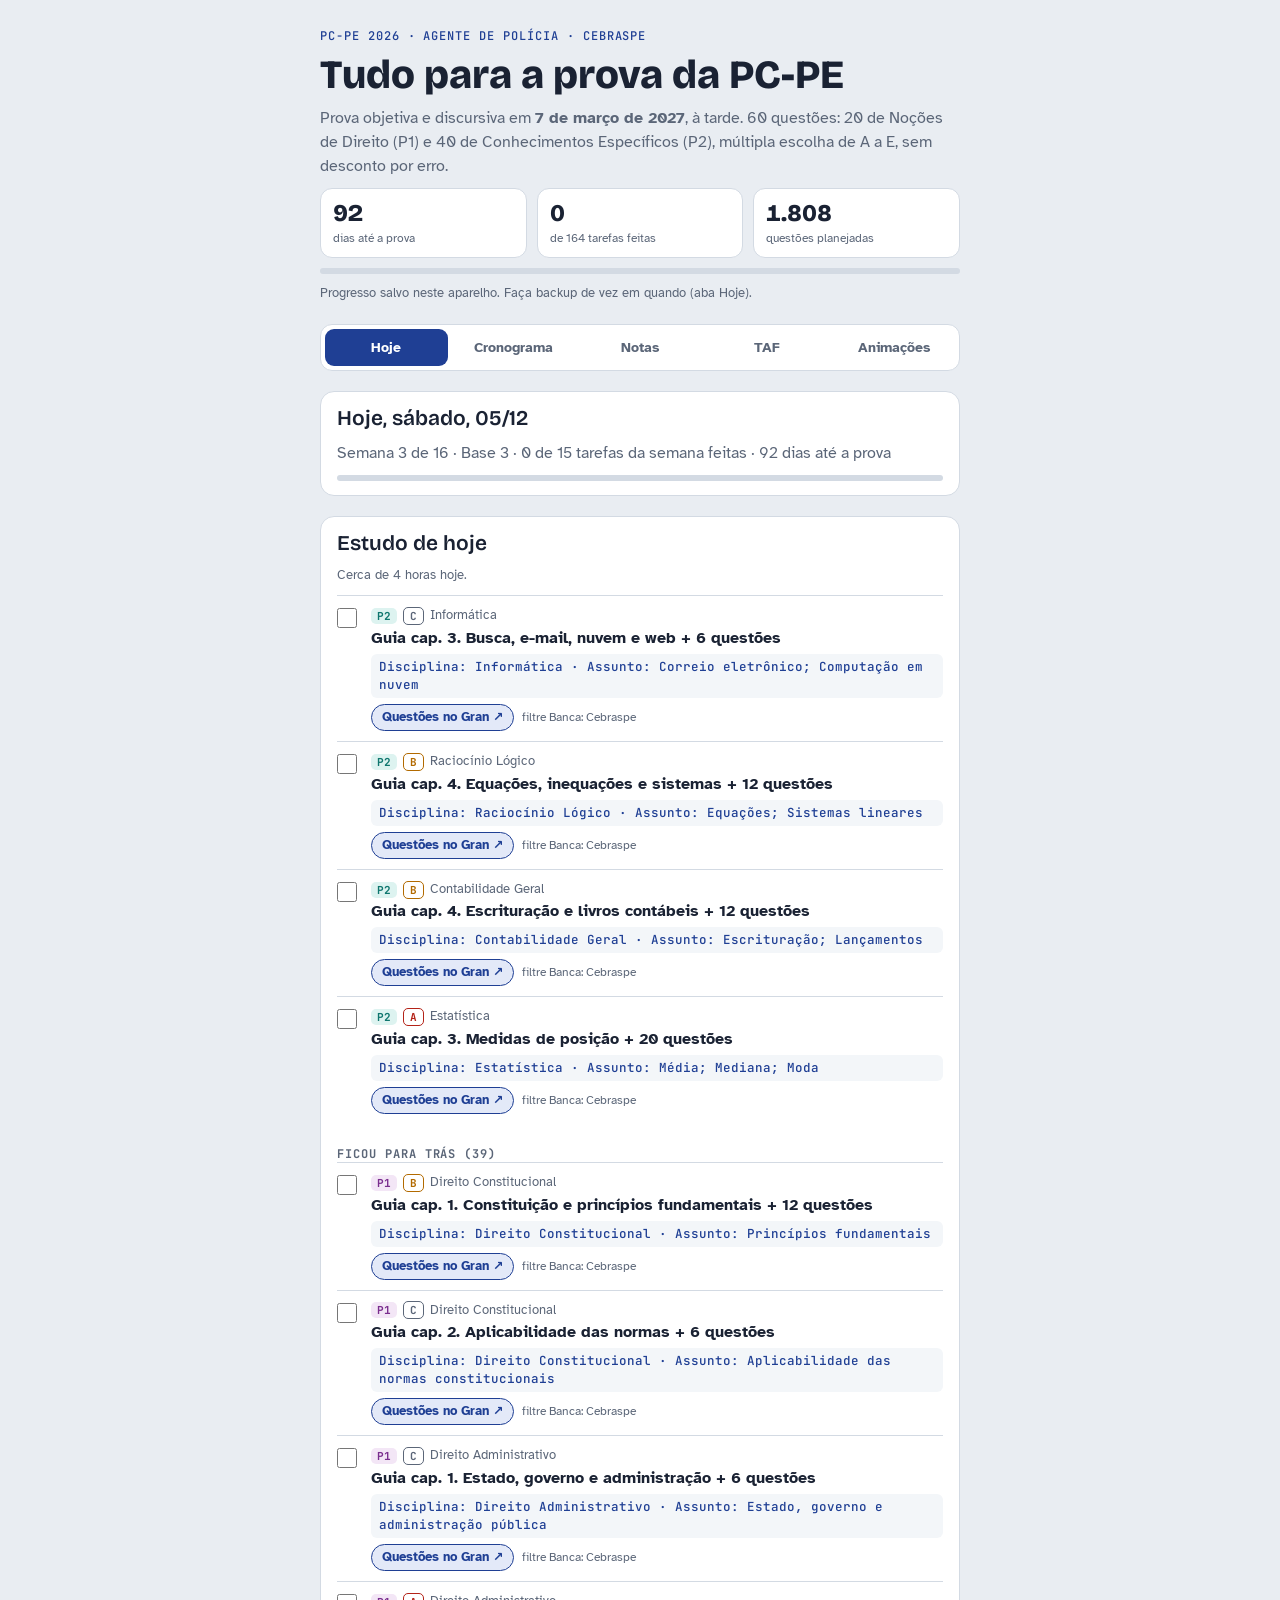
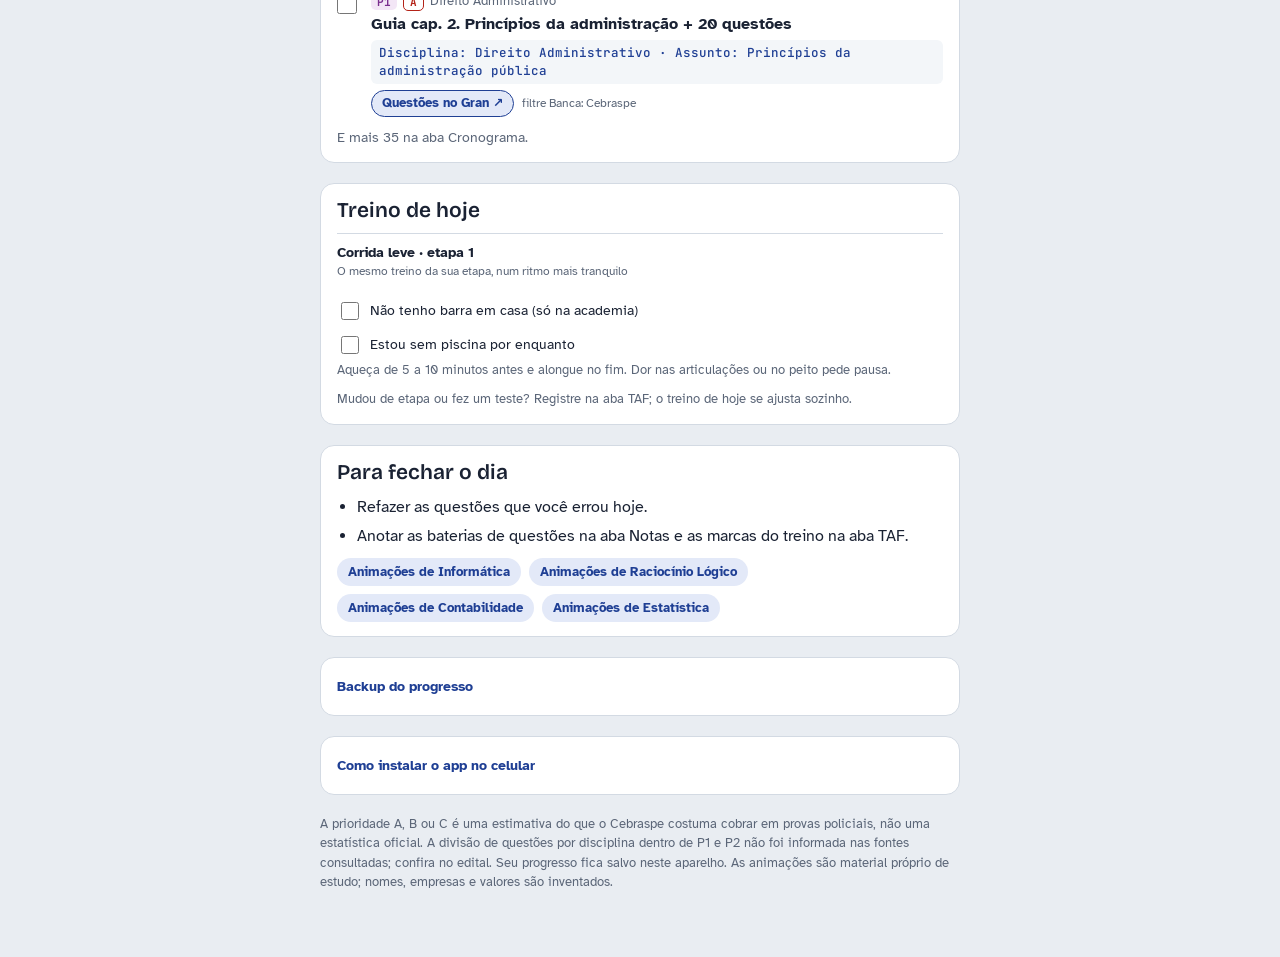
==== index.html @ f4faf334 "Opção sem barra em casa: força para a barra com toalha e mochila Co-Authored-By: Claude Opus 5.5 <no" ====
<!doctype html>
<html lang="pt-BR">
<head>
<meta charset="utf-8">
<meta name="viewport" content="width=device-width,initial-scale=1,viewport-fit=cover">
<meta name="theme-color" content="#0E1320">
<meta name="description" content="Coach diário de estudo e TAF para Agente da PC-PE">
<link rel="manifest" href="manifest.webmanifest">
<link rel="icon" href="icon-192.png">
<link rel="apple-touch-icon" href="icon-180.png">
<meta name="apple-mobile-web-app-capable" content="yes">
<meta name="mobile-web-app-capable" content="yes">
<meta name="apple-mobile-web-app-title" content="PC-PE">
<title>Estudo PC-PE Agente</title>
</head>
<body>

<meta name="claude:viewport-fit-sides" content="cover">
<link rel="stylesheet" href="https://fonts.googleapis.com/css2?family=Atkinson+Hyperlegible:wght@400;700&family=Bricolage+Grotesque:opsz,wght@12..96,600;12..96,800&family=JetBrains+Mono:wght@500&display=swap">
<style>
/* Layout: coluna única de "agenda de estudos"; topo com contagem e progresso, depois regras fixas, depois semanas sanfonadas */
:root{
  --bg:#E9EDF2; --card:#FFFFFF; --line:#D3DAE3; --soft:#F3F6F9;
  --ink:#1A2233; --muted:#5B6678; --accent:#1F3F94; --accent-soft:#E3E9F8;
  --p1:#7A2E8E; --p1-soft:#F3E6F6; --p2:#0F766E; --p2-soft:#DDF3F0;
  --a:#B42318; --b:#B26A00; --c:#5B6678; --ok:#15803D;
  --f-display:"Bricolage Grotesque","Segoe UI",system-ui,sans-serif;
  --f-body:"Atkinson Hyperlegible","Segoe UI",system-ui,sans-serif;
  --f-mono:"JetBrains Mono",ui-monospace,Consolas,monospace;
}
@media (prefers-color-scheme: dark){:root:not([data-theme="light"]){
  --bg:#0E1320; --card:#161D2D; --line:#2C3650; --soft:#1B2336;
  --ink:#E7EBF3; --muted:#9AA6BC; --accent:#93ABF5; --accent-soft:#232F52;
  --p1:#D49BE3; --p1-soft:#33243B; --p2:#4FD1C0; --p2-soft:#173532;
  --a:#FF8A80; --b:#F2B85B; --c:#9AA6BC; --ok:#5BD98A; color-scheme:dark}}
:root[data-theme="dark"]{
  --bg:#0E1320; --card:#161D2D; --line:#2C3650; --soft:#1B2336;
  --ink:#E7EBF3; --muted:#9AA6BC; --accent:#93ABF5; --accent-soft:#232F52;
  --p1:#D49BE3; --p1-soft:#33243B; --p2:#4FD1C0; --p2-soft:#173532;
  --a:#FF8A80; --b:#F2B85B; --c:#9AA6BC; --ok:#5BD98A; color-scheme:dark}
body{background:var(--bg);color:var(--ink);font-family:var(--f-body);font-size:16px;line-height:1.5}
.wrap{max-width:640px;margin:0 auto;padding-left:max(16px, env(safe-area-inset-left, 0px));padding-right:max(16px, env(safe-area-inset-right, 0px));padding-block:20px 56px;display:flex;flex-direction:column;gap:20px}
.eyebrow{font:500 12px var(--f-mono);letter-spacing:.08em;text-transform:uppercase;color:var(--accent)}
h1{font:800 clamp(30px,8vw,40px)/1.05 var(--f-display);margin:0;text-wrap:balance}
h2{font:600 21px/1.2 var(--f-display);margin:0;text-wrap:balance}
h3{font:700 12px var(--f-mono);letter-spacing:.08em;text-transform:uppercase;color:var(--muted);margin:0}
p{margin:0}
.muted{color:var(--muted)}
header{display:flex;flex-direction:column;gap:10px}
.stats{display:grid;grid-template-columns:repeat(3,minmax(0,1fr));gap:10px}
.stat{background:var(--card);border:1px solid var(--line);border-radius:12px;padding:10px 12px;display:flex;flex-direction:column;gap:2px;min-width:0}
.stat b{font:800 24px var(--f-display);font-variant-numeric:tabular-nums}
.stat span{font-size:12px;color:var(--muted)}
.bar{height:6px;background:var(--line);border-radius:6px;overflow:hidden}
.bar i{display:block;height:100%;background:var(--ok);width:0;transition:width .3s}
.card{background:var(--card);border:1px solid var(--line);border-radius:14px;padding:14px 16px;display:flex;flex-direction:column;gap:10px}
.card ul,.card ol{margin:0;padding-left:20px;display:flex;flex-direction:column;gap:5px}
.phases{display:grid;grid-template-columns:repeat(3,minmax(0,1fr));gap:8px}
.phase{border-radius:10px;padding:10px;background:var(--soft);display:flex;flex-direction:column;gap:2px;min-width:0}
.phase b{font:600 15px var(--f-display)}
.phase span{font-size:13px;color:var(--muted)}
@media (max-width:480px){.phases{grid-template-columns:1fr}.stats{grid-template-columns:repeat(3,minmax(0,1fr))}.stat b{font-size:20px}}
details.week{background:var(--card);border:1px solid var(--line);border-radius:14px;overflow:hidden}
details.week[open]{border-color:var(--accent)}
summary{list-style:none;cursor:pointer;padding:12px 16px;display:grid;grid-template-columns:auto 1fr auto;gap:4px 12px;align-items:center}
summary::-webkit-details-marker{display:none}
summary:focus-visible{outline:2px solid var(--accent);outline-offset:-2px}
.wnum{font:800 18px var(--f-display);color:var(--accent);font-variant-numeric:tabular-nums;grid-row:span 2}
.wtitle{font:600 16px var(--f-display);min-width:0}
.wdates{font:500 12px var(--f-mono);color:var(--muted)}
.wpct{font:700 13px var(--f-mono);color:var(--muted);grid-row:span 2;font-variant-numeric:tabular-nums}
.wpct.done{color:var(--ok)}
.now{font:700 10px var(--f-mono);background:var(--accent);color:var(--card);border-radius:4px;padding:1px 5px;margin-left:6px;vertical-align:2px}
.wbody{padding:0 16px 14px;display:flex;flex-direction:column;gap:8px}
.wnote{font-size:14px;color:var(--muted)}
.item{display:grid;grid-template-columns:24px minmax(0,1fr);gap:10px;padding:10px 0;border-top:1px solid var(--line)}
.item input{width:20px;height:20px;margin:2px 0 0;accent-color:var(--ok);cursor:pointer}
.item.done .ttl{text-decoration:line-through;color:var(--muted)}
.meta{display:flex;flex-wrap:wrap;gap:6px;align-items:center}
.chip{font:700 11px var(--f-mono);border-radius:5px;padding:1px 6px}
.chip.p1{background:var(--p1-soft);color:var(--p1)} .chip.p2{background:var(--p2-soft);color:var(--p2)}
.chip.pa{color:var(--a);border:1px solid var(--a)} .chip.pb{color:var(--b);border:1px solid var(--b)} .chip.pc{color:var(--c);border:1px solid var(--c)}
.chip.fx{background:var(--accent-soft);color:var(--accent)}
.disc{font-size:13px;color:var(--muted)}
.ttl{font-weight:700}
.filt{font:500 12.5px/1.45 var(--f-mono);color:var(--accent);background:var(--soft);border-radius:6px;padding:4px 8px;margin-top:4px;overflow-wrap:anywhere}
.legend{display:flex;flex-wrap:wrap;gap:10px;font-size:13px;color:var(--muted)}
.links{display:flex;flex-wrap:wrap;gap:8px}
.links a{font:600 13px var(--f-body);color:var(--accent);background:var(--accent-soft);border-radius:999px;padding:6px 11px;text-decoration:none}
.status{font-size:13px;color:var(--muted)}
footer{font-size:13px;color:var(--muted)}
#anim{
  --bg:#E9EDF2; --card:#FFFFFF; --stage:#F8FAFC; --line:#D3DAE3; --grid:#E8EDF3;
  --ink:#1A2233; --muted:#5B6678; --accent:#1F3F94; --accent-soft:#E3E9F8;
  --perp:#C2410C; --alt:#0F766E; --ok:#15803D; --no:#B42318;
  --water:#3E86C6; --wood:#8A5A2B; --metal:#9AA4B2; --money:#2F9E5B; --folder:#D9A520; --bag:#7C3AED; --night:#1E2A4A; --moon:#B8C0CE;
  --f-display:"Bricolage Grotesque", "Segoe UI", system-ui, sans-serif;
  --f-body:"Atkinson Hyperlegible", "Segoe UI", system-ui, sans-serif;
  --f-mono:"JetBrains Mono", ui-monospace, Consolas, monospace;
}
@media (prefers-color-scheme: dark){:root:not([data-theme="light"]) #anim{
  --bg:#0E1320; --card:#161D2D; --stage:#1B2336; --line:#2C3650; --grid:#212A40;
  --ink:#E7EBF3; --muted:#9AA6BC; --accent:#93ABF5; --accent-soft:#232F52;
  --perp:#F49660; --alt:#4FD1C0; --ok:#5BD98A; --no:#FF8A80;
  --water:#4F93D6; --wood:#C08A55; --metal:#7D889A; --money:#4CC27F; --folder:#E5B93A; --bag:#A78BFA; --night:#000000; --moon:#E7EBF3;
  color-scheme:dark}}
:root[data-theme="dark"] #anim{
  --bg:#0E1320; --card:#161D2D; --stage:#1B2336; --line:#2C3650; --grid:#212A40;
  --ink:#E7EBF3; --muted:#9AA6BC; --accent:#93ABF5; --accent-soft:#232F52;
  --perp:#F49660; --alt:#4FD1C0; --ok:#5BD98A; --no:#FF8A80;
  --water:#4F93D6; --wood:#C08A55; --metal:#7D889A; --money:#4CC27F; --folder:#E5B93A; --bag:#A78BFA; --night:#000000; --moon:#E7EBF3;
  color-scheme:dark}
#anim nav{display:flex;flex-wrap:wrap;gap:8px}
#anim nav button{font:600 13px var(--f-body);color:var(--accent);background:var(--accent-soft);border:0;border-radius:999px;padding:7px 12px;cursor:pointer}
#anim nav button.speed{background:var(--accent);color:var(--card)}
#anim nav button:focus-visible,#anim .play:focus-visible{outline:2px solid var(--accent);outline-offset:2px}
#anim .card{background:var(--card);border:1px solid var(--line);border-radius:14px;overflow:hidden;display:flex;flex-direction:column;scroll-margin-top:12px}
#anim .card-head{padding:14px 16px 10px;display:flex;flex-direction:column;gap:2px}
#anim .card-head .art{font-family:var(--f-mono);font-size:12px;color:var(--muted)}
#anim .card-head h2{font-family:var(--f-display);font-weight:600;font-size:22px;line-height:1.15;margin:0;text-wrap:balance}
#anim .stage{border-block:1px solid var(--line);background:var(--stage)}
#anim .stage svg{display:block;width:100%;height:auto;max-width:100%}
#anim .player{display:flex;flex-direction:column;gap:10px;padding:12px 16px 14px}
#anim .cap{margin:0;min-height:3em;font-size:16px}
#anim .ctrl{display:flex;align-items:center;gap:12px}
#anim .play{font:700 14px var(--f-body);background:var(--accent);color:var(--card);border:0;border-radius:10px;padding:9px 14px;cursor:pointer;flex:none}
#anim .bar{flex:1;height:4px;background:var(--grid);border-radius:4px;overflow:hidden;min-width:0}
#anim .bar i{display:block;height:100%;width:0;background:var(--accent);transition:width .3s}
#anim .rule{border-top:1px dashed var(--line);padding:14px 16px 16px;display:flex;flex-direction:column;gap:10px}
#anim .rule h3{margin:0;font:700 12px var(--f-mono);letter-spacing:.08em;text-transform:uppercase;color:var(--muted)}
#anim .rule ul{margin:0;padding-left:20px;display:flex;flex-direction:column;gap:4px}
#anim .rule p{margin:0}
#anim .trap{background:var(--accent-soft);border-radius:10px;padding:10px 12px;font-size:15px}
#anim .trap b{color:var(--accent)}
#anim .tbl{overflow-x:auto}
#anim table{border-collapse:collapse;width:100%;font-size:14px}
#anim th,#anim td{text-align:left;padding:6px 8px;border-bottom:1px solid var(--line);vertical-align:top}
#anim th{font:700 12px var(--f-mono);color:var(--muted);text-transform:uppercase;letter-spacing:.04em}
#anim .gnd{stroke:var(--ink);stroke-width:2;stroke-linecap:round;opacity:.55}
#anim .gridl{stroke:var(--grid);stroke-width:1}
#anim .fig .lb{stroke:var(--ink);stroke-width:3.2;stroke-linecap:round;fill:none}
#anim .fig .hd{stroke:var(--ink);stroke-width:3.2;fill:var(--stage)}
#anim .fig.perp .lb,#anim .fig.perp .hd{stroke:var(--perp)}
#anim .fig.alt .lb,#anim .fig.alt .hd{stroke:var(--alt)}
#anim .nm{font:700 10px var(--f-body);fill:var(--muted);text-anchor:middle}
#anim .nm.perp{fill:var(--perp)}
#anim .nm.alt{fill:var(--alt)}
#anim .wood{stroke:var(--wood);stroke-width:4;stroke-linecap:round}
#anim .rock{fill:var(--metal)}
#anim .handle{stroke:var(--ink);stroke-width:3;stroke-linecap:round}
#anim .blade{fill:var(--metal)}
#anim .phone{fill:var(--ink)}
#anim .strap{stroke:var(--bag);stroke-width:2;fill:none}
#anim .bag{fill:var(--bag)}
#anim .wallet{fill:var(--wood)}
#anim .folder{fill:var(--folder)}
#anim .money{fill:var(--money)}
#anim .carbody{fill:var(--accent-soft);stroke:var(--ink);stroke-width:2}
#anim .wheel{fill:var(--ink)}
#anim .glass{fill:var(--water);fill-opacity:.28;stroke:var(--ink);stroke-width:1.5}
#anim .shard{fill:var(--water);fill-opacity:.55}
#anim .sun{fill:var(--folder)}
#anim .ray{stroke:var(--folder);stroke-width:2.5;stroke-linecap:round}
#anim .heat{stroke:var(--perp);stroke-width:1.8;fill:none;stroke-linecap:round}
#anim .water{fill:var(--water);fill-opacity:.82}
#anim .wave{stroke:var(--stage);stroke-width:1.6;fill:none;opacity:.7}
#anim .shop{fill:var(--card);stroke:var(--ink);stroke-width:2}
#anim .shopwin{fill:var(--accent-soft);stroke:var(--ink);stroke-width:1.5}
#anim .sign{font:800 11px var(--f-display);fill:var(--ink);text-anchor:middle;letter-spacing:.1em}
#anim .desk{fill:var(--wood);stroke:var(--ink);stroke-width:2}
#anim .deskline{stroke:var(--ink);stroke-width:1.5}
#anim .bub{fill:var(--card);stroke:var(--ink);stroke-width:1.6}
#anim .bubt{font:700 11px var(--f-body);fill:var(--ink);text-anchor:middle}
#anim .tagbg{fill:var(--accent-soft)}
#anim .tagt{font:500 10.5px var(--f-mono);fill:var(--accent)}
#anim .stampbox{fill:var(--card);fill-opacity:.94;stroke-width:2.6}
#anim .stampt{font:800 13px var(--f-display);letter-spacing:.06em;text-anchor:middle}
#anim .k-ok .stampbox{stroke:var(--ok)}
#anim .k-ok .stampt{fill:var(--ok)}
#anim .k-no .stampbox{stroke:var(--no)}
#anim .k-no .stampt{fill:var(--no)}
#anim .k-info .stampbox{stroke:var(--accent)}
#anim .k-info .stampt{fill:var(--accent)}
#anim .pixbox{fill:var(--card);stroke:var(--money);stroke-width:2}
#anim .pixt{font:700 10px var(--f-mono);fill:var(--money);text-anchor:middle}
#anim .pixv{font:800 14px var(--f-display);fill:var(--ink);text-anchor:middle}
#anim .hatp{fill:var(--accent)}
#anim .hatb{stroke:var(--accent);stroke-width:2.5;stroke-linecap:round}
#anim .bone{fill:var(--perp)}
#anim .boneb{stroke:var(--perp);stroke-width:2.5;stroke-linecap:round}
#anim .paper{fill:var(--card);stroke:var(--ink);stroke-width:1.2}
#anim .night{fill:var(--night);fill-opacity:.32}
#anim .moon{fill:var(--moon)}
#anim .roof{fill:var(--perp);fill-opacity:.85;stroke:var(--ink);stroke-width:2}
#anim .doorway{fill:var(--ink);fill-opacity:.75}
#anim .door{fill:var(--wood);stroke:var(--ink);stroke-width:1.5}
#anim .wall{fill:var(--line);stroke:var(--ink);stroke-width:1.5}
#anim .brick{stroke:var(--ink);stroke-width:1;opacity:.4}
#anim .box{fill:var(--wood);stroke:var(--ink);stroke-width:1.2}
#anim .barl{stroke:var(--ink);stroke-width:2.2}
#anim .cell{fill:none;stroke:var(--ink);stroke-width:2.5}
#anim .scr{fill:var(--ink)}
#anim .scrt{font:500 9.5px var(--f-mono);fill:var(--stage);text-anchor:middle}
#anim .doct{font:700 9.5px var(--f-mono);fill:var(--ink);text-anchor:middle;letter-spacing:.04em}
#anim .road{fill:var(--ok)}
#anim .roadt{font:800 11px var(--f-display);fill:var(--card);text-anchor:middle}
#anim .post{stroke:var(--ink);stroke-width:2.5}
#anim .cuff{fill:none;stroke:var(--metal);stroke-width:2}
#anim .axis{stroke:var(--ink);stroke-width:2}
#anim .tick{font:500 10px var(--f-mono);fill:var(--muted);text-anchor:middle}
#anim .bar-no{fill:var(--no)}
#anim .bar-info{fill:var(--accent)}
#anim .radarbox{fill:var(--ink)}
#anim .lens{fill:var(--folder)}
#anim .flash{fill:var(--folder);fill-opacity:.75}
#anim .lightbox{fill:var(--ink)}
#anim .lampoff{fill:var(--metal);fill-opacity:.5}
#anim .lampred{fill:var(--no)}
#anim .rainl{stroke:var(--water);stroke-width:1.6;stroke-linecap:round;opacity:.8}
#anim .cartxt{font:800 8px var(--f-display);fill:var(--accent);text-anchor:middle;letter-spacing:.08em}
#anim .cellr{fill:var(--card);stroke:var(--line);stroke-width:1.2}
#anim .gl{font:500 9.5px var(--f-mono);fill:var(--muted);text-anchor:middle}
#anim .tok{fill:var(--accent);stroke:var(--card);stroke-width:2}
#anim .netl{stroke:var(--muted);stroke-width:2;stroke-dasharray:5 4}
#anim .bugb{fill:var(--no)}
#anim .bugl{stroke:var(--no);stroke-width:1.6;stroke-linecap:round}
#anim .kbd{fill:var(--card);stroke:var(--ink);stroke-width:1.5}
#anim .key{fill:var(--line)}
#anim .lockb{fill:var(--folder);stroke:var(--ink);stroke-width:1.2}
#anim .locks{fill:none;stroke:var(--ink);stroke-width:2}
#anim .seal{fill:var(--no)}
#anim .flap{fill:none;stroke:var(--ink);stroke-width:1.2}
#anim .hl{fill:none;stroke:var(--ok);stroke-width:2.2;stroke-dasharray:5 3}
#anim .bred{fill:var(--no)}
#anim .bblue{fill:var(--accent)}
#anim .urna{fill:none;stroke:var(--ink);stroke-width:2.5}
#anim .tline{stroke:var(--ink);stroke-width:2.2}
#anim .ttit{font:800 11px var(--f-display);fill:var(--ink);text-anchor:middle}
#anim .dotp{fill:var(--accent)}
#anim .dotq{fill:var(--perp)}
#anim .bpbox{fill:var(--accent-soft);stroke:var(--accent);stroke-width:2}
#anim .bpl{stroke:var(--accent);stroke-width:2}
#anim .canopy{fill:var(--accent)}
@media (prefers-reduced-motion: reduce){#anim .bar i{transition:none}}
#anim .card{padding:0;gap:0;scroll-margin-top:72px}
#anim{display:flex;flex-direction:column;gap:16px}
#anim .dchips{display:flex;flex-wrap:wrap;gap:8px}
#anim .dchips button{font:600 14px var(--f-body);color:var(--ink);background:var(--card);border:1px solid var(--line);border-radius:10px;padding:8px 12px;cursor:pointer}
#anim .dchips button[aria-pressed="true"]{background:var(--accent);border-color:var(--accent);color:var(--card)}
#anim .dchips button:focus-visible{outline:2px solid var(--accent);outline-offset:2px}
#anim .hint{font-size:14px;color:var(--muted)}
.tabs{display:grid;grid-template-columns:repeat(5,minmax(0,1fr));gap:4px;background:var(--card);border:1px solid var(--line);border-radius:12px;padding:4px;position:sticky;top:0;z-index:5}
.tabs button{font:700 14px var(--f-body);border:0;border-radius:9px;padding:10px 2px;min-width:0;overflow:hidden;text-overflow:ellipsis;white-space:nowrap;background:transparent;color:var(--muted);cursor:pointer}
.tabs button[aria-selected="true"]{background:var(--accent);color:var(--card)}
.tabs button:focus-visible{outline:2px solid var(--accent);outline-offset:2px}
.links button{font:600 13px var(--f-body);color:var(--accent);background:var(--accent-soft);border:0;border-radius:999px;padding:6px 11px;cursor:pointer}
[hidden]{display:none!important}
.xpanel{display:flex;flex-direction:column;gap:20px}
.xsmall{font-size:13px}
.tblw{overflow-x:auto}
.xt{border-collapse:collapse;width:100%;font-size:14px}
.xt th,.xt td{text-align:left;padding:6px 8px;border-bottom:1px solid var(--line);vertical-align:top}
.xt th{font:700 11.5px var(--f-mono);color:var(--muted);text-transform:uppercase;letter-spacing:.04em}
.xgoal{display:grid;grid-template-columns:1fr 1fr;gap:10px}
.xgoal div{background:var(--soft);border-radius:12px;padding:10px 12px;display:flex;flex-direction:column;gap:2px}
.xgoal b{font:800 30px var(--f-display);color:var(--accent);font-variant-numeric:tabular-nums}
.xgoal span{font-size:13px;color:var(--muted)}
.xform{display:grid;grid-template-columns:1fr 1fr;gap:10px}
.xform label{display:flex;flex-direction:column;gap:4px;font-size:13px;color:var(--muted);min-width:0}
.xform input,.xform select{font:500 16px var(--f-body);color:var(--ink);background:var(--soft);border:1px solid var(--line);border-radius:9px;padding:9px 10px;min-width:0;width:100%;box-sizing:border-box}
.xform input:focus-visible,.xform select:focus-visible{outline:2px solid var(--accent);outline-offset:1px}
.xform button{grid-column:1/-1;font:700 15px var(--f-body);background:var(--accent);color:var(--card);border:0;border-radius:10px;padding:11px;cursor:pointer}
.xform button:focus-visible{outline:2px solid var(--accent);outline-offset:2px}
.xstats{display:grid;grid-template-columns:repeat(3,minmax(0,1fr));gap:8px}
.xstats div{background:var(--soft);border-radius:10px;padding:8px 10px;display:flex;flex-direction:column;min-width:0}
.xstats b{font:800 22px var(--f-display);font-variant-numeric:tabular-nums}
.xstats span{font-size:12px;color:var(--muted)}
.xmsg{font-size:15px;background:var(--accent-soft);border-radius:10px;padding:10px 12px}
.xmsg:empty{display:none}
.xchart svg{display:block;width:100%;height:auto}
.xchart .ax{stroke:var(--line);stroke-width:1}
.xchart .axt{font:500 10px var(--f-mono);fill:var(--muted)}
.xchart .goal{stroke:var(--ok);stroke-width:1.5;stroke-dasharray:5 4}
.xchart .goalt{font:700 10px var(--f-mono);fill:var(--ok)}
.xchart .s1{stroke:var(--accent);stroke-width:2.5;fill:none} .xchart .d1{fill:var(--accent)}
.xchart .s2{stroke:var(--p1);stroke-width:2.5;fill:none} .xchart .d2{fill:var(--p1)}
.xchart .s3{stroke:var(--p2);stroke-width:2.5;fill:none} .xchart .d3{fill:var(--p2)}
.xleg{display:flex;flex-wrap:wrap;gap:12px;font-size:12.5px;color:var(--muted);margin-top:4px}
.xleg i{display:inline-block;width:12px;height:3px;border-radius:2px;vertical-align:middle;margin-right:5px}
.xempty{font-size:14px;color:var(--muted)}
.xlist{display:flex;flex-direction:column}
.xrow{display:grid;grid-template-columns:minmax(0,1fr) auto;gap:8px;align-items:center;padding:8px 0;border-top:1px solid var(--line);font-size:14px}
.xrow small{color:var(--muted);display:block}
.xrow button{font:600 12px var(--f-body);color:var(--a);background:transparent;border:1px solid var(--line);border-radius:7px;padding:5px 9px;cursor:pointer}
.xmore summary{grid-template-columns:1fr;padding:6px 0;font:600 14px var(--f-body);color:var(--accent)}
.xdisc{display:grid;grid-template-columns:minmax(0,1fr) 60px;gap:2px 10px;padding:8px 0;border-top:1px solid var(--line);align-items:center}
.xdisc .nm{font-size:14px;font-weight:700;min-width:0}
.xdisc .pc{font:700 14px var(--f-mono);text-align:right;font-variant-numeric:tabular-nums}
.xdisc .tr{grid-column:1/-1;height:8px;background:var(--soft);border-radius:5px;position:relative;overflow:hidden}
.xdisc .tr i{position:absolute;left:0;top:0;bottom:0;border-radius:5px}
.xdisc .tr b{position:absolute;top:-2px;bottom:-2px;width:2px;background:var(--ink);left:78%}
.xdisc small{grid-column:1/-1;font-size:12px;color:var(--muted)}
.ok{color:var(--ok)} .mid{color:var(--b)} .low{color:var(--a)}
.bok{background:var(--ok)} .bmid{background:var(--b)} .blow{background:var(--a)}
.xtests{display:flex;flex-direction:column;gap:14px}
.xtest{border:1px solid var(--line);border-radius:12px;padding:10px 12px;display:flex;flex-direction:column;gap:6px}
.xtest h3{font:600 16px var(--f-display);text-transform:none;letter-spacing:0;color:var(--ink)}
.xtest .st{font-size:14px}
.xsteps{display:flex;flex-direction:column;gap:8px}
.xstep{border:1px solid var(--line);border-radius:12px;padding:10px 12px;display:flex;flex-direction:column;gap:4px}
.xstep.cur{border-color:var(--accent);background:var(--accent-soft)}
.xstep.past{opacity:.6}
.xstep .h{display:flex;justify-content:space-between;align-items:center;gap:8px}
.xstep .h b{font:600 15px var(--f-display)}
.xstep .tr{font-size:14px}
.xstep .cr{font-size:13px;color:var(--muted)}
.xstep button{font:600 12.5px var(--f-body);color:var(--accent);background:var(--card);border:1px solid var(--accent);border-radius:999px;padding:4px 10px;cursor:pointer;flex:none}
.xstep.cur button{background:var(--accent);color:var(--card)}
@media (max-width:420px){.xform{grid-template-columns:1fr}.xgoal b{font-size:26px}}
@media (max-width:440px){.tabs{grid-template-columns:repeat(3,minmax(0,1fr))}#anim .card{scroll-margin-top:120px}}
.hitem{display:grid;grid-template-columns:24px minmax(0,1fr);gap:10px;padding:10px 0;border-top:1px solid var(--line)}
.hitem input{width:20px;height:20px;margin:2px 0 0;accent-color:var(--ok);cursor:pointer}
.hitem.done .ttl{text-decoration:line-through;color:var(--muted)}
.glink{display:inline-block;margin:6px 8px 0 0;padding:5px 10px;border-radius:999px;background:var(--accent-soft);color:var(--accent) !important;border:1px solid var(--accent);font:600 12.5px/1.2 var(--f-body,system-ui);text-decoration:none}
.glink:hover{filter:brightness(1.1)}
.ghint{font-size:11.5px;color:var(--muted,#888);white-space:nowrap}
.xsp{display:flex;gap:8px;align-items:center;margin:10px 0 4px;font-size:14px;cursor:pointer}
.xsp input{width:18px;height:18px;accent-color:var(--accent)}

</style>

<div class="wrap">
  <header>
    <span class="eyebrow">PC-PE 2026 · Agente de Polícia · Cebraspe</span>
    <h1>Tudo para a prova da PC-PE</h1>
    <p class="muted">Prova objetiva e discursiva em <b>7 de março de 2027</b>, à tarde. 60 questões: 20 de Noções de Direito (P1) e 40 de Conhecimentos Específicos (P2), múltipla escolha de A a E, sem desconto por erro.</p>
    <div class="stats">
      <div class="stat"><b id="dias">–</b><span>dias até a prova</span></div>
      <div class="stat"><b id="feitos">0</b><span id="feitosl">tarefas feitas</span></div>
      <div class="stat"><b id="qtot">–</b><span>questões planejadas</span></div>
    </div>
    <div class="bar" aria-hidden="true"><i id="gbar"></i></div>
    <p class="status" id="status">Carregando seu progresso…</p>
  </header>
  <div class="tabs" role="tablist" aria-label="Seções">
    <button type="button" role="tab" id="tb-hoje" aria-selected="true" aria-controls="hoje">Hoje</button>
    <button type="button" role="tab" id="tb-crono" aria-selected="false" aria-controls="tab-crono">Cronograma</button>
    <button type="button" role="tab" id="tb-notas" aria-selected="false" aria-controls="notas">Notas</button>
    <button type="button" role="tab" id="tb-taf" aria-selected="false" aria-controls="taf">TAF</button>
    <button type="button" role="tab" id="tb-anim" aria-selected="false" aria-controls="anim">Animações</button>
  </div>
  <div id="tab-crono" role="tabpanel" aria-labelledby="tb-crono" hidden style="display:flex;flex-direction:column;gap:20px">

  <section class="card">
    <h2>Rotina da semana</h2>
    <p class="muted">Pensada para cerca de 16 horas por semana, junto com o trabalho. Se sobrar tempo, adiante a semana seguinte; se faltar, corte primeiro as tarefas de prioridade C.</p>
    <ul>
      <li><b>Segunda a sexta (2 h):</b> 30 a 40 min do capítulo no guia do Kindle, depois as questões do filtro. Corrija na hora e leia o comentário das que errar.</li>
      <li><b>Sábado (4 h):</b> as tarefas que ficaram da semana e um bloco maior de questões.</li>
      <li><b>Domingo (2 h):</b> refazer o caderno de erros e, a partir da semana 2, uma discursiva.</li>
    </ul>
    <div class="legend"><span><span class="chip pa">A</span> cai muito: 20 questões</span><span><span class="chip pb">B</span> cai às vezes: 12</span><span><span class="chip pc">C</span> cai pouco: 6</span></div>
  </section>

  <section class="card">
    <h2>Filtros fixos no Gran Questões</h2>
    <p class="muted">Monte este filtro uma vez e salve. Em cada tarefa, troque só a disciplina e o assunto indicados.</p>
    <ol>
      <li><b>Banca:</b> Cebraspe (no Gran aparece como CEBRASPE (CESPE)).</li>
      <li><b>Modalidade:</b> Múltipla escolha. Quando faltar volume, inclua Certo ou Errado: o conteúdo cobrado é o mesmo, muda só o formato.</li>
      <li><b>Ano:</b> de 2019 em diante, por causa das leis novas (Pacote Anticrime, Lei 14.133, Lei 14.230).</li>
      <li><b>Escolaridade:</b> Superior.</li>
      <li><b>Assunto:</b> digite no campo de busca de assuntos o termo da tarefa. Se o nome no Gran for um pouco diferente, escolha o mais próximo.</li>
      <li><b>Excluir</b> questões anuladas e desatualizadas e, na segunda volta, as que você já resolveu.</li>
    </ol>
    <p class="muted"><b>Exceção, Legislação Estadual:</b> quase não há questão do Cebraspe sobre leis de Pernambuco. Tire o filtro de banca e busque pelo número da lei. Complete com o treino de certo ou errado do próprio guia.</p>
    <p class="muted"><b>Prova anterior:</b> a PC-PE de 2016 foi do Cebraspe em múltipla escolha. Filtre Órgão PC-PE, Ano 2016, Cargo Agente de Polícia: é o melhor espelho do estilo da prova.</p>
  </section>

  <section class="card">
    <h2>Três fases</h2>
    <div class="phases">
      <div class="phase"><b>Base</b><span>Semanas 1 a 11. Todos os capítulos, com pausa leve no Natal e no Ano-Novo.</span></div>
      <div class="phase"><b>Questões</b><span>Semanas 12 a 14. Segunda volta nos assuntos A, simulados e erros.</span></div>
      <div class="phase"><b>Reta final</b><span>Semanas 15 e 16. Simulado, revisão de véspera e descanso.</span></div>
    </div>
  </section>

  <section id="weeks" style="display:flex;flex-direction:column;gap:10px" aria-label="Semanas"></section>

  <section class="card">
    <h2>Temas para treinar a discursiva</h2>
    <p class="muted">O edital fala em estudo de caso ou redação sobre tema específico. Escreva à mão, de 20 a 30 linhas, e confira os pontos no guia.</p>
    <ol>
      <li>Prisão em flagrante: espécies e audiência de custódia.</li>
      <li>Inquérito policial: características, prazos e arquivamento.</li>
      <li>Legítima defesa, estado de necessidade e excesso.</li>
      <li>Busca domiciliar sem mandado e as fundadas razões (Tema 280 do STF).</li>
      <li>Provas ilícitas, fonte independente e cadeia de custódia.</li>
      <li>Violência doméstica: medidas protetivas da Lei Maria da Penha.</li>
      <li>Tráfico × porte para uso pessoal na Lei de Drogas.</li>
      <li>Abuso de autoridade na atuação policial.</li>
      <li>Segurança pública no art. 144 da CF e na Constituição de Pernambuco.</li>
      <li>Responsabilidade civil do Estado por ação de agente policial.</li>
    </ol>
  </section>

  <section class="card">
    <h2>Animações para revisão leve</h2>
    <div class="links">
      <button type="button" data-disc="0">Penal</button>
      <button type="button" data-disc="1">Processo Penal</button>
      <button type="button" data-disc="2">Constitucional</button>
      <button type="button" data-disc="3">Administrativo</button>
      <button type="button" data-disc="4">Legislação Estadual</button>
      <button type="button" data-disc="5">Informática</button>
      <button type="button" data-disc="6">Português</button>
      <button type="button" data-disc="7">Raciocínio Lógico</button>
      <button type="button" data-disc="8">Contabilidade</button>
      <button type="button" data-disc="9">Estatística</button>
    </div>
  </section>

  </div>
  <div id="hoje" role="tabpanel" aria-labelledby="tb-hoje" class="xpanel">
    <section class="card">
      <h2 id="h-dia">Hoje</h2>
      <p id="h-semana" class="muted"></p>
      <div class="bar" aria-hidden="true"><i id="h-bar"></i></div>
    </section>
    <section class="card">
      <h2>Estudo de hoje</h2>
      <p id="h-carga" class="muted xsmall"></p>
      <div id="h-estudo" class="xlist"></div>
      <div id="h-atras"></div>
    </section>
    <section class="card">
      <h2>Treino de hoje</h2>
      <div id="h-treino"></div>
      <p class="muted xsmall">Mudou de etapa ou fez um teste? Registre na aba TAF; o treino de hoje se ajusta sozinho.</p>
    </section>
    <section class="card">
      <h2>Para fechar o dia</h2>
      <ul id="h-fim"></ul>
      <div id="h-anim" class="links"></div>
    </section>
    <section class="card">
      <details class="xmore"><summary>Backup do progresso</summary>
        <p class="xsmall muted">Use para levar suas marcações, notas e marcas do TAF entre esta página e o app do celular. Copie o backup num lugar, cole no outro.</p>
        <div class="xform" style="grid-template-columns:1fr">
          <button type="button" id="bk-copy">Copiar meu backup</button>
          <label>Cole aqui um backup para trazer o progresso<textarea id="bk-text" rows="3" style="font:500 13px var(--f-mono);color:var(--ink);background:var(--soft);border:1px solid var(--line);border-radius:9px;padding:8px"></textarea></label>
          <button type="button" id="bk-load">Trazer este backup</button>
        </div>
        <p id="bk-msg" class="xsmall"></p>
      </details>
    </section>
    <section class="card">
      <details class="xmore"><summary>Como instalar o app no celular</summary>
        <ol>
          <li><b>Android (Chrome):</b> toque nos três pontinhos ⋮ e depois em <b>Instalar app</b> ou <b>Adicionar à tela inicial</b>.</li>
          <li><b>iPhone (Safari):</b> toque em Compartilhar (o quadrado com a seta) e depois em <b>Adicionar à Tela de Início</b>.</li>
          <li>Depois de aberto uma vez, o app funciona sem internet.</li>
          <li>O progresso fica salvo só neste aparelho. Copie o backup de vez em quando e guarde, por exemplo, numa nota.</li>
        </ol>
      </details>
    </section>
  </div>
  <div id="notas" role="tabpanel" aria-labelledby="tb-notas" hidden class="xpanel">
    <section class="card">
      <h2>Sua meta de nota</h2>
      <div class="xgoal">
        <div><b>70</b><span>de 90: meta para ficar nas 1.200 vagas</span></div>
        <div><b>72</b><span>de 90: meta com folga (corte de 2023)</span></div>
      </div>
      <ul>
        <li>Nota final = objetiva (60) + discursiva (30).</li>
        <li>Eliminação: menos de <b>30 na objetiva</b> ou menos de <b>15 na discursiva</b>.</li>
        <li>Na objetiva, mire em <b>47 de 60 (78%)</b>: cerca de <b>16 de 20 na P1</b> e <b>31 de 40 na P2</b>.</li>
      </ul>
      <div class="tblw"><table class="xt">
        <tr><th>Objetiva (de 60)</th><th>Discursiva mínima (de 30) para chegar a 70</th></tr>
        <tr><td>44</td><td>26</td></tr><tr><td>46</td><td>24</td></tr><tr><td>48</td><td>22</td></tr><tr><td>50</td><td>20</td></tr>
      </table></div>
      <p class="muted xsmall">Estimativa feita com o resultado de 2023 (corte de 72,17 com 250 vagas) e com a notícia de até 64 mil inscritos, que não é número oficial. Em 2023, entre os aprovados, a objetiva mediana foi 47 e a discursiva mediana foi 27,5.</p>
    </section>

    <section class="card">
      <h2>Registrar simulado</h2>
      <form id="f-sim" class="xform">
        <label>Data<input type="date" name="d" required></label>
        <label>Nome (opcional)<input type="text" name="n" maxlength="40" placeholder="Simulado 1"></label>
        <label>Acertos P1 (de 20)<input type="number" name="p1" min="0" max="20" required inputmode="numeric"></label>
        <label>Acertos P2 (de 40)<input type="number" name="p2" min="0" max="40" required inputmode="numeric"></label>
        <label>Discursiva (de 30, opcional)<input type="number" name="disc" min="0" max="30" step="0.25" inputmode="decimal"></label>
        <button type="submit">Salvar simulado</button>
      </form>
    </section>

    <section class="card">
      <h2>Evolução nos simulados</h2>
      <div id="sim-stats" class="xstats"></div>
      <p id="sim-msg" class="xmsg"></p>
      <div id="sim-chart" class="xchart"></div>
      <div id="sim-list" class="xlist"></div>
    </section>

    <section class="card">
      <h2>Questões por disciplina</h2>
      <p class="muted xsmall">Depois de cada bateria do Gran, anote quantas fez e quantas acertou. A meta é acertar 78% ou mais em cada disciplina.</p>
      <form id="f-q" class="xform">
        <label>Data<input type="date" name="d" required></label>
        <label>Disciplina<select name="disc" required id="q-disc"></select></label>
        <label>Questões feitas<input type="number" name="q" min="1" max="500" required inputmode="numeric"></label>
        <label>Acertos<input type="number" name="a" min="0" max="500" required inputmode="numeric"></label>
        <button type="submit">Salvar bateria</button>
      </form>
      <div id="q-table"></div>
      <details class="xmore"><summary>Ver e apagar registros</summary><div id="q-list" class="xlist"></div></details>
    </section>
  </div>

  <div id="taf" role="tabpanel" aria-labelledby="tb-taf" hidden class="xpanel">
    <section class="card">
      <h2>TAF feminino: o que o edital pede</h2>
      <div class="tblw"><table class="xt">
        <tr><th>Ordem</th><th>Teste</th><th>Mínimo</th><th>Treine para</th><th>2ª tentativa</th></tr>
        <tr><td>1</td><td>Barra estática (queixo acima da barra)</td><td><b>15 s</b></td><td>20 s</td><td>Sim</td></tr>
        <tr><td>2</td><td>Salto horizontal (pés juntos)</td><td><b>1,35 m</b></td><td>1,45 a 1,50 m</td><td>Sim</td></tr>
        <tr><td>3</td><td>Natação 50 m, estilo livre</td><td><b>até 80 s</b></td><td>perto de 70 s</td><td>Sim</td></tr>
        <tr><td>4</td><td>Corrida de 12 min (pode caminhar)</td><td><b>1.800 m</b></td><td>2.000 m</td><td>Não</td></tr>
      </table></div>
      <ul>
        <li>Os quatro testes são feitos em sequência, com pelo menos 5 minutos entre eles. É apta ou inapta: precisa do mínimo em todos.</li>
        <li>A segunda tentativa é só para quem não atingiu o mínimo.</li>
        <li>A data sai em convocação própria, depois das provas escritas e do exame médico.</li>
      </ul>
    </section>

    <section class="card">
      <h2>Registrar marca</h2>
      <form id="f-taf" class="xform">
        <label>Data<input type="date" name="d" required></label>
        <label>Teste<select name="t" id="taf-t" required></select></label>
        <label><span id="taf-u">Valor</span><input type="number" name="v" min="0" step="any" required inputmode="decimal"></label>
        <button type="submit">Salvar marca</button>
      </form>
      <p class="muted xsmall">Enquanto aprende a nadar e a correr direto, registre também "natação sem parar" e "trote sem parar". Eles mostram a evolução antes de você conseguir fazer o teste completo.</p>
    </section>

    <section class="card">
      <h2>Sua evolução no TAF</h2>
      <div id="taf-cards" class="xtests"></div>
      <details class="xmore"><summary>Ver e apagar registros</summary><div id="taf-list" class="xlist"></div></details>
    </section>

    <section class="card">
      <h2>Corrida: em que etapa você está</h2>
      <p class="muted xsmall">Três corridas por semana, com um dia de folga entre elas. Antes, 5 minutos de caminhada rápida; depois, mais 5 de caminhada. O trote deve deixar você falar frases curtas. Só avance quando cumprir o critério.</p>
      <div id="et-corrida" class="xsteps"></div>
    </section>

    <section class="card">
      <h2>Natação: em que etapa você está</h2>
      <p class="muted xsmall">Três sessões curtas por semana, de 30 a 40 minutos. Nunca treine sozinha na piscina, fique na parte rasa até ter segurança e não faça treino de prender a respiração.</p>
      <div id="et-natacao" class="xsteps"></div>
    </section>

    <section class="card">
      <h2>Semana de treino</h2>
      <div class="tblw"><table class="xt">
        <tr><th>Dia</th><th>Treino</th></tr>
        <tr><td>Seg</td><td>Corrida (sua etapa) + abdômen e lombar</td></tr>
        <tr><td>Ter</td><td>Natação (sua etapa) + barra estática</td></tr>
        <tr><td>Qua</td><td>Natação + pernas e salto (leve)</td></tr>
        <tr><td>Qui</td><td>Corrida (sua etapa)</td></tr>
        <tr><td>Sex</td><td>Natação + barra estática</td></tr>
        <tr><td>Sáb</td><td>Corrida leve</td></tr>
        <tr><td>Dom</td><td>Descanso</td></tr>
      </table></div>
      <h3>Barra estática e salto</h3>
      <div class="tblw"><table class="xt">
        <tr><th></th><th>Semanas 1–4</th><th>Semanas 5–8</th><th>Semanas 9–12</th></tr>
        <tr><td><b>Barra</b></td><td>3×15–20 s com os pés apoiados; pendurar 3×20–30 s para firmar a pegada; remada no elástico 3×8–12</td><td>5×5–8 s sem apoio, queixo acima da barra; 5 descidas lentas de 5 s</td><td>4×10–15 s; meta de 15 s com folga, chegando a 20 s</td></tr>
        <tr><td><b>Salto</b></td><td>Técnica (balanço de braços e aterrissagem) 4×5; agachamento, afundo e ponte de glúteo 3×10–12</td><td>5×3 saltos máximos com 1–2 min de descanso; salto no degrau</td><td>Medir 1 vez por semana; treinar para 1,45–1,50 m</td></tr>
      </table></div>
      <ul>
        <li>Aumente no máximo 10% por semana. Nas semanas 4, 8 e 12, reduza o volume em cerca de 30%.</li>
        <li>Quando estiver mais adiantada, faça um simulado completo a cada 3 ou 4 semanas: os quatro testes em sequência, com 5 minutos entre eles.</li>
        <li>Dor nas articulações, no peito ou na canela que piora a cada passo pede pausa. Se estiver parada há muito tempo, faça uma avaliação médica antes de começar.</li>
      </ul>
    </section>

    <section class="card">
      <h2>No dia do TAF</h2>
      <ul>
        <li><b>Atestado médico</b> original ou cópia autenticada, emitido até 15 dias antes, dizendo que você está apta, sem nenhuma restrição, com data, assinatura, carimbo e CRM. Entregue na identificação; não aceitam depois.</li>
        <li>Documento de identidade original, roupa esportiva, tênis, meias e roupa de banho. Em área militar, calça comprida é obrigatória.</li>
        <li><b>Barra:</b> sem luvas, sem apoiar o queixo, sem pedalar ou balançar as pernas.</li>
        <li><b>Salto:</b> não toque na linha. Dois saltos inválidos eliminam. Vale a marca mais próxima da linha deixada por qualquer parte do corpo.</li>
        <li><b>Natação:</b> piscina de 25 m, saída em pé na borda. Na virada pode tocar a parede e dar impulso, mas não pode parar nem se apoiar na raia, na borda lateral ou no fundo.</li>
        <li><b>Corrida:</b> pode usar relógio. Depois do sinal final, fique parada até medirem sua última volta.</li>
        <li>Cólica ou indisposição não dão direito a remarcar. Todos os testes são filmados.</li>
      </ul>
    </section>
  </div>

  <div id="anim" role="tabpanel" aria-labelledby="tb-anim" hidden>
    <p class="hint">Escolha a disciplina. Cada uma tem cinco cenas curtas com palitinhos; a cena começa sozinha quando aparece na tela, e a regra fica logo abaixo.</p>
    <div class="dchips" id="anim-disc" aria-label="Disciplinas"></div>
    <nav id="anim-nav" aria-label="Cenas"></nav>
    <main id="anim-cards" style="display:flex;flex-direction:column;gap:22px"></main>
  </div>
  <footer>A prioridade A, B ou C é uma estimativa do que o Cebraspe costuma cobrar em provas policiais, não uma estatística oficial. A divisão de questões por disciplina dentro de P1 e P2 não foi informada nas fontes consultadas; confira no edital. Seu progresso fica salvo neste aparelho. As animações são material próprio de estudo; nomes, empresas e valores são inventados.</footer>
</div>

<script>
(function(){
const GRAN={"w1-0":"https://questoes.grancursosonline.com.br/questoes-de-concursos/direito-constitucional-principios-fundamentais-titulo-i-artigos-1o-a-4o-da-cf-405212","w1-1":"https://questoes.grancursosonline.com.br/questoes-de-concursos/[base64]","w1-2":"https://questoes.grancursosonline.com.br/questoes-de-concursos/direito-administrativo-estado-governo-e-administracao-publica-404337","w1-3":"https://questoes.grancursosonline.com.br/questoes-de-concursos/direito-administrativo-principios-da-administracao-publica-404360","w1-4":"https://questoes.grancursosonline.com.br/questoes-de-concursos/direito-penal-principios-do-direito-penal-406226","w1-5":"https://questoes.grancursosonline.com.br/questoes-de-concursos/direito-penal-aplicacao-da-lei-penal-406245","w1-6":"https://questoes.grancursosonline.com.br/questoes-de-concursos/direito-processual-penal-principios-do-direito-processual-penal-414069","w1-7":"https://questoes.grancursosonline.com.br/questoes-de-concursos/legislacao-estadual-distrital-e-municipal-estatuto-dos-funcionarios-publicos-do-estado-de-pernambuco-lei-no-6-123-1968-395075","w1-8":"https://questoes.grancursosonline.com.br/questoes-de-concursos/lingua-portuguesa-tipologias-e-generos-textuais-403703","w1-9":"https://questoes.grancursosonline.com.br/questoes-de-concursos/lingua-portuguesa-coesao-e-coerencia-403711","w1-10":"https://questoes.grancursosonline.com.br/questoes-de-concursos/informatica-windows-11-430398","w1-11":"https://questoes.grancursosonline.com.br/questoes-de-concursos/raciocinio-logico-conjuntos-numericos-425343","w1-12":"https://questoes.grancursosonline.com.br/questoes-de-concursos/contabilidade-geral-estrutura-conceitual-basica-416766","w1-13":"https://questoes.grancursosonline.com.br/questoes-de-concursos/estatistica-distribuicoes-de-frequencias-426553","w2-0":"https://questoes.grancursosonline.com.br/questoes-de-concursos/direito-constitucional-poder-constituinte-405207","w2-1":"https://questoes.grancursosonline.com.br/questoes-de-concursos/direito-administrativo-organizacao-administrativa-404342","w2-2":"https://questoes.grancursosonline.com.br/questoes-de-concursos/direito-penal-teoria-geral-do-crime-406256","w2-3":"https://questoes.grancursosonline.com.br/questoes-de-concursos/direito-processual-penal-sistemas-de-aplicacao-da-lei-processual-penal-no-tempo-414120","w2-4":"https://questoes.grancursosonline.com.br/questoes-de-concursos/direito-processual-penal-investigacao-e-inquerito-policial-406608","w2-5":"https://questoes.grancursosonline.com.br/questoes-de-concursos/lingua-portuguesa-semantica-significacao-das-palavras-409314","w2-6":"https://questoes.grancursosonline.com.br/questoes-de-concursos/lingua-portuguesa-ortografia-419321","w2-7":"https://questoes.grancursosonline.com.br/questoes-de-concursos/informatica-redes-de-computadores-405134","w2-8":"https://questoes.grancursosonline.com.br/questoes-de-concursos/raciocinio-logico-razao-e-proporcao-425337","w2-9":"https://questoes.grancursosonline.com.br/questoes-de-concursos/raciocinio-logico-porcentagem-425348","w2-10":"https://questoes.grancursosonline.com.br/questoes-de-concursos/contabilidade-geral-patrimonio-4307","w2-11":"https://questoes.grancursosonline.com.br/questoes-de-concursos/contabilidade-geral-contas-4338","w2-12":"https://questoes.grancursosonline.com.br/questoes-de-concursos/estatistica-graficos-estatisticos-e-formas-de-organizacao-de-dados-426555","w3-0":"https://questoes.grancursosonline.com.br/questoes-de-concursos/direito-constitucional-direitos-e-garantias-fundamentais-titulo-ii-artigos-5o-a-17-da-cf-405217","w3-1":"https://questoes.grancursosonline.com.br/questoes-de-concursos/[base64]","w3-2":"https://questoes.grancursosonline.com.br/questoes-de-concursos/direito-administrativo-poderes-da-administracao-404363","w3-3":"https://questoes.grancursosonline.com.br/questoes-de-concursos/direito-administrativo-atos-administrativos-404372","w3-4":"https://questoes.grancursosonline.com.br/questoes-de-concursos/direito-penal-crimes-contra-a-vida-406315","w3-5":"https://questoes.grancursosonline.com.br/questoes-de-concursos/direito-penal-lesoes-corporais-406320","w3-6":"https://questoes.grancursosonline.com.br/questoes-de-concursos/direito-processual-penal-investigacao-e-inquerito-policial-406608","w3-7":"https://questoes.grancursosonline.com.br/questoes-de-concursos/legislacao-estadual-distrital-e-municipal-estatuto-dos-funcionarios-publicos-do-estado-de-pernambuco-lei-no-6-123-1968-395075","w3-8":"https://questoes.grancursosonline.com.br/questoes-de-concursos/lingua-portuguesa-formacao-das-palavras-403619","w3-9":"https://questoes.grancursosonline.com.br/questoes-de-concursos/informatica-correio-eletronico-e-mail-405059","w3-10":"https://questoes.grancursosonline.com.br/raciocinio-logico-404257","w3-11":"https://questoes.grancursosonline.com.br/questoes-de-concursos/contabilidade-geral-escrituracao-4320","w3-12":"https://questoes.grancursosonline.com.br/questoes-de-concursos/estatistica-medidas-de-posicao-ou-de-tendencia-central-7192","w4-0":"https://questoes.grancursosonline.com.br/questoes-de-concursos/direito-constitucional-remedios-constitucionais-ou-writs-constitucionais-ou-acoes-constitucionais-ou-garantias-constitucionais-405220","w4-1":"https://questoes.grancursosonline.com.br/questoes-de-concursos/direito-administrativo-agentes-publicos-404354","w4-2":"https://questoes.grancursosonline.com.br/questoes-de-concursos/direito-penal-crimes-contra-a-liberdade-pessoal-406335","w4-3":"https://questoes.grancursosonline.com.br/questoes-de-concursos/direito-penal-crimes-contra-o-patrimonio-406339","w4-4":"https://questoes.grancursosonline.com.br/questoes-de-concursos/direito-processual-penal-das-provas-406643","w4-5":"https://questoes.grancursosonline.com.br/questoes-de-concursos/lingua-portuguesa-classes-de-palavras-classes-gramaticais-419336","w4-6":"https://questoes.grancursosonline.com.br/questoes-de-concursos/lingua-portuguesa-a-sintaxe-do-periodo-composto-419436","w4-7":"https://questoes.grancursosonline.com.br/questoes-de-concursos/informatica-navegadores-browsers-405053","w4-8":"https://questoes.grancursosonline.com.br/questoes-de-concursos/informatica-seguranca-da-informacao-405067","w4-9":"https://questoes.grancursosonline.com.br/raciocinio-logico-404257","w4-10":"https://questoes.grancursosonline.com.br/raciocinio-logico-404257","w4-11":"https://questoes.grancursosonline.com.br/questoes-de-concursos/contabilidade-geral-fatos-contabeis-4303","w4-12":"https://questoes.grancursosonline.com.br/questoes-de-concursos/estatistica-quartil-decil-e-percentil-7185","w5-0":"https://questoes.grancursosonline.com.br/questoes-de-concursos/direito-constitucional-direitos-sociais-artigos-6o-a-11-da-cf-405227","w5-1":"https://questoes.grancursosonline.com.br/questoes-de-concursos/direito-constitucional-perda-da-nacionalidade-407583","w5-2":"https://questoes.grancursosonline.com.br/questoes-de-concursos/direito-administrativo-servicos-publicos-404390","w5-3":"https://questoes.grancursosonline.com.br/questoes-de-concursos/direito-administrativo-controle-da-administracao-404409","w5-4":"https://questoes.grancursosonline.com.br/questoes-de-concursos/direito-penal-estelionato-e-outras-fraudes-406370","w5-5":"https://questoes.grancursosonline.com.br/questoes-de-concursos/direito-processual-penal-busca-e-apreensao-406656","w5-6":"https://questoes.grancursosonline.com.br/questoes-de-concursos/direito-processual-penal-medidas-cautelares-414597","w5-7":"https://questoes.grancursosonline.com.br/questoes-de-concursos/legislacao-estadual-distrital-e-municipal-lei-no-6-425-1972-dispoe-sobre-o-regime-juridico-peculiar-aos-funcionarios-policiais-civis-da-secretaria-de-seguranca-publica-do-estado-de-pernambuco-400439","w5-8":"https://questoes.grancursosonline.com.br/questoes-de-concursos/lingua-portuguesa-pronomes-relativos-403647","w5-9":"https://questoes.grancursosonline.com.br/questoes-de-concursos/informatica-criptografia-e-criptoanalise-420651","w5-10":"https://questoes.grancursosonline.com.br/questoes-de-concursos/raciocinio-logico-analise-combinatoria-404273","w5-11":"https://questoes.grancursosonline.com.br/questoes-de-concursos/contabilidade-geral-operacoes-com-mercadorias-4348","w5-12":"https://questoes.grancursosonline.com.br/questoes-de-concursos/estatistica-medidas-de-variabilidade-ou-de-dispersao-7212","w8-0":"https://questoes.grancursosonline.com.br/questoes-de-concursos/direito-constitucional-direitos-politicos-positivos-407584","w8-1":"https://questoes.grancursosonline.com.br/questoes-de-concursos/direito-constitucional-organizacao-do-estado-titulo-iii-artigos-18-a-43-405231","w8-2":"https://questoes.grancursosonline.com.br/questoes-de-concursos/direito-administrativo-lei-no-8-429-92-lei-de-improbidade-administrativa-422939","w8-3":"https://questoes.grancursosonline.com.br/questoes-de-concursos/direito-penal-crimes-contra-a-dignidade-sexual-406344","w8-4":"https://questoes.grancursosonline.com.br/questoes-de-concursos/direito-penal-crimes-praticados-por-funcionario-publico-contra-a-administracao-em-geral-406431","w8-5":"https://questoes.grancursosonline.com.br/questoes-de-concursos/direito-processual-penal-da-prisao-em-flagrante-406673","w8-6":"https://questoes.grancursosonline.com.br/questoes-de-concursos/lingua-portuguesa-concordancia-verbal-e-nominal-sintaxe-de-concordancia-409455","w8-7":"https://questoes.grancursosonline.com.br/questoes-de-concursos/lingua-portuguesa-sintaxe-de-regencia-409479","w8-8":"https://questoes.grancursosonline.com.br/questoes-de-concursos/informatica-microsoft-word-405112","w8-9":"https://questoes.grancursosonline.com.br/questoes-de-concursos/raciocinio-logico-sequencias-com-numeros-letras-palavras-e-figuras-404279","w8-10":"https://questoes.grancursosonline.com.br/questoes-de-concursos/raciocinio-logico-logica-proposicional-logica-de-primeira-ordem-404259","w8-11":"https://questoes.grancursosonline.com.br/questoes-de-concursos/contabilidade-geral-balancete-de-verificacao-4343","w8-12":"https://questoes.grancursosonline.com.br/questoes-de-concursos/estatistica-correlacao-linear-7254","w9-0":"https://questoes.grancursosonline.com.br/questoes-de-concursos/direito-constitucional-reparticao-de-competencias-artigos-21-a-25-30-e-32-405238","w9-1":"https://questoes.grancursosonline.com.br/questoes-de-concursos/direito-administrativo-responsabilidade-civil-do-estado-404402","w9-2":"https://questoes.grancursosonline.com.br/questoes-de-concursos/direito-administrativo-processo-administrativo-lei-9-784-99-404427","w9-3":"https://questoes.grancursosonline.com.br/questoes-de-concursos/direito-penal-crimes-praticados-por-particular-contra-a-administracao-em-geral-406474","w9-4":"https://questoes.grancursosonline.com.br/questoes-de-concursos/direito-penal-lei-de-crimes-hediondos-lei-no-8-072-1990-406524","w9-5":"https://questoes.grancursosonline.com.br/questoes-de-concursos/direito-processual-penal-da-prisao-preventiva-406674","w9-6":"https://questoes.grancursosonline.com.br/legislacao-estadual-distrital-e-municipal-1211","w9-7":"https://questoes.grancursosonline.com.br/questoes-de-concursos/lingua-portuguesa-emprego-do-sinal-indicativo-de-crase-403682","w9-8":"https://questoes.grancursosonline.com.br/questoes-de-concursos/lingua-portuguesa-colocacao-pronominal-403650","w9-9":"https://questoes.grancursosonline.com.br/questoes-de-concursos/informatica-microsoft-excel-405118","w9-10":"https://questoes.grancursosonline.com.br/questoes-de-concursos/raciocinio-logico-logica-de-argumentacao-404266","w9-11":"https://questoes.grancursosonline.com.br/questoes-de-concursos/contabilidade-geral-balanco-patrimonial-bp-4394","w9-12":"https://questoes.grancursosonline.com.br/questoes-de-concursos/estatistica-assimetria-7251","w10-0":"https://questoes.grancursosonline.com.br/questoes-de-concursos/direito-constitucional-poder-legislativo-artigos-44-a-75-da-cf-405248","w10-1":"https://questoes.grancursosonline.com.br/questoes-de-concursos/direito-constitucional-administracao-publica-artigos-37-a-43-da-cf-405240","w10-2":"https://questoes.grancursosonline.com.br/questoes-de-concursos/direito-administrativo-lei-no-14-133-2021-lei-de-licitacoes-e-contratos-administrativos-429796","w10-3":"https://questoes.grancursosonline.com.br/questoes-de-concursos/direito-penal-lei-9-503-1997-crimes-de-transito-421169","w10-4":"https://questoes.grancursosonline.com.br/questoes-de-concursos/direito-processual-penal-da-prisao-temporaria-lei-no-7-960-1989-406675","w10-5":"https://questoes.grancursosonline.com.br/questoes-de-concursos/direito-processual-penal-da-prisao-e-da-liberdade-provisoria-406671","w10-6":"https://questoes.grancursosonline.com.br/questoes-de-concursos/lingua-portuguesa-pontuacao-403666","w10-7":"https://questoes.grancursosonline.com.br/questoes-de-concursos/informatica-microsoft-excel-405118","w10-8":"https://questoes.grancursosonline.com.br/questoes-de-concursos/raciocinio-logico-probabilidade-404275","w10-9":"https://questoes.grancursosonline.com.br/questoes-de-concursos/raciocinio-logico-diagramas-logicos-diagrama-de-venn-operacoes-com-conjuntos-404270","w10-10":"https://questoes.grancursosonline.com.br/questoes-de-concursos/contabilidade-geral-demonstracoes-contabeis-4389","w10-11":"https://questoes.grancursosonline.com.br/questoes-de-concursos/contabilidade-geral-estoques-416843","w10-12":"https://questoes.grancursosonline.com.br/questoes-de-concursos/estatistica-amostragem-7132","w11-0":"https://questoes.grancursosonline.com.br/questoes-de-concursos/direito-constitucional-defesa-do-estado-e-das-instituicoes-democraticas-titulo-v-da-cf-artigos-136-a-144-405286","w11-1":"https://questoes.grancursosonline.com.br/questoes-de-concursos/direito-administrativo-dispensa-de-licitacao-408242","w11-2":"https://questoes.grancursosonline.com.br/questoes-de-concursos/direito-administrativo-contratos-administrativos-404429","w11-3":"https://questoes.grancursosonline.com.br/questoes-de-concursos/direito-penal-lei-de-drogas-lei-no-11-343-2006-406529","w11-4":"https://questoes.grancursosonline.com.br/questoes-de-concursos/direito-penal-estatuto-do-desarmamento-lei-no-10-826-2003-406528","w11-5":"https://questoes.grancursosonline.com.br/questoes-de-concursos/direito-processual-penal-procedimento-comum-sumarissimo-lei-n-o-9-099-95-406711","w11-6":"https://questoes.grancursosonline.com.br/questoes-de-concursos/direito-constitucional-constituicao-do-estado-de-pernambuco-421841","w11-7":"https://questoes.grancursosonline.com.br/questoes-de-concursos/lingua-portuguesa-reescrita-de-frases-e-paragrafos-do-texto-403712","w11-8":"https://questoes.grancursosonline.com.br/lingua-portuguesa-403587","w11-9":"https://questoes.grancursosonline.com.br/questoes-de-concursos/informatica-microsoft-powerpoint-405124","w11-10":"https://questoes.grancursosonline.com.br/questoes-de-concursos/raciocinio-logico-raciocinio-logico-envolvendo-problemas-aritmeticos-425336","w11-11":"https://questoes.grancursosonline.com.br/contabilidade-geral-104","w11-12":"https://questoes.grancursosonline.com.br/questoes-de-concursos/estatistica-probabilidade-7139"};window.__gran=GRAN;
function glink(id){const u=GRAN[id];return u?`<a class="glink" href="${u}" target="_blank" rel="noopener">Questões no Gran ↗</a><span class="ghint">filtre Banca: Cebraspe</span>`:'';}
window.__glink=glink;
const WEEKS={"1": [{"d": "Direito Constitucional", "p": "P1", "c": "1. Constituição e princípios fundamentais", "pr": "B", "q": 12, "a": "Princípios fundamentais"}, {"d": "Direito Constitucional", "p": "P1", "c": "2. Aplicabilidade das normas", "pr": "C", "q": 6, "a": "Aplicabilidade das normas constitucionais"}, {"d": "Direito Administrativo", "p": "P1", "c": "1. Estado, governo e administração", "pr": "C", "q": 6, "a": "Estado, governo e administração pública"}, {"d": "Direito Administrativo", "p": "P1", "c": "2. Princípios da administração", "pr": "A", "q": 20, "a": "Princípios da administração pública"}, {"d": "Direito Penal", "p": "P1", "c": "1. Princípios, fontes e interpretação", "pr": "B", "q": 12, "a": "Princípios do direito penal"}, {"d": "Direito Penal", "p": "P1", "c": "2. Lei penal no tempo e no espaço", "pr": "B", "q": 12, "a": "Aplicação da lei penal"}, {"d": "Direito Processual Penal", "p": "P1", "c": "1. Princípios e disposições constitucionais", "pr": "B", "q": 12, "a": "Princípios do processo penal"}, {"d": "Legislação Estadual", "p": "P1", "c": "1a. Estatuto dos Servidores de PE: provimento, posse, estágio", "pr": "A", "q": 20, "a": "Lei 6.123/1968 (PE); Estatuto dos Servidores de Pernambuco"}, {"d": "Português", "p": "P2", "c": "1. Compreensão, interpretação, tipos e gêneros", "pr": "A", "q": 20, "a": "Compreensão e interpretação de textos; Tipologia textual"}, {"d": "Português", "p": "P2", "c": "2. Coesão e coerência", "pr": "A", "q": 20, "a": "Coesão; Coerência"}, {"d": "Informática", "p": "P2", "c": "1. Windows 11", "pr": "A", "q": 20, "a": "Windows 11; Windows 10"}, {"d": "Raciocínio Lógico", "p": "P2", "c": "1. Números reais, potências e raízes", "pr": "C", "q": 6, "a": "Números reais; Potenciação"}, {"d": "Contabilidade Geral", "p": "P2", "c": "1. Conceitos e estrutura conceitual", "pr": "C", "q": 6, "a": "Estrutura conceitual; CPC 00"}, {"d": "Estatística", "p": "P2", "c": "1. Variáveis e tabelas de frequência", "pr": "A", "q": 20, "a": "Distribuição de frequências; Variáveis"}], "2": [{"d": "Direito Constitucional", "p": "P1", "c": "3. Poder constituinte", "pr": "C", "q": 6, "a": "Poder constituinte"}, {"d": "Direito Administrativo", "p": "P1", "c": "3. Organização administrativa", "pr": "A", "q": 20, "a": "Organização administrativa; Administração indireta"}, {"d": "Direito Penal", "p": "P1", "c": "3. Teoria do crime", "pr": "A", "q": 20, "a": "Teoria do crime; Excludentes de ilicitude; Tentativa"}, {"d": "Direito Processual Penal", "p": "P1", "c": "2. Aplicação da lei processual penal", "pr": "B", "q": 12, "a": "Aplicação da lei processual penal"}, {"d": "Direito Processual Penal", "p": "P1", "c": "3. Inquérito policial I", "pr": "A", "q": 20, "a": "Inquérito policial"}, {"d": "Português", "p": "P2", "c": "3. Semântica, figuras e vícios de linguagem", "pr": "B", "q": 12, "a": "Semântica; Figuras de linguagem"}, {"d": "Português", "p": "P2", "c": "4. Ortografia oficial e acentuação", "pr": "C", "q": 6, "a": "Ortografia; Acentuação gráfica"}, {"d": "Informática", "p": "P2", "c": "2. Redes, internet, intranet e extranet", "pr": "A", "q": 20, "a": "Redes de computadores; Internet; Intranet"}, {"d": "Raciocínio Lógico", "p": "P2", "c": "2. Razão, proporção e regra de três", "pr": "A", "q": 20, "a": "Razão e proporção; Regra de três"}, {"d": "Raciocínio Lógico", "p": "P2", "c": "3. Porcentagem", "pr": "A", "q": 20, "a": "Porcentagem"}, {"d": "Contabilidade Geral", "p": "P2", "c": "2. Patrimônio e equação patrimonial", "pr": "A", "q": 20, "a": "Patrimônio; Equação patrimonial"}, {"d": "Contabilidade Geral", "p": "P2", "c": "3. Contas e plano de contas", "pr": "A", "q": 20, "a": "Contas; Plano de contas"}, {"d": "Estatística", "p": "P2", "c": "2. Gráficos e diagramas", "pr": "B", "q": 12, "a": "Gráficos estatísticos"}], "3": [{"d": "Direito Constitucional", "p": "P1", "c": "4. Direitos fundamentais e liberdades do art. 5º", "pr": "A", "q": 20, "a": "Direitos e garantias fundamentais; Direitos individuais"}, {"d": "Direito Constitucional", "p": "P1", "c": "5. Garantias penais e processuais do art. 5º", "pr": "A", "q": 20, "a": "Direitos individuais e coletivos"}, {"d": "Direito Administrativo", "p": "P1", "c": "4. Poderes administrativos", "pr": "A", "q": 20, "a": "Poderes administrativos; Poder de polícia"}, {"d": "Direito Administrativo", "p": "P1", "c": "5. Ato administrativo", "pr": "A", "q": 20, "a": "Atos administrativos"}, {"d": "Direito Penal", "p": "P1", "c": "4. Crimes contra a vida", "pr": "A", "q": 20, "a": "Crimes contra a vida"}, {"d": "Direito Penal", "p": "P1", "c": "5. Lesão, periclitação e honra", "pr": "B", "q": 12, "a": "Lesão corporal; Crimes contra a honra"}, {"d": "Direito Processual Penal", "p": "P1", "c": "4. Inquérito II e Lei 12.830/2013", "pr": "A", "q": 20, "a": "Inquérito policial; Arquivamento; ANPP"}, {"d": "Legislação Estadual", "p": "P1", "c": "1b. Estatuto dos Servidores de PE: licenças, regime disciplinar", "pr": "A", "q": 20, "a": "Lei 6.123/1968 (PE); Regime disciplinar"}, {"d": "Português", "p": "P2", "c": "5. Estrutura e formação de palavras", "pr": "C", "q": 6, "a": "Formação das palavras"}, {"d": "Informática", "p": "P2", "c": "3. Busca, e-mail, nuvem e web", "pr": "C", "q": 6, "a": "Correio eletrônico; Computação em nuvem"}, {"d": "Raciocínio Lógico", "p": "P2", "c": "4. Equações, inequações e sistemas", "pr": "B", "q": 12, "a": "Equações; Sistemas lineares"}, {"d": "Contabilidade Geral", "p": "P2", "c": "4. Escrituração e livros contábeis", "pr": "B", "q": 12, "a": "Escrituração; Lançamentos"}, {"d": "Estatística", "p": "P2", "c": "3. Medidas de posição", "pr": "A", "q": 20, "a": "Média; Mediana; Moda"}], "4": [{"d": "Direito Constitucional", "p": "P1", "c": "6. Remédios constitucionais", "pr": "A", "q": 20, "a": "Remédios constitucionais; Habeas corpus"}, {"d": "Direito Administrativo", "p": "P1", "c": "6. Agentes públicos", "pr": "A", "q": 20, "a": "Agentes públicos"}, {"d": "Direito Penal", "p": "P1", "c": "6. Liberdade individual", "pr": "B", "q": 12, "a": "Crimes contra a liberdade individual"}, {"d": "Direito Penal", "p": "P1", "c": "7. Patrimônio I: furto, roubo e extorsão", "pr": "A", "q": 20, "a": "Furto; Roubo; Extorsão"}, {"d": "Direito Processual Penal", "p": "P1", "c": "5. Prova I: ilicitude e perícia", "pr": "A", "q": 20, "a": "Provas; Provas ilícitas; Cadeia de custódia"}, {"d": "Português", "p": "P2", "c": "6. Classes de palavras, tempos e modos verbais", "pr": "A", "q": 20, "a": "Classes de palavras; Verbos"}, {"d": "Português", "p": "P2", "c": "7. Termos da oração, coordenação e subordinação", "pr": "B", "q": 12, "a": "Sintaxe; Período composto"}, {"d": "Informática", "p": "P2", "c": "4. Navegadores: Edge, Chrome e Firefox", "pr": "B", "q": 12, "a": "Navegadores"}, {"d": "Informática", "p": "P2", "c": "5. Segurança da informação e malwares", "pr": "A", "q": 20, "a": "Segurança da informação; Malware"}, {"d": "Raciocínio Lógico", "p": "P2", "c": "5. Funções: afim, composta e inversa", "pr": "C", "q": 6, "a": "Funções"}, {"d": "Raciocínio Lógico", "p": "P2", "c": "6. Quadrática, exponencial e logarítmica", "pr": "C", "q": 6, "a": "Função quadrática; Logaritmos"}, {"d": "Contabilidade Geral", "p": "P2", "c": "5. Atos e fatos; regimes de caixa e competência", "pr": "A", "q": 20, "a": "Fatos contábeis; Regime de competência"}, {"d": "Estatística", "p": "P2", "c": "4. Separatrizes e box plot", "pr": "B", "q": 12, "a": "Quartis; Box plot"}], "5": [{"d": "Direito Constitucional", "p": "P1", "c": "7. Direitos sociais", "pr": "B", "q": 12, "a": "Direitos sociais"}, {"d": "Direito Constitucional", "p": "P1", "c": "8. Nacionalidade", "pr": "A", "q": 20, "a": "Nacionalidade"}, {"d": "Direito Administrativo", "p": "P1", "c": "7. Serviços públicos e concessões", "pr": "C", "q": 6, "a": "Serviços públicos; Concessão"}, {"d": "Direito Administrativo", "p": "P1", "c": "8. Controle da administração", "pr": "B", "q": 12, "a": "Controle da administração pública"}, {"d": "Direito Penal", "p": "P1", "c": "8. Patrimônio II: estelionato e receptação", "pr": "B", "q": 12, "a": "Estelionato; Receptação"}, {"d": "Direito Processual Penal", "p": "P1", "c": "6. Prova II: meios de prova e busca", "pr": "A", "q": 20, "a": "Busca e apreensão; Reconhecimento de pessoas"}, {"d": "Direito Processual Penal", "p": "P1", "c": "7. Medidas cautelares pessoais", "pr": "B", "q": 12, "a": "Medidas cautelares"}, {"d": "Legislação Estadual", "p": "P1", "c": "2. Estatuto do Policial Civil (Lei 6.425/1972)", "pr": "A", "q": 20, "a": "Lei 6.425/1972 (PE); Estatuto do Policial Civil de Pernambuco"}, {"d": "Português", "p": "P2", "c": "8. Funções do QUE e do SE", "pr": "A", "q": 20, "a": "Pronome relativo; Partícula SE"}, {"d": "Informática", "p": "P2", "c": "6. Criptografia, certificado digital e backup", "pr": "B", "q": 12, "a": "Criptografia; Certificado digital; Backup"}, {"d": "Raciocínio Lógico", "p": "P2", "c": "7. Análise combinatória", "pr": "A", "q": 20, "a": "Análise combinatória"}, {"d": "Contabilidade Geral", "p": "P2", "c": "6. Operações diversas", "pr": "A", "q": 20, "a": "Operações com mercadorias; Depreciação"}, {"d": "Estatística", "p": "P2", "c": "5. Medidas de dispersão", "pr": "A", "q": 20, "a": "Variância; Desvio padrão"}], "8": [{"d": "Direito Constitucional", "p": "P1", "c": "9. Direitos políticos e partidos", "pr": "B", "q": 12, "a": "Direitos políticos"}, {"d": "Direito Constitucional", "p": "P1", "c": "10. Organização político-administrativa e intervenção", "pr": "B", "q": 12, "a": "Organização do Estado; Intervenção"}, {"d": "Direito Administrativo", "p": "P1", "c": "9. Improbidade administrativa", "pr": "A", "q": 20, "a": "Improbidade administrativa (Lei 8.429/1992)"}, {"d": "Direito Penal", "p": "P1", "c": "9. Dignidade sexual", "pr": "B", "q": 12, "a": "Crimes contra a dignidade sexual"}, {"d": "Direito Penal", "p": "P1", "c": "10. Crimes de funcionário público", "pr": "A", "q": 20, "a": "Crimes praticados por funcionário público"}, {"d": "Direito Processual Penal", "p": "P1", "c": "8. Prisão em flagrante e custódia", "pr": "A", "q": 20, "a": "Prisão em flagrante; Audiência de custódia"}, {"d": "Português", "p": "P2", "c": "9. Concordância verbal e nominal", "pr": "A", "q": 20, "a": "Concordância verbal; Concordância nominal"}, {"d": "Português", "p": "P2", "c": "10. Regência verbal e nominal", "pr": "A", "q": 20, "a": "Regência"}, {"d": "Informática", "p": "P2", "c": "7. Word 365", "pr": "B", "q": 12, "a": "Microsoft Word"}, {"d": "Raciocínio Lógico", "p": "P2", "c": "8. Sequências, PA e PG", "pr": "B", "q": 12, "a": "Sequências; Progressões"}, {"d": "Raciocínio Lógico", "p": "P2", "c": "9. Lógica proposicional", "pr": "A", "q": 20, "a": "Lógica proposicional; Tabela-verdade; Equivalências"}, {"d": "Contabilidade Geral", "p": "P2", "c": "7. Balancete e conciliação", "pr": "B", "q": 12, "a": "Balancete de verificação"}, {"d": "Estatística", "p": "P2", "c": "6. Covariância e correlação", "pr": "B", "q": 12, "a": "Correlação"}], "9": [{"d": "Direito Constitucional", "p": "P1", "c": "11. Repartição de competências", "pr": "B", "q": 12, "a": "Repartição de competências"}, {"d": "Direito Administrativo", "p": "P1", "c": "10. Responsabilidade civil do Estado", "pr": "A", "q": 20, "a": "Responsabilidade civil do Estado"}, {"d": "Direito Administrativo", "p": "P1", "c": "11. Processo administrativo estadual (PE)", "pr": "B", "q": 12, "a": "Processo administrativo"}, {"d": "Direito Penal", "p": "P1", "c": "11. Particular e Administração da Justiça", "pr": "B", "q": 12, "a": "Crimes praticados por particular contra a administração"}, {"d": "Direito Penal", "p": "P1", "c": "12. Hediondos, tortura, racismo e abuso de autoridade", "pr": "A", "q": 20, "a": "Crimes hediondos; Tortura; Abuso de autoridade"}, {"d": "Direito Processual Penal", "p": "P1", "c": "9. Prisão preventiva e domiciliar", "pr": "A", "q": 20, "a": "Prisão preventiva"}, {"d": "Legislação Estadual", "p": "P1", "c": "3. PCCV da Polícia Civil (LC 137/2008)", "pr": "A", "q": 20, "a": "LC 137/2008 (PE)"}, {"d": "Português", "p": "P2", "c": "11. Crase", "pr": "A", "q": 20, "a": "Crase"}, {"d": "Português", "p": "P2", "c": "12. Colocação pronominal", "pr": "B", "q": 12, "a": "Colocação pronominal"}, {"d": "Informática", "p": "P2", "c": "8. Excel (I): fórmulas e referências", "pr": "A", "q": 20, "a": "Microsoft Excel"}, {"d": "Raciocínio Lógico", "p": "P2", "c": "10. Argumentação e lógica de primeira ordem", "pr": "A", "q": 20, "a": "Argumentação; Quantificadores"}, {"d": "Contabilidade Geral", "p": "P2", "c": "8. Balanço patrimonial", "pr": "A", "q": 20, "a": "Balanço patrimonial"}, {"d": "Estatística", "p": "P2", "c": "7. Assimetria e curtose", "pr": "C", "q": 6, "a": "Assimetria; Curtose"}], "10": [{"d": "Direito Constitucional", "p": "P1", "c": "12. Poderes Legislativo, Executivo e Judiciário", "pr": "B", "q": 12, "a": "Poder Legislativo; Poder Judiciário"}, {"d": "Direito Constitucional", "p": "P1", "c": "13. Funções essenciais e administração pública", "pr": "A", "q": 20, "a": "Administração pública (arts. 37 a 41); Ministério Público"}, {"d": "Direito Administrativo", "p": "P1", "c": "12. Licitações I", "pr": "B", "q": 12, "a": "Licitações (Lei 14.133/2021)"}, {"d": "Direito Penal", "p": "P1", "c": "13. ECA, organizações criminosas e trânsito", "pr": "B", "q": 12, "a": "Organização criminosa; Crimes de trânsito"}, {"d": "Direito Processual Penal", "p": "P1", "c": "10. Prisão temporária", "pr": "A", "q": 20, "a": "Prisão temporária"}, {"d": "Direito Processual Penal", "p": "P1", "c": "11. Liberdade provisória e fiança", "pr": "B", "q": 12, "a": "Liberdade provisória; Fiança"}, {"d": "Português", "p": "P2", "c": "13. Pontuação", "pr": "A", "q": 20, "a": "Pontuação"}, {"d": "Informática", "p": "P2", "c": "9. Excel (II): funções, erros e gráficos", "pr": "B", "q": 12, "a": "Microsoft Excel - funções"}, {"d": "Raciocínio Lógico", "p": "P2", "c": "11. Probabilidade", "pr": "A", "q": 20, "a": "Probabilidade"}, {"d": "Raciocínio Lógico", "p": "P2", "c": "12. Conjuntos e diagramas de Venn", "pr": "A", "q": 20, "a": "Conjuntos"}, {"d": "Contabilidade Geral", "p": "P2", "c": "9. DRE e demais demonstrações", "pr": "A", "q": 20, "a": "DRE; Demonstrações contábeis"}, {"d": "Contabilidade Geral", "p": "P2", "c": "10. Critérios de avaliação", "pr": "B", "q": 12, "a": "Critérios de avaliação; Estoques"}, {"d": "Estatística", "p": "P2", "c": "8. Técnicas de amostragem", "pr": "B", "q": 12, "a": "Amostragem"}], "11": [{"d": "Direito Constitucional", "p": "P1", "c": "14. Defesa do Estado e segurança pública", "pr": "A", "q": 20, "a": "Segurança pública; Defesa do Estado"}, {"d": "Direito Administrativo", "p": "P1", "c": "13. Licitações II: contratação direta", "pr": "B", "q": 12, "a": "Dispensa e inexigibilidade"}, {"d": "Direito Administrativo", "p": "P1", "c": "14. Contratos administrativos", "pr": "B", "q": 12, "a": "Contratos administrativos"}, {"d": "Direito Penal", "p": "P1", "c": "14. Maria da Penha, Henry Borel e Drogas", "pr": "A", "q": 20, "a": "Lei Maria da Penha; Lei de Drogas"}, {"d": "Direito Penal", "p": "P1", "c": "15. Ambientais, Desarmamento e Juventude", "pr": "B", "q": 12, "a": "Estatuto do Desarmamento; Crimes ambientais"}, {"d": "Direito Processual Penal", "p": "P1", "c": "12. Juizados Especiais Criminais", "pr": "C", "q": 6, "a": "Juizados Especiais Criminais"}, {"d": "Legislação Estadual", "p": "P1", "c": "4. Segurança pública na Constituição de PE e LC 317/2015", "pr": "A", "q": 20, "a": "Constituição do Estado de Pernambuco"}, {"d": "Português", "p": "P2", "c": "14. Reescrita de frases e parágrafos", "pr": "A", "q": 20, "a": "Reescrita de frases"}, {"d": "Português", "p": "P2", "c": "15. Correspondência oficial", "pr": "C", "q": 6, "a": "Redação oficial; Manual de Redação da Presidência"}, {"d": "Informática", "p": "P2", "c": "10. PowerPoint 365", "pr": "C", "q": 6, "a": "Microsoft PowerPoint"}, {"d": "Raciocínio Lógico", "p": "P2", "c": "13. Problemas aritméticos, geométricos e matriciais", "pr": "B", "q": 12, "a": "Problemas aritméticos; Geometria; Matrizes"}, {"d": "Contabilidade Geral", "p": "P2", "c": "11. Normas Brasileiras de Contabilidade", "pr": "C", "q": 6, "a": "NBC; Normas Brasileiras de Contabilidade"}, {"d": "Estatística", "p": "P2", "c": "9. Probabilidade", "pr": "A", "q": 20, "a": "Probabilidade"}]};
const START=new Date(2026,10,16);
const PROVA=new Date(2027,2,7);
const fmt=d=>d.toLocaleDateString('pt-BR',{day:'2-digit',month:'2-digit'});
const META={
 1:{t:'Base 1'},2:{t:'Base 2'},3:{t:'Base 3'},4:{t:'Base 4'},5:{t:'Base 5'},
 6:{t:'Natal: semana leve',note:'Cerca de 8 horas. Nada de matéria nova.',fixed:[
  ['Revisão','Refazer o caderno de erros das semanas 1 a 5',''],
  ['Prova anterior','PC-PE 2016, Agente: primeira metade da prova, cronometrada','Órgão: PC-PE · Ano: 2016 · Cargo: Agente de Polícia'],
  ['Discursiva','Uma discursiva da lista de temas',''],
  ['Revisão leve','Assistir às animações de Penal e Processo Penal','']]},
 7:{t:'Ano-Novo: semana leve',note:'Cerca de 8 horas.',fixed:[
  ['Prova anterior','PC-PE 2016, Agente: segunda metade e correção','Órgão: PC-PE · Ano: 2016 · Cargo: Agente de Polícia'],
  ['Revisão','Revisão de véspera dos guias de Constitucional, Administrativo e Legislação Estadual',''],
  ['Revisão leve','Animações de Constitucional, Administrativo e Legislação Estadual','']]},
 8:{t:'Base 6'},9:{t:'Base 7'},10:{t:'Base 8'},11:{t:'Base 9'},
 12:{t:'Segunda volta nos assuntos A',fixed:[
  ['P1','40 questões novas dos assuntos A de Penal e Processo Penal','Mesmos assuntos A · Excluir resolvidas'],
  ['P1','30 questões novas dos assuntos A de Constitucional e Administrativo','Mesmos assuntos A · Excluir resolvidas'],
  ['P2','40 questões novas de Português (prioridade A)','Mesmos assuntos A · Excluir resolvidas'],
  ['P2','40 questões novas de Informática e Raciocínio Lógico (prioridade A)','Mesmos assuntos A · Excluir resolvidas'],
  ['P2','30 questões novas de Contabilidade e Estatística (prioridade A)','Mesmos assuntos A · Excluir resolvidas'],
  ['Simulado','Simulado 1: 20 questões de P1 e 40 de P2, no tempo da prova','Banca Cebraspe · Múltipla escolha · disciplinas do edital'],
  ['Discursiva','Uma discursiva','']]},
 13:{t:'Carnaval: semana leve',note:'Cerca de 8 horas.',fixed:[
  ['Revisão','Caderno de erros completo, separando os assuntos que mais errou',''],
  ['Revisão','Revisão de véspera dos guias de Português e Informática',''],
  ['Discursiva','Uma discursiva','']]},
 14:{t:'Pontos fracos',fixed:[
  ['Simulado','Simulado 2: 60 questões no tempo da prova','Banca Cebraspe · Múltipla escolha'],
  ['Reforço','Os 3 assuntos com mais erros: reler o capítulo e fazer 20 questões novas de cada','Filtre pelas questões que você errou e depois pelas não resolvidas'],
  ['Revisão leve','Animação de Informática',''],
  ['Discursiva','Uma discursiva','']]},
 15:{t:'Reta final 1',fixed:[
  ['Simulado','Simulado 3: 60 questões no tempo da prova','Banca Cebraspe · Múltipla escolha'],
  ['Revisão','Revisão de véspera dos guias de Raciocínio Lógico, Contabilidade e Estatística',''],
  ['Reforço','10 questões novas de prioridade A em cada disciplina da P2','Excluir resolvidas'],
  ['Discursiva','Última discursiva completa, cronometrada','']]},
 16:{t:'Reta final 2',note:'Prova no domingo, 7/3, à tarde.',fixed:[
  ['Revisão','Revisão de véspera dos guias de Penal, Processo Penal, Constitucional, Administrativo e Legislação Estadual',''],
  ['Revisão leve','Rever as seis animações',''],
  ['Reforço','10 questões de prioridade A por disciplina, só para manter o ritmo','Excluir resolvidas'],
  ['Véspera','Sábado 6/3: descanso, documento com foto, caneta preta transparente e conferir o local de prova','']]}
};
const weeks=[];
for(let w=1;w<=16;w++){
  const m=META[w];const items=[];
  if(WEEKS[w])WEEKS[w].forEach((x,i)=>items.push({id:'w'+w+'-'+i,kind:'cap',...x}));
  (m.fixed||[]).forEach((f,i)=>items.push({id:'w'+w+'-f'+i,kind:'fix',tag:f[0],c:f[1],a:f[2]}));
  if(WEEKS[w]){items.push({id:'w'+w+'-erros',kind:'fix',tag:'Domingo',c:'Refazer as questões erradas da semana',a:''});
    if(w>=2)items.push({id:'w'+w+'-disc',kind:'fix',tag:'Discursiva',c:'Uma discursiva da lista de temas',a:''});}
  const s=new Date(START);s.setDate(s.getDate()+(w-1)*7);const e=new Date(s);e.setDate(e.getDate()+6);
  weeks.push({w,title:m.t,note:m.note,items,s,e});
}
const today=new Date();today.setHours(0,0,0,0);
document.getElementById('dias').textContent=Math.max(0,Math.round((PROVA-today)/864e5));
let qtot=0;weeks.forEach(wk=>wk.items.forEach(it=>{if(it.q)qtot+=it.q}));
document.getElementById('qtot').textContent=qtot.toLocaleString('pt-BR');

let done={};
const host=document.getElementById('weeks');
function esc(s){return String(s).replace(/[&<>"]/g,c=>({'&':'&amp;','<':'&lt;','>':'&gt;','"':'&quot;'}[c]));}
weeks.forEach(wk=>{
  const isNow=today>=wk.s&&today<=wk.e || (wk.w===1&&today<wk.s);
  const d=document.createElement('details');d.className='week';d.id='semana-'+wk.w;if(isNow)d.open=true;
  const total=wk.items.length;
  let html=`<summary><span class="wnum">${String(wk.w).padStart(2,'0')}</span><span class="wtitle">${esc(wk.title)}${isNow?'<span class="now">AGORA</span>':''}</span><span class="wpct" data-w="${wk.w}">0/${total}</span><span class="wdates">${fmt(wk.s)} a ${fmt(wk.e)}</span></summary><div class="wbody">`;
  if(wk.note)html+=`<p class="wnote">${esc(wk.note)}</p>`;
  wk.items.forEach(it=>{
    let meta,ttl,filt='';
    if(it.kind==='cap'){
      meta=`<span class="chip ${it.p.toLowerCase()}">${it.p}</span><span class="chip p${it.pr.toLowerCase()}">${it.pr}</span><span class="disc">${esc(it.d)}</span>`;
      ttl=`Guia cap. ${esc(it.c)} + ${it.q} questões`;
      filt=`Disciplina: ${esc(it.d)} · Assunto: ${esc(it.a)}`;
    }else{
      meta=`<span class="chip fx">${esc(it.tag)}</span>`;ttl=esc(it.c);if(it.a)filt=esc(it.a);
    }
    html+=`<label class="item" data-id="${it.id}"><input type="checkbox" id="${it.id}"><span><span class="meta">${meta}</span><span class="ttl">${ttl}</span>${filt?`<div class="filt">${filt}</div>`:''}${glink(it.id)}</span></label>`;
  });
  d.innerHTML=html+'</div>';host.appendChild(d);
});
const allIds=weeks.flatMap(wk=>wk.items.map(i=>i.id));
function paint(){
  let n=0;
  document.querySelectorAll('.item').forEach(el=>{const v=!!done[el.dataset.id];el.querySelector('input').checked=v;el.classList.toggle('done',v);if(v)n++;});
  weeks.forEach(wk=>{const k=wk.items.filter(i=>done[i.id]).length;const el=document.querySelector(`.wpct[data-w="${wk.w}"]`);el.textContent=k+'/'+wk.items.length;el.classList.toggle('done',k===wk.items.length);});
  document.getElementById('feitos').textContent=n;
  document.getElementById('feitosl').textContent='de '+allIds.length+' tarefas feitas';
  document.getElementById('gbar').style.width=(n/allIds.length*100)+'%';
  if(window.__hoje)window.__hoje();
}
paint();

/* ---- armazenamento: db da página; se indisponível, só neste navegador ---- */
const statusEl=document.getElementById('status');
let ref=null,exists=false,queue=Promise.resolve();
function local(save){try{if(save)localStorage.setItem('crono-pcpe',JSON.stringify(done));else{const v=localStorage.getItem('crono-pcpe');if(v)done=JSON.parse(v)||{};}}catch(e){}}
function save(id,v){
  done[id]=v;paint();
  if(!ref){local(true);return;}
  queue=queue.then(async()=>{
    try{ if(exists)await ref.update({feito:{[id]:v}}); else {await ref.set({feito:{...done}});exists=true;} statusEl.textContent='Progresso salvo.';}
    catch(e){statusEl.textContent='Não consegui salvar agora ('+(e&&e.code||'erro')+'). A marcação fica só nesta tela.';}
  });
}
function saveMany(m){Object.assign(done,m);paint();if(!ref){local(true);return;}queue=queue.then(async()=>{try{if(exists)await ref.update({feito:m});else{await ref.set({feito:{...done}});exists=true;}statusEl.textContent='Progresso salvo.';}catch(e){statusEl.textContent='Não consegui salvar agora.';}});}
window.__crono={weeks,get done(){return done},save,saveMany,START};
host.addEventListener('change',e=>{const t=e.target;if(t.matches('input[type=checkbox]'))save(t.id,t.checked);});
local(false);paint();
(async()=>{
  const db=window.claude&&window.claude.use?await window.claude.use('db'):null;
  if(!db){statusEl.textContent='Progresso salvo neste aparelho. Faça backup de vez em quando (aba Hoje).';return;}
  ref=db.doc('progresso/geral');
  const timer=setTimeout(()=>{statusEl.textContent='Ainda não consegui carregar o progresso salvo. Suas marcações aparecem quando a conexão voltar.';},10000);
  ref.onSnapshot(snap=>{
    if(!(snap.metadata&&snap.metadata.fromCache)){clearTimeout(timer);statusEl.textContent='Progresso sincronizado entre celular e computador.';}
    exists=snap.exists;
    if(snap.exists){const f=(snap.data()||{}).feito||{};done={...f};paint();}
  },err=>{clearTimeout(timer);statusEl.textContent='Não consegui ler o progresso salvo ('+(err&&err.code||'erro')+').';ref=null;});
})();
})();
</script>

<script>
(function(){
const T=['hoje','crono','notas','taf','anim'],P={hoje:'hoje',crono:'tab-crono',notas:'notas',taf:'taf',anim:'anim'};
function tab(w,disc){T.forEach(k=>{const on=k===w;document.getElementById('tb-'+k).setAttribute('aria-selected',on);document.getElementById(P[k]).hidden=!on;});
  try{localStorage.setItem('pcpe-aba',w)}catch(e){}
  if(w==='anim')requestAnimationFrame(()=>{window.__animShow&&window.__animShow(disc);});
  window.scrollTo({top:0});}
T.forEach(k=>document.getElementById('tb-'+k).addEventListener('click',()=>tab(k)));
document.querySelectorAll('[data-disc]').forEach(b=>b.addEventListener('click',()=>tab('anim',+b.dataset.disc)));
window.__tab=tab;
})();
</script>
<script>
(function(){
const $=s=>document.querySelector(s);
let ST={et:{},taf:{}};var READY=false;
const NS='http://www.w3.org/2000/svg';
const today=()=>{const d=new Date();return d.getFullYear()+'-'+String(d.getMonth()+1).padStart(2,'0')+'-'+String(d.getDate()).padStart(2,'0');};
const dlabel=s=>{const [y,m,d]=String(s).split('-');return d&&m?d+'/'+m:String(s);};
const num=(v,dig)=>Number(v).toLocaleString('pt-BR',{maximumFractionDigits:dig??1});
document.querySelectorAll('.xform input[type=date]').forEach(i=>i.value=today());

/* ---------- armazenamento: db do artifact, com cópia local de reserva ---------- */
let dbp=null;
const getDb=()=>dbp||(dbp=(async()=>{try{return window.claude&&window.claude.use?await window.claude.use('db'):null;}catch(e){return null;}})());
function store(name,onChange){
  const key='pcpe-'+name;let items={},col=null;
  try{items=JSON.parse(localStorage.getItem(key)||'{}')||{};}catch(e){}
  const keep=()=>{try{localStorage.setItem(key,JSON.stringify(items));}catch(e){}};
  onChange(items);
  getDb().then(db=>{if(!db)return;const c=db.collection(name);
    c.onSnapshot(s=>{col=c;if(s.metadata&&s.metadata.fromCache&&s.empty)return;const n={};s.docs.forEach(d=>{n[d.id]=d.data()||{};});
      /* registros feitos antes da conexão sobem uma vez */
      for(const id in items)if(!n[id]){n[id]=items[id];c.doc(id).set(items[id]).catch(()=>{});}
      items=n;keep();onChange(items);},()=>{col=null;});});
  return{
    add(o){const id=Date.now().toString(36)+Math.random().toString(36).slice(2,6);items[id]=o;keep();onChange(items);if(col)col.doc(id).set(o).catch(()=>{});},
    del(id){delete items[id];keep();onChange(items);if(col)col.doc(id).delete().catch(()=>{});}
  };
}
function docStore(path,onChange){
  const key='pcpe-'+path.replace('/','-');let val={},ref=null;
  try{val=JSON.parse(localStorage.getItem(key)||'{}')||{};}catch(e){}
  onChange(val);
  getDb().then(db=>{if(!db)return;const r=db.doc(path);
    r.onSnapshot(s=>{ref=r;if(s.exists){val=s.data()||{};try{localStorage.setItem(key,JSON.stringify(val));}catch(e){}onChange(val);}},()=>{ref=null;});});
  return{set(o){val={...val,...o};try{localStorage.setItem(key,JSON.stringify(val));}catch(e){}onChange(val);if(ref)ref.set(val).catch(()=>{});}};
}
const sorted=items=>Object.entries(items).map(([id,v])=>({id,...v})).sort((a,b)=>String(a.d).localeCompare(String(b.d))||a.id.localeCompare(b.id));

/* ---------- gráfico de linhas simples ---------- */
function chart(el,labels,series,goal,fmt){
  el.innerHTML='';
  const all=series.flatMap(s=>s.vals).filter(v=>v!=null&&isFinite(v));
  if(!all.length){el.innerHTML='<p class="xempty">Registre a primeira marca para ver a linha de evolução.</p>';return;}
  const W=340,H=170,R=10,T=12,B=24;
  let lo=Math.min(...all,goal?goal.v:Infinity),hi=Math.max(...all,goal?goal.v:-Infinity);
  if(lo===hi){lo-=1;hi+=1;}const pad=(hi-lo)*.12;lo-=pad;hi+=pad;if(lo<0&&Math.min(...all)>=0)lo=0;
  const L=10+Math.max(...[lo+pad,(lo+hi)/2,hi-pad].map(v=>fmt(v).length))*6.2;
  const n=labels.length,x=i=>n<2?L+(W-L-R)/2:L+i*(W-L-R)/(n-1),y=v=>T+(1-(v-lo)/(hi-lo))*(H-T-B);
  const svg=document.createElementNS(NS,'svg');svg.setAttribute('viewBox',`0 0 ${W} ${H}`);svg.setAttribute('role','img');
  const mk=(t,a,p)=>{const e=document.createElementNS(NS,t);for(const k in a)e.setAttribute(k,a[k]);(p||svg).appendChild(e);return e;};
  const tx=(s,a)=>{const e=mk('text',a);e.textContent=s;return e;};
  mk('line',{x1:L,y1:H-B,x2:W-R,y2:H-B,class:'ax'});
  [lo+pad,(lo+hi)/2,hi-pad].forEach(v=>tx(fmt(v),{x:L-4,y:y(v)+3,'text-anchor':'end',class:'axt'}));
  if(goal){mk('line',{x1:L,y1:y(goal.v),x2:W-R,y2:y(goal.v),class:'goal'});tx(goal.t,{x:W-R,y:y(goal.v)-4,'text-anchor':'end',class:'goalt'});}
  const idx=n<=6?labels.map((_,i)=>i):[0,Math.round((n-1)/2),n-1];
  idx.forEach(i=>tx(dlabel(labels[i]),{x:x(i),y:H-8,'text-anchor':n<2?'middle':i===0?'start':i===n-1?'end':'middle',class:'axt'}));
  series.forEach(s=>{const pts=s.vals.map((v,i)=>v==null?null:[x(i),y(v)]).filter(Boolean);
    if(pts.length>1)mk('path',{d:'M'+pts.map(p=>p.join(' ')).join(' L'),class:s.c});
    pts.forEach(p=>mk('circle',{cx:p[0],cy:p[1],r:3.6,class:s.c.replace('s','d')}));});
  const sum=series.map(s=>s.n+': '+s.vals.filter(v=>v!=null).map(fmt).join(', ')).join('; ');
  svg.setAttribute('aria-label','Evolução. '+sum+(goal?'. Meta: '+goal.t:''));
  el.appendChild(svg);
  if(series.length>1){const lg=document.createElement('div');lg.className='xleg';
    series.forEach(s=>{const sp=document.createElement('span');sp.innerHTML=`<i style="background:var(${s.v})"></i>`;sp.append(s.n);lg.appendChild(sp);});
    if(goal){const sp=document.createElement('span');sp.innerHTML='<i style="background:var(--ok)"></i>';sp.append('meta');lg.appendChild(sp);}
    el.appendChild(lg);}
}
function rowList(el,rows,onDel){
  el.innerHTML='';if(!rows.length){el.innerHTML='<p class="xempty">Nenhum registro ainda.</p>';return;}
  rows.slice().reverse().forEach(r=>{const d=document.createElement('div');d.className='xrow';
    const t=document.createElement('div');t.textContent=r.main;const sm=document.createElement('small');sm.textContent=r.sub;t.appendChild(sm);
    const b=document.createElement('button');b.type='button';b.textContent='Apagar';b.setAttribute('aria-label','Apagar '+r.main);
    b.addEventListener('click',()=>{if(confirm('Apagar este registro?'))onDel(r.id);});d.append(t,b);el.appendChild(d);});
}
const stat=(v,l)=>`<div><b>${v}</b><span>${l}</span></div>`;

/* ---------- NOTAS: simulados ---------- */
const sims=store('simulados',items=>{
  const L=sorted(items);
  const obj=L.map(s=>(+s.p1||0)+(+s.p2||0));
  const discs=L.map(s=>s.disc).filter(v=>v!==''&&v!=null&&isFinite(+v)).map(Number);
  const discMed=discs.length?discs.slice(-3).reduce((a,b)=>a+b,0)/Math.min(3,discs.length):null;
  const last3=obj.slice(-3),m3=last3.length?last3.reduce((a,b)=>a+b,0)/last3.length:null;
  const discRef=discMed??24;
  const need=Math.min(60,Math.max(30,Math.ceil(70-discRef)));
  const pctGoal=need/60*100;
  $('#sim-stats').innerHTML=L.length?
    stat(obj[obj.length-1],'última objetiva (de 60)')+stat(num(m3),'média dos últimos '+last3.length)+stat(discMed!=null?num(m3+discMed):'—','total estimado (de 90)'):
    stat('—','última objetiva')+stat('—','média recente')+stat('—','total estimado');
  let msg='';
  const src=discMed!=null?`com sua discursiva média de ${num(discMed)}`:'com discursiva de 24 (a média geral de 2023)';
  msg=`Para chegar a 70, ${src}, você precisa de ${need} acertos na objetiva (${num(pctGoal,0)}%).`;
  if(m3!=null){const f=need-m3;msg+=f>0?` Sua média recente é ${num(m3)}: faltam ${num(f)} acertos.`:` Sua média recente é ${num(m3)}: você já está na meta. Agora é manter.`;
    const l=L[L.length-1],p1=(+l.p1)/20*100,p2=(+l.p2)/40*100;
    if(p1<pctGoal||p2<pctGoal)msg+=Math.abs(p1-p2)<1?` No último simulado, P1 e P2 ficaram iguais (${num(p1,0)}%), as duas abaixo da meta.`:` No último simulado, ${p1<p2?'a P1 (Direito)':'a P2 (específicos)'} puxou a nota para baixo.`;}
  $('#sim-msg').textContent=msg;
  chart($('#sim-chart'),L.map(s=>s.d),[
    {n:'P1 (Direito)',c:'s2',v:'--p1',vals:L.map(s=>(+s.p1)/20*100)},
    {n:'P2 (específicos)',c:'s3',v:'--p2',vals:L.map(s=>(+s.p2)/40*100)}],
    {v:pctGoal,t:'meta '+num(pctGoal,0)+'%'},v=>num(v,0)+'%');
  rowList($('#sim-list'),L.map((s,i)=>({id:s.id,main:`${s.n||'Simulado'}: ${obj[i]} de 60`+(s.disc!==''&&s.disc!=null?` + ${num(s.disc,2)} na discursiva`:''),
    sub:`${dlabel(s.d)} · P1 ${s.p1}/20 · P2 ${s.p2}/40`})),id=>sims.del(id));
});
$('#f-sim').addEventListener('submit',e=>{e.preventDefault();const f=e.target,v=k=>f.elements[k].value;
  sims.add({d:v('d'),n:v('n').trim().slice(0,40),p1:+v('p1'),p2:+v('p2'),disc:v('disc')===''?'':+v('disc')});
  ['n','p1','p2','disc'].forEach(k=>f.elements[k].value='');});

/* ---------- NOTAS: questões por disciplina ---------- */
const DISC=['Direito Penal','Direito Processual Penal','Direito Constitucional','Direito Administrativo','Legislação Estadual','Português','Informática','Raciocínio Lógico','Contabilidade','Estatística'];
DISC.forEach(d=>{const o=document.createElement('option');o.textContent=d;$('#q-disc').appendChild(o);});
const qs=store('questoes',items=>{
  const L=sorted(items);const agg={};
  L.forEach(r=>{const a=agg[r.disc]||(agg[r.disc]={q:0,a:0,last:null});a.q+=+r.q||0;a.a+=+r.a||0;a.last=r;});
  const box=$('#q-table');box.innerHTML='';
  if(!L.length){box.innerHTML='<p class="xempty">Nenhuma bateria registrada ainda.</p>';}
  DISC.filter(d=>agg[d]).forEach(d=>{const a=agg[d],p=a.q?a.a/a.q*100:0,cls=p>=78?'ok':p>=65?'mid':'low';
    const lp=a.last.q?a.last.a/a.last.q*100:0;
    const el=document.createElement('div');el.className='xdisc';
    el.innerHTML=`<span class="nm"></span><span class="pc ${cls}">${num(p,0)}%</span><span class="tr"><i class="b${cls}" style="width:${Math.min(100,p)}%"></i><b></b></span><small>${a.a} de ${a.q} no total · última bateria ${num(lp,0)}% · ${p>=78?'na meta':'meta: 78%'}</small>`;
    el.querySelector('.nm').textContent=d;box.appendChild(el);});
  rowList($('#q-list'),L.map(r=>({id:r.id,main:`${r.disc}: ${r.a} de ${r.q}`,sub:dlabel(r.d)})),id=>qs.del(id));
});
$('#f-q').addEventListener('submit',e=>{e.preventDefault();const f=e.target,q=+f.elements.q.value,a=+f.elements.a.value;
  if(a>q){alert('Os acertos não podem passar do número de questões.');return;}
  qs.add({d:f.elements.d.value,disc:f.elements.disc.value,q,a});f.elements.q.value='';f.elements.a.value='';});

/* ---------- TAF: marcas ---------- */
const TESTS={
  barra:{n:'Barra estática',u:'segundos',f:v=>num(v,0)+' s',min:15,goal:20,hi:true},
  salto:{n:'Salto horizontal',u:'metros (ex.: 1,30)',f:v=>num(v,2)+' m',min:1.35,goal:1.45,hi:true},
  nat50:{n:'Natação 50 m',u:'segundos',f:v=>num(v,0)+' s',min:80,goal:70,hi:false},
  corrida:{n:'Corrida 12 min',u:'metros',f:v=>num(v,0)+' m',min:1800,goal:2000,hi:true},
  natcont:{n:'Natação sem parar (aprendizado)',u:'metros nadados sem parar',f:v=>num(v,0)+' m',min:50,goal:50,hi:true},
  trote:{n:'Trote sem parar (aprendizado)',u:'minutos trotando sem parar',f:v=>num(v,1)+' min',min:12,goal:12,hi:true}};
Object.entries(TESTS).forEach(([k,t])=>{const o=document.createElement('option');o.value=k;o.textContent=t.n;$('#taf-t').appendChild(o);});
const unit=()=>{$('#taf-u').textContent='Valor em '+TESTS[$('#taf-t').value].u;};$('#taf-t').addEventListener('change',unit);unit();
const marks=store('taf',items=>{ST.taf=items;renderHoje();
  const L=sorted(items);const box=$('#taf-cards');box.innerHTML='';
  Object.entries(TESTS).forEach(([k,t])=>{
    const R=L.filter(r=>r.t===k);
    const card=document.createElement('div');card.className='xtest';
    const h=document.createElement('h3');h.textContent=t.n;card.appendChild(h);
    const st=document.createElement('p');st.className='st';
    if(!R.length){st.innerHTML=`<span class="muted">Sem marca ainda. Mínimo: ${t.f(t.min)}.</span>`;card.appendChild(st);box.appendChild(card);return;}
    const vals=R.map(r=>+r.v),last=vals[vals.length-1],best=t.hi?Math.max(...vals):Math.min(...vals);
    const ok=t.hi?best>=t.min:best<=t.min,gap=t.hi?t.min-last:last-t.min;
    const first=vals[0],evo=t.hi?last-first:first-last;
    const learn=k==='natcont'||k==='trote';
    let s=`Última: <b>${t.f(last)}</b> · melhor: <b>${t.f(best)}</b>. `;
    s+=ok?`<span class="ok">${learn?'Meta da etapa alcançada.':'Você já passa do mínimo.'}</span>`:`<span class="low">Faltam ${t.f(Math.abs(gap)).replace(/^-/,'')} para ${learn?'a meta':'o mínimo'}.</span>`;
    if(R.length>1)s+=` Desde o primeiro registro: ${evo>=0?'melhorou':'piorou'} ${t.f(Math.abs(evo))}.`;
    st.innerHTML=s;card.appendChild(st);
    const c=document.createElement('div');c.className='xchart';card.appendChild(c);box.appendChild(card);
    chart(c,R.map(r=>r.d),[{n:t.n,c:'s1',v:'--accent',vals}],{v:t.min,t:(learn?'meta ':'mínimo ')+t.f(t.min)},t.f);
  });
  rowList($('#taf-list'),L.map(r=>({id:r.id,main:`${(TESTS[r.t]||{n:r.t}).n}: ${TESTS[r.t]?TESTS[r.t].f(r.v):r.v}`,sub:dlabel(r.d)})),id=>marks.del(id));
});
$('#f-taf').addEventListener('submit',e=>{e.preventDefault();const f=e.target;let v=String(f.elements.v.value).replace(',','.');
  marks.add({d:f.elements.d.value,t:f.elements.t.value,v:+v});f.elements.v.value='';});

/* ---------- TAF: etapas de corrida e natação ---------- */
const CORR=[
 ['1 min de trote + 2 min de caminhada, 7 vezes (21 min)','Completar 2 sessões seguidas sem encurtar'],
 ['2 min de trote + 2 min de caminhada, 5 vezes','Completar 2 sessões seguidas sem encurtar'],
 ['3 min de trote + 1 min de caminhada, 5 vezes','Completar 2 sessões seguidas sem encurtar'],
 ['5 min de trote + 1 min de caminhada, 4 vezes','Completar 2 sessões seguidas sem encurtar'],
 ['8 min de trote + 1 min de caminhada, 3 vezes','Completar 2 sessões seguidas sem encurtar'],
 ['Trote contínuo: 12 min, depois 15, depois 20','Trotar 12 minutos sem parar'],
 ['Semana com 3 corridas: 4×2 min no ritmo da prova (6:40 por km) com 1 min de trote; 25–30 min leve; 30–35 min longo','Fazer 1.800 m no teste de 12 minutos']];
const NAT=[
 ['Adaptação: caminhar na água, soprar bolhas com o rosto na água (10 vezes), abrir os olhos com óculos, bater pernas segurando a borda','Ficar 10 s com o rosto na água, com conforto, soprando bolhas num ritmo constante'],
 ['Flutuação e deslize: boiar de frente e de costas, primeiro com prancha; impulso na parede deslizando 3 a 5 m; treinar ficar de pé','Flutuar, deslizar 5 m e ficar de pé sozinha'],
 ['Pernada e braçada: pernada com prancha, depois com o rosto na água; braçada com um braço de cada vez','Atravessar 10 a 12 m com prancha e pernada sem parar'],
 ['Respiração: nado completo em trechos curtos, respirando de lado a cada 2 ou 3 braçadas','Nadar o comprimento da piscina sem parar, 6 vezes seguidas'],
 ['Resistência: juntar comprimentos até 50 m; depois tiros de 50 m cronometrados','Fazer 50 m sem parar em até 80 s']];
function steps(el,list,key,label){
  return v=>{const cur=+v[key]||1;el.innerHTML='';
    list.forEach(([tr,cr],i)=>{const n=i+1,d=document.createElement('div');d.className='xstep'+(n===cur?' cur':n<cur?' past':'');
      d.innerHTML=`<div class="h"><b>Etapa ${n}${n===cur?' · você está aqui':''}</b></div><div class="tr"></div><div class="cr"></div>`;
      d.querySelector('.tr').textContent=tr;d.querySelector('.cr').textContent='Avance quando: '+cr+'.';
      if(n!==cur){const b=document.createElement('button');b.type='button';b.textContent='Estou aqui';b.setAttribute('aria-label',`Marcar etapa ${n} de ${label} como atual`);
        b.addEventListener('click',()=>etapas.set({[key]:n}));d.querySelector('.h').appendChild(b);}
      el.appendChild(d);});};
}
const rc=steps($('#et-corrida'),CORR,'corrida','corrida'),rn=steps($('#et-natacao'),NAT,'natacao','natação');
const etapas=docStore('progresso/taf',v=>{ST.et=v;rc(v);rn(v);renderHoje();});

/* ---------- HOJE: coach do dia ---------- */
const ANIM={'Direito Penal':0,'Direito Processual Penal':1,'Direito Constitucional':2,'Direito Administrativo':3,'Legislação Estadual':4,'Informática':5,'Português':6,'Raciocínio Lógico':7,'Contabilidade Geral':8,'Estatística':9};
const DIAS=['domingo','segunda','terça','quarta','quinta','sexta','sábado'];
const hesc=t=>String(t).replace(/[&<>"]/g,c=>({'&':'&amp;','<':'&lt;','>':'&gt;','"':'&quot;'}[c]));
function distribute(wk){
  const sun=[],rest=[];
  wk.items.forEach(it=>(it.kind==='fix'&&(it.tag==='Domingo'||it.tag==='Discursiva')?sun:rest).push(it));
  const plan=[[],[],[],[],[],[],sun],cum=[2,4,6,8,10,14];
  rest.forEach((it,i)=>{const pos=(i+.5)/rest.length*14;plan[cum.findIndex(c=>pos<c)].push(it);});
  return plan;
}
function itemHtml(it,done){
  let meta,ttl,filt='';
  if(it.kind==='cap'){meta=`<span class="chip ${it.p.toLowerCase()}">${it.p}</span><span class="chip p${it.pr.toLowerCase()}">${it.pr}</span><span class="disc">${hesc(it.d)}</span>`;
    ttl=`Guia cap. ${hesc(it.c)} + ${it.q} questões`;filt=`Disciplina: ${hesc(it.d)} · Assunto: ${hesc(it.a)}`;}
  else{meta=`<span class="chip fx">${hesc(it.tag)}</span>`;ttl=hesc(it.c);if(it.a)filt=hesc(it.a);}
  return `<label class="hitem${done?' done':''}"><input type="checkbox" data-id="${it.id}"${done?' checked':''}><span><span class="meta">${meta}</span><span class="ttl">${ttl}</span>${filt?`<div class="filt">${filt}</div>`:''}${window.__glink?window.__glink(it.id):''}</span></label>`;
}
document.addEventListener('change',e=>{if(e.target&&e.target.id==='h-sempiscina')etapas.set({semPiscina:e.target.checked});});
document.addEventListener('change',e=>{if(e.target&&e.target.id==='h-sembarra')etapas.set({semBarra:e.target.checked});});
function renderHoje(){
  if(!READY)return;
  const now=new Date();now.setHours(0,0,0,0);
  $('#h-dia').textContent=`Hoje, ${DIAS[now.getDay()]}, ${now.toLocaleDateString('pt-BR',{day:'2-digit',month:'2-digit'})}`;
  const C=window.__crono;const disc=new Set();
  if(C){
    const done=C.done,diff=Math.floor((now-C.START)/864e5);
    let wi=Math.floor(diff/7),dow=(now.getDay()+6)%7,preview=false;
    if(diff<0){wi=0;dow=0;preview=true;}
    if(wi>15){$('#h-semana').textContent='O cronograma terminou. Boa prova!';$('#h-estudo').innerHTML='';$('#h-carga').textContent='';$('#h-atras').innerHTML='';}
    else{
      const wk=C.weeks[wi],plan=distribute(wk),k=wk.items.filter(i=>done[i.id]).length;
      const dl=Math.max(0,Math.round((new Date(2027,2,7)-now)/864e5));
      $('#h-semana').textContent=`Semana ${wk.w} de 16 · ${wk.title} · ${k} de ${wk.items.length} tarefas da semana feitas · ${dl} dias até a prova`;
      $('#h-bar').style.width=(k/wk.items.length*100)+'%';
      const hoje=plan[dow];
      $('#h-carga').textContent=preview?`O cronograma começa na segunda, ${C.START.toLocaleDateString('pt-BR',{day:'2-digit',month:'2-digit'})}. Se quiser adiantar, estas são as tarefas de segunda:`:
        (dow===5?'Cerca de 4 horas hoje.':'Cerca de 2 horas hoje.')+(wk.note?' '+wk.note:'');
      let h=hoje.map(it=>itemHtml(it,!!done[it.id])).join('');
      if(!hoje.length)h='<p class="xempty">Nada novo marcado para hoje. Use o tempo para o que ficou para trás ou para refazer erros.</p>';
      else if(hoje.every(it=>done[it.id]))h+='<p class="xmsg">Estudo de hoje concluído.</p>';
      $('#h-estudo').innerHTML=h;
      hoje.forEach(it=>{if(it.d)disc.add(it.d);});
      const atras=[];
      C.weeks.slice(0,wi).forEach(w=>w.items.forEach(it=>{if(!done[it.id])atras.push(it);}));
      if(!preview)plan.slice(0,dow).flat().forEach(it=>{if(!done[it.id])atras.push(it);});
      $('#h-atras').innerHTML=atras.length?`<h3 style="margin-top:12px">Ficou para trás (${atras.length})</h3>`+atras.slice(0,4).map(it=>itemHtml(it,false)).join('')+(atras.length>4?`<p class="xempty">E mais ${atras.length-4} na aba Cronograma.</p>`:''):'';
    }
  }
  /* treino */
  const et=ST.et||{},cn=Math.min(CORR.length,+et.corrida||1),nn=Math.min(NAT.length,+et.natacao||1);
  const best=t=>{const v=Object.values(ST.taf||{}).filter(r=>r.t===t).map(r=>+r.v);return v.length?Math.max(...v):null;};
  const bb=best('barra'),bs=best('salto');
  const barra=bb==null||bb<5?'3×15–20 s com os pés apoiados, pendurar 3×20–30 s para firmar a pegada e remada no elástico 3×8–12':
    bb<15?'5×5–8 s sem apoio, com o queixo acima da barra, e 5 descidas lentas de 5 s':'4×10–15 s, buscando chegar a 20 s';
  const salto=bs==null||bs<1.35?'Técnica (balanço dos braços e aterrissagem) 4×5 saltos, mais agachamento, afundo e ponte de glúteo 3×10–12':
    '5×3 saltos máximos com 1–2 min de descanso; meça a marca uma vez por semana';
  const corr=[`Corrida · etapa ${cn}`,CORR[cn-1][0]];let nat=[`Natação · etapa ${nn}`,NAT[nn-1][0]+'. Nunca nade sozinha.'];
  const dw=(now.getDay()+6)%7,sp=!!et.semPiscina;
  const resp=['Respiração (fora da água)','Deitada, mão na barriga: 5 min de respiração pelo diafragma. Depois 10 vezes: inspire pelo nariz em 4 tempos e solte pela boca bem devagar, em 6 a 8 tempos, como se soprasse bolhas. Não prenda o fôlego.'];
  const rit=['Caminhada rápida com respiração ritmada','25 a 30 min: inspire em 3 passos e solte em 3; quando ficar fácil, trote leve no mesmo ritmo. Se não conseguir falar frases curtas, diminua.'];
  if(sp)nat=resp;
  let T=[[corr,['Abdômen e lombar','cerca de 10 minutos']],[nat,['Barra estática',barra]],[sp?rit:nat,['Pernas e salto (leve)',salto]],[corr],[nat,['Barra estática',barra]],[[`Corrida leve · etapa ${cn}`,'O mesmo treino da sua etapa, num ritmo mais tranquilo']],[['Descanso','Dia de recuperar. Uma caminhada leve vale, se quiser.']]][dw];
  if(sp){
    const QA=['Cardio no quarto · Treino A (20 min)','3 rodadas de 40 s de exercício + 20 s marchando: polichinelo, skipping, agachamento, corrida parada e escalador com as mãos na cama (sem impacto: abra um pé de cada vez e troque saltos por marcha rápida). 1 min de marcha leve entre as rodadas.'],
      QB=n=>['Cardio no quarto · Treino B ('+n+' min)','Sem parar, em ritmo moderado e com respiração ritmada, 3 min cada: marcha com joelho alto, passo lateral, marcha com soco à frente, step ou avanço alternado. Repita a sequência.'],
      QC=['Cardio no quarto · Treino A ou C','A como na segunda. Se A e B já estão fáceis há uma semana, faça o C: 8 rodadas de 20 s forte (skipping rápido, polichinelo ou burpee sem salto) + 40 s marchando devagar.'],
      AQ=['Antes e depois','5 min de aquecimento (marcha, círculos de braço, meio agachamento, passo lateral). No fim, 2 min de marcha lenta, alongamento e 1 min da respiração 4 por 6–8.'];
    T=[[QA,['Abdômen e lombar','cerca de 10 minutos'],AQ],[resp,['Barra estática',barra]],[QB(20),['Pernas e salto (leve)',salto],AQ],[QC,AQ],[resp,['Barra estática',barra]],[QB(25),AQ],[['Descanso','Dia de recuperar. Uma caminhada leve vale, se quiser.']]][dw];
    if(dw<6&&[0,2,3,5].includes(dw))T.push(['Se der para sair',`Pode trocar o cardio pela corrida da sua etapa (${cn}).`]);
  }
  const sb=!!et.semBarra;
  if(sb)T=T.map(r=>r[0]==='Barra estática'?['Força para a barra (em casa, sem barra)','4×20–30 s de puxada isométrica com toalha: sentada, toalha passada nos pés, puxe forte até os cotovelos dobrarem e segure. Remada curvada com mochila pesada 3×10–12, segurando 3 s em cima. Segurar a mochila ou duas garrafas de 2 L ao lado do corpo 3×30–40 s. No dia de academia, faça a barra de verdade: '+barra+'.']:r);
  $('#h-treino').innerHTML=T.map(([a,b])=>`<div class="xrow" style="grid-template-columns:1fr"><div><b>${hesc(a)}</b><small>${hesc(b)}</small></div></div>`).join('')+
    `<label class="xsp"><input type="checkbox" id="h-sembarra"${sb?' checked':''}> Não tenho barra em casa (só na academia)</label>`+
    `<label class="xsp"><input type="checkbox" id="h-sempiscina"${sp?' checked':''}> Estou sem piscina por enquanto${sp?' (treino no quarto: cardio sem equipamento + respiração)':''}</label>`+
    (dw<6?'<p class="muted xsmall">Aqueça de 5 a 10 minutos antes e alongue no fim. Dor nas articulações ou no peito pede pausa.</p>':'');
  /* fim do dia */
  const fim=[];
  if(dw<6&&C)fim.push('Refazer as questões que você errou hoje.');
  fim.push('Anotar as baterias de questões na aba Notas e as marcas do treino na aba TAF.');
  $('#h-fim').innerHTML=fim.map(t=>`<li>${hesc(t)}</li>`).join('');
  const box=$('#h-anim');box.innerHTML='';
  [...disc].filter(d=>ANIM[d]!=null).forEach(d=>{const b=document.createElement('button');b.type='button';b.textContent='Animações de '+d.replace('Direito ','').replace(' Geral','');
    b.addEventListener('click',()=>window.__tab&&window.__tab('anim',ANIM[d]));box.appendChild(b);});
}
document.getElementById('hoje').addEventListener('change',e=>{const t=e.target;if(t.matches('input[data-id]')&&window.__crono)window.__crono.save(t.dataset.id,t.checked);});

/* ---------- backup por copiar e colar ---------- */
const BK=['simulados','questoes','taf'];
function snapshot(){
  const o={v:1,feito:window.__crono?{...window.__crono.done}:{}};
  BK.forEach(k=>{try{o[k]=JSON.parse(localStorage.getItem('pcpe-'+k)||'{}');}catch(e){o[k]={};}});
  o.etapas=ST.et||{};return o;
}
$('#bk-copy').addEventListener('click',async()=>{
  const txt='PCPE1:'+btoa(unescape(encodeURIComponent(JSON.stringify(snapshot()))));
  try{await navigator.clipboard.writeText(txt);$('#bk-msg').textContent='Backup copiado. Cole no outro lugar e toque em "Trazer este backup".';}
  catch(e){$('#bk-text').value=txt;$('#bk-text').select();$('#bk-msg').textContent='Não consegui copiar sozinho. O backup está na caixa acima: selecione tudo e copie.';}
});
$('#bk-load').addEventListener('click',()=>{
  let o;try{const t=$('#bk-text').value.trim();if(!t.startsWith('PCPE1:'))throw 0;o=JSON.parse(decodeURIComponent(escape(atob(t.slice(6)))));}
  catch(e){$('#bk-msg').textContent='Esse texto não parece um backup desta página.';return;}
  if(!confirm('Juntar este backup ao progresso daqui? Nada que já está marcado será apagado.'))return;
  let n=0;
  if(o.feito&&window.__crono){const m={};for(const id in o.feito)if(o.feito[id]&&!window.__crono.done[id]){m[id]=true;n++;}if(Object.keys(m).length)window.__crono.saveMany(m);}
  BK.forEach(k=>{const cur=(()=>{try{return JSON.parse(localStorage.getItem('pcpe-'+k)||'{}')}catch(e){return{}}})();
    for(const id in (o[k]||{}))if(!cur[id]){cur[id]=o[k][id];n++;}
    try{localStorage.setItem('pcpe-'+k,JSON.stringify(cur));}catch(e){}});
  if(o.etapas&&Object.keys(o.etapas).length)etapas.set(o.etapas);
  $('#bk-msg').textContent=`Backup trazido (${n} itens novos). Atualizando…`;$('#bk-text').value='';
  setTimeout(()=>location.reload(),2500);
});
READY=true;window.__hoje=renderHoje;renderHoje();
})();

</script>
<script>

(function(){
const NS='http://www.w3.org/2000/svg';
const REDUCE=window.matchMedia&&matchMedia('(prefers-reduced-motion: reduce)').matches;
function mk(tag,attrs,parent){const e=document.createElementNS(NS,tag);for(const k in (attrs||{}))e.setAttribute(k,attrs[k]);if(parent)parent.appendChild(e);return e;}
function txt(parent,str,attrs){const t=mk('text',attrs,parent);t.textContent=str;return t;}
function width(t,str,per){let w=0;try{w=t.getBBox().width}catch(e){}return w||str.length*per;}

/* ---------- objetos que as figuras seguram ---------- */
const HOLD={
  stick:g=>mk('line',{x1:0,y1:10,x2:0,y2:52,class:'wood'},g),
  rock:g=>mk('circle',{cx:0,cy:25,r:5.5,class:'rock'},g),
  knife:g=>{mk('line',{x1:0,y1:20,x2:0,y2:27,class:'handle'},g);mk('path',{d:'M-2.4 27 L2.4 27 L0 43 Z',class:'blade'},g);},
  phone:g=>mk('rect',{x:-4.5,y:19,width:9,height:14,rx:2,class:'phone'},g),
  bag:g=>{mk('path',{d:'M-6 21 Q0 13 6 21',class:'strap'},g);mk('rect',{x:-10,y:21,width:20,height:16,rx:4,class:'bag'},g);},
  wallet:g=>mk('rect',{x:-6,y:20,width:12,height:8,rx:1.5,class:'wallet'},g),
  folder:g=>mk('rect',{x:-9,y:19,width:18,height:13,rx:1.5,class:'folder'},g),
  money:g=>mk('rect',{x:-8,y:20,width:16,height:9,rx:1,class:'money'},g),
  sign:g=>{mk('line',{x1:0,y1:16,x2:0,y2:44,class:'wood'},g);mk('rect',{x:-13,y:40,width:26,height:16,rx:1,class:'paper'},g);},
  cuffs:g=>{mk('circle',{cx:-3.5,cy:23,r:3.2,class:'cuff'},g);mk('circle',{cx:3.5,cy:23,r:3.2,class:'cuff'},g);},
  umbrella:g=>{mk('line',{x1:0,y1:14,x2:0,y2:46,class:'handle'},g);mk('path',{d:'M-19 44 Q0 72 19 44 Z',class:'canopy'},g);},
  paper:g=>mk('rect',{x:-6,y:18,width:12,height:15,rx:1,class:'paper'},g)
};

/* ---------- cenários e objetos ---------- */
const PROPS={
  car(g,d){mk('path',{d:'M-46 -40 L-32 -76 L38 -76 L54 -40 Z',class:'carbody'},g);
    mk('rect',{x:-76,y:-42,width:152,height:32,rx:9,class:'carbody'},g);
    mk('circle',{cx:-44,cy:-9,r:9,class:'wheel'},g);mk('circle',{cx:46,cy:-9,r:9,class:'wheel'},g);if(d.text)txt(g,d.text,{y:-22,class:'cartxt'});},
  glass(g){mk('path',{d:'M-28 -71 L34 -71 L45 -44 L-39 -44 Z',class:'glass'},g);},
  shards(g){[[-46,-30,'M0 0 l6 -4 l2 7z'],[-58,-6,'M0 0 l7 -2 l-3 6z'],[-36,-4,'M0 0 l5 -5 l3 5z'],[-62,-20,'M0 0 l4 -6 l4 6z'],[-30,-52,'M0 0 l6 2 l-4 5z']]
    .forEach(([x,y,d])=>mk('path',{d,transform:`translate(${x} ${y})`,class:'shard'},g));},
  sun(g){mk('circle',{r:13,class:'sun'},g);for(let i=0;i<8;i++){const a=i*Math.PI/4;mk('line',{x1:Math.cos(a)*18,y1:Math.sin(a)*18,x2:Math.cos(a)*25,y2:Math.sin(a)*25,class:'ray'},g);}},
  heat(g){[-14,0,14].forEach(x=>mk('path',{d:`M${x} 0 q4 -5 0 -10 q-4 -5 0 -10`,class:'heat'},g));},
  river(g){mk('rect',{x:0,y:-2,width:115,height:44,class:'water'},g);
    [8,20].forEach(y=>mk('path',{d:`M8 ${y} q8 -4 16 0 t16 0 t16 0 t16 0 t16 0 t16 0`,class:'wave'},g));},
  shop(g){mk('rect',{x:-48,y:-112,width:96,height:112,class:'shop'},g);mk('rect',{x:-38,y:-80,width:76,height:46,class:'shopwin'},g);
    txt(g,'LOJA',{x:0,y:-92,class:'sign'});},
  desk(g){mk('rect',{x:-52,y:-31,width:104,height:31,class:'desk'},g);mk('line',{x1:-40,y1:-17,x2:-6,y2:-17,class:'deskline'},g);},
  file(g){mk('rect',{x:-9,y:-6,width:18,height:12,rx:1.5,class:'folder'},g);},
  house(g){mk('rect',{x:-65,y:-92,width:130,height:92,class:'shop'},g);mk('path',{d:'M-76 -92 L0 -128 L76 -92 Z',class:'roof'},g);
    mk('rect',{x:-42,y:-62,width:30,height:62,class:'doorway'},g);mk('rect',{x:16,y:-70,width:32,height:26,class:'shopwin'},g);},
  door(g){mk('rect',{x:-42,y:-62,width:30,height:62,class:'door'},g);mk('circle',{cx:-17,cy:-30,r:2,fill:'var(--ink)'},g);},
  night(g){mk('rect',{x:0,y:0,width:360,height:220,class:'night'},g);},
  moon(g){mk('circle',{r:12,class:'moon'},g);},
  wall(g){mk('rect',{x:-24,y:-66,width:48,height:66,class:'wall'},g);[-50,-33,-16].forEach(y=>mk('line',{x1:-24,y1:y,x2:24,y2:y,class:'brick'},g));},
  depot(g){mk('rect',{x:-60,y:-80,width:120,height:80,class:'shop'},g);txt(g,'DEPÓSITO',{y:-64,class:'sign'});
    [[-44,-28],[-14,-28],[16,-28],[-29,-54]].forEach(([x,y])=>mk('rect',{x,y,width:26,height:26,class:'box'},g));},
  walletp(g){mk('rect',{x:-7,y:-6,width:14,height:8,rx:1.5,class:'wallet'},g);},
  building(g,d){const w=d.w||110,h=d.h||92;mk('rect',{x:-w/2,y:-h,width:w,height:h,class:'shop'},g);txt(g,d.text,{y:-h+18,class:'sign'});
    mk('rect',{x:-14,y:-50,width:28,height:50,class:'doorway'},g);},
  bars(g){mk('rect',{x:-36,y:-96,width:72,height:96,class:'cell'},g);for(let x=-26;x<=26;x+=13)mk('line',{x1:x,y1:-96,x2:x,y2:0,class:'barl'},g);},
  screen(g,d){const w=d.w||124;if(d.stand){mk('line',{x1:0,y1:28,x2:0,y2:d.stand,class:'post'},g);mk('line',{x1:-16,y1:d.stand,x2:16,y2:d.stand,class:'post'},g);}mk('rect',{x:-w/2,y:-28,width:w,height:56,rx:5,class:'scr'},g);d.lines.forEach((l,i)=>txt(g,l,{y:-10+i*15,class:'scrt'}));},
  doc(g,d){const r=mk('rect',{y:-13,height:26,rx:3,class:'paper'},g);const t=txt(g,d.text,{y:4,class:'doct'});const w=width(t,d.text,6.4)+20;r.setAttribute('x',-w/2);r.setAttribute('width',w);},
  roadsign(g,d){mk('line',{x1:0,y1:0,x2:0,y2:-72,class:'post'},g);mk('rect',{x:-30,y:-98,width:60,height:26,rx:3,class:'road'},g);txt(g,d.text,{y:-81,class:'roadt'});},
  timeline(g){mk('line',{x1:40,y1:150,x2:332,y2:150,class:'axis'},g);mk('path',{d:'M332 145 L342 150 L332 155 Z',fill:'var(--ink)'},g);
    [[70,'2024: o ato'],[240,'hoje']].forEach(([x,l])=>{mk('line',{x1:x,y1:144,x2:x,y2:156,class:'axis'},g);txt(g,l,{x,y:172,class:'tick'});});},
  bar(g,d){mk('rect',{x:d.x1,y:134,width:d.x2-d.x1,height:9,rx:4,class:'bar-'+d.kind},g);},
  radar(g){mk('line',{x1:0,y1:0,x2:0,y2:-70,class:'post'},g);mk('rect',{x:-11,y:-88,width:22,height:18,rx:3,class:'radarbox'},g);mk('circle',{cx:-4,cy:-79,r:4,class:'lens'},g);},
  flash(g){mk('circle',{r:14,class:'flash'},g);},
  light(g){mk('line',{x1:0,y1:0,x2:0,y2:-80,class:'post'},g);mk('rect',{x:-9,y:-112,width:18,height:32,rx:4,class:'lightbox'},g);
    [-104,-96,-88].forEach(y=>mk('circle',{cx:0,cy:y,r:3.6,class:'lampoff'},g));},
  lamp(g){mk('circle',{cx:0,cy:-104,r:4,class:'lampred'},g);},
  rain(g){for(let i=0;i<26;i++){const x=(i*37)%360+6,y=30+(i*53)%120;mk('line',{x1:x,y1:y,x2:x-4,y2:y+10,class:'rainl'},g);}},
  flood(g){mk('rect',{x:0,y:174,width:360,height:46,class:'water'},g);},
  grid(g){const rows=['I','II','III','IV'];rows.forEach((r,ri)=>{const y=150-ri*24;txt(g,'Classe '+r,{x:44,y:y+3.5,class:'gl'});
      for(let c=0;c<7;c++)mk('rect',{x:96+c*36-16,y:y-10,width:32,height:20,rx:3,class:'cellr'},g);});
    txt(g,'Faixa',{x:44,y:174,class:'gl'});for(let c=0;c<7;c++)txt(g,String(c+1),{x:96+c*36,y:174,class:'gl'});},
  token(g){mk('circle',{r:8,class:'tok'},g);},
  net(g,d){mk('line',{x1:d.x1,y1:d.y,x2:d.x2,y2:d.y,class:'netl'},g);},
  bug(g){[-1,1].forEach(s=>[-4,0,4].forEach(y=>mk('line',{x1:0,y1:y,x2:s*9,y2:y+s*0-2,class:'bugl'},g)));mk('ellipse',{rx:5.5,ry:7,class:'bugb'},g);},
  keyboard(g){mk('rect',{x:-28,y:-7,width:56,height:14,rx:2,class:'kbd'},g);for(let i=0;i<6;i++){mk('rect',{x:-24+i*8.5,y:-4,width:6,height:3,class:'key'},g);mk('rect',{x:-24+i*8.5,y:1,width:6,height:3,class:'key'},g);}},
  envelope(g){mk('rect',{x:-17,y:-11,width:34,height:22,rx:2,class:'paper'},g);mk('path',{d:'M-17 -11 L0 2 L17 -11',class:'flap'},g);},
  lock(g){mk('path',{d:'M-4 0 V-5 A4 4 0 0 1 4 -5 V0',class:'locks'},g);mk('rect',{x:-6,y:0,width:12,height:9,rx:1.5,class:'lockb'},g);},
  seal(g){mk('circle',{r:6,class:'seal'},g);},
  days(g){mk('line',{x1:40,y1:161,x2:332,y2:161,class:'axis'},g);['Dom','Seg','Ter','Qua','Qui'].forEach((l,i)=>txt(g,l,{x:70+i*60,y:178,class:'tick'}));},
  blk(g,d){mk('rect',{x:-22,y:160-d.h,width:44,height:d.h,rx:2,class:d.kind==='full'?'box':'bar-info'},g);txt(g,d.text,{y:160-d.h-5,class:'gl'});},
  hl(g,d){mk('rect',{x:-28,y:160-d.h-17,width:56,height:d.h+21,rx:4,class:'hl'},g);},
  ball(g,d){mk('circle',{r:7,class:d.kind==='blue'?'bblue':'bred'},g);},
  urna(g){mk('path',{d:'M-40 -60 L-34 0 L34 0 L40 -60',class:'urna'},g);},
  taccount(g,d){mk('line',{x1:-62,y1:-70,x2:62,y2:-70,class:'tline'},g);mk('line',{x1:0,y1:-70,x2:0,y2:0,class:'tline'},g);
    txt(g,d.text,{y:-78,class:'ttit'});txt(g,'D',{x:-50,y:-58,class:'gl'});txt(g,'C',{x:50,y:-58,class:'gl'});},
  ticks(g,d){mk('line',{x1:d.x1,y1:d.ay,x2:d.x2,y2:d.ay,class:'axis'},g);d.labels.forEach(([x,l])=>{mk('line',{x1:x,y1:d.ay-4,x2:x,y2:d.ay+4,class:'axis'},g);txt(g,l,{x,y:d.ay+17,class:'tick'});});},
  dots(g,d){d.pts.forEach(([x,y])=>mk('circle',{cx:x,cy:y,r:5.5,class:d.alt?'dotq':'dotp'},g));},
  bplot(g,d){const y=d.ay;mk('line',{x1:d.min,y1:y,x2:d.q1,y2:y,class:'bpl'},g);mk('line',{x1:d.q3,y1:y,x2:d.max,y2:y,class:'bpl'},g);
    [d.min,d.max].forEach(x=>mk('line',{x1:x,y1:y-8,x2:x,y2:y+8,class:'bpl'},g));
    mk('rect',{x:d.q1,y:y-16,width:d.q3-d.q1,height:32,class:'bpbox'},g);mk('line',{x1:d.q2,y1:y-16,x2:d.q2,y2:y+16,class:'bpl'},g);},
  pix(g){mk('rect',{x:-46,y:-22,width:92,height:44,rx:7,class:'pixbox'},g);txt(g,'PIX ENVIADO',{y:-5,class:'pixt'});txt(g,'R$ 500,00',{y:13,class:'pixv'});}
};

/* ---------- atores ---------- */
function makeFig(svg,d){
  const init={x:0,y:180,r:0,f:1,s:1,o:1,aF:-12,aB:12,lF:-10,lB:10,walk:0};
  (d.holdF||[]).concat(d.holdB||[]).forEach(n=>init['h_'+n]=0);
  Object.assign(init,d.st||{});
  const outer=mk('g',{},svg), inner=mk('g',{class:'fig'+(d.perp?' perp':d.alt?' alt':'')},outer);
  const hold={};
  const limb=(len,items)=>{const g=mk('g',{},inner);mk('line',{x1:0,y1:0,x2:0,y2:len,class:'lb'},g);(items||[]).forEach(n=>{const h=mk('g',{},g);HOLD[n](h);hold[n]=h;});return g;};
  const aB=limb(22,d.holdB), lB=limb(25);
  mk('line',{x1:0,y1:-53,x2:0,y2:-25,class:'lb'},inner);
  mk('circle',{cx:0,cy:-62,r:9,class:'hd'},inner);
  if(d.hat==='pol'){mk('path',{d:'M-10 -68 L-8 -77 L8 -77 L10 -68 Z',class:'hatp'},inner);mk('line',{x1:-11,y1:-68,x2:14,y2:-68,class:'hatb'},inner);}
  if(d.hat==='bone'){mk('path',{d:'M-9 -65 Q-9 -75 0 -75 Q9 -75 9 -65 Z',class:'bone'},inner);mk('line',{x1:6,y1:-65,x2:17,y2:-65,class:'boneb'},inner);}
  const lF=limb(25), aF=limb(22,d.holdF);
  if(d.label)txt(outer,d.label,{y:15,class:'nm'+(d.perp?' perp':d.alt?' alt':'')});
  return {init,st:{...init},render(now){
    const s=this.st, sw=REDUCE?0:s.walk*Math.sin(now*0.012);
    outer.setAttribute('transform',`translate(${s.x} ${s.y}) scale(${s.s})`);outer.style.opacity=s.o;
    inner.setAttribute('transform',`rotate(${s.r}) scale(${s.f} 1)`);
    aF.setAttribute('transform',`translate(0 -48) rotate(${s.aF+sw*-18})`);
    aB.setAttribute('transform',`translate(0 -48) rotate(${s.aB+sw*18})`);
    lF.setAttribute('transform',`translate(0 -25) rotate(${s.lF+sw*26})`);
    lB.setAttribute('transform',`translate(0 -25) rotate(${s.lB-sw*26})`);
    for(const n in hold)hold[n].style.opacity=s['h_'+n];
  }};
}
function makeProp(svg,d){
  const init=Object.assign({x:d.x||0,y:d.y||0,r:0,s:1,o:1},d.st||{});
  const g=mk('g',{},svg);
  if(d.t==='stamp'){Object.assign(init,{s:.5,o:0},d.st||{});
    const r=mk('g',{transform:'rotate(-6)',class:'k-'+(d.kind||'info')},g);
    const box=mk('rect',{class:'stampbox',rx:5},r);const t=txt(r,d.text,{y:5,class:'stampt'});
    const w=width(t,d.text,9)+28;box.setAttribute('x',-w/2);box.setAttribute('y',-17);box.setAttribute('width',w);box.setAttribute('height',34);
  }else if(d.t==='bubble'){Object.assign(init,{o:0,s:.85},d.st||{});
    const box=mk('rect',{class:'bub',rx:9,y:-36,height:26},g);mk('path',{d:'M-6 -10.8 L0 0 L6 -10.8',class:'bub'},g);
    mk('rect',{x:-5.2,y:-12.6,width:10.4,height:3,fill:'var(--card)'},g);
    const t=txt(g,d.text,{y:-19,class:'bubt'});const w=width(t,d.text,6.2)+20;
    let left=-w/2;const absL=init.x+left,absR=init.x+left+w;
    if(absL<6)left+=6-absL; if(absR>354)left-=absR-354;
    box.setAttribute('x',left);box.setAttribute('width',w);t.setAttribute('x',left+w/2);
  }else if(d.t==='tag'){Object.assign(init,{o:0},d.st||{});
    const box=mk('rect',{class:'tagbg',rx:6,x:0,y:-13,height:19},g);const t=txt(g,d.text,{x:8,y:0,class:'tagt'});
    box.setAttribute('width',width(t,d.text,6.4)+16);
  }else PROPS[d.t](g,d);
  return {init,st:{...init},render(){const s=this.st;g.setAttribute('transform',`translate(${s.x} ${s.y}) rotate(${s.r}) scale(${s.s})`);g.style.opacity=s.o;}};
}

/* ---------- motor de animação ---------- */
const tweens=[];
const EASE={io:t=>t<.5?2*t*t:1-Math.pow(-2*t+2,2)/2,lin:t=>t};
function tween(a,props,ms,ez){const now=performance.now();
  for(const k in props){for(let i=tweens.length-1;i>=0;i--)if(tweens[i].a===a&&tweens[i].k===k)tweens.splice(i,1);
    if(!ms||REDUCE){a.st[k]=props[k];continue;}
    tweens.push({a,k,from:a.st[k]??0,to:props[k],t0:now,ms,ez:ez||'io'});}}
const players=[];
const SPEEDS=[{v:1,t:'Ritmo: normal'},{v:1.35,t:'Ritmo: rápido'},{v:.75,t:'Ritmo: lento'}];
let si=0;try{si=Math.max(0,SPEEDS.findIndex(x=>x.t===localStorage.getItem('pp-ritmo')));}catch(e){}
const SPEED={get v(){return SPEEDS[si].v}};
function loop(now){
  for(let i=tweens.length-1;i>=0;i--){const t=tweens[i];const p=Math.min(1,(now-t.t0)/t.ms);t.a.st[t.k]=t.from+(t.to-t.from)*EASE[t.ez](p);if(p>=1)tweens.splice(i,1);}
  for(const p of players)if(p.visible||p.dirty){p.render(now);p.dirty=false;}
  requestAnimationFrame(loop);
}
const wait=ms=>new Promise(r=>setTimeout(r,REDUCE?Math.max(ms,1600):ms));

class Player{
  constructor(scene,card){
    this.scene=scene;this.tok=0;this.visible=false;this.dirty=true;this.played=false;
    const svg=mk('svg',{viewBox:'0 0 360 220',role:'img','aria-label':'Animação: '+scene.title},card.querySelector('.stage'));
    for(let y=40;y<180;y+=28)mk('line',{x1:0,y1:y,x2:360,y2:y,class:'gridl'},svg);
    (scene.ground||[[0,360]]).forEach(([a,b])=>mk('line',{x1:a,y1:180,x2:b,y2:180,class:'gnd'},svg));
    this.actors={};
    scene.actors.forEach(d=>{this.actors[d.id]=d.t==='fig'?makeFig(svg,d):makeProp(svg,d);});
    this.cap=card.querySelector('.cap');this.bar=card.querySelector('.bar i');this.btn=card.querySelector('.play');
    this.btn.addEventListener('click',()=>this.play());
    this.cap.textContent=scene.lead;
  }
  reset(){for(const id in this.actors){const a=this.actors[id];for(let i=tweens.length-1;i>=0;i--)if(tweens[i].a===a)tweens.splice(i,1);a.st={...a.init};}this.dirty=true;}
  render(now){for(const id in this.actors)this.actors[id].render(now);}
  async play(){
    const tok=++this.tok;this.played=true;this.reset();this.btn.textContent='Recomeçar';
    const steps=this.scene.steps;
    for(let i=0;i<steps.length;i++){
      if(tok!==this.tok)return;
      const s=steps[i];
      if(s.reset)this.reset();
      if(s.set)for(const id in s.set)Object.assign(this.actors[id].st,s.set[id]);
      if(s.to)for(const id in s.to){const p=s.to[id];tween(this.actors[id],p,s.ms??600,s.ez||(p.walk>0?'lin':'io'));}
      if(s.cap)this.cap.textContent=s.cap;
      this.bar.style.width=((i+1)/steps.length*100)+'%';this.dirty=true;
      /* ritmo de leitura: legenda fica ~1 s + 50 ms por caractere; ajustável pelo botão de velocidade */
      const base=(s.d??1200)*1.2;
      await wait((s.cap?Math.max(base,1000+s.cap.length*50):base)/SPEED.v);
    }
    if(tok===this.tok)this.btn.textContent='Ver de novo';
  }
}

/* ---------- cenas ---------- */

const DISC=[
{n:'Penal',f:()=>{
const STAMP=(id,text,kind,y)=>({id,t:'stamp',text,kind,x:180,y:y||46});
const TAG=(id,text)=>({id,t:'tag',text,x:12,y:22});
const SCENES=[
{id:'legitima-defesa',art:'Art. 25 do CP',title:'Legítima defesa × vingança',
 lead:'Rui está com um pedaço de pau. Bia está do outro lado da rua.',
 actors:[
  {id:'rui',t:'fig',label:'Rui',perp:1,holdF:['stick'],st:{x:40,h_stick:1}},
  {id:'bia',t:'fig',label:'Bia',holdF:['stick'],st:{x:250,f:-1}},
  {id:'clock',t:'tag',text:'30 minutos depois',x:12,y:22},
  STAMP('ok','LEGÍTIMA DEFESA','ok'),STAMP('no','VINGANÇA: SEM EXCLUDENTE','no')],
 steps:[
  {cap:'Rui avança contra Bia com o pedaço de pau.',to:{rui:{x:172,walk:1}},ms:1500,d:1550},
  {cap:'Ele ergue o pau para bater. A agressão é injusta e iminente.',to:{rui:{walk:0,aF:-165}},ms:320,d:1500},
  {cap:'Bia empurra Rui com as duas mãos.',to:{bia:{x:205,aF:-95,aB:-85}},ms:280,d:300},
  {to:{rui:{r:-90,x:138,aF:-30,h_stick:0}},ms:450,d:900},
  {cap:'Ela usou o meio que tinha, com a força necessária para parar o ataque.',to:{bia:{aF:-12,aB:12}},ms:500,d:1500},
  {to:{ok:{s:1,o:1}},ms:300,d:2200},
  {cap:'Rui se levanta e foge.',to:{ok:{o:0},rui:{r:0,x:125}},ms:500,d:600},
  {to:{rui:{f:-1}},ms:220,d:260},
  {to:{rui:{x:-50,walk:1}},ms:1300,d:1400},
  {cap:'Meia hora depois, Bia encontra Rui e vai bater nele com o mesmo pau.',set:{rui:{x:45,f:1,walk:0,aF:-12}},to:{clock:{o:1},bia:{x:108,walk:1,h_stick:1}},ms:1300,d:1400},
  {to:{bia:{walk:0,aF:-165}},ms:300,d:380},
  {to:{bia:{aF:-60},rui:{r:-18,x:40}},ms:170,d:700},
  {cap:'A agressão já tinha acabado. Isso é vingança, e Bia responde pela lesão que causar.',to:{no:{s:1,o:1}},ms:300,d:2600}],
 rule:`<h3>Regra</h3>
  <p>Age em legítima defesa quem repele <b>agressão injusta</b>, <b>atual ou iminente</b>, a direito seu ou de outra pessoa, usando <b>moderadamente</b> os meios necessários.</p>
  <div class="trap"><b>Pegadinha:</b> agressão que já terminou não autoriza reação; revidar depois é vingança. E quem exagera responde pelo excesso, doloso ou culposo (art. 23, parágrafo único).</div>`},

{id:'estado-de-necessidade',art:'Art. 24 do CP',title:'Estado de necessidade',
 lead:'Meio-dia, sol forte. Um carro está estacionado e fechado.',
 ground:[[0,360]],
 actors:[
  {id:'sun',t:'sun',x:322,y:36},
  {id:'car',t:'car',x:225,y:180},
  {id:'kid',t:'fig',st:{x:225,y:136,s:.4}},
  {id:'glass',t:'glass',x:225,y:180},
  {id:'shards',t:'shards',x:225,y:180,st:{o:0}},
  {id:'heat',t:'heat',x:225,y:96,st:{o:0}},
  {id:'caio',t:'fig',label:'Caio',alt:1,holdF:['rock'],st:{x:-30,h_rock:1}},
  STAMP('ok','ESTADO DE NECESSIDADE','ok')],
 steps:[
  {cap:'Uma criança ficou trancada no carro, no sol.',to:{heat:{o:1},sun:{s:1.15}},ms:900,d:1500},
  {cap:'Caio vê que ela está passando mal. O dono não aparece.',to:{caio:{x:160,walk:1},sun:{s:1}},ms:1700,d:1750},
  {to:{caio:{walk:0,aF:-165}},ms:320,d:420},
  {cap:'Ele quebra o vidro com uma pedra...',to:{caio:{aF:-68},glass:{o:0},shards:{o:1}},ms:160,d:900},
  {to:{caio:{h_rock:0,aF:-80}},ms:200,d:250},
  {cap:'...e tira a criança antes que algo pior aconteça.',to:{kid:{x:196,y:120}},ms:500,d:550},
  {to:{kid:{x:118,y:180,s:.5},caio:{aF:-12},heat:{o:0}},ms:800,d:1000},
  {cap:'O perigo era atual, Caio não o criou e não havia outro jeito. Quebrar o vidro não é crime.',to:{ok:{s:1,o:1}},ms:300,d:2600}],
 rule:`<h3>Regra</h3>
  <p>Está em estado de necessidade quem sacrifica um bem para salvar direito seu ou alheio de <b>perigo atual</b>, que <b>não provocou</b> por sua vontade e que não podia evitar de outro modo, quando não era razoável exigir aquele sacrifício.</p>
  <div class="trap"><b>Pegadinha:</b> quem tem o <b>dever legal de enfrentar o perigo</b> (bombeiro, policial) não pode alegar estado de necessidade para fugir dele. E não confunda: na legítima defesa há uma agressão humana injusta; aqui há uma situação de perigo.</div>`},

{id:'iter-criminis',art:'Arts. 14, II, e 15 do CP',title:'Tentativa, desistência e arrependimento',
 lead:'Leo quer matar Ana, que não sabe nadar. Três finais possíveis.',
 ground:[[0,250]],
 actors:[
  {id:'leo',t:'fig',label:'Leo',perp:1,st:{x:-30}},
  {id:'ana',t:'fig',label:'Ana',st:{x:232}},
  {id:'gv',t:'fig',label:'Guarda-vidas',alt:1,st:{x:-40}},
  {id:'river',t:'river',x:250,y:180},
  TAG('t1','1 de 3 · Tentativa'),TAG('t2','2 de 3 · Desistência voluntária'),TAG('t3','3 de 3 · Arrependimento eficaz'),
  STAMP('s1','TENTATIVA','no'),STAMP('s2','DESISTÊNCIA VOLUNTÁRIA','info'),STAMP('s3','ARREPENDIMENTO EFICAZ','info')],
 steps:[
  {reset:1,set:{t1:{o:1}},cap:'Leo chega por trás de Ana, na beira do rio...',to:{leo:{x:200,walk:1}},ms:1500,d:1550},
  {cap:'...e a empurra na água.',to:{leo:{walk:0,aF:-95,aB:-85}},ms:200,d:230},
  {to:{ana:{x:292,y:202,aF:-170,aB:170}},ms:500,d:1000},
  {cap:'Um guarda-vidas pula na água e salva Ana.',to:{leo:{aF:-12,aB:12},gv:{x:270,y:200,walk:1}},ms:1500,d:1550},
  {to:{gv:{walk:0}},ms:150,d:150},
  {to:{gv:{x:222,y:180},ana:{x:240,y:180,aF:-12,aB:12}},ms:800,d:1000},
  {cap:'A morte não aconteceu por algo alheio à vontade de Leo.',to:{s1:{s:1,o:1}},ms:300,d:2600},

  {reset:1,set:{t2:{o:1}},cap:'De novo: Leo começa a empurrar Ana em direção ao rio...',to:{leo:{x:205,walk:1}},ms:1500,d:1550},
  {to:{leo:{walk:0,aF:-95,aB:-85,x:214},ana:{x:244}},ms:600,d:900},
  {cap:'...mas para por vontade própria, mesmo podendo continuar, e vai embora.',to:{leo:{aF:-12,aB:12,x:190}},ms:500,d:600},
  {to:{leo:{f:-1}},ms:220,d:260},
  {to:{leo:{x:-50,walk:1}},ms:1600,d:1700},
  {cap:'Não há tentativa de homicídio. Leo responde só pelo que já fez.',to:{s2:{s:1,o:1}},ms:300,d:2600},

  {reset:1,set:{t3:{o:1}},cap:'Agora Leo empurra Ana no rio. Ele fez tudo o que planejava...',to:{leo:{x:200,walk:1}},ms:1500,d:1550},
  {to:{leo:{walk:0,aF:-95,aB:-85}},ms:200,d:230},
  {to:{ana:{x:292,y:202,aF:-170,aB:170}},ms:500,d:1100},
  {cap:'...mas se arrepende, pula e tira Ana da água ele mesmo.',to:{leo:{x:272,y:200,aF:-150,aB:150}},ms:500,d:700},
  {to:{leo:{x:215,y:180,aF:-12,aB:12},ana:{x:240,y:180,aF:-12,aB:12}},ms:800,d:1000},
  {cap:'Ele impediu o resultado: responde só pelos atos já praticados.',to:{s3:{s:1,o:1}},ms:300,d:2800}],
 rule:`<h3>Regra</h3>
  <div class="tbl"><table>
   <tr><th>Situação</th><th>O que houve</th><th>Consequência</th></tr>
   <tr><td><b>Tentativa</b></td><td>Iniciou a execução; o crime não se consumou por motivo <b>alheio</b> à vontade dele</td><td>Pena do crime consumado, reduzida de 1 a 2/3</td></tr>
   <tr><td><b>Desistência voluntária</b></td><td>Parou de executar por vontade própria</td><td>Responde só pelos atos já praticados</td></tr>
   <tr><td><b>Arrependimento eficaz</b></td><td>Terminou a execução e impediu o resultado</td><td>Responde só pelos atos já praticados</td></tr>
  </table></div>
  <div class="trap"><b>Pegadinha:</b> arrependimento <b>posterior</b> (art. 16) é outra coisa: crime sem violência ou grave ameaça, com o dano reparado ou a coisa devolvida até o recebimento da denúncia. Aí a pena só diminui, de 1 a 2/3.</div>`},

{id:'furto-roubo-extorsao',art:'Arts. 155, 157 e 158 do CP',title:'Furto, roubo ou extorsão',
 lead:'Duda está na rua com a bolsa e o celular. Zé quer lucrar com isso.',
 actors:[
  {id:'shop',t:'shop',x:308,y:180},
  {id:'duda',t:'fig',label:'Duda',holdF:['phone'],holdB:['bag'],st:{x:230,h_bag:1}},
  {id:'ze',t:'fig',label:'Zé',perp:1,holdF:['wallet','knife'],holdB:['phone'],st:{x:-30}},
  {id:'pix',t:'pix',x:272,y:86,st:{o:0,s:.7}},
  {id:'b2',t:'bubble',text:'Passa o celular!',x:172,y:104},
  {id:'b3',t:'bubble',text:'Faz um PIX de 500 pra mim!',x:172,y:104},
  TAG('t1','1 de 3 · Furto'),TAG('t2','2 de 3 · Roubo'),TAG('t3','3 de 3 · Extorsão'),
  STAMP('s1','FURTO','no'),STAMP('s2','ROUBO','no'),STAMP('s3','EXTORSÃO','no')],
 steps:[
  {reset:1,set:{t1:{o:1}},cap:'Duda olha a vitrine, distraída. Zé chega por trás, devagar...',to:{ze:{x:193,walk:.6}},ms:1900,d:1950},
  {cap:'...e tira a carteira da bolsa dela sem que ela perceba.',to:{ze:{walk:0,aF:-80}},ms:300,d:450},
  {to:{ze:{h_wallet:1,aF:-20}},ms:300,d:500},
  {to:{ze:{f:-1}},ms:220,d:260},
  {to:{ze:{x:-50,walk:1}},ms:1400,d:1500},
  {cap:'Sem violência e sem ameaça: ele subtraiu às escondidas.',to:{s1:{s:1,o:1}},ms:300,d:2500},

  {reset:1,set:{t2:{o:1},duda:{f:-1,h_phone:1,aF:-45},ze:{h_knife:1}},cap:'Zé aborda Duda com uma faca.',to:{ze:{x:165,walk:1}},ms:1500,d:1550},
  {cap:'Ele a ameaça e manda entregar o celular.',to:{ze:{walk:0,aF:-90},b2:{o:1,s:1}},ms:300,d:1500},
  {cap:'Em seguida, ele mesmo arranca o celular da mão dela.',to:{ze:{aB:-95,x:186}},ms:300,d:330},
  {to:{duda:{h_phone:0},ze:{h_phone:1,aB:20,x:165},b2:{o:0}},ms:300,d:600},
  {to:{ze:{f:-1}},ms:220,d:260},
  {to:{ze:{x:-50,walk:1}},ms:1300,d:1400},
  {cap:'Grave ameaça e subtração: quem pega a coisa é o ladrão.',to:{s2:{s:1,o:1}},ms:300,d:2500},

  {reset:1,set:{t3:{o:1},duda:{f:-1,h_phone:1,aF:-45},ze:{h_knife:1}},cap:'De novo, Zé aborda Duda com a faca...',to:{ze:{x:165,walk:1}},ms:1500,d:1550},
  {cap:'...mas agora exige que ela mesma faça um PIX para ele.',to:{ze:{walk:0,aF:-90},b3:{o:1,s:1}},ms:300,d:1700},
  {cap:'Com medo, Duda faz a transferência no próprio celular.',to:{b3:{o:0},duda:{aF:-100},pix:{o:1,s:1}},ms:400,d:1900},
  {cap:'Sem a colaboração da vítima, Zé não teria o dinheiro. Isso é extorsão.',to:{s3:{s:1,o:1}},ms:300,d:2800}],
 rule:`<h3>Regra</h3>
  <div class="tbl"><table>
   <tr><th>Crime</th><th>Como identificar</th></tr>
   <tr><td><b>Furto</b> (155)</td><td>Subtrair coisa alheia móvel <b>sem</b> violência ou grave ameaça</td></tr>
   <tr><td><b>Roubo</b> (157)</td><td>Subtrair com violência ou grave ameaça; o agente pega a coisa e a colaboração da vítima é dispensável</td></tr>
   <tr><td><b>Extorsão</b> (158)</td><td>Constranger a vítima, com violência ou grave ameaça, a <b>fazer</b>, tolerar ou deixar de fazer algo; a colaboração dela é indispensável</td></tr>
  </table></div>
  <div class="trap"><b>Pegadinha:</b> a extorsão é crime formal e se consuma com o constrangimento, mesmo que o PIX nunca seja feito (Súmula 96 do STJ). Já o roubo se consuma com a inversão da posse, ainda que breve e com perseguição logo em seguida (Súmula 582 do STJ).</div>`},

{id:'funcionario-publico',art:'Arts. 316, 317 e 319 do CP',title:'Concussão, corrupção passiva e prevaricação',
 lead:'Um servidor atende no balcão da prefeitura. Cada cena muda um detalhe.',
 actors:[
  {id:'serv',t:'fig',label:'',alt:1,holdF:['money'],st:{x:236,f:-1}},
  {id:'desk',t:'desk',x:215,y:180},
  {id:'file',t:'file',x:192,y:144,st:{o:0}},
  {id:'cid',t:'fig',label:'Cidadão',holdF:['folder','money'],st:{x:-30}},
  {id:'nmserv',t:'tag',text:'Servidor',x:262,y:196,st:{o:1}},
  {id:'b1',t:'bubble',text:'Sem R$ 200, o alvará não sai.',x:226,y:104},
  {id:'b2',t:'bubble',text:'Se quiser agilizar, aceito um agrado.',x:226,y:104},
  {id:'b3',t:'bubble',text:'Esse aí vai esperar sentado.',x:226,y:104},
  TAG('t1','1 de 3 · Concussão'),TAG('t2','2 de 3 · Corrupção passiva'),TAG('t3','3 de 3 · Prevaricação'),
  STAMP('s1','CONCUSSÃO','no'),STAMP('s2','CORRUPÇÃO PASSIVA','no'),STAMP('s3','PREVARICAÇÃO','no')],
 steps:[
  {reset:1,set:{t1:{o:1},cid:{h_folder:1}},cap:'Um cidadão vai ao balcão pedir um alvará.',to:{cid:{x:140,walk:1}},ms:1500,d:1550},
  {to:{cid:{walk:0,aF:-80}},ms:300,d:500},
  {cap:'O servidor exige dinheiro para fazer o que já é dever dele.',to:{b1:{o:1,s:1},serv:{aF:-100}},ms:300,d:2000},
  {cap:'O verbo é exigir: concussão, mesmo que o cidadão não pague nada.',to:{b1:{o:0},serv:{aF:-12},s1:{s:1,o:1}},ms:300,d:2800},

  {reset:1,set:{t2:{o:1},cid:{h_folder:1}},cap:'Outro cidadão, outro pedido.',to:{cid:{x:140,walk:1}},ms:1500,d:1550},
  {cap:'Agora o servidor não impõe nada: ele pede uma vantagem.',to:{cid:{walk:0,aF:-80},b2:{o:1,s:1}},ms:300,d:2100},
  {cap:'O cidadão entrega o dinheiro e o servidor recebe.',to:{cid:{h_folder:0,h_money:1,aF:-85},b2:{o:0}},ms:300,d:500},
  {to:{cid:{h_money:0,aF:-15},serv:{h_money:1,aF:-80}},ms:300,d:1000},
  {cap:'Solicitar, receber ou aceitar promessa de vantagem indevida: corrupção passiva.',to:{s2:{s:1,o:1}},ms:300,d:2800},

  {reset:1,set:{t3:{o:1},cid:{h_folder:1}},cap:'Chega um vizinho com quem o servidor brigou na semana passada.',to:{cid:{x:140,walk:1}},ms:1500,d:1550},
  {to:{cid:{walk:0,aF:-80}},ms:300,d:350},
  {cap:'O vizinho entrega o pedido.',to:{cid:{h_folder:0,aF:-15},file:{o:1}},ms:300,d:900},
  {cap:'Sem ganhar nada, o servidor engaveta o pedido só por raiva.',to:{b3:{o:1,s:1}},ms:300,d:1600},
  {to:{file:{y:166,o:0},b3:{o:0}},ms:700,d:900},
  {cap:'Retardar ato de ofício por interesse ou sentimento pessoal: prevaricação.',to:{s3:{s:1,o:1}},ms:300,d:2800}],
 rule:`<h3>Regra</h3>
  <div class="tbl"><table>
   <tr><th>Crime</th><th>Verbo-chave</th><th>Detalhe</th></tr>
   <tr><td><b>Concussão</b> (316)</td><td>Exigir</td><td>Impõe a vantagem indevida em razão da função</td></tr>
   <tr><td><b>Corrupção passiva</b> (317)</td><td>Solicitar, receber, aceitar promessa</td><td>Há vantagem indevida, sem imposição</td></tr>
   <tr><td><b>Prevaricação</b> (319)</td><td>Retardar, deixar de praticar ou praticar contra a lei</td><td>Por interesse ou sentimento pessoal, sem vantagem</td></tr>
  </table></div>
  <div class="trap"><b>Pegadinha:</b> se o funcionário usa violência ou grave ameaça, o crime passa a ser extorsão (art. 158). Concussão e corrupção passiva são formais: consumam-se com a exigência ou a solicitação, ainda que o dinheiro nunca chegue.</div>`}
];


return SCENES;}},
{n:'Processo Penal',f:()=>{
const STAMP=(id,text,kind,y)=>({id,t:'stamp',text,kind,x:180,y:y||46});
const TAG=(id,text)=>({id,t:'tag',text,x:12,y:22});
const POL=(id,label,st,extra)=>Object.assign({id,t:'fig',label,alt:1,hat:'pol',st},extra||{});
const GRAB=[
  {cap:'Tito chega perto de Vera, que está mexendo no celular.',to:{tito:{x:165,walk:1}},ms:1400,d:1450},
  {cap:'Ele arranca o celular da mão dela.',to:{tito:{aF:-80}},ms:250,d:300},
  {to:{vera:{h_phone:0},tito:{h_phone:1,aF:-20}},ms:250,d:600}];
const SCENES=[
{id:'flagrante',nav:'Flagrante',art:'Art. 302 do CPP',title:'Flagrante próprio, impróprio e presumido',
 lead:'Tito vai roubar o celular de Vera. O que muda é o momento em que ele é pego.',
 actors:[
  {id:'vera',t:'fig',label:'Vera',holdF:['phone'],st:{x:205,f:-1,h_phone:1,aF:-45}},
  {id:'tito',t:'fig',label:'Tito',perp:1,holdF:['phone'],holdB:['knife'],st:{x:-30}},
  POL('pm','Policial',{x:335,f:-1}),
  {id:'b1',t:'bubble',text:'Pega ladrão!',x:205,y:104},
  {id:'b2',t:'bubble',text:'De quem é esse celular?',x:178,y:104},
  TAG('t1','1 de 3 · Pego na hora'),TAG('t2','2 de 3 · Perseguido'),TAG('t3','3 de 3 · Encontrado depois'),
  TAG('c2','Três ruas depois, sem perder Tito de vista'),TAG('c3','Pouco tempo depois, a duas quadras dali'),
  STAMP('s1','FLAGRANTE PRÓPRIO','info'),STAMP('s2','FLAGRANTE IMPRÓPRIO','info'),STAMP('s3','FLAGRANTE PRESUMIDO','info')],
 steps:[
  {reset:1,set:{t1:{o:1}},...GRAB[0]},GRAB[1],GRAB[2],
  {cap:'Um policial vê tudo e o prende ali mesmo.',to:{vera:{x:245},pm:{x:192,walk:1}},ms:1300,d:1350},
  {to:{pm:{walk:0,aF:-90},tito:{aF:-170,aB:170}},ms:300,d:700},
  {cap:'Pego cometendo o crime ou logo que acabou de cometê-lo: flagrante próprio.',to:{s1:{s:1,o:1}},ms:300,d:2600},

  {reset:1,set:{t2:{o:1},pm:{x:400}},...GRAB[0]},GRAB[1],GRAB[2],
  {to:{tito:{f:-1}},ms:200,d:240},
  {cap:'Tito foge. Vera grita e um policial que estava perto corre atrás dele.',to:{tito:{x:-50,walk:1.3},b1:{o:1,s:1}},ms:1100,d:500},
  {to:{pm:{x:-50,walk:1.3}},ms:1700,d:1800},
  {set:{t2:{o:0},c2:{o:1},b1:{o:0},vera:{o:0},tito:{x:400,walk:1.3},pm:{x:470,walk:1.3}},to:{tito:{x:140},pm:{x:175}},ms:1700,d:1750},
  {to:{tito:{walk:0,aF:-170,aB:170},pm:{walk:0,aF:-90}},ms:300,d:800},
  {cap:'Perseguido logo após o crime, sem interrupção: flagrante impróprio. A perseguição pode durar horas.',to:{s2:{s:1,o:1}},ms:300,d:2600},

  {reset:1,set:{t3:{o:1},pm:{x:400}},...GRAB[0]},GRAB[1],GRAB[2],
  {to:{tito:{f:-1}},ms:200,d:240},
  {cap:'Tito vai embora andando. Ninguém corre atrás dele.',to:{tito:{x:-50,walk:.6}},ms:1800,d:1900},
  {set:{t3:{o:0},c3:{o:1},vera:{o:0},tito:{x:120,f:1,walk:0,aF:-45,h_knife:1}},cap:'Pouco depois, um policial o encontra com o celular e uma faca.',to:{pm:{x:178,walk:1}},ms:1600,d:1650},
  {to:{pm:{walk:0,aF:-90},b2:{o:1,s:1}},ms:300,d:1500},
  {cap:'Encontrado logo depois com objetos que indicam que é o autor: flagrante presumido.',to:{b2:{o:0},s3:{s:1,o:1}},ms:300,d:2600}],
 rule:`<h3>Regra</h3>
  <div class="tbl"><table>
   <tr><th>Espécie</th><th>Situação</th></tr>
   <tr><td><b>Próprio</b> (I e II)</td><td>Está cometendo ou acabou de cometer a infração</td></tr>
   <tr><td><b>Impróprio</b> (III)</td><td>É perseguido, logo após, em situação que faça presumir que é o autor</td></tr>
   <tr><td><b>Presumido</b> (IV)</td><td>É encontrado, logo depois, com instrumentos, armas ou objetos que façam presumir que é o autor</td></tr>
  </table></div>
  <div class="trap"><b>Pegadinha:</b> qualquer pessoa <b>pode</b> prender em flagrante (facultativo); a polícia <b>deve</b> (obrigatório, art. 301). Nos crimes permanentes, como sequestro, o flagrante dura enquanto durar a permanência (art. 303).</div>`},

{id:'preparado-esperado',nav:'Preparado × esperado',art:'Súmula 145 do STF',title:'Flagrante preparado × esperado',
 lead:'Nas duas cenas a polícia prende Beto. Só uma prisão vale.',
 actors:[
  POL('pol','Policial',{x:30,o:1}),
  {id:'wall',t:'wall',x:30,y:180},
  {id:'desk',t:'desk',x:262,y:180,st:{o:0}},
  {id:'caixa',t:'fig',label:'Caixa',st:{x:280,f:-1,o:0}},
  {id:'disf',t:'fig',label:'Policial disfarçado',alt:1,st:{x:250,f:-1,o:0}},
  {id:'carteira',t:'walletp',x:200,y:178,st:{o:0}},
  {id:'beto',t:'fig',label:'Beto',perp:1,holdF:['wallet','knife'],st:{x:130}},
  {id:'b1',t:'bubble',text:'Pega aquela carteira, ninguém vê!',x:250,y:104},
  {id:'b2',t:'bubble',text:'Polícia! Parado!',x:150,y:104},
  {id:'b3',t:'bubble',text:'Passa o dinheiro!',x:215,y:104},
  TAG('t1','1 de 2 · A polícia provoca o crime'),TAG('t2','2 de 2 · A polícia só espera'),
  STAMP('s1','FLAGRANTE PREPARADO: ILEGAL','no'),STAMP('s2','FLAGRANTE ESPERADO: VÁLIDO','ok')],
 steps:[
  {reset:1,set:{t1:{o:1},disf:{o:1},carteira:{o:1}},cap:'A polícia deixa uma carteira no chão. Um policial disfarçado incentiva Beto a pegá-la.',to:{b1:{o:1,s:1}},ms:300,d:2000},
  {cap:'Beto vai até lá e pega a carteira.',to:{b1:{o:0},beto:{x:195,walk:1}},ms:900,d:950},
  {to:{beto:{walk:0,aF:-20},carteira:{o:0}},ms:300,d:300},
  {to:{beto:{h_wallet:1,aF:-60}},ms:250,d:500},
  {cap:'Na mesma hora, um policial sai de trás do muro e o prende.',to:{pol:{x:150,walk:1}},ms:900,d:950},
  {to:{pol:{walk:0,aF:-90},b2:{o:1,s:1},beto:{aF:-170,aB:170,h_wallet:0}},ms:300,d:1300},
  {cap:'A polícia provocou o crime e garantiu que ele não se consumaria. É crime impossível, e a prisão é ilegal.',to:{b2:{o:0},s1:{s:1,o:1}},ms:300,d:2800},

  {reset:1,set:{t2:{o:1},desk:{o:1},caixa:{o:1},beto:{x:-40,h_knife:1}},cap:'A polícia descobre que o mercado vai ser assaltado e espera escondida atrás do muro.',to:{pol:{y:184}},ms:400,d:1600},
  {cap:'Beto chega por conta própria e anuncia o assalto.',to:{beto:{x:205,walk:1}},ms:1700,d:1750},
  {to:{beto:{walk:0,aF:-90},b3:{o:1,s:1},caixa:{aF:-170,aB:170}},ms:300,d:1500},
  {to:{b3:{o:0},pol:{x:150,y:180,walk:1}},ms:900,d:950},
  {to:{pol:{walk:0,aF:-90},b2:{o:1,s:1},beto:{aF:-170,aB:170,h_knife:0}},ms:300,d:1300},
  {cap:'Ninguém induziu Beto: a polícia só aguardou o crime começar. A prisão é válida.',to:{b2:{o:0},s2:{s:1,o:1}},ms:300,d:2800}],
 rule:`<h3>Regra</h3>
  <div class="tbl"><table>
   <tr><th>Modalidade</th><th>O que acontece</th><th>Vale?</th></tr>
   <tr><td><b>Preparado</b></td><td>O agente é induzido a cometer o crime e a polícia impede a consumação</td><td>Não. É crime impossível</td></tr>
   <tr><td><b>Esperado</b></td><td>A polícia, informada, aguarda o crime acontecer</td><td>Sim</td></tr>
   <tr><td><b>Forjado</b></td><td>Provas plantadas por quem prende</td><td>Não. Quem forja comete crime</td></tr>
   <tr><td><b>Diferido</b></td><td>A polícia adia a prisão para colher mais provas (ação controlada)</td><td>Sim, quando previsto em lei</td></tr>
  </table></div>
  <div class="trap"><b>Pegadinha:</b> o agente policial disfarçado (Pacote Anticrime) é válido quando já existia conduta criminosa antes, como vender droga a um policial que se passa por comprador.</div>`},

{id:'busca-domiciliar',nav:'Busca em casa',art:'CF, art. 5º, XI · CPP, arts. 240 a 248',title:'Quando a polícia pode entrar na casa',
 lead:'A mesma casa, três situações diferentes.',
 actors:[
  {id:'night',t:'night',x:0,y:0,st:{o:0}},
  {id:'sun',t:'sun',x:40,y:40},
  {id:'moon',t:'moon',x:40,y:40,st:{o:0}},
  {id:'house',t:'house',x:255,y:180},
  {id:'door',t:'door',x:255,y:180},
  {id:'mor',t:'fig',label:'Morador',st:{x:228,f:-1,o:0}},
  POL('pol','Policial',{x:-30,h_paper:1},{holdF:['paper']}),
  {id:'b1',t:'bubble',text:'Mandado de busca. Vou ler para o senhor.',x:185,y:104},
  {id:'b2',t:'bubble',text:'Polícia! Temos mandado, abra!',x:185,y:104},
  {id:'b3',t:'bubble',text:'De noite eu não autorizo.',x:228,y:104},
  {id:'b4',t:'bubble',text:'Socorro! Ele vai me matar!',x:262,y:104},
  TAG('t1','1 de 3 · 14h, com mandado'),TAG('t2','2 de 3 · 23h, com mandado'),TAG('t3','3 de 3 · 23h, sem mandado'),
  STAMP('s1','DE DIA, COM MANDADO: ENTRA','ok'),STAMP('s2','À NOITE: SÓ SE O MORADOR DEIXAR','info'),STAMP('s3','SOCORRO: ENTRA SEM MANDADO','ok')],
 steps:[
  {reset:1,set:{t1:{o:1}},cap:'São 14h. O policial chega com um mandado judicial.',to:{pol:{x:185,walk:1}},ms:1600,d:1650},
  {to:{pol:{walk:0},door:{o:0},mor:{o:1}},ms:400,d:500},
  {cap:'Antes de entrar, ele mostra e lê o mandado ao morador.',to:{pol:{aF:-90},b1:{o:1,s:1}},ms:300,d:2200},
  {to:{b1:{o:0},mor:{o:0},pol:{aF:-12}},ms:400,d:450},
  {to:{pol:{x:228,walk:1}},ms:700,d:700},
  {to:{pol:{o:0,walk:0}},ms:300,d:400},
  {cap:'O mandado indica a casa, o motivo e o objetivo. Se o morador resistir, a porta pode ser arrombada.',to:{s1:{s:1,o:1}},ms:300,d:2800},

  {reset:1,set:{t2:{o:1},night:{o:1},sun:{o:0},moon:{o:1}},cap:'Agora são 23h. O policial chega com o mesmo tipo de mandado.',to:{pol:{x:185,walk:1}},ms:1600,d:1650},
  {to:{pol:{walk:0,aF:-90},b2:{o:1,s:1}},ms:300,d:1500},
  {to:{b2:{o:0},door:{o:0},mor:{o:1}},ms:400,d:450},
  {cap:'O morador não autoriza a entrada à noite.',to:{b3:{o:1,s:1},pol:{aF:-12}},ms:300,d:1800},
  {cap:'Mandado se cumpre de dia. Sem o consentimento do morador, a equipe espera amanhecer.',to:{b3:{o:0},s2:{s:1,o:1}},ms:300,d:2800},

  {reset:1,set:{t3:{o:1},night:{o:1},sun:{o:0},moon:{o:1},pol:{h_paper:0}},cap:'23h. O policial passa pela rua, sem mandado nenhum.',to:{pol:{x:150,walk:1}},ms:1400,d:1450},
  {cap:'De dentro da casa, alguém grita por socorro.',to:{pol:{walk:0},b4:{o:1,s:1}},ms:300,d:1700},
  {to:{b4:{o:0},pol:{x:200,walk:1.3}},ms:500,d:520},
  {to:{pol:{walk:0,lF:-60}},ms:200,d:220},
  {to:{door:{o:0},pol:{lF:-10}},ms:200,d:300},
  {to:{pol:{x:228,walk:1}},ms:500,d:500},
  {to:{pol:{o:0,walk:0}},ms:300,d:400},
  {cap:'Em flagrante, desastre ou para prestar socorro, a polícia pode entrar a qualquer hora, sem mandado.',to:{s3:{s:1,o:1}},ms:300,d:2800}],
 rule:`<h3>Regra</h3>
  <ul>
   <li><b>Com mandado judicial:</b> só durante o dia, salvo se o morador consentir. O mandado diz a casa, o motivo e os fins.</li>
   <li><b>Sem mandado, a qualquer hora:</b> flagrante delito, desastre ou para prestar socorro.</li>
   <li>Antes de entrar, o executor mostra e lê o mandado. Se não houver ninguém, chama-se um vizinho para acompanhar.</li>
   <li>Ao final, auto circunstanciado assinado por duas testemunhas presenciais.</li>
  </ul>
  <div class="trap"><b>Pegadinha:</b> cumprir mandado após as 21h ou antes das 5h é abuso de autoridade. E entrar sem mandado alegando flagrante exige <b>fundadas razões</b>, justificadas depois (STF, Tema 280); sem elas, a prova é nula.</div>`},

{id:'prova-ilicita',nav:'Prova ilícita',art:'Art. 157 do CPP',title:'Prova ilícita e fonte independente',
 lead:'Uma casa, um mapa e um depósito de drogas.',
 actors:[
  {id:'house',t:'house',x:80,y:180,st:{s:.75}},
  {id:'door',t:'door',x:80,y:180,st:{s:.75}},
  {id:'depot',t:'depot',x:292,y:180},
  POL('pol','Policial',{x:170,f:-1},{holdF:['paper']}),
  POL('eq2','Equipe 2',{x:400,f:-1},{holdF:['folder']}),
  {id:'b1',t:'bubble',text:'Vou entrar só pra dar uma olhada.',x:150,y:104},
  TAG('t1','1 de 2 · O que nasce da prova ilícita'),TAG('t2','2 de 2 · Fonte independente'),
  STAMP('s1','PROVA ILÍCITA','no'),STAMP('s2','DERIVADA: TAMBÉM ILÍCITA','no'),STAMP('s3','FONTE INDEPENDENTE: VALE','ok')],
 steps:[
  {reset:1,set:{t1:{o:1}},cap:'Sem mandado e sem nenhum indício concreto, o policial decide arrombar uma casa.',to:{b1:{o:1,s:1}},ms:300,d:1800},
  {to:{b1:{o:0},pol:{x:105,walk:1}},ms:900,d:950},
  {to:{pol:{walk:0,aF:-90}},ms:200,d:220},
  {to:{door:{o:0},pol:{aF:-12}},ms:200,d:300},
  {to:{pol:{x:60,walk:1}},ms:500,d:500},
  {to:{pol:{o:0,walk:0}},ms:300,d:900},
  {cap:'Lá dentro, ele acha um mapa que leva a um depósito de drogas.',set:{pol:{f:1,h_paper:1}},to:{pol:{o:1,x:100}},ms:500,d:900},
  {to:{s1:{s:1,o:1}},ms:300,d:1800},
  {cap:'Seguindo o mapa, ele chega ao depósito e apreende a droga.',to:{s1:{o:0},pol:{x:225,walk:1}},ms:1500,d:1550},
  {to:{pol:{walk:0,aF:-90}},ms:300,d:600},
  {cap:'O que veio da prova ilícita também é ilícito (frutos da árvore envenenada) e deve sair do processo.',to:{s2:{s:1,o:1}},ms:300,d:2800},

  {reset:1,set:{t2:{o:1}},cap:'Mesma entrada ilegal, mesmo mapa...',to:{pol:{x:105,walk:1}},ms:900,d:950},
  {to:{pol:{walk:0},door:{o:0}},ms:300,d:300},
  {to:{pol:{x:60,walk:1}},ms:500,d:500},
  {to:{pol:{o:0,walk:0}},ms:300,d:600},
  {set:{pol:{f:1,h_paper:1}},to:{pol:{o:1,x:100}},ms:500,d:700},
  {cap:'...mas outra equipe já investigava o depósito, com interceptação autorizada pelo juiz.',set:{eq2:{h_folder:1}},to:{eq2:{x:228,walk:1}},ms:1500,d:1550},
  {to:{eq2:{walk:0,aF:-90}},ms:300,d:900},
  {cap:'Essa investigação chegaria ao depósito por si só. Por isso, a prova do depósito vale.',to:{s3:{s:1,o:1}},ms:300,d:2800}],
 rule:`<h3>Regra</h3>
  <ul>
   <li>Provas obtidas com violação de normas constitucionais ou legais são <b>inadmissíveis</b> e devem ser retiradas do processo.</li>
   <li>As <b>derivadas</b> também, salvo se não houver nexo causal com a ilícita ou se puderem ser obtidas por <b>fonte independente</b>.</li>
   <li>Fonte independente é a que, seguindo os passos normais da investigação, <b>por si só</b> levaria ao fato (§ 2º).</li>
  </ul>
  <div class="trap"><b>Pegadinha:</b> a prova ilícita <b>a favor do réu</b> é admitida. E o encontro fortuito (serendipidade) numa diligência lícita, como descobrir outro crime numa interceptação autorizada, é válido.</div>`},

{id:'reconhecimento',nav:'Reconhecimento',art:'Art. 226 do CPP',title:'Reconhecimento de pessoas',
 lead:'Lia foi assaltada e vai à delegacia apontar o autor.',
 actors:[
  {id:'lia',t:'fig',label:'Lia',st:{x:50}},
  {id:'l1',t:'fig',label:'1',hat:'bone',st:{x:150,f:-1,s:.95,o:0}},
  {id:'l2',t:'fig',label:'2',hat:'bone',st:{x:195,f:-1,s:1.04,o:0}},
  {id:'l3',t:'fig',label:'3',hat:'bone',st:{x:240,f:-1,s:1,o:0}},
  {id:'l4',t:'fig',label:'4',hat:'bone',st:{x:285,f:-1,s:.98,o:0}},
  POL('pol','Policial',{x:300,f:-1,o:0}),
  {id:'b1',t:'bubble',text:'Era alto e usava boné vermelho.',x:60,y:104},
  {id:'b2',t:'bubble',text:'Foi o número 3.',x:60,y:104},
  {id:'b3',t:'bubble',text:'Foi esse aqui, né?',x:300,y:104},
  {id:'b4',t:'bubble',text:'Acho que foi...',x:60,y:104},
  TAG('t1','1 de 2 · Com o rito da lei'),TAG('t2','2 de 2 · Sem o rito'),
  STAMP('s1','RECONHECIMENTO VÁLIDO','ok'),STAMP('s2','RECONHECIMENTO INVÁLIDO','no')],
 steps:[
  {reset:1,set:{t1:{o:1}},cap:'Antes de ver qualquer pessoa, Lia descreve quem a assaltou.',to:{b1:{o:1,s:1}},ms:300,d:2000},
  {cap:'Depois, o suspeito é colocado ao lado de pessoas parecidas com ele.',to:{b1:{o:0},l1:{o:1},l2:{o:1},l3:{o:1},l4:{o:1}},ms:700,d:2000},
  {cap:'Lia aponta quem reconhece.',to:{lia:{aF:-95},b2:{o:1,s:1}},ms:300,d:1700},
  {cap:'Tudo vai para um auto detalhado, assinado por duas testemunhas presenciais.',to:{b2:{o:0},lia:{aF:-12},s1:{s:1,o:1}},ms:300,d:2800},

  {reset:1,set:{t2:{o:1}},cap:'Agora o policial mostra a Lia um único suspeito.',to:{l3:{o:1},pol:{o:1}},ms:600,d:1200},
  {to:{pol:{aF:-90},b3:{o:1,s:1}},ms:300,d:1700},
  {cap:'Lia não descreveu ninguém antes e não há outras pessoas para comparar.',to:{b3:{o:0},b4:{o:1,s:1}},ms:300,d:1900},
  {cap:'Esse reconhecimento é inválido e não pode sustentar uma condenação, nem se Lia repetir em juízo.',to:{b4:{o:0},pol:{aF:-12},s2:{s:1,o:1}},ms:300,d:2800}],
 rule:`<h3>Regra</h3>
  <ul>
   <li>Quem vai reconhecer <b>descreve</b> a pessoa antes.</li>
   <li>O suspeito fica, se possível, <b>ao lado de pessoas parecidas</b>.</li>
   <li>Havendo risco de intimidação, o reconhecido não vê quem o reconhece. Essa cautela não vale em juízo nem no plenário.</li>
   <li>Lavra-se auto pormenorizado, assinado por <b>duas testemunhas presenciais</b>.</li>
  </ul>
  <div class="trap"><b>Pegadinha:</b> para o STF e o STJ, o art. 226 é garantia mínima, não mera recomendação. O reconhecimento por <b>foto</b> segue o mesmo rito e, sozinho, não basta para condenar.</div>`}
];


return SCENES;}},
{n:'Constitucional',f:()=>{
const STAMP=(id,text,kind,y)=>({id,t:'stamp',text,kind,x:180,y:y||46});
const TAG=(id,text)=>({id,t:'tag',text,x:12,y:22});
const POL=(id,label,st,extra)=>Object.assign({id,t:'fig',label,alt:1,hat:'pol',st},extra||{});
const DOC=(id,text,x,y)=>({id,t:'doc',text,x,y,st:{o:0}});
const SCR=(id,lines,x,y)=>({id,t:'screen',lines,x,y,st:{o:0}});
const ON={o:1,s:1};
const SCENES=[
{id:'direitos-do-preso',nav:'Direitos do preso',art:'CF, art. 5º, LXI a LXIV · SV 11',title:'Direitos de quem é preso',
 lead:'Davi acaba de ser preso em flagrante. Três momentos da prisão.',
 actors:[
  {id:'davi',t:'fig',label:'Davi',holdF:['cuffs'],st:{x:140}},
  POL('pol','Agente Lima',{x:200,f:-1}),
  DOC('dj','COMUNICADO AO JUIZ',282,74),DOC('df','COMUNICADO À FAMÍLIA',282,108),
  DOC('dw','JUSTIFICATIVA POR ESCRITO',250,90),
  {id:'b1',t:'bubble',text:'Você tem direito de ficar calado.',x:205,y:104},
  {id:'b2',t:'bubble',text:'Sou o agente Lima, matrícula 4521.',x:205,y:104},
  {id:'b3',t:'bubble',text:'Posso avisar minha mãe?',x:140,y:104},
  {id:'b4',t:'bubble',text:'Pode. E o juiz será avisado agora.',x:205,y:104},
  TAG('t1','1 de 3 · Na hora da prisão'),TAG('t2','2 de 3 · Na delegacia'),TAG('t3','3 de 3 · Algemas'),
  STAMP('s1','SILÊNCIO E IDENTIFICAÇÃO','ok'),STAMP('s2','COMUNICAÇÃO IMEDIATA','ok'),STAMP('s3','ALGEMA SÓ COM MOTIVO','info')],
 steps:[
  {reset:1,set:{t1:{o:1}},cap:'Davi é preso em flagrante. Antes de tudo, o agente informa os direitos dele.',to:{b1:ON,pol:{aF:-60}},ms:300,d:2000},
  {cap:'Davi também tem direito de saber quem está prendendo e interrogando ele.',to:{b1:{o:0},b2:ON},ms:300,d:2000},
  {cap:'Ficar calado não pode ser usado contra ele. Também tem direito a advogado e à assistência da família.',to:{b2:{o:0},pol:{aF:-12},s1:ON},ms:300,d:2800},

  {reset:1,set:{t2:{o:1}},cap:'Na delegacia, Davi pede para avisar a família.',to:{b3:ON},ms:300,d:1800},
  {to:{b3:{o:0},b4:ON},ms:300,d:1800},
  {cap:'A prisão e o local onde ele está são comunicados imediatamente ao juiz e à família ou a quem ele indicar.',to:{b4:{o:0},dj:ON},ms:400,d:500},
  {to:{df:ON},ms:400,d:2000},
  {to:{dj:{o:0},df:{o:0},s2:ON},ms:300,d:2400},

  {reset:1,set:{t3:{o:1}},cap:'Davi tenta fugir.',to:{davi:{f:-1}},ms:200,d:240},
  {to:{davi:{x:60,walk:1.3},pol:{x:92,walk:1.3}},ms:900,d:950},
  {cap:'Houve tentativa de fuga, então o agente pode usar algemas...',to:{davi:{walk:0,aF:-35,aB:-35,h_cuffs:1},pol:{walk:0,aF:-90}},ms:400,d:1700},
  {cap:'...mas precisa justificar o motivo por escrito.',to:{dw:ON,pol:{aF:-12}},ms:400,d:1800},
  {cap:'Algemas só com resistência, risco de fuga ou perigo à integridade física de alguém (Súmula Vinculante 11).',to:{dw:{o:0},s3:ON},ms:300,d:2800}],
 rule:`<h3>Regra</h3>
  <ul>
   <li>Prisão só em <b>flagrante</b> ou por <b>ordem escrita e fundamentada</b> do juiz, salvo transgressão ou crime propriamente militar (LXI).</li>
   <li>A prisão e o local são comunicados <b>imediatamente</b> ao <b>juiz</b> e à <b>família</b> ou à pessoa indicada (LXII).</li>
   <li>O preso é informado dos seus direitos, entre eles o de <b>permanecer calado</b>, com assistência da família e de advogado (LXIII).</li>
   <li>Tem direito à <b>identificação</b> dos responsáveis pela prisão ou pelo interrogatório (LXIV).</li>
  </ul>
  <div class="trap"><b>Pegadinha:</b> o inciso LXII fala em juiz e família, não em Ministério Público. E a prisão civil do depositário infiel é proibida (SV 25); só cabe a do devedor voluntário de pensão alimentícia.</div>`},

{id:'reuniao',nav:'Reunião',art:'CF, art. 5º, XVI',title:'Direito de reunião',
 lead:'Um grupo quer protestar na praça. O que a Constituição exige?',
 actors:[
  {id:'pref',t:'building',text:'PREFEITURA',x:312,y:180,w:90,h:100},
  {id:'g2',t:'fig',perp:1,holdF:['sign'],st:{x:-40,aF:-170,h_sign:1}},
  {id:'g1',t:'fig',label:'Grupo B',perp:1,holdF:['sign'],st:{x:-80,aF:-170,h_sign:1}},
  {id:'a1',t:'fig',holdF:['sign'],st:{x:140,o:0}},
  {id:'a2',t:'fig',label:'Grupo A',holdF:['sign'],st:{x:180,o:0}},
  {id:'a3',t:'fig',holdF:['sign'],holdB:['stick'],st:{x:220,o:0}},
  DOC('aviso','AVISO PRÉVIO',230,120),
  {id:'b1',t:'bubble',text:'Dia 10, na praça. Só avisando!',x:240,y:104},
  {id:'b2',t:'bubble',text:'Hoje a praça é nossa!',x:80,y:104},
  TAG('t1','1 de 3 · Aviso, não autorização'),TAG('t2','2 de 3 · Com armas'),TAG('t3','3 de 3 · Outra reunião'),
  STAMP('s1','AVISO, NÃO AUTORIZAÇÃO','ok'),STAMP('s2','COM ARMAS: SEM PROTEÇÃO','no'),STAMP('s3','NÃO PODE FRUSTRAR OUTRA','no')],
 steps:[
  {reset:1,set:{t1:{o:1},a2:{o:1,x:120}},cap:'A líder do Grupo A quer fazer um protesto pacífico na praça.',to:{a2:{x:240,walk:1}},ms:1500,d:1550},
  {cap:'Ela avisa a prefeitura com antecedência. Não precisa pedir permissão.',to:{a2:{walk:0,aF:-80},aviso:ON,b1:ON},ms:300,d:2000},
  {to:{aviso:{x:300,o:0},b1:{o:0},a2:{aF:-12}},ms:700,d:800},
  {to:{a2:{f:-1}},ms:200,d:240},
  {to:{a2:{x:180,walk:1}},ms:800,d:850},
  {cap:'No dia, o grupo se reúne em paz, sem armas e em local aberto ao público.',to:{a2:{walk:0,f:1,aF:-170,h_sign:1},a1:{o:1,aF:-170,h_sign:1},a3:{o:1,aF:-170,h_sign:1}},ms:500,d:2000},
  {to:{s1:ON},ms:300,d:2600},

  {reset:1,set:{t2:{o:1},a1:{o:1,aF:-170,h_sign:1},a2:{o:1,aF:-170,h_sign:1},a3:{o:1,aF:-170,h_sign:1}},cap:'Em outro protesto, um dos manifestantes aparece com um pedaço de pau.',to:{a3:{h_stick:1,aB:-160}},ms:500,d:2000},
  {cap:'A Constituição só protege reunião pacífica e sem armas.',to:{s2:ON},ms:300,d:2600},

  {reset:1,set:{t3:{o:1},a1:{o:1,aF:-170,h_sign:1},a2:{o:1,aF:-170,h_sign:1},a3:{o:1,aF:-170,h_sign:1}},cap:'O Grupo A avisou antes e já está na praça.',d:1800},
  {cap:'O Grupo B chega na mesma hora e quer ocupar o mesmo lugar.',to:{g1:{x:80,walk:1},g2:{x:40,walk:1}},ms:1500,d:1550},
  {to:{g1:{walk:0},g2:{walk:0},b2:ON},ms:300,d:1800},
  {cap:'Uma reunião não pode frustrar outra que foi convocada antes para o mesmo local.',to:{b2:{o:0},s3:ON},ms:300,d:2800}],
 rule:`<h3>Regra</h3>
  <p>Todos podem se reunir <b>pacificamente</b>, <b>sem armas</b>, em locais abertos ao público, <b>independentemente de autorização</b>, desde que não frustrem outra reunião convocada antes para o mesmo local. Exige-se apenas <b>prévio aviso</b> à autoridade competente.</p>
  <div class="trap"><b>Pegadinha:</b> aviso não é autorização; a prova troca uma palavra pela outra. No estado de defesa, o direito de reunião pode ser <b>restringido</b>; só no estado de sítio ele pode ser <b>suspenso</b>.</div>`},

{id:'hc-hd',nav:'HC e HD',art:'CF, art. 5º, LXVIII e LXXII',title:'Habeas corpus e habeas data',
 lead:'Dois remédios gratuitos, para problemas bem diferentes.',
 actors:[
  {id:'rafa',t:'fig',label:'Rafa',st:{x:270,f:-1}},
  {id:'bars',t:'bars',x:270,y:180},
  SCR('sc1',['CADASTRO DO ESTADO','Nina Alves','Situação: DEVEDORA'],200,92),
  SCR('sc2',['CADASTRO DO ESTADO','Nina Alves','Situação: EM DIA'],200,92),
  POL('serv','Servidor',{x:300,f:-1,o:0},{hat:null}),
  {id:'nina',t:'fig',label:'Nina',st:{x:60}},
  DOC('dhc','HABEAS CORPUS',100,60),DOC('dhd','HABEAS DATA',100,60),
  {id:'b1',t:'bubble',text:'Não vamos mostrar nada.',x:300,y:104},
  TAG('t1','1 de 2 · Liberdade de ir e vir'),TAG('t2','2 de 2 · Dados da própria pessoa'),
  STAMP('s1','HABEAS CORPUS','ok'),STAMP('s2','HABEAS DATA','ok')],
 steps:[
  {reset:1,set:{t1:{o:1}},cap:'Rafa está preso há dias, sem flagrante e sem ordem de um juiz.',d:2200},
  {cap:'Nina, amiga dele, não é advogada, mas pode pedir habeas corpus por ele, sem pagar nada.',to:{dhc:ON,nina:{aF:-60}},ms:400,d:2400},
  {cap:'O juiz reconhece a prisão ilegal e manda soltar.',to:{dhc:{o:0},bars:{o:0},nina:{aF:-12}},ms:500,d:600},
  {to:{rafa:{x:150,walk:1}},ms:1200,d:1300},
  {to:{rafa:{walk:0},s1:ON},ms:300,d:2600},

  {reset:1,set:{t2:{o:1},rafa:{o:0},bars:{o:0},serv:{o:1}},cap:'Nina descobre que um cadastro público a aponta como devedora. A informação é falsa.',to:{sc1:ON},ms:400,d:2400},
  {cap:'Ela pede para ver e corrigir os próprios dados, mas o órgão se recusa.',to:{b1:ON},ms:300,d:2000},
  {cap:'Com a recusa, ela impetra habeas data, também de graça.',to:{b1:{o:0},dhd:ON},ms:300,d:2000},
  {cap:'O juiz manda corrigir o cadastro.',to:{dhd:{o:0},sc1:{o:0},sc2:ON},ms:600,d:1600},
  {to:{s2:ON},ms:300,d:2600}],
 rule:`<h3>Regra</h3>
  <div class="tbl"><table>
   <tr><th>Remédio</th><th>Protege</th><th>Quem pede</th></tr>
   <tr><td><b>Habeas corpus</b></td><td>Liberdade de locomoção contra violência, coação ilegal ou abuso de poder</td><td>Qualquer pessoa, em favor próprio ou de outra, sem advogado</td></tr>
   <tr><td><b>Habeas data</b></td><td>Conhecer ou corrigir informações <b>sobre o próprio impetrante</b> em bancos de dados públicos</td><td>O próprio titular</td></tr>
  </table></div>
  <div class="trap"><b>Pegadinha:</b> HC e HD são <b>gratuitos</b>. O HD não serve para dados de terceiros e exige recusa prévia do órgão (Súmula 2 do STJ). HC não cabe contra pena só de multa.</div>`},

{id:'ms-mi-ap',nav:'MS, MI e ação popular',art:'CF, art. 5º, LXIX, LXXI e LXXIII',title:'Mandado de segurança, injunção e ação popular',
 lead:'Téo tem três problemas diferentes com o poder público.',
 actors:[
  {id:'adv',t:'fig',label:'Advogada',alt:1,st:{x:-30,o:0}},
  {id:'teo',t:'fig',label:'Téo',st:{x:80}},
  SCR('sc1',['PREFEITURA','Alvará de Téo:','NEGADO, sem motivo legal'],235,92),
  SCR('sc2',['Direito previsto na CF','Lei que regulamenta:','AINDA NÃO EXISTE'],235,92),
  SCR('sc3',['Contrato da prefeitura','10 cadeiras','R$ 5.000.000,00'],235,92),
  DOC('d1','MANDADO DE SEGURANÇA',235,150),DOC('d2','MANDADO DE INJUNÇÃO',235,150),DOC('d3','AÇÃO POPULAR',235,150),
  TAG('t1','1 de 3 · Direito líquido e certo'),TAG('t2','2 de 3 · Falta a lei'),TAG('t3','3 de 3 · Dinheiro público'),
  STAMP('s1','MANDADO DE SEGURANÇA','info'),STAMP('s2','MANDADO DE INJUNÇÃO','info'),STAMP('s3','AÇÃO POPULAR','info')],
 steps:[
  {reset:1,set:{t1:{o:1}},cap:'Téo cumpriu todos os requisitos, mas a prefeitura negou o alvará sem base legal.',to:{sc1:ON},ms:400,d:2400},
  {cap:'Ele tem prova documental pronta do direito. Com uma advogada, impetra mandado de segurança.',to:{adv:{o:1,x:30,walk:1}},ms:1000,d:1050},
  {to:{adv:{walk:0},d1:ON},ms:400,d:1800},
  {cap:'Protege direito líquido e certo não amparado por HC ou HD. O prazo é de 120 dias.',to:{s1:ON},ms:300,d:2800},

  {reset:1,set:{t2:{o:1}},cap:'A Constituição garante um direito a Téo, mas a lei que deveria regulamentá-lo nunca foi feita.',to:{sc2:ON},ms:400,d:2600},
  {cap:'Sem essa norma, ele não consegue exercer o direito. Cabe mandado de injunção.',to:{d2:ON},ms:400,d:2200},
  {cap:'Hoje o STF não só declara a omissão: viabiliza o exercício do direito até a lei sair.',to:{s2:ON},ms:300,d:2800},

  {reset:1,set:{t3:{o:1}},cap:'Téo descobre que a prefeitura pagou R$ 5 milhões por dez cadeiras.',to:{sc3:ON},ms:400,d:2400},
  {cap:'Como cidadão em dia com a Justiça Eleitoral, ele propõe ação popular para anular o contrato.',to:{d3:ON,teo:{aF:-150}},ms:400,d:2400},
  {cap:'Qualquer cidadão pode propor. Não há custas, salvo má-fé.',to:{teo:{aF:-12},s3:ON},ms:300,d:2800}],
 rule:`<h3>Regra</h3>
  <div class="tbl"><table>
   <tr><th>Remédio</th><th>Quando cabe</th><th>Quem propõe</th></tr>
   <tr><td><b>Mandado de segurança</b></td><td>Direito líquido e certo, não amparado por HC ou HD, contra ato de autoridade</td><td>O titular, com advogado (prazo de 120 dias)</td></tr>
   <tr><td><b>Mandado de injunção</b></td><td>Falta de norma regulamentadora torna inviável um direito constitucional</td><td>Quem tem o direito inviabilizado</td></tr>
   <tr><td><b>Ação popular</b></td><td>Anular ato lesivo ao patrimônio público, à moralidade administrativa, ao meio ambiente ou ao patrimônio histórico e cultural</td><td>Qualquer cidadão</td></tr>
  </table></div>
  <div class="trap"><b>Pegadinha:</b> pessoa jurídica não propõe ação popular (Súmula 365 do STF). O MS coletivo pode ser impetrado por partido com representação no Congresso; o requisito de 1 ano de funcionamento vale só para associações.</div>`},

{id:'seguranca-publica',nav:'Polícias (art. 144)',art:'CF, art. 144',title:'Quem faz o quê na segurança pública',
 lead:'Quatro cenas rápidas, uma para cada polícia.',
 actors:[
  {id:'deleg',t:'building',text:'DELEGACIA',x:290,y:180,w:110,h:96,st:{o:0}},
  {id:'placa',t:'roadsign',text:'BR-232',x:318,y:180,st:{o:0}},
  {id:'car',t:'car',x:-110,y:180,st:{o:0,s:.75}},
  {id:'preso',t:'fig',label:'Preso',st:{x:280,f:-1,o:0}},
  {id:'bars',t:'bars',x:280,y:180,st:{o:0}},
  {id:'cid',t:'fig',label:'Moradora',st:{x:270,f:-1,o:0}},
  POL('pm','PM',{x:-30}),
  POL('pc','Delegada',{x:200,f:-1,o:0},{holdF:['folder']}),
  POL('prf','PRF',{x:250,f:-1,o:0}),
  POL('pp','Polícia penal',{x:150,o:0}),
  {id:'b1',t:'bubble',text:'Bom dia, policial!',x:270,y:104},
  {id:'b2',t:'bubble',text:'Vamos ouvir as testemunhas.',x:200,y:104},
  TAG('t1','1 de 4 · Polícia Militar'),TAG('t2','2 de 4 · Polícia Civil'),TAG('t3','3 de 4 · PRF'),TAG('t4','4 de 4 · Polícia Penal'),
  STAMP('s1','OSTENSIVA E ORDEM PÚBLICA','info'),STAMP('s2','POLÍCIA JUDICIÁRIA','info'),STAMP('s3','RODOVIAS FEDERAIS','info'),STAMP('s4','ESTABELECIMENTOS PENAIS','info')],
 steps:[
  {reset:1,set:{t1:{o:1},cid:{o:1}},cap:'A Polícia Militar patrulha a rua, fardada e à vista de todos.',to:{pm:{x:190,walk:1}},ms:1700,d:1750},
  {to:{pm:{walk:0},cid:{aF:-160},b1:ON},ms:300,d:1500},
  {cap:'Faz a polícia ostensiva e preserva a ordem pública.',to:{b1:{o:0},cid:{aF:-12},s1:ON},ms:300,d:2600},

  {reset:1,set:{t2:{o:1},pm:{o:0},deleg:{o:1},pc:{o:1,h_folder:1}},cap:'Na delegacia, uma delegada de carreira conduz a investigação de um furto.',to:{pc:{aF:-60}},ms:300,d:2000},
  {to:{b2:ON},ms:300,d:1800},
  {cap:'A Polícia Civil apura infrações penais, exceto as militares, e exerce a polícia judiciária, ressalvada a competência da União.',to:{b2:{o:0},s2:ON},ms:300,d:2800},

  {reset:1,set:{t3:{o:1},pm:{o:0},placa:{o:1},car:{o:1},prf:{o:1}},cap:'Na BR-232, uma rodovia federal, um carro passa acima da velocidade.',to:{car:{x:120}},ms:1600,ez:'io',d:1650},
  {to:{prf:{aF:-90}},ms:300,d:1400},
  {cap:'A PRF faz o patrulhamento ostensivo das rodovias federais.',to:{s3:ON},ms:300,d:2600},

  {reset:1,set:{t4:{o:1},pm:{o:0},preso:{o:1},bars:{o:1},pp:{o:1}},cap:'No presídio, quem cuida da segurança é a polícia penal.',to:{pp:{x:210,walk:1}},ms:1300,d:1350},
  {to:{pp:{f:-1}},ms:200,d:240},
  {to:{pp:{x:130,walk:1}},ms:1100,d:1150},
  {cap:'Ela foi incluída no art. 144 pela EC 104/2019 e garante a segurança dos estabelecimentos penais.',to:{pp:{walk:0},s4:ON},ms:300,d:2800}],
 rule:`<h3>Regra</h3>
  <div class="tbl"><table>
   <tr><th>Órgão</th><th>Atribuição principal</th></tr>
   <tr><td><b>Polícia Federal</b></td><td>Infrações contra bens e interesses da União, tráfico, contrabando, fronteiras; polícia judiciária da União com exclusividade</td></tr>
   <tr><td><b>PRF</b></td><td>Patrulhamento ostensivo das rodovias federais</td></tr>
   <tr><td><b>Polícias civis</b></td><td>Dirigidas por delegados de carreira: polícia judiciária e apuração de infrações penais, exceto as militares</td></tr>
   <tr><td><b>Polícias militares</b></td><td>Polícia ostensiva e preservação da ordem pública</td></tr>
   <tr><td><b>Bombeiros militares</b></td><td>Atribuições legais e defesa civil</td></tr>
   <tr><td><b>Polícias penais</b></td><td>Segurança dos estabelecimentos penais</td></tr>
  </table></div>
  <div class="trap"><b>Pegadinha:</b> o rol do art. 144 é taxativo; o estado não pode criar outro órgão de segurança. A guarda municipal não está no caput, mas o STF a reconhece no sistema de segurança, sem polícia judiciária. PMs, bombeiros e polícias civis se subordinam aos governadores.</div>`}
];


return SCENES;}},
{n:'Administrativo',f:()=>{
const STAMP=(id,text,kind,y)=>({id,t:'stamp',text,kind,x:180,y:y||46});
const TAG=(id,text)=>({id,t:'tag',text,x:12,y:22});
const POL=(id,label,st,extra)=>Object.assign({id,t:'fig',label,alt:1,hat:'pol',st},extra||{});
const DOC=(id,text,x,y)=>({id,t:'doc',text,x,y,st:{o:0}});
const SCR=(id,lines,x,y)=>({id,t:'screen',lines,x,y,st:{o:0}});
const ON={o:1,s:1};
const SCENES=[
{id:'poder-de-policia',nav:'Poder de polícia',art:'CTN, art. 78 · STF, Tema 532',title:'O ciclo do poder de polícia',
 lead:'Do Código de Trânsito à multa: as quatro fases do ciclo de polícia.',
 actors:[
  {id:'detran',t:'building',text:'DETRAN',x:292,y:180,w:100,h:92,st:{o:0}},
  {id:'radar',t:'radar',x:255,y:180,st:{o:0}},
  {id:'flash',t:'flash',x:255,y:96,st:{o:0}},
  {id:'car',t:'car',x:-110,y:180,st:{o:0,s:.72}},
  {id:'ana',t:'fig',label:'Ana',st:{x:-30}},
  DOC('dlei','LEI DE TRÂNSITO',180,118),DOC('dcnh','CNH DE ANA',225,110),DOC('dmul','AUTO DE INFRAÇÃO: MULTA',180,118),
  TAG('t1','1 de 4 · Ordem'),TAG('t2','2 de 4 · Consentimento'),TAG('t3','3 de 4 · Fiscalização'),TAG('t4','4 de 4 · Sanção'),
  STAMP('s1','ORDEM: INDELEGÁVEL','no'),STAMP('s2','CONSENTIMENTO','info'),STAMP('s3','FISCALIZAÇÃO','info'),STAMP('s4','SANÇÃO','info')],
 steps:[
  {reset:1,set:{t1:{o:1}},cap:'Primeiro vem a ordem: a lei define as regras, como os limites de velocidade.',to:{dlei:ON},ms:400,d:2400},
  {cap:'Legislar é tarefa do Estado e não pode ser delegada a ninguém.',to:{dlei:{o:0},s1:ON},ms:300,d:2600},

  {reset:1,set:{t2:{o:1},detran:{o:1}},cap:'Ana faz os exames no Detran.',to:{ana:{x:215,walk:1}},ms:1600,d:1650},
  {cap:'Aprovada, recebe a CNH. Esse é o consentimento.',to:{ana:{walk:0},dcnh:ON},ms:400,d:2000},
  {cap:'A CNH é uma licença: ato vinculado. Cumpridos os requisitos, a Administração tem de conceder.',to:{s2:ON},ms:300,d:2800},

  {reset:1,set:{t3:{o:1},radar:{o:1},car:{o:1}},cap:'Um radar flagra um carro acima da velocidade. Isso é fiscalização.',to:{car:{x:180}},ms:1300,ez:'lin',d:1100},
  {to:{flash:{o:1,s:1.3}},ms:120,d:150},
  {to:{flash:{o:0,s:1}},ms:300,d:300},
  {to:{car:{x:470}},ms:1000,ez:'lin',d:1000},
  {cap:'Particulares contratados podem ajudar com atos materiais, como instalar e operar o radar.',to:{s3:ON},ms:300,d:2800},

  {reset:1,set:{t4:{o:1},radar:{o:1}},cap:'Por fim, vem a multa. Essa é a sanção.',to:{dmul:ON},ms:400,d:2200},
  {cap:'Para o STF, consentimento, fiscalização e sanção podem ser delegados a estatais de direito privado que só prestam serviço público, sem concorrência.',to:{dmul:{o:0},s4:ON},ms:300,d:3000}],
 rule:`<h3>Regra</h3>
  <div class="tbl"><table>
   <tr><th>Fase</th><th>Exemplo</th><th>Delegável?</th></tr>
   <tr><td><b>Ordem</b></td><td>Lei de trânsito</td><td>Não</td></tr>
   <tr><td><b>Consentimento</b></td><td>Emissão da CNH</td><td>Sim</td></tr>
   <tr><td><b>Fiscalização</b></td><td>Radar, vistoria</td><td>Sim</td></tr>
   <tr><td><b>Sanção</b></td><td>Multa</td><td>Sim, nos termos do STF</td></tr>
  </table></div>
  <div class="trap"><b>Pegadinha:</b> nem todo ato de polícia é discricionário (a licença é vinculada) e nem todo é autoexecutório: a cobrança da multa depende de execução judicial. Atributos: discricionariedade, autoexecutoriedade e coercibilidade.</div>`},

{id:'abuso-de-poder',nav:'Abuso de poder',art:'Poderes administrativos',title:'Excesso de poder e desvio de finalidade',
 lead:'Abuso de poder tem duas espécies. Veja a diferença.',
 actors:[
  {id:'rest',t:'building',text:'RESTAURANTE',x:296,y:180,w:110,h:92},
  DOC('dint','INTERDITADO',296,140),
  {id:'dono',t:'fig',label:'Dono',st:{x:232,f:-1}},
  POL('ag','Agente de trânsito',{x:-30}),
  {id:'chefe',t:'fig',label:'Chefe',alt:1,st:{x:100,o:0}},
  {id:'caio',t:'fig',label:'Caio',st:{x:230,f:-1,o:0}},
  SCR('port',['PORTARIA','Caio removido','para Petrolina'],240,88),
  {id:'b1',t:'bubble',text:'Vou fechar seu restaurante!',x:180,y:104},
  {id:'b2',t:'bubble',text:'Mas você é do trânsito!',x:232,y:104},
  {id:'b3',t:'bubble',text:'Ele me criticou na reunião...',x:100,y:104},
  TAG('t1','1 de 2 · Fora da competência'),TAG('t2','2 de 2 · Finalidade errada'),
  STAMP('s1','EXCESSO DE PODER','no'),STAMP('s2','DESVIO DE FINALIDADE','no')],
 steps:[
  {reset:1,set:{t1:{o:1}},cap:'Um agente de trânsito entra num restaurante e decide fiscalizar a cozinha.',to:{ag:{x:180,walk:1}},ms:1600,d:1650},
  {to:{ag:{walk:0,aF:-90},b1:ON},ms:300,d:1700},
  {cap:'Ele interdita o local, embora isso seja tarefa da vigilância sanitária.',to:{b1:{o:0},b2:ON,dint:ON},ms:400,d:2200},
  {cap:'Foi além da própria competência: excesso de poder, que é vício de competência.',to:{b2:{o:0},ag:{aF:-12},s1:ON},ms:300,d:2800},

  {reset:1,set:{t2:{o:1},rest:{o:0},dono:{o:0},ag:{o:0},chefe:{o:1},caio:{o:1}},cap:'A chefe pode remover servidores quando o serviço precisa.',d:2000},
  {cap:'Mas ela remove Caio para longe só porque ele a criticou numa reunião.',to:{b3:ON},ms:300,d:2000},
  {to:{b3:{o:0},port:ON},ms:400,d:1600},
  {to:{caio:{f:1}},ms:200,d:240},
  {to:{caio:{x:400,walk:1}},ms:1400,d:1500},
  {cap:'Ela tinha competência, mas usou o ato para punir. É desvio de finalidade.',to:{s2:ON},ms:300,d:2800}],
 rule:`<h3>Regra</h3>
  <ul>
   <li><b>Abuso de poder</b> é o gênero. Tem duas espécies:</li>
   <li><b>Excesso de poder:</b> o agente vai além da competência que tem. É vício de <b>competência</b>.</li>
   <li><b>Desvio de poder ou de finalidade:</b> o agente age dentro da competência, mas busca um fim diferente do previsto em lei. É vício de <b>finalidade</b>.</li>
  </ul>
  <div class="trap"><b>Pegadinha:</b> a omissão também pode ser abusiva quando havia dever de agir. E a remoção como punição é exemplo clássico de desvio de finalidade, mesmo assinada pela autoridade competente.</div>`},

{id:'anulacao-revogacao',nav:'Anular × revogar',art:'Extinção do ato administrativo',title:'Anulação × revogação',
 lead:'Dois jeitos de extinguir um ato, com efeitos no tempo bem diferentes.',
 ground:[],
 actors:[
  {id:'tl',t:'timeline'},
  {id:'eff1',t:'bar',x1:70,x2:332,kind:'no',st:{o:0}},
  {id:'eff2',t:'bar',x1:240,x2:332,kind:'info',st:{o:0}},
  DOC('dlic','LICENÇA DE BIA (2024)',95,108),DOC('daut','AUTORIZAÇÃO DA FEIRA (2024)',110,108),
  DOC('dmot1','ILEGAL: FALTOU REQUISITO',230,82),DOC('dmot2','VÁLIDA, MAS NÃO CONVÉM MAIS',225,82),
  TAG('t1','1 de 2 · Ato ilegal'),TAG('t2','2 de 2 · Ato válido'),
  STAMP('s1','ANULAÇÃO: RETROAGE','no'),STAMP('s2','REVOGAÇÃO: DAQUI PRA FRENTE','info')],
 steps:[
  {reset:1,set:{t1:{o:1}},cap:'Em 2024, a prefeitura deu uma licença a Bia sem cumprir um requisito da lei.',to:{dlic:ON},ms:400,d:2400},
  {cap:'Hoje, a Administração descobre a ilegalidade e anula o ato.',to:{dmot1:ON},ms:400,d:2200},
  {cap:'A anulação apaga o ato desde o início (ex tunc), ressalvados terceiros de boa-fé.',to:{eff1:{o:1}},ms:700,d:2200},
  {to:{s1:ON},ms:300,d:2600},

  {reset:1,set:{t2:{o:1}},cap:'Em 2024, a prefeitura autorizou, de forma válida, uma feira na praça.',to:{daut:ON},ms:400,d:2400},
  {cap:'Agora a praça vai receber um posto de vacinação. A feira não convém mais.',to:{dmot2:ON},ms:400,d:2200},
  {cap:'A revogação vale só daqui para frente (ex nunc) e respeita os direitos adquiridos.',to:{eff2:{o:1}},ms:700,d:2200},
  {to:{s2:ON},ms:300,d:2600}],
 rule:`<h3>Regra</h3>
  <div class="tbl"><table>
   <tr><th></th><th>Anulação</th><th>Revogação</th></tr>
   <tr><td><b>Motivo</b></td><td>Ilegalidade</td><td>Conveniência e oportunidade (ato válido)</td></tr>
   <tr><td><b>Quem faz</b></td><td>Administração (de ofício) ou Judiciário (provocado)</td><td>Só a Administração que praticou o ato</td></tr>
   <tr><td><b>Efeitos</b></td><td>Ex tunc (retroage)</td><td>Ex nunc (não retroage)</td></tr>
  </table></div>
  <div class="trap"><b>Pegadinha:</b> o Judiciário não revoga atos de outro Poder, só anula. Não se revogam atos vinculados, consumados, enunciativos ou que geraram direito adquirido. A Administração tem 5 anos para anular ato favorável ao destinatário, salvo má-fé.</div>`},

{id:'responsabilidade-civil',nav:'Responsabilidade do Estado',art:'CF, art. 37, § 6º',title:'Responsabilidade civil do Estado',
 lead:'Uma viatura em serviço e uma pedestre. Quem paga o prejuízo?',
 actors:[
  {id:'sinal',t:'light',x:300,y:180},
  {id:'verm',t:'lamp',x:300,y:180,st:{o:0}},
  {id:'rita',t:'fig',label:'Rita',st:{x:205,f:-1}},
  {id:'car',t:'car',text:'POLÍCIA',x:-110,y:180,st:{s:.72}},
  DOC('d1','AÇÃO CONTRA O ESTADO',180,96),DOC('d2','REGRESSO CONTRA O AGENTE',180,128),
  TAG('t1','1 de 2 · Dano causado em serviço'),TAG('t2','2 de 2 · Culpa só da vítima'),
  STAMP('s1','RESPONSABILIDADE OBJETIVA','ok'),STAMP('s2','CULPA EXCLUSIVA DA VÍTIMA','no')],
 steps:[
  {reset:1,set:{t1:{o:1}},cap:'Rita atravessa na faixa. Uma viatura em serviço vem rápido demais...',to:{car:{x:130}},ms:1300,ez:'lin',d:1300},
  {to:{rita:{r:80,x:225},car:{x:145}},ms:300,d:1000},
  {cap:'Rita processa o Estado. Basta provar o dano e o nexo com a conduta do agente, sem discutir culpa.',to:{d1:ON},ms:400,d:2600},
  {cap:'Se o motorista agiu com dolo ou culpa, o Estado cobra dele depois, em ação de regresso.',to:{d2:ON},ms:400,d:2600},
  {to:{d1:{o:0},d2:{o:0},s1:ON},ms:300,d:2600},

  {reset:1,set:{t2:{o:1},verm:{o:1},rita:{x:300,f:-1}},cap:'Agora o sinal está vermelho para pedestres. A viatura passa na velocidade certa.',to:{car:{x:60}},ms:1200,ez:'lin',d:900},
  {cap:'De repente, Rita corre para a pista sem olhar.',to:{rita:{x:205,walk:1.3},car:{x:130}},ms:700,ez:'lin',d:700},
  {to:{rita:{walk:0,r:80,x:222},car:{x:140}},ms:300,d:1200},
  {cap:'A culpa foi só dela, e isso exclui a responsabilidade do Estado. Se a culpa fosse dividida, a indenização só diminuiria.',to:{s2:ON},ms:300,d:3000}],
 rule:`<h3>Regra</h3>
  <ul>
   <li>Pessoas de direito público e de direito privado <b>prestadoras de serviço público</b> respondem <b>objetivamente</b> pelos danos que seus agentes, nessa qualidade, causarem a terceiros.</li>
   <li>Requisitos: conduta, dano e nexo causal. Não se exige dolo ou culpa.</li>
   <li>Excludentes: culpa <b>exclusiva</b> da vítima, caso fortuito ou força maior e fato exclusivo de terceiro. A culpa <b>concorrente</b> só atenua.</li>
  </ul>
  <div class="trap"><b>Pegadinha:</b> pela tese da dupla garantia (STF, Tema 940), a vítima processa o Estado, não o agente. O agente só responde em regresso, se agiu com dolo ou culpa. Na omissão genérica, a responsabilidade é subjetiva; na morte de detento, é objetiva.</div>`},

{id:'contratacao-direta',nav:'Dispensa × inexigibilidade',art:'Lei 14.133/2021, arts. 74 e 75',title:'Dispensa × inexigibilidade',
 lead:'Duas compras sem licitação, por motivos diferentes.',
 actors:[
  {id:'rain',t:'rain',st:{o:0}},
  {id:'f1',t:'fig',label:'Família',st:{x:250,f:-1,o:0}},
  {id:'f2',t:'fig',st:{x:285,f:-1,o:0,s:.6}},
  {id:'flood',t:'flood',st:{o:0}},
  {id:'gest',t:'fig',label:'Gestora',alt:1,st:{x:60}},
  SCR('sc1',['FESTA DE SÃO JOÃO','Atração principal:','cantora consagrada'],235,92),
  DOC('d1','INEXIGIBILIDADE (ART. 74)',220,150),DOC('d2','DISPENSA (ART. 75)',150,60),
  {id:'b1',t:'bubble',text:'Só ela canta assim. Não há como competir.',x:90,y:104},
  {id:'b2',t:'bubble',text:'Precisamos de barracas hoje!',x:70,y:104},
  TAG('t1','1 de 2 · Competição impossível'),TAG('t2','2 de 2 · Emergência'),
  STAMP('s1','INEXIGIBILIDADE','info'),STAMP('s2','DISPENSA','info')],
 steps:[
  {reset:1,set:{t1:{o:1}},cap:'A prefeitura quer uma cantora consagrada pelo público como atração da festa.',to:{sc1:ON},ms:400,d:2400},
  {cap:'Não existe outra igual para disputar o contrato.',to:{b1:ON,gest:{aF:-90}},ms:300,d:2000},
  {cap:'Quando a competição é inviável, a licitação é inexigível.',to:{b1:{o:0},gest:{aF:-12},d1:ON},ms:400,d:2000},
  {cap:'O rol do art. 74 é exemplificativo: fornecedor exclusivo, artista consagrado, notória especialização, entre outros.',to:{s1:ON},ms:300,d:2800},

  {reset:1,set:{t2:{o:1},rain:{o:1},f1:{o:1,y:192},f2:{o:1,y:192},flood:{o:1}},cap:'Uma enchente deixa famílias desalojadas.',d:2200},
  {cap:'A prefeitura precisa comprar barracas com urgência.',to:{b2:ON},ms:300,d:1900},
  {cap:'Muitas empresas poderiam competir, mas a lei permite não licitar na emergência.',to:{b2:{o:0},d2:ON},ms:400,d:2400},
  {cap:'Só o necessário, para concluir em até 1 ano, sem prorrogação nem recontratação da mesma empresa.',to:{d2:{o:0},s2:ON},ms:300,d:2800}],
 rule:`<h3>Regra</h3>
  <div class="tbl"><table>
   <tr><th></th><th>Dispensável (art. 75)</th><th>Inexigível (art. 74)</th></tr>
   <tr><td><b>Competição</b></td><td>Possível, mas a lei autoriza não licitar</td><td>Inviável</td></tr>
   <tr><td><b>Rol</b></td><td>Taxativo</td><td>Exemplificativo</td></tr>
   <tr><td><b>Exemplos</b></td><td>Baixo valor, emergência, licitação deserta ou fracassada há menos de 1 ano</td><td>Fornecedor exclusivo, artista consagrado, serviço técnico de notória especialização</td></tr>
  </table></div>
  <div class="trap"><b>Pegadinha:</b> a licitação <b>dispensada</b> (art. 76, alienações) é outra figura: a própria lei já afasta a licitação. A inexigibilidade por notória especialização não vale para publicidade e divulgação.</div>`}
];


return SCENES;}},
{n:'Legislação Estadual',f:()=>{
const STAMP=(id,text,kind,y)=>({id,t:'stamp',text,kind,x:180,y:y||46});
const TAG=(id,text)=>({id,t:'tag',text,x:12,y:22});
const POL=(id,label,st,extra)=>Object.assign({id,t:'fig',label,alt:1,hat:'pol',st},extra||{});
const DOC=(id,text,x,y)=>({id,t:'doc',text,x,y,st:{o:0}});
const ON={o:1,s:1}, OFF={o:0};
const SCENES=[
{id:'posse-exercicio',nav:'Posse e exercício',art:'Lei 6.123/1968, arts. 28, 33 e 39',title:'Posse e exercício: os prazos',
 lead:'Luana foi aprovada no concurso. Agora começam a correr os prazos.',
 actors:[
  {id:'pc',t:'building',text:'POLÍCIA CIVIL',x:298,y:180,w:110,h:96},
  {id:'lu',t:'fig',label:'Luana',st:{x:50}},
  DOC('dnom','NOMEAÇÃO PUBLICADA',150,74),DOC('dp30','POSSE: 30 DIAS',150,106),
  DOC('ddia31','DIA 31: PRAZO PERDIDO',150,106),DOC('dterm','TERMO DE POSSE ASSINADO',150,74),
  DOC('de30','EXERCÍCIO: 30 DIAS (+30)',150,106),DOC('ddia61','DIA 61: NÃO APARECEU',150,106),
  TAG('t1','1 de 3 · Tudo no prazo'),TAG('t2','2 de 3 · Perdeu a posse'),TAG('t3','3 de 3 · Perdeu o exercício'),
  STAMP('s1','POSSE NO PRAZO','ok'),STAMP('s2','NOMEAÇÃO SEM EFEITO','no'),STAMP('s3','PERDE O CARGO','no')],
 steps:[
  {reset:1,set:{t1:{o:1}},cap:'Luana é nomeada. Da publicação, ela tem 30 dias para tomar posse.',to:{dnom:ON,dp30:ON},ms:400,d:2400},
  {cap:'Ela vai até a Polícia Civil e assina o termo de posse, declarando seus bens.',to:{dnom:OFF,dp30:OFF,lu:{x:235,walk:1}},ms:1500,d:1550},
  {to:{lu:{walk:0},dterm:ON},ms:400,d:1800},
  {cap:'Com justa causa, ela poderia pedir prorrogação da posse até 180 dias.',to:{dterm:OFF,s1:ON},ms:300,d:2800},

  {reset:1,set:{t2:{o:1}},cap:'Outra vez, Luana é nomeada e tem 30 dias para a posse.',to:{dnom:ON,dp30:ON},ms:400,d:2200},
  {cap:'Ela deixa o prazo passar e não pede prorrogação.',to:{dp30:OFF,ddia31:ON},ms:400,d:2200},
  {cap:'Quem não toma posse no prazo não perde cargo nenhum: a nomeação fica sem efeito.',to:{dnom:OFF,ddia31:OFF,s2:ON},ms:300,d:2800},

  {reset:1,set:{t3:{o:1},lu:{x:235}},cap:'Agora Luana tomou posse. Da posse, ela tem 30 dias para entrar em exercício, prorrogáveis por mais 30.',to:{dterm:ON,de30:ON},ms:400,d:2600},
  {cap:'Os 60 dias passam e ela não começa a trabalhar.',to:{de30:OFF,ddia61:ON,lu:{f:-1}},ms:400,d:600},
  {to:{lu:{x:-50,walk:1}},ms:1600,d:1700},
  {cap:'Quem já tomou posse e não entra em exercício perde o cargo, salvo força maior.',to:{dterm:OFF,ddia61:OFF,s3:ON},ms:300,d:2800}],
 rule:`<h3>Regra</h3>
  <div class="tbl"><table>
   <tr><th>Ato</th><th>Prazo</th><th>Prorrogação</th><th>Se perder</th></tr>
   <tr><td><b>Posse</b></td><td>30 dias da publicação</td><td>Até 180 dias, por justa causa, a pedido</td><td>Nomeação sem efeito</td></tr>
   <tr><td><b>Exercício</b></td><td>30 dias da posse</td><td>Mais 30 dias, a pedido</td><td>Perde o cargo, salvo força maior</td></tr>
  </table></div>
  <div class="trap"><b>Pegadinha:</b> a banca troca as consequências: posse perdida torna a nomeação sem efeito; exercício perdido faz perder o cargo. Na reintegração, os 30 dias do exercício contam da publicação do ato. Se o nomeado estiver fora do Estado, a posse pode ser por procuração.</div>`},

{id:'formas-de-volta',nav:'Voltar ao cargo',art:'Lei 6.123/1968, art. 10',title:'Reintegração, reversão e aproveitamento',
 lead:'Três servidores voltam ao serviço público, cada um por um caminho.',
 actors:[
  {id:'rep',t:'building',text:'REPARTIÇÃO',x:300,y:180,w:100,h:92},
  {id:'ocup',t:'fig',label:'Ocupante',st:{x:255,f:-1,o:0}},
  {id:'joao',t:'fig',label:'João',st:{x:-30,o:0}},
  {id:'ze',t:'fig',label:'Seu Zé',holdB:['stick'],st:{x:-30,o:0,h_stick:1,aB:30}},
  {id:'lia',t:'fig',label:'Lia',st:{x:-30,o:0}},
  DOC('d1','DEMISSÃO ILEGAL: ANULADA',160,74),DOC('d2','APOSENTADO VOLTA À ATIVA',160,74),
  DOC('d3a','CARGO EXTINTO: DISPONIBILIDADE',160,74),DOC('d3b','NOVO CARGO EQUIVALENTE',160,108),
  TAG('t1','1 de 3 · Demitido ilegalmente'),TAG('t2','2 de 3 · Aposentado'),TAG('t3','3 de 3 · Em disponibilidade'),
  STAMP('s1','REINTEGRAÇÃO','info'),STAMP('s2','REVERSÃO','info'),STAMP('s3','APROVEITAMENTO','info')],
 steps:[
  {reset:1,set:{t1:{o:1},joao:{o:1},ocup:{o:1}},cap:'João foi demitido, mas a demissão foi reconhecida como ilegal.',to:{d1:ON},ms:400,d:2400},
  {cap:'Ele volta ao cargo, com ressarcimento das vantagens que perdeu.',to:{d1:OFF,joao:{x:200,walk:1}},ms:1500,d:1550},
  {to:{joao:{walk:0},ocup:{f:1}},ms:300,d:400},
  {cap:'Quem estava na vaga sai, sem direito a indenização.',to:{ocup:{x:420,walk:1}},ms:1300,d:1400},
  {to:{s1:ON},ms:300,d:2600},

  {reset:1,set:{t2:{o:1},ze:{o:1}},cap:'Seu Zé estava aposentado e volta à atividade.',to:{d2:ON},ms:400,d:2200},
  {to:{d2:OFF,ze:{x:220,walk:.6}},ms:2200,d:2250},
  {cap:'A reversão tem prioridade sobre novas nomeações, e o revertido não pode ir para cargo em comissão.',to:{ze:{walk:0},s2:ON},ms:300,d:2800},

  {reset:1,set:{t3:{o:1},lia:{o:1,x:60}},cap:'O cargo de Lia foi extinto, e ela ficou em disponibilidade.',to:{d3a:ON},ms:400,d:2400},
  {cap:'Surge um cargo igual ou equivalente, e ela é chamada de volta.',to:{d3b:ON},ms:400,d:1800},
  {to:{d3a:OFF,d3b:OFF,lia:{x:220,walk:1}},ms:1400,d:1450},
  {cap:'Se ela não tomasse posse no prazo, o aproveitamento ficaria sem efeito e a disponibilidade seria cassada, após inquérito.',to:{lia:{walk:0},s3:ON},ms:300,d:3000}],
 rule:`<h3>Regra</h3>
  <div class="tbl"><table>
   <tr><th>Forma</th><th>Quem volta</th><th>Detalhe</th></tr>
   <tr><td><b>Reintegração</b></td><td>Demitido ilegalmente</td><td>Com ressarcimento; o ocupante sai sem indenização; passa por inspeção médica</td></tr>
   <tr><td><b>Reversão</b></td><td>Aposentado</td><td>Prioridade sobre novas nomeações; não pode ir para cargo em comissão</td></tr>
   <tr><td><b>Aproveitamento</b></td><td>Servidor em disponibilidade</td><td>Em cargo igual ou equivalente</td></tr>
  </table></div>
  <div class="trap"><b>Pegadinha:</b> as formas de provimento da Lei 6.123 são nomeação, promoção, reintegração, aproveitamento, reversão e transferência. Só a nomeação é originária. O Estatuto do Policial Civil acrescenta o <b>acesso</b>.</div>`},

{id:'detencao-disciplinar',nav:'Detenção disciplinar',art:'Lei 6.425/1972, arts. 38 a 46',title:'Detenção disciplinar',
 lead:'Uma pena que só existe no Estatuto do Policial Civil.',
 actors:[
  {id:'house',t:'house',x:262,y:180},
  {id:'door',t:'door',x:262,y:180},
  {id:'sec',t:'fig',label:'Secretário',holdF:['paper'],st:{x:50,h_paper:1}},
  POL('rui','Agente Rui',{x:150}),
  DOC('d1','SUSPENSÃO: 10 DIAS',170,74),DOC('d2','CONVERTIDA EM DETENÇÃO',170,106),
  DOC('d3','ATÉ 48 H: EM CASA',170,74),DOC('d4','VENCIMENTO: INTEGRAL',170,106),
  DOC('d5','EMERGÊNCIA NO SERVIÇO',170,74),DOC('d6','SUSPENSA: CONTA COMO CUMPRIDA',170,74),DOC('d7','INTERROMPIDA: CUMPRE O RESTO',170,106),
  TAG('t1','1 de 2 · Como funciona'),TAG('t2','2 de 2 · Suspender × interromper'),
  STAMP('s1','NÃO CORTA O SALÁRIO','ok'),STAMP('s2','SUSPENDER × INTERROMPER','info')],
 steps:[
  {reset:1,set:{t1:{o:1}},cap:'O agente Rui recebe uma suspensão de 10 dias.',to:{d1:ON},ms:400,d:2000},
  {cap:'Por ordem escrita, o Secretário converte a suspensão em detenção disciplinar.',to:{d2:ON,sec:{aF:-90}},ms:400,d:2400},
  {cap:'Até 48 horas, a detenção é cumprida em casa. Acima disso, em sala especial da Secretaria.',to:{d1:OFF,d2:OFF,d3:ON,sec:{aF:-12}},ms:400,d:600},
  {to:{rui:{x:226,walk:1},door:{o:0}},ms:1000,d:1050},
  {to:{rui:{o:0,walk:0}},ms:300,d:1600},
  {cap:'O vencimento continua integral, mas o tempo de detenção não conta para nenhum efeito funcional.',to:{d3:OFF,d4:ON},ms:400,d:2600},
  {to:{d4:OFF,s1:ON},ms:300,d:2400},

  {reset:1,set:{t2:{o:1},rui:{x:226,o:0},door:{o:0}},cap:'Rui está cumprindo a detenção quando surge uma emergência no serviço.',to:{d5:ON},ms:400,d:2200},
  {to:{rui:{o:1,x:180},d5:OFF},ms:600,d:700},
  {cap:'Se o Secretário suspende a detenção, ela é anotada como cumprida por inteiro.',to:{d6:ON},ms:400,d:2600},
  {cap:'Se ele interrompe, Rui volta depois para cumprir o que faltar.',to:{d7:ON},ms:400,d:2600},
  {cap:'Recusar-se a cumprir a detenção é insubordinação grave, punida com demissão.',to:{d6:OFF,d7:OFF,s2:ON},ms:300,d:2800}],
 rule:`<h3>Regra</h3>
  <ul>
   <li>É a conversão da suspensão, por ordem escrita do <b>Secretário</b> ou do <b>Governador</b>.</li>
   <li>Prazo máximo igual ao da suspensão: <b>30 dias</b>.</li>
   <li><b>Não tira o vencimento</b>, mas o tempo não conta para nenhum efeito funcional.</li>
   <li>Até <b>48 horas</b>: em casa. Acima disso: sala especial na Secretaria ou repartição designada.</li>
  </ul>
  <div class="trap"><b>Pegadinha:</b> a questão costuma dizer que a detenção corta o salário, como a suspensão. Não corta. Na <b>suspensão</b> da detenção, a pena conta como cumprida; na <b>interrupção</b>, o restante é cumprido depois.</div>`},

{id:'quem-aplica',nav:'Quem pune',art:'Lei 6.425/1972, art. 52',title:'Quem aplica cada pena',
 lead:'No Estatuto do Policial Civil, cada autoridade tem um teto.',
 actors:[
  {id:'gov',t:'fig',label:'Governador',st:{x:36}},
  {id:'sec',t:'fig',label:'Secretário',st:{x:106}},
  {id:'chg',t:'fig',label:'Chefe Gab.',st:{x:176}},
  {id:'dir',t:'fig',label:'Diretores',st:{x:246}},
  POL('del','Delegados',{x:316}),
  {id:'b1',t:'bubble',text:'Qualquer pena. Só eu demito e casso.',x:60,y:104},
  {id:'b2',t:'bubble',text:'Todas, menos demitir e cassar.',x:106,y:104},
  {id:'b3',t:'bubble',text:'Suspensão até 20 dias.',x:176,y:104},
  {id:'b4',t:'bubble',text:'Suspensão até 15 dias.',x:246,y:104},
  {id:'b5',t:'bubble',text:'Suspensão até 10 dias.',x:300,y:104},
  TAG('t1','Do topo para a ponta'),
  STAMP('s1','20 · 15 · 10','info')],
 steps:[
  {reset:1,set:{t1:{o:1}},cap:'O Governador pode aplicar qualquer pena. Só ele demite e cassa aposentadoria ou disponibilidade.',to:{gov:{aF:-150},b1:ON},ms:300,d:2600},
  {cap:'O Secretário de Segurança aplica todas as outras.',to:{gov:{aF:-12},b1:OFF,sec:{aF:-150},b2:ON},ms:300,d:2400},
  {cap:'O Chefe de Gabinete aplica repreensão e suspensão até 20 dias.',to:{sec:{aF:-12},b2:OFF,chg:{aF:-150},b3:ON},ms:300,d:2300},
  {cap:'Diretores de departamento, diretores executivos e o corregedor: até 15 dias.',to:{chg:{aF:-12},b3:OFF,dir:{aF:-150},b4:ON},ms:300,d:2400},
  {cap:'Titulares de delegacia, delegados, médicos-legistas e peritos criminais: até 10 dias.',to:{dir:{aF:-12},b4:OFF,del:{aF:-150},b5:ON},ms:300,d:2400},
  {cap:'Para lembrar: 20, 15 e 10, descendo na hierarquia. Na lei geral, o diretor de repartição vai só até 8 dias.',to:{del:{aF:-12},b5:OFF,s1:ON},ms:300,d:3000}],
 rule:`<h3>Regra</h3>
  <div class="tbl"><table>
   <tr><th>Autoridade</th><th>Limite</th></tr>
   <tr><td><b>Governador</b></td><td>Qualquer pena; só ele demite e cassa</td></tr>
   <tr><td><b>Secretário de Segurança Pública</b></td><td>Todas, menos demissão e cassação</td></tr>
   <tr><td><b>Chefe de Gabinete</b></td><td>Repreensão e suspensão até 20 dias</td></tr>
   <tr><td><b>Diretores e corregedor</b></td><td>Repreensão e suspensão até 15 dias</td></tr>
   <tr><td><b>Titulares de delegacia, delegados, legistas e peritos</b></td><td>Repreensão e suspensão até 10 dias</td></tr>
  </table></div>
  <div class="trap"><b>Pegadinha:</b> a suspensão preventiva (até 30 dias, prorrogável até 90) pode ser imposta pelas quatro primeiras autoridades, mas não por delegados e titulares de delegacia. O processo disciplinar é obrigatório antes de suspensão acima de 15 dias.</div>`},

{id:'progressao',nav:'Progressão',art:'LC 137/2008, arts. 9º a 18',title:'Progressão horizontal × vertical',
 lead:'Cada cargo tem classes de I a IV, e cada classe tem 7 faixas salariais.',
 ground:[],
 actors:[
  {id:'grid',t:'grid'},
  {id:'tok',t:'token',x:96,y:150},
  DOC('d1','DEPOIS DO ESTÁGIO PROBATÓRIO',196,190),DOC('d2','CHEGOU À ÚLTIMA FAIXA',196,190),
  TAG('t1','1 de 2 · Muda a faixa'),TAG('t2','2 de 2 · Muda a classe'),
  STAMP('s1','PROGRESSÃO HORIZONTAL','info'),STAMP('s2','PROGRESSÃO VERTICAL','info')],
 steps:[
  {reset:1,set:{t1:{o:1}},cap:'O agente começa na classe I, faixa 1.',to:{tok:{s:1.25}},ms:400,d:1600},
  {cap:'Depois do estágio probatório, com bom desempenho, sobe para a faixa seguinte, na mesma classe.',to:{d1:ON,tok:{s:1}},ms:400,d:1200},
  {to:{tok:{x:132}},ms:700,d:900},
  {to:{tok:{x:168}},ms:700,d:1100},
  {cap:'Muda a faixa, não a classe. O critério é o desempenho.',to:{d1:OFF,s1:ON},ms:300,d:2600},

  {reset:1,set:{t2:{o:1},tok:{x:312}},cap:'Agora o agente já está na última faixa da classe I.',to:{d2:ON},ms:400,d:2200},
  {cap:'Pela progressão vertical, ele passa para a faixa inicial da classe seguinte.',to:{tok:{x:96,y:126}},ms:1100,d:1500},
  {cap:'Muda a classe. Critério: desempenho e/ou tempo de serviço, conforme a lei.',to:{d2:OFF,s2:ON},ms:300,d:2800}],
 rule:`<h3>Regra</h3>
  <div class="tbl"><table>
   <tr><th></th><th>Horizontal</th><th>Vertical</th></tr>
   <tr><td><b>O que muda</b></td><td>A faixa</td><td>A classe</td></tr>
   <tr><td><b>De onde para onde</b></td><td>Para a faixa seguinte, na mesma classe</td><td>Da última faixa para a faixa inicial da classe seguinte</td></tr>
   <tr><td><b>Critério</b></td><td>Desempenho</td><td>Desempenho e/ou tempo de serviço</td></tr>
  </table></div>
  <div class="trap"><b>Pegadinha:</b> não concorre à progressão quem está em estágio probatório ou em disponibilidade, quem não tem o curso de formação, quem está de licença para interesse particular, quem exerce atividade não policial ou quem foi punido com suspensão ou condenado criminalmente, até cumprir a pena.</div>`}
];


return SCENES;}},
{n:'Informática',f:()=>{
const STAMP=(id,text,kind,y)=>({id,t:'stamp',text,kind,x:180,y:y||46});
const TAG=(id,text)=>({id,t:'tag',text,x:12,y:22});
const DOC=(id,text,x,y)=>({id,t:'doc',text,x,y,st:{o:0}});
const SCR=(id,lines,x,y,extra)=>Object.assign({id,t:'screen',lines,x,y,st:{o:0}},extra||{});
const PC=(id,lines,x,on)=>({id,t:'screen',lines,x,y:122,w:76,stand:58,st:{o:on?1:0}});
const ON={o:1,s:1}, OFF={o:0};
const SCENES=[
{id:'malwares',nav:'Vírus, worm, ransomware',art:'Segurança da informação',title:'Vírus, worm e ransomware',
 lead:'Três computadores numa rede. Cada praga age de um jeito.',
 actors:[
  {id:'net',t:'net',x1:118,x2:310,y:174},
  PC('pc1',['PC 1','arquivos ok'],118,1),PC('pc2',['PC 2','arquivos ok'],214,1),PC('pc3',['PC 3','arquivos ok'],310,1),
  PC('pc1r',['BLOQUEADO!','Pague resgate'],118,0),
  {id:'bug',t:'bug',x:118,y:112,st:{o:0}},
  {id:'bug2',t:'bug',x:214,y:112,st:{o:0}},
  {id:'bia',t:'fig',label:'Bia',st:{x:42}},
  DOC('arq','jogo_gratis.exe',118,70),DOC('bkp','BACKUP FORA DA REDE',118,70),
  TAG('t1','1 de 3 · Vírus'),TAG('t2','2 de 3 · Worm'),TAG('t3','3 de 3 · Ransomware'),
  STAMP('s1','VÍRUS: PRECISA SER EXECUTADO','no'),STAMP('s2','WORM: SE ESPALHA SOZINHO','no'),STAMP('s3','RANSOMWARE: BACKUP SALVA','ok')],
 steps:[
  {reset:1,set:{t1:{o:1}},cap:'Bia baixa um arquivo que parece um jogo grátis. Dentro dele há um vírus.',to:{arq:ON},ms:400,d:2200},
  {cap:'Nada acontece até ela abrir o arquivo.',to:{bia:{aF:-90}},ms:300,d:1800},
  {cap:'Ao ser executado, o vírus se copia para outros arquivos do computador.',to:{arq:OFF,bug:ON,bia:{aF:-12}},ms:400,d:2200},
  {to:{s1:ON},ms:300,d:2600},

  {reset:1,set:{t2:{o:1},bug:{o:1}},cap:'O PC 1 está infectado por um worm. Bia nem encosta no computador.',d:2200},
  {cap:'O worm usa falhas da rede e pula sozinho para o PC 2...',set:{bug2:{o:1,x:118}},to:{bug2:{x:214}},ms:1200,d:1400},
  {cap:'...e depois para o PC 3, consumindo a rede.',to:{bug2:{x:310}},ms:1200,d:1400},
  {cap:'O worm não precisa de hospedeiro nem de alguém que o execute.',to:{s2:ON},ms:300,d:2600},

  {reset:1,set:{t3:{o:1}},cap:'Um ransomware criptografa os arquivos do PC 1 e pede resgate.',to:{pc1r:ON,pc1:OFF},ms:500,d:2400},
  {cap:'Bia não paga. Ela restaura tudo de um backup guardado fora da rede.',to:{bkp:ON,bia:{aF:-90}},ms:400,d:2200},
  {to:{pc1r:OFF,pc1:ON,bkp:OFF,bia:{aF:-12}},ms:600,d:900},
  {cap:'Backup atualizado e desconectado é a melhor defesa contra ransomware.',to:{s3:ON},ms:300,d:2600}],
 rule:`<h3>Regra</h3>
  <div class="tbl"><table>
   <tr><th>Praga</th><th>Marca registrada</th></tr>
   <tr><td><b>Vírus</b></td><td>Precisa de hospedeiro e de ser executado</td></tr>
   <tr><td><b>Worm</b></td><td>Propaga-se sozinho pela rede, sem hospedeiro nem ação do usuário</td></tr>
   <tr><td><b>Cavalo de Troia</b></td><td>Parece útil, mas faz coisas escondidas; em regra não se replica</td></tr>
   <tr><td><b>Bot</b></td><td>Máquina controlada a distância; várias formam uma botnet</td></tr>
   <tr><td><b>Ransomware</b></td><td>Criptografa os dados e exige resgate</td></tr>
  </table></div>
  <div class="trap"><b>Pegadinha:</b> "o worm precisa ser executado pelo usuário" está errado; isso é o vírus. E firewall não é antivírus: filtra o tráfego, mas não remove vírus de arquivos.</div>`},

{id:'phishing-pharming',nav:'Phishing × pharming',art:'Golpes na internet',title:'Phishing × pharming',
 lead:'Dois golpes que terminam no mesmo site falso. O caminho é que muda.',
 actors:[
  {id:'bia',t:'fig',label:'Bia',st:{x:42}},
  {id:'gol',t:'fig',label:'Golpista',perp:1,st:{x:322,f:-1}},
  SCR('e1',['E-mail de "Seu Banco"','Atualize seus dados em:','seubanco-seguro.xyz'],180,96,{w:178}),
  SCR('e2',['Você digitou:','www.seubanco.com.br'],180,96,{w:178}),
  SCR('fake',['SITE FALSO (cópia)','Agência: ____','Senha: ____'],180,96,{w:178}),
  DOC('dns','DNS ENVENENADO',180,150),DOC('roubo','DADOS ROUBADOS',290,62),
  TAG('t1','1 de 2 · Phishing'),TAG('t2','2 de 2 · Pharming'),
  STAMP('s1','PHISHING','no'),STAMP('s2','PHARMING','no')],
 steps:[
  {reset:1,set:{t1:{o:1}},cap:'Bia recebe um e-mail que imita o banco dela, com um link estranho.',to:{e1:ON},ms:400,d:2400},
  {cap:'Ela clica no link...',to:{bia:{aF:-90}},ms:300,d:1200},
  {cap:'...e cai numa cópia do site do banco, onde digita os dados.',to:{e1:OFF,fake:ON,bia:{aF:-12}},ms:500,d:2000},
  {to:{roubo:ON,gol:{aF:-150}},ms:400,d:1600},
  {cap:'Mensagem falsa que se passa por instituição para roubar dados: phishing.',to:{s1:ON,roubo:OFF,gol:{aF:-12}},ms:300,d:2600},

  {reset:1,set:{t2:{o:1}},cap:'Agora Bia digita o endereço certo do banco, sem clicar em link nenhum.',to:{e2:ON,bia:{aF:-80}},ms:400,d:2400},
  {cap:'Mas o servidor de nomes (DNS) foi envenenado e a manda para o endereço errado.',to:{dns:ON,bia:{aF:-12}},ms:400,d:2400},
  {to:{e2:OFF,fake:ON},ms:500,d:900},
  {to:{roubo:ON,gol:{aF:-150}},ms:400,d:1500},
  {cap:'No pharming, o endereço digitado é o correto. O golpe está no DNS.',to:{s2:ON,roubo:OFF,dns:OFF,gol:{aF:-12}},ms:300,d:2600}],
 rule:`<h3>Regra</h3>
  <ul>
   <li><b>Phishing:</b> mensagem falsa (e-mail, site) que imita uma instituição para roubar dados. Variações: <b>spear phishing</b> (alvo específico), <b>smishing</b> (SMS) e <b>vishing</b> (ligação).</li>
   <li><b>Pharming:</b> envenena o DNS; a pessoa digita o endereço certo e é levada a um site falso.</li>
   <li><b>Spoofing:</b> forjar o remetente de um e-mail.</li>
  </ul>
  <div class="trap"><b>Pegadinha:</b> a banca descreve o pharming e chama de phishing, ou o contrário. A pista é o endereço: digitou certo e caiu no falso? Pharming.</div>`},

{id:'keylogger',nav:'Keylogger × screenlogger',art:'Spywares',title:'Keylogger × screenlogger',
 lead:'Dois espiões escondidos no computador de Bia.',
 actors:[
  {id:'bia',t:'fig',label:'Bia',st:{x:42}},
  {id:'kb',t:'keyboard',x:108,y:162},
  SCR('l1',['Login do banco','Senha: ••••••••'],200,96,{w:150}),
  SCR('l2',['Teclado virtual','[1][2][3][4][5]','[6][7][8][9][0]'],200,96,{w:150}),
  DOC('k1','KEYLOGGER: g a t o 2 0 2 6',240,150),DOC('k2','KEYLOGGER: nada capturado',240,150),
  DOC('sc','SCREENLOGGER: tela + cliques',240,62),
  TAG('t1','1 de 2 · Teclado físico'),TAG('t2','2 de 2 · Teclado virtual'),
  STAMP('s1','KEYLOGGER','no'),STAMP('s2','SCREENLOGGER','no')],
 steps:[
  {reset:1,set:{t1:{o:1}},cap:'Bia digita a senha do banco no teclado.',to:{l1:ON,bia:{aF:-60}},ms:300,d:400},
  {to:{bia:{aF:-75}},ms:200,d:250},{to:{bia:{aF:-60}},ms:200,d:250},{to:{bia:{aF:-75}},ms:200,d:250},
  {cap:'Um keylogger grava cada tecla pressionada e envia ao invasor.',to:{k1:ON,bia:{aF:-12}},ms:400,d:2400},
  {to:{s1:ON},ms:300,d:2400},

  {reset:1,set:{t2:{o:1}},cap:'Desta vez, o banco pede a senha num teclado virtual, clicando com o mouse.',to:{l2:ON,bia:{aF:-90}},ms:400,d:2200},
  {cap:'O keylogger não pega nada, porque nenhuma tecla foi pressionada.',to:{k2:ON},ms:400,d:2200},
  {cap:'Mas o screenlogger grava a tela e a posição de cada clique.',to:{sc:ON},ms:400,d:2200},
  {cap:'O screenlogger foi feito justamente para vencer o teclado virtual.',to:{sc:OFF,s2:ON,bia:{aF:-12}},ms:300,d:2600}],
 rule:`<h3>Regra</h3>
  <div class="tbl"><table>
   <tr><th>Spyware</th><th>O que grava</th><th>Teclado virtual protege?</th></tr>
   <tr><td><b>Keylogger</b></td><td>As teclas digitadas</td><td>Sim</td></tr>
   <tr><td><b>Screenlogger</b></td><td>A tela e a posição dos cliques</td><td>Não</td></tr>
  </table></div>
  <div class="trap"><b>Pegadinha:</b> spyware é o gênero; keylogger, screenlogger e adware são espécies. A autenticação em dois fatores (algo que você sabe, tem ou é) reduz o estrago mesmo se a senha vazar.</div>`},

{id:'criptografia',nav:'Criptografia',art:'Criptografia assimétrica',title:'Chave pública, chave privada',
 lead:'Cada pessoa tem um par de chaves: a pública, que todos veem, e a privada, só dela.',
 actors:[
  {id:'ana',t:'fig',label:'Ana',st:{x:46}},
  {id:'beto',t:'fig',label:'Beto',st:{x:314,f:-1}},
  {id:'cur',t:'fig',label:'Curioso',perp:1,st:{x:200,f:-1,o:0}},
  {id:'env',t:'envelope',x:90,y:120,st:{o:0}},
  {id:'lock',t:'lock',x:90,y:106,st:{o:0}},
  {id:'seal',t:'seal',x:100,y:126,st:{o:0}},
  DOC('k1','cifra com: PÚBLICA DO BETO',120,74),DOC('k2','abre com: PRIVADA DO BETO',240,152),
  DOC('k3','assina com: PRIVADA DA ANA',120,74),DOC('k4','confere com: PÚBLICA DA ANA',220,152),
  TAG('t1','1 de 2 · Sigilo'),TAG('t2','2 de 2 · Assinatura'),
  STAMP('s1','SIGILO','ok'),STAMP('s2','ASSINATURA: SEM SIGILO','info')],
 steps:[
  {reset:1,set:{t1:{o:1}},cap:'Ana quer mandar uma mensagem que só Beto consiga ler.',to:{env:ON},ms:400,d:2000},
  {cap:'Ela tranca a mensagem com a chave pública de Beto, que ele divulga para todos.',to:{k1:ON,lock:ON},ms:400,d:2400},
  {to:{k1:OFF,env:{x:270},lock:{x:270}},ms:1200,d:1300},
  {cap:'Só a chave privada de Beto abre a mensagem.',to:{k2:ON},ms:400,d:1200},
  {to:{lock:OFF},ms:400,d:1400},
  {cap:'Para sigilo, cifra-se com a pública do destinatário e decifra-se com a privada dele.',to:{k2:OFF,s1:ON},ms:300,d:2800},

  {reset:1,set:{t2:{o:1}},cap:'Agora Ana quer provar que foi ela quem escreveu a mensagem.',to:{env:ON},ms:400,d:2000},
  {cap:'Ela assina com a própria chave privada.',to:{k3:ON,seal:ON},ms:400,d:2000},
  {to:{k3:OFF,env:{x:200},seal:{x:210},cur:{o:1,x:214}},ms:1100,d:1200},
  {cap:'Qualquer um, até um curioso, confere a assinatura com a chave pública de Ana e lê a mensagem.',to:{k4:ON,cur:{aF:-90}},ms:400,d:2600},
  {cap:'A assinatura garante autoria, integridade e não repúdio, mas não sigilo.',to:{k4:OFF,cur:{aF:-12},s2:ON},ms:300,d:2800}],
 rule:`<h3>Regra</h3>
  <div class="tbl"><table>
   <tr><th>Objetivo</th><th>Quem cifra, com qual chave</th><th>Quem decifra, com qual chave</th></tr>
   <tr><td><b>Sigilo</b></td><td>Remetente, com a <b>pública do destinatário</b></td><td>Destinatário, com a <b>sua privada</b></td></tr>
   <tr><td><b>Assinatura</b></td><td>Remetente, com a <b>sua privada</b></td><td>Qualquer um, com a <b>pública do remetente</b></td></tr>
  </table></div>
  <div class="trap"><b>Pegadinha:</b> a chave privada nunca vai no certificado digital. Assinatura digital (criptográfica) não é assinatura digitalizada (imagem escaneada). Simétrica usa uma chave só (AES); assimétrica usa o par (RSA).</div>`},

{id:'backup',nav:'Backup',art:'Tipos de backup',title:'Backup incremental × diferencial',
 lead:'Backup completo no domingo. O que muda nos outros dias?',
 ground:[],
 actors:[
  {id:'days',t:'days'},
  {id:'c0',t:'blk',x:70,h:70,text:'COMPLETO',kind:'full',st:{o:0}},
  {id:'i1',t:'blk',x:130,h:18,text:'seg',st:{o:0}},{id:'i2',t:'blk',x:190,h:18,text:'ter',st:{o:0}},{id:'i3',t:'blk',x:250,h:18,text:'qua',st:{o:0}},
  {id:'d1',t:'blk',x:130,h:18,text:'seg',st:{o:0}},{id:'d2',t:'blk',x:190,h:36,text:'seg+ter',st:{o:0}},{id:'d3',t:'blk',x:250,h:54,text:'seg+ter+qua',st:{o:0}},
  {id:'hc',t:'hl',x:70,h:70,st:{o:0}},{id:'h1',t:'hl',x:130,h:18,st:{o:0}},{id:'h2',t:'hl',x:190,h:18,st:{o:0}},{id:'h3',t:'hl',x:250,h:18,st:{o:0}},
  {id:'hd3',t:'hl',x:250,h:54,st:{o:0}},
  DOC('crash','QUINTA: O DISCO QUEBROU',290,74),
  TAG('t1','1 de 2 · Incremental'),TAG('t2','2 de 2 · Diferencial'),
  STAMP('s1','INCREMENTAL: TODOS','info'),STAMP('s2','DIFERENCIAL: SÓ O ÚLTIMO','info')],
 steps:[
  {reset:1,set:{t1:{o:1}},cap:'Domingo: backup completo de tudo.',to:{c0:ON},ms:500,d:1800},
  {cap:'O incremental copia só o que mudou desde o último backup, de qualquer tipo.',to:{i1:ON},ms:400,d:1000},
  {to:{i2:ON},ms:400,d:900},{to:{i3:ON},ms:400,d:1600},
  {cap:'Na quinta, o disco quebra. Para restaurar, é preciso o completo e todos os incrementais.',to:{crash:ON},ms:400,d:900},
  {to:{hc:ON,h1:ON,h2:ON,h3:ON},ms:600,d:1800},
  {cap:'Cada backup é pequeno e rápido, mas a restauração dá mais trabalho.',to:{crash:OFF,s1:ON},ms:300,d:2600},

  {reset:1,set:{t2:{o:1}},cap:'Domingo: backup completo de novo.',to:{c0:ON},ms:500,d:1800},
  {cap:'O diferencial copia tudo o que mudou desde o último completo. Ele cresce a cada dia.',to:{d1:ON},ms:400,d:1000},
  {to:{d2:ON},ms:400,d:900},{to:{d3:ON},ms:400,d:1600},
  {cap:'Na quinta, o disco quebra. Basta o completo e o último diferencial.',to:{crash:ON},ms:400,d:900},
  {to:{hc:ON,hd3:ON},ms:600,d:1800},
  {cap:'O diferencial não marca os arquivos como copiados; por isso acumula.',to:{crash:OFF,s2:ON},ms:300,d:2600}],
 rule:`<h3>Regra</h3>
  <div class="tbl"><table>
   <tr><th>Tipo</th><th>Copia</th><th>Marca como copiado?</th><th>Para restaurar</th></tr>
   <tr><td><b>Completo</b></td><td>Tudo o que foi selecionado</td><td>Sim</td><td>Só o último completo</td></tr>
   <tr><td><b>Incremental</b></td><td>O que mudou desde o último backup de qualquer tipo</td><td>Sim</td><td>Completo + todos os incrementais seguintes</td></tr>
   <tr><td><b>Diferencial</b></td><td>O que mudou desde o último completo</td><td>Não</td><td>Completo + o último diferencial</td></tr>
  </table></div>
  <div class="trap"><b>Pegadinha:</b> a banca troca "desde o último backup" (incremental) por "desde o último completo" (diferencial). Os backups de cópia e diário não marcam os arquivos e não interferem na rotina.</div>`}
];


return SCENES;}},
{n:'Português',f:()=>{
const STAMP=(id,text,kind,y)=>({id,t:'stamp',text,kind,x:180,y:y||46});
const TAG=(id,text)=>({id,t:'tag',text,x:12,y:22});
const DOC=(id,text,x,y)=>({id,t:'doc',text,x,y,st:{o:0}});
const SCR=(id,lines,x,y)=>({id,t:'screen',lines,x:x||210,y:y||96,w:Math.max(124,Math.max(...lines.map(l=>l.length))*5.9+22),st:{o:0}});
const ON={o:1,s:1}, OFF={o:0};
const SCENES=[
{id:'crase',nav:'Crase',art:'Crase',title:'Tem crase ou não tem?',
 lead:'Um truque resolve quase todas: troque "vou a" por "volto de".',
 actors:[
  {id:'lu',t:'fig',label:'Lu',st:{x:40}},
  SCR('a1',['Frase:','Vou ___ praia.'],230),SCR('a2',['Certo:','Vou à praia.'],230),
  SCR('b1',['Frase:','Vou ___ Recife.'],230),SCR('b2',['Certo:','Vou a Recife.'],230),
  SCR('c1',['Sem crase:','Fui a pé. Começa a partir de hoje.'],230),
  DOC('da','Volto DA praia → tem crase',225,145),DOC('db','Volto DE Recife → sem crase',225,145),
  DOC('dc','Masculino ou verbo: sem crase',225,145),
  TAG('t1','1 de 3 · Volto da'),TAG('t2','2 de 3 · Volto de'),TAG('t3','3 de 3 · Masculino e verbo'),
  STAMP('s1','VOU À PRAIA','ok'),STAMP('s2','VOU A RECIFE','ok'),STAMP('s3','A PÉ, A PARTIR','info')],
 steps:[
  {reset:1,set:{t1:{o:1}},cap:'Lu vai viajar. Como se escreve: "Vou a praia" ou "Vou à praia"?',to:{a1:ON},ms:400,d:2400},
  {cap:'Faça a volta: "Volto DA praia". Apareceu DA, então tem crase.',to:{da:ON,lu:{x:62,walk:1}},ms:1200,d:1800},
  {to:{a1:OFF,a2:ON,lu:{walk:0}},ms:400,d:1200},
  {to:{s1:ON},ms:300,d:2400},

  {reset:1,set:{t2:{o:1}},cap:'E para Recife? "Vou a Recife" ou "Vou à Recife"?',to:{b1:ON},ms:400,d:2400},
  {cap:'A volta é "Volto DE Recife". Sem artigo, sem crase.',to:{db:ON},ms:400,d:2000},
  {to:{b1:OFF,b2:ON},ms:400,d:1200},
  {cap:'Atenção: "Volto DA Recife antiga" já pede crase, porque o lugar veio especificado.',to:{s2:ON},ms:300,d:2800},

  {reset:1,set:{t3:{o:1}},cap:'Antes de palavra masculina e antes de verbo, não há crase.',to:{c1:ON,dc:ON},ms:400,d:2600},
  {cap:'Por isso: a pé, a cavalo, a partir de, a começar.',to:{s3:ON},ms:300,d:2600}],
 rule:`<h3>Regra</h3>
  <ul>
   <li>Crase é a fusão da preposição <b>a</b> com o artigo <b>a</b>. Precisa das duas coisas.</li>
   <li>Truque do lugar: se volto <b>da</b>, crase há; se volto <b>de</b>, crase pra quê?</li>
   <li>Truque da troca: troque por uma palavra masculina. Se virar <b>ao</b>, tem crase ("vou à escola" → "vou ao colégio").</li>
   <li>Não há crase antes de masculino, de verbo, de pronome pessoal e da maioria dos pronomes de tratamento.</li>
  </ul>
  <div class="trap"><b>Pegadinha:</b> a crase é obrigatória nas horas ("às 8h") e em locuções femininas ("à noite", "às vezes"). Antes de nomes de mulher e de pronome possessivo feminino, é facultativa.</div>`},

{id:'virgula',nav:'Vírgula',art:'Pontuação',title:'A vírgula que salva a vovó',
 lead:'Uma vírgula muda quem come e quem é comido.',
 actors:[
  {id:'teo',t:'fig',label:'Téo',st:{x:120,s:.75}},
  {id:'vovo',t:'fig',label:'Vovó',holdB:['stick'],st:{x:230,f:-1,h_stick:1,aB:25}},
  {id:'b1',t:'bubble',text:'Vamos comer, vovó!',x:130,y:118},
  {id:'b2',t:'bubble',text:'Vamos comer vovó!',x:130,y:118},
  SCR('c1',['Errado:','O delegado, chegou cedo.'],200,92),SCR('c2',['Certo:','O delegado chegou cedo.'],200,92),
  TAG('t1','1 de 3 · Com vírgula'),TAG('t2','2 de 3 · Sem vírgula'),TAG('t3','3 de 3 · Sujeito e verbo'),
  STAMP('s1','VOCATIVO: COM VÍRGULA','ok'),STAMP('s2','VOVÓ VIROU O ALMOÇO','no'),STAMP('s3','SUJEITO, VERBO: NUNCA','no')],
 steps:[
  {reset:1,set:{t1:{o:1}},cap:'Téo chama a avó para o almoço.',to:{b1:ON},ms:300,d:2000},
  {cap:'Com a vírgula, "vovó" é vocativo: é a pessoa chamada. Vovó vai comer junto.',to:{vovo:{aF:-150}},ms:300,d:2400},
  {to:{s1:ON,vovo:{aF:-12}},ms:300,d:2200},

  {reset:1,set:{t2:{o:1}},cap:'Agora Téo esquece a vírgula.',to:{b2:ON},ms:300,d:2000},
  {cap:'Sem vírgula, "vovó" vira o objeto de comer. Melhor ela sair correndo.',to:{vovo:{f:1}},ms:200,d:240},
  {to:{vovo:{x:420,walk:1.3},b2:OFF},ms:1300,d:1400},
  {to:{s2:ON},ms:300,d:2200},

  {reset:1,set:{t3:{o:1},teo:{o:0},vovo:{o:0}},cap:'Outra regra que cai sempre: não se separa o sujeito do verbo com vírgula.',to:{c1:ON},ms:400,d:2400},
  {to:{s3:ON},ms:300,d:1800},
  {cap:'O certo é sem vírgula. Só se usa par de vírgulas quando algo é intercalado: "O delegado, aliás, chegou cedo."',to:{c1:OFF,c2:ON,s3:OFF},ms:400,d:3000}],
 rule:`<h3>Regra</h3>
  <ul>
   <li><b>Vocativo</b> (quem é chamado) sempre vem separado por vírgula.</li>
   <li><b>Nunca</b> se separa com uma vírgula só: sujeito e verbo, verbo e complemento, nome e complemento.</li>
   <li>Expressões <b>intercaladas</b> (explicativas, apostos, "aliás", "por exemplo") vão entre duas vírgulas.</li>
   <li>Adjunto adverbial deslocado para o início: vírgula facultativa se for curto, recomendada se for longo.</li>
  </ul>
  <div class="trap"><b>Pegadinha:</b> na reescrita, tirar as vírgulas de uma oração adjetiva muda o sentido: com vírgulas é explicativa (vale para todos); sem vírgulas é restritiva (só uma parte).</div>`},

{id:'haver-fazer',nav:'Haver e fazer',art:'Concordância verbal',title:'Havia ou haviam?',
 lead:'Dois verbos que ficam sempre no singular em certos sentidos.',
 actors:[
  {id:'p1',t:'fig',st:{x:256,f:-1,s:.85}},{id:'p2',t:'fig',st:{x:282,f:-1,s:.85}},{id:'p3',t:'fig',st:{x:308,f:-1,s:.85}},{id:'p4',t:'fig',label:'Fila',st:{x:334,f:-1,s:.85}},
  SCR('a1',['Frase:','___ muitas pessoas na fila.'],130,102),SCR('a2',['Certo:','Havia muitas pessoas na fila.'],130,102),
  SCR('b1',['Frase:','___ dois anos que entrei na polícia.'],180,90),SCR('b2',['Certo:','Faz dois anos que entrei na polícia.'],180,90),
  SCR('c1',['Também certo:','Existiam muitas pessoas na fila.'],130,102),
  TAG('t1','1 de 3 · Haver = existir'),TAG('t2','2 de 3 · Fazer = tempo'),TAG('t3','3 de 3 · Existir concorda'),
  STAMP('s1','HAVIA','ok'),STAMP('s2','FAZ DOIS ANOS','ok'),STAMP('s3','EXISTIAM: CONCORDA','info')],
 steps:[
  {reset:1,set:{t1:{o:1}},cap:'Havia ou haviam muitas pessoas na fila?',to:{a1:ON},ms:400,d:2400},
  {cap:'Haver no sentido de existir não tem sujeito. Fica no singular, em qualquer tempo.',to:{a1:OFF,a2:ON},ms:400,d:2600},
  {to:{s1:ON},ms:300,d:2200},

  {reset:1,set:{t2:{o:1},p1:{o:0},p2:{o:0},p3:{o:0},p4:{o:0}},cap:'E quando o assunto é tempo que passou?',to:{b1:ON},ms:400,d:2400},
  {cap:'Fazer indicando tempo decorrido também não tem sujeito: faz dois anos, fazia meses.',to:{b1:OFF,b2:ON},ms:400,d:2600},
  {to:{s2:ON},ms:300,d:2200},

  {reset:1,set:{t3:{o:1}},cap:'Cuidado: o verbo existir tem sujeito e concorda com ele.',to:{c1:ON},ms:400,d:2600},
  {cap:'Muitas pessoas existiam. Por isso o plural está certo aqui.',to:{s3:ON},ms:300,d:2600}],
 rule:`<h3>Regra</h3>
  <ul>
   <li><b>Haver</b> = existir, acontecer ou tempo decorrido: impessoal, sempre no singular ("havia problemas", "houve brigas").</li>
   <li><b>Fazer</b> = tempo decorrido ou fenômeno do clima: impessoal ("faz dez anos", "fez dias quentes").</li>
   <li>O auxiliar acompanha: "<b>deve haver</b> problemas", "<b>vai fazer</b> dois anos".</li>
   <li><b>Existir, ocorrer, acontecer</b> têm sujeito e concordam: "existem problemas".</li>
  </ul>
  <div class="trap"><b>Pegadinha:</b> a banca troca "existiam" por "haviam" na reescrita. A forma correta é "havia".</div>`},

{id:'regencia',nav:'Regência',art:'Regência verbal',title:'Assistir a, preferir a',
 lead:'Alguns verbos mudam de sentido conforme a preposição.',
 actors:[
  {id:'bia',t:'fig',label:'Bia',st:{x:50}},
  {id:'med',t:'fig',label:'Médico',alt:1,st:{x:262,f:-1,o:0}},
  {id:'pac',t:'fig',label:'Paciente',st:{x:322,r:-90,y:176,o:0}},
  SCR('a1',['Frase:','Assisti ___ filme ontem.'],210,100),SCR('a2',['Certo:','Assisti ao filme ontem.'],210,100),
  SCR('b1',['Também certo:','O médico assistiu o paciente.'],128,100),
  SCR('c1',['Errado:','Prefiro café do que chá.'],210,100),SCR('c2',['Certo:','Prefiro café a chá.'],210,100),
  TAG('t1','1 de 3 · Assistir = ver'),TAG('t2','2 de 3 · Assistir = ajudar'),TAG('t3','3 de 3 · Preferir'),
  STAMP('s1','ASSISTIR AO FILME','ok'),STAMP('s2','ASSISTIR O PACIENTE','ok'),STAMP('s3','PREFERIR UMA COISA A OUTRA','ok')],
 steps:[
  {reset:1,set:{t1:{o:1}},cap:'Bia foi ao cinema. Assisti o filme ou assisti ao filme?',to:{a1:ON},ms:400,d:2400},
  {cap:'Assistir no sentido de ver pede a preposição a: assisti ao filme, assisti à aula.',to:{a1:OFF,a2:ON},ms:400,d:2600},
  {to:{s1:ON},ms:300,d:2200},

  {reset:1,set:{t2:{o:1},bia:{o:0},med:{o:1},pac:{o:1}},cap:'Agora um médico atende um paciente.',to:{med:{aF:-80}},ms:300,d:1800},
  {cap:'Assistir no sentido de ajudar, dar assistência, não pede preposição.',to:{b1:ON},ms:400,d:2600},
  {to:{s2:ON},ms:300,d:2200},

  {reset:1,set:{t3:{o:1}},cap:'Preferir mais do que? Na norma culta, não.',to:{c1:ON},ms:400,d:2400},
  {cap:'Prefere-se uma coisa a outra, sem "mais" e sem "do que".',to:{c1:OFF,c2:ON},ms:400,d:2400},
  {to:{s3:ON},ms:300,d:2400}],
 rule:`<h3>Regra</h3>
  <div class="tbl"><table>
   <tr><th>Verbo</th><th>Sentido</th><th>Regência</th></tr>
   <tr><td><b>Assistir</b></td><td>Ver, presenciar</td><td>Assistir <b>a</b> (ao filme, à aula)</td></tr>
   <tr><td><b>Assistir</b></td><td>Ajudar, dar assistência</td><td>Sem preposição (assistir o paciente)</td></tr>
   <tr><td><b>Assistir</b></td><td>Caber, pertencer (direito)</td><td>Assistir <b>a</b> (o direito assiste ao réu)</td></tr>
   <tr><td><b>Preferir</b></td><td>Escolher entre dois</td><td>Preferir algo <b>a</b> algo</td></tr>
   <tr><td><b>Visar</b></td><td>Ter como objetivo</td><td>Visar <b>a</b> (visar ao cargo)</td></tr>
   <tr><td><b>Obedecer</b></td><td>Cumprir ordens</td><td>Obedecer <b>a</b> (às leis)</td></tr>
  </table></div>
  <div class="trap"><b>Pegadinha:</b> com "assistir a" (ver), não se usa o pronome "lhe": "assisti a ele", não "assisti-lhe". E quando há preposição a + artigo feminino, aparece a crase: "assisti à palestra".</div>`},

{id:'porques',nav:'Porquês',art:'Ortografia',title:'Os quatro porquês',
 lead:'Ana pergunta, Beto responde. Cada fala usa um porquê diferente.',
 actors:[
  {id:'ana',t:'fig',label:'Ana',st:{x:70}},
  {id:'beto',t:'fig',label:'Beto',st:{x:290,f:-1}},
  {id:'b1',t:'bubble',text:'Por que você chegou tarde?',x:90,y:104},
  {id:'b2',t:'bubble',text:'Porque o ônibus atrasou.',x:270,y:104},
  {id:'b3',t:'bubble',text:'Chegou tarde por quê?',x:90,y:104},
  {id:'b4',t:'bubble',text:'Ninguém sabe o porquê.',x:270,y:104},
  DOC('d1','pergunta: separado',90,150),DOC('d2','resposta: junto',270,150),
  DOC('d3','fim: com acento',90,150),DOC('d4','com artigo: junto',270,150),
  TAG('t1','1 de 2 · Pergunta e resposta'),TAG('t2','2 de 2 · Fim de frase e substantivo'),
  STAMP('s1','POR QUE · PORQUE','info'),STAMP('s2','POR QUÊ · PORQUÊ','info')],
 steps:[
  {reset:1,set:{t1:{o:1}},cap:'Na pergunta, por que vem separado e sem acento.',to:{b1:ON,d1:ON},ms:300,d:2600},
  {cap:'Na resposta, com sentido de "pois", porque vem junto.',to:{b2:ON,d2:ON},ms:300,d:2600},
  {to:{s1:ON},ms:300,d:2200},

  {reset:1,set:{t2:{o:1}},cap:'No fim da frase, antes de ponto, o quê ganha acento: por quê.',to:{b3:ON,d3:ON},ms:300,d:2600},
  {cap:'Com artigo antes, vira substantivo: o porquê, junto e com acento.',to:{b4:ON,d4:ON},ms:300,d:2600},
  {to:{s2:ON},ms:300,d:2200}],
 rule:`<h3>Regra</h3>
  <div class="tbl"><table>
   <tr><th>Forma</th><th>Quando usar</th><th>Exemplo</th></tr>
   <tr><td><b>Por que</b></td><td>Perguntas e quando equivale a "pelo qual"</td><td>Por que saiu? O motivo por que saiu.</td></tr>
   <tr><td><b>Porque</b></td><td>Explicação ou causa (= pois)</td><td>Saí porque chovia.</td></tr>
   <tr><td><b>Por quê</b></td><td>Fim de frase</td><td>Saiu por quê?</td></tr>
   <tr><td><b>Porquê</b></td><td>Substantivo (com artigo)</td><td>Não sei o porquê.</td></tr>
  </table></div>
  <div class="trap"><b>Pegadinha:</b> "por que" também aparece fora de pergunta, quando dá para trocar por "pelo qual" ou "pela qual": "Esse é o caminho por que passei".</div>`}
];


return SCENES;}},
{n:'Raciocínio Lógico',f:()=>{
const STAMP=(id,text,kind,y)=>({id,t:'stamp',text,kind,x:180,y:y||46});
const TAG=(id,text)=>({id,t:'tag',text,x:12,y:22});
const DOC=(id,text,x,y)=>({id,t:'doc',text,x,y,st:{o:0}});
const SCR=(id,lines,x,y)=>({id,t:'screen',lines,x:x||210,y:y||96,w:Math.max(124,Math.max(...lines.map(l=>l.length))*5.9+22),st:{o:0}});
const POL=(id,label,st,extra)=>Object.assign({id,t:'fig',label,hat:'pol',st},extra||{});
const ON={o:1,s:1}, OFF={o:0};
const SCENES=[
{id:'negacao',nav:'Negar "todo"',art:'Lógica proposicional',title:'Como negar "todo"',
 lead:'Basta um contraexemplo para derrubar uma frase com "todo".',
 actors:[
  POL('a','',{x:200,f:-1,s:.85}),POL('b','',{x:240,f:-1,s:.85}),POL('c','',{x:280,f:-1,s:.85}),
  POL('d','Este não',{x:320,f:-1,s:.85},{perp:1}),
  SCR('f1',['Frase:','Todo policial é honesto.'],110,92),
  SCR('n1',['Negação certa:','Algum policial não é honesto.'],110,92),
  SCR('n2',['Errado:','Nenhum policial é honesto.'],110,92),
  SCR('n3',['Frase:','Algum policial é corrupto.'],110,92),
  SCR('n4',['Negação:','Nenhum policial é corrupto.'],110,92),
  TAG('t1','1 de 3 · A frase'),TAG('t2','2 de 3 · A negação'),TAG('t3','3 de 3 · Negar "algum"'),
  STAMP('s1','BASTA UM','ok'),STAMP('s2','NENHUM: ERRADO','no'),STAMP('s3','ALGUM ↔ NENHUM','info')],
 steps:[
  {reset:1,set:{t1:{o:1},d:{o:0}},cap:'A frase diz que todo policial é honesto. Para ela ser falsa, o que precisa acontecer?',to:{f1:ON},ms:400,d:2600},
  {cap:'Basta aparecer um policial que não é honesto.',to:{d:{o:1}},ms:500,d:2200},
  {to:{s1:ON},ms:300,d:1800},

  {reset:1,set:{t2:{o:1}},cap:'Então a negação de "todo é" é "algum não é".',to:{n1:ON},ms:400,d:2600},
  {cap:'"Nenhum é honesto" vai longe demais. Não é a negação, é o oposto extremo.',to:{n1:OFF,n2:ON},ms:400,d:2600},
  {to:{s2:ON},ms:300,d:2000},

  {reset:1,set:{t3:{o:1},d:{o:0}},cap:'O caminho de volta: para negar "algum é", diga "nenhum é".',to:{n3:ON},ms:400,d:2400},
  {to:{n3:OFF,n4:ON},ms:400,d:2200},
  {to:{s3:ON},ms:300,d:2200}],
 rule:`<h3>Regra</h3>
  <div class="tbl"><table>
   <tr><th>Frase</th><th>Negação</th></tr>
   <tr><td>Todo A é B</td><td><b>Algum</b> A <b>não</b> é B</td></tr>
   <tr><td>Algum A é B</td><td><b>Nenhum</b> A é B</td></tr>
   <tr><td>Nenhum A é B</td><td><b>Algum</b> A é B</td></tr>
   <tr><td>Algum A não é B</td><td><b>Todo</b> A é B</td></tr>
  </table></div>
  <p>"Algum" pode ser trocado por "existe", "pelo menos um" ou "há".</p>
  <div class="trap"><b>Pegadinha:</b> "Todo A não é B" é ambíguo e quase nunca é a resposta. Procure a alternativa com "algum ... não" ou "existe ... que não".</div>`},

{id:'condicional',nav:'Se..., então',art:'Lógica proposicional',title:'Se chove, Bia leva guarda-chuva',
 lead:'A promessa só é quebrada em um caso dos quatro.',
 actors:[
  {id:'chuva',t:'rain',st:{o:0}},
  {id:'bia',t:'fig',label:'Bia',holdF:['umbrella'],st:{x:56}},
  SCR('p',['Promessa:','Se chover, Bia leva guarda-chuva.'],222,80),
  DOC('c1','Chove e leva: VERDADE',255,150),DOC('c2','Chove e não leva: FALSO',255,150),
  DOC('c3','Não chove e leva: VERDADE',255,150),DOC('c4','Não chove, não leva: VERDADE',255,150),
  TAG('t1','1 de 3 · Promessa cumprida'),TAG('t2','2 de 3 · Promessa quebrada'),TAG('t3','3 de 3 · Sem chuva'),
  STAMP('s1','V → V = V','ok',30),STAMP('s2','V → F = F','no',30),STAMP('s3','F → QUALQUER = V','ok',30)],
 steps:[
  {reset:1,set:{t1:{o:1}},cap:'Bia promete: se chover, ela leva guarda-chuva.',to:{p:ON},ms:400,d:2400},
  {cap:'Chove, e ela está com o guarda-chuva. Promessa cumprida.',to:{chuva:{o:1},bia:{h_umbrella:1,aF:-165}},ms:500,d:2400},
  {to:{c1:ON,s1:ON},ms:300,d:2200},

  {reset:1,set:{t2:{o:1},p:{o:1}},cap:'Chove, e Bia esqueceu o guarda-chuva.',to:{chuva:{o:1}},ms:500,d:2200},
  {cap:'Esse é o único caso em que a frase fica falsa: o "se" aconteceu e o "então" não.',to:{c2:ON,bia:{aF:-60,aB:60}},ms:400,d:2800},
  {to:{s2:ON},ms:300,d:2000},

  {reset:1,set:{t3:{o:1},p:{o:1}},cap:'Sem chuva, ela levou o guarda-chuva mesmo assim. Não quebrou nada.',to:{bia:{h_umbrella:1,aF:-20}},ms:400,d:2600},
  {to:{c3:ON},ms:300,d:1600},
  {cap:'Sem chuva e sem guarda-chuva, também não quebrou. Se o "se" não acontece, a frase é verdadeira.',to:{c3:OFF,c4:ON,bia:{h_umbrella:0}},ms:400,d:2800},
  {to:{s3:ON},ms:300,d:2000}],
 rule:`<h3>Regra</h3>
  <div class="tbl"><table>
   <tr><th>p (chove)</th><th>q (leva)</th><th>p → q</th></tr>
   <tr><td>V</td><td>V</td><td>V</td></tr>
   <tr><td>V</td><td>F</td><td><b>F</b></td></tr>
   <tr><td>F</td><td>V</td><td>V</td></tr>
   <tr><td>F</td><td>F</td><td>V</td></tr>
  </table></div>
  <ul>
   <li>Negação: ~(p → q) = <b>p e não q</b> ("chove e Bia não leva").</li>
   <li>Equivalentes: ~q → ~p ("se não levou, não choveu") e ~p ou q ("não chove ou leva").</li>
  </ul>
  <div class="trap"><b>Pegadinha:</b> "se q, então p" (a recíproca) não é equivalente. Bia levar o guarda-chuva não prova que choveu.</div>`},

{id:'porcentagem',nav:'+20% e −20%',art:'Porcentagem',title:'Sobe 20%, desce 20%: volta ao início?',
 lead:'Não volta. A segunda porcentagem incide sobre um valor maior.',
 actors:[
  {id:'b0',t:'blk',x:80,h:60,text:'100',kind:'full',st:{o:0}},
  {id:'b1',t:'blk',x:180,h:72,text:'120',kind:'full',st:{o:0}},
  {id:'b2',t:'blk',x:280,h:57.6,text:'96',kind:'full',st:{o:0}},
  DOC('d1','+20% de 100 = +20',130,198),DOC('d2','−20% de 120 = −24',230,198),
  SCR('f',['Fatores:','1,20 × 0,80 = 0,96','perda de 4%'],180,72),
  TAG('t1','1 de 2 · Passo a passo'),TAG('t2','2 de 2 · Atalho'),
  STAMP('s1','NÃO VOLTA A 100','no',30),STAMP('s2','MULTIPLIQUE OS FATORES','info',30)],
 steps:[
  {reset:1,set:{t1:{o:1}},cap:'Uma mercadoria custa 100 reais.',to:{b0:ON},ms:400,d:1800},
  {cap:'Sobe 20%: 20% de 100 são 20. Vai para 120.',to:{d1:ON,b1:ON},ms:400,d:2400},
  {cap:'Depois desce 20%. Mas agora são 20% de 120, ou seja, 24. Fica 96.',to:{d1:OFF,d2:ON,b2:ON},ms:400,d:2800},
  {to:{s1:ON},ms:300,d:2000},

  {reset:1,set:{t2:{o:1},b0:{o:1},b2:{o:1}},cap:'O atalho: aumento de 20% é multiplicar por 1,20; desconto de 20% é multiplicar por 0,80.',to:{f:ON},ms:400,d:3000},
  {cap:'1,20 vezes 0,80 dá 0,96. Ou seja, o preço final é 96% do inicial.',to:{s2:ON},ms:300,d:2600}],
 rule:`<h3>Regra</h3>
  <ul>
   <li>Aumento de x%: multiplique por <b>(1 + x/100)</b>. Desconto de x%: multiplique por <b>(1 − x/100)</b>.</li>
   <li>Aumentos e descontos seguidos: multiplique os fatores. A ordem não muda o resultado.</li>
   <li>+x% seguido de −x% sempre dá perda de <b>x²/100 %</b> (20% → perda de 4%).</li>
  </ul>
  <div class="trap"><b>Pegadinha:</b> dois aumentos de 10% não somam 20%: 1,1 × 1,1 = 1,21, ou seja, 21%.</div>`},

{id:'contagem',nav:'Combinação × arranjo',art:'Análise combinatória',title:'A ordem importa?',
 lead:'Três agentes, duas vagas. A conta muda se as vagas forem iguais ou diferentes.',
 actors:[
  POL('a','Ana',{x:100,s:.85}),POL('b','Beto',{x:180,s:.85}),POL('c','Caio',{x:260,s:.85}),
  SCR('p1',['Duplas para a ronda:','Ana+Beto · Ana+Caio · Beto+Caio'],180,80),
  SCR('p2',['Chefe e subchefe:','A-B · B-A · A-C','C-A · B-C · C-B'],180,80),
  TAG('t1','1 de 2 · Vagas iguais'),TAG('t2','2 de 2 · Vagas diferentes'),
  STAMP('s1','COMBINAÇÃO: 3','ok',26),STAMP('s2','ARRANJO: 3 × 2 = 6','ok',26)],
 steps:[
  {reset:1,set:{t1:{o:1}},cap:'Duas vagas iguais: formar uma dupla para a ronda.',to:{a:{x:150},b:{x:185}},ms:700,d:1600},
  {cap:'Ana com Beto é a mesma dupla que Beto com Ana. A ordem não importa.',to:{p1:ON},ms:400,d:2800},
  {to:{s1:ON},ms:300,d:2200},

  {reset:1,set:{t2:{o:1}},cap:'Agora as vagas são diferentes: um chefe e um subchefe.',to:{a:{aF:-150}},ms:400,d:2200},
  {cap:'Ana chefe e Beto subchefe não é o mesmo que o contrário. A ordem importa.',to:{p2:ON},ms:400,d:2800},
  {cap:'3 opções para chefe, depois 2 para subchefe: 3 × 2 = 6.',to:{s2:ON,a:{aF:-12}},ms:300,d:2600}],
 rule:`<h3>Regra</h3>
  <ul>
   <li>Pergunta-chave: <b>trocar a ordem gera um resultado novo?</b> Se sim, arranjo (ou princípio multiplicativo). Se não, combinação.</li>
   <li>Arranjo: A(n,p) = n! / (n − p)!. Ex.: A(3,2) = 6.</li>
   <li>Combinação: C(n,p) = n! / [p! (n − p)!]. Ex.: C(3,2) = 3.</li>
   <li>Permutação (todos em fila): n!. Com repetição de letras, divida pelos fatoriais das repetidas.</li>
  </ul>
  <div class="trap"><b>Pegadinha:</b> comissão, grupo, equipe, aperto de mão: combinação. Senha, placa, cargos distintos, pódio: a ordem importa.</div>`},

{id:'probabilidade',nav:'Probabilidade',art:'Probabilidade',title:'Bolas na urna',
 lead:'Três vermelhas e duas azuis. Tirar sem devolver muda a conta.',
 actors:[
  {id:'u',t:'urna',x:180,y:176},
  {id:'r1',t:'ball',x:158,y:162},{id:'r2',t:'ball',x:174,y:162},{id:'r3',t:'ball',x:190,y:162},
  {id:'z1',t:'ball',kind:'blue',x:166,y:148},{id:'z2',t:'ball',kind:'blue',x:182,y:148},
  {id:'bia',t:'fig',label:'Bia',st:{x:70}},
  SCR('q1',['P(vermelha) = 3/5'],290,80),
  SCR('q2',['2ª vermelha: 2/4','3/5 × 2/4 = 6/20','= 3/10'],290,80),
  TAG('t1','1 de 2 · Uma bola'),TAG('t2','2 de 2 · Duas, sem repor'),
  STAMP('s1','FAVORÁVEIS ÷ POSSÍVEIS','info',30),STAMP('s2','"E" SEGUIDO: MULTIPLICA','ok',30)],
 steps:[
  {reset:1,set:{t1:{o:1}},cap:'Na urna há 5 bolas: 3 vermelhas e 2 azuis.',to:{bia:{x:110,walk:1}},ms:900,d:1800},
  {cap:'Chance de tirar vermelha: 3 casos favoráveis em 5 possíveis.',to:{q1:ON,bia:{walk:0}},ms:400,d:2600},
  {to:{s1:ON},ms:300,d:2000},

  {reset:1,set:{t2:{o:1},bia:{x:110}},cap:'Bia tira uma vermelha e não devolve.',to:{r3:{x:130,y:118},bia:{aF:-100}},ms:700,d:2000},
  {cap:'Agora sobram 4 bolas, e só 2 vermelhas. A segunda chance é 2 em 4.',to:{r3:{o:0},q2:ON,bia:{aF:-12}},ms:400,d:2800},
  {cap:'Primeira vermelha E segunda vermelha: multiplique. Dá 3/10.',to:{s2:ON},ms:300,d:2600}],
 rule:`<h3>Regra</h3>
  <ul>
   <li>P = casos favoráveis ÷ casos possíveis.</li>
   <li>Eventos em sequência ("e"): <b>multiplique</b>. Sem reposição, o total e os favoráveis diminuem a cada retirada.</li>
   <li>Eventos alternativos ("ou", que não acontecem juntos): <b>some</b>.</li>
   <li>Complementar: P(não A) = 1 − P(A). Útil para "pelo menos um".</li>
  </ul>
  <div class="trap"><b>Pegadinha:</b> com reposição, a chance da segunda bola não muda (3/5 × 3/5). Leia se a bola é devolvida antes de fazer a conta.</div>`}
];


return SCENES;}},
{n:'Contabilidade',f:()=>{
const STAMP=(id,text,kind,y)=>({id,t:'stamp',text,kind,x:180,y:y||46});
const TAG=(id,text)=>({id,t:'tag',text,x:12,y:22});
const DOC=(id,text,x,y)=>({id,t:'doc',text,x,y,st:{o:0}});
const SCR=(id,lines,x,y)=>({id,t:'screen',lines,x:x||210,y:y||96,w:Math.max(124,Math.max(...lines.map(l=>l.length))*5.9+22),st:{o:0}});
const ON={o:1,s:1}, OFF={o:0};
const SCENES=[
{id:'equacao',nav:'A = P + PL',art:'Patrimônio',title:'A balança do patrimônio',
 lead:'Rita abre uma loja. Cada fato mexe na equação de um jeito.',
 actors:[
  {id:'rita',t:'fig',label:'Rita',holdF:['money'],st:{x:46}},
  SCR('e0',['Ativo 10.000','= Passivo 0 + PL 10.000'],215,92),
  SCR('e1',['Ativo: caixa 6.000 + equip. 4.000','= Passivo 0 + PL 10.000'],215,92),
  SCR('e2',['Ativo 13.000','= Passivo 3.000 + PL 10.000'],215,92),
  SCR('e3',['Ativo 15.000','= Passivo 3.000 + PL 12.000'],215,92),
  DOC('f1','compra à vista: 4.000',215,145),DOC('f2','compra a prazo: 3.000',215,145),DOC('f3','serviço recebido: 2.000',215,145),
  TAG('t1','1 de 3 · Compra à vista'),TAG('t2','2 de 3 · Compra a prazo'),TAG('t3','3 de 3 · Receita'),
  STAMP('s1','PERMUTATIVO','info',34),STAMP('s2','PERMUTATIVO','info',34),STAMP('s3','MODIFICATIVO AUMENTATIVO','ok',34)],
 steps:[
  {reset:1,set:{t1:{o:1}},cap:'Rita coloca 10.000 de capital na loja. Tudo está no caixa.',to:{e0:ON},ms:400,d:2400},
  {cap:'Ela compra um equipamento de 4.000 à vista. Sai dinheiro, entra equipamento.',to:{f1:ON,rita:{aF:-80,h_money:1}},ms:400,d:2600},
  {to:{e0:OFF,e1:ON,rita:{aF:-12}},ms:400,d:2000},
  {cap:'O ativo só trocou de forma. O PL continua 10.000.',to:{s1:ON},ms:300,d:2400},

  {reset:1,set:{t2:{o:1},e1:{o:1}},cap:'Agora compra mercadorias de 3.000 para pagar depois.',to:{f2:ON},ms:400,d:2400},
  {cap:'O ativo sobe, mas o passivo sobe junto: é uma dívida com o fornecedor.',to:{e1:OFF,e2:ON},ms:400,d:2600},
  {cap:'O PL não mudou. Continua sendo um fato permutativo.',to:{s2:ON},ms:300,d:2400},

  {reset:1,set:{t3:{o:1},e2:{o:1}},cap:'Rita presta um serviço e recebe 2.000 na hora.',to:{f3:ON,rita:{aF:-100}},ms:400,d:2400},
  {cap:'O dinheiro entra sem nenhuma dívida em troca. Receita aumenta o PL.',to:{e2:OFF,e3:ON,rita:{aF:-12}},ms:400,d:2600},
  {to:{s3:ON},ms:300,d:2200}],
 rule:`<h3>Regra</h3>
  <div class="tbl"><table>
   <tr><th>Fato</th><th>O que muda</th><th>Exemplo</th></tr>
   <tr><td><b>Permutativo</b></td><td>Só troca valores; PL igual</td><td>Compra à vista ou a prazo, pagamento de dívida</td></tr>
   <tr><td><b>Modificativo aumentativo</b></td><td>PL sobe (receita)</td><td>Serviço prestado, juros recebidos</td></tr>
   <tr><td><b>Modificativo diminutivo</b></td><td>PL desce (despesa)</td><td>Salários, aluguel, energia</td></tr>
   <tr><td><b>Misto</b></td><td>Troca e altera o PL ao mesmo tempo</td><td>Pagamento de dívida com juros, venda com lucro</td></tr>
  </table></div>
  <div class="trap"><b>Pegadinha:</b> integralizar capital aumenta ativo e PL, mas não é receita: é fato permutativo (entra dinheiro, cresce o capital social). Receita e despesa são as que modificam o PL pelo resultado.</div>`},

{id:'partidas',nav:'Débito e crédito',art:'Escrituração',title:'Lançando nas contas em T',
 lead:'Todo lançamento tem um débito e um crédito do mesmo valor.',ground:[],
 actors:[
  {id:'ta',t:'taccount',text:'Mercadorias',x:95,y:175},
  {id:'tb',t:'taccount',text:'Fornecedores',x:265,y:175,st:{o:1}},
  {id:'tc',t:'taccount',text:'Caixa',x:95,y:175,st:{o:0}},
  DOC('da','3.000',70,132),DOC('cb','3.000',290,132),
  DOC('db2','3.000',240,132),DOC('cc','3.000',120,132),
  SCR('l1',['D – Mercadorias','C – Fornecedores'],180,52),
  SCR('l2',['D – Fornecedores','C – Caixa'],180,52),
  TAG('t1','1 de 2 · Compra a prazo'),TAG('t2','2 de 2 · Pagamento'),
  STAMP('s1','D = C','ok',196),STAMP('s2','DÍVIDA ZERADA','ok',196)],
 steps:[
  {reset:1,set:{t1:{o:1}},cap:'A loja compra 3.000 em mercadorias para pagar daqui a um mês.',to:{l1:ON},ms:400,d:2600},
  {cap:'Mercadoria é ativo e aumentou: débito, lado esquerdo.',to:{da:ON},ms:400,d:2400},
  {cap:'Fornecedores é passivo e aumentou: crédito, lado direito.',to:{cb:ON},ms:400,d:2400},
  {to:{s1:ON},ms:300,d:2000},

  {reset:1,set:{t2:{o:1},ta:{o:0},tc:{o:1},cb:{o:1}},cap:'Um mês depois, a loja paga o fornecedor em dinheiro.',to:{l2:ON},ms:400,d:2600},
  {cap:'Passivo diminuiu: débito em Fornecedores. A dívida se anula.',to:{db2:ON},ms:400,d:2400},
  {cap:'Caixa é ativo e diminuiu: crédito em Caixa.',to:{cc:ON},ms:400,d:2400},
  {to:{s2:ON},ms:300,d:2000}],
 rule:`<h3>Regra</h3>
  <div class="tbl"><table>
   <tr><th>Conta</th><th>Aumenta com</th><th>Diminui com</th></tr>
   <tr><td><b>Ativo</b></td><td>Débito</td><td>Crédito</td></tr>
   <tr><td><b>Passivo</b></td><td>Crédito</td><td>Débito</td></tr>
   <tr><td><b>PL</b></td><td>Crédito</td><td>Débito</td></tr>
   <tr><td><b>Despesa</b></td><td>Débito</td><td>—</td></tr>
   <tr><td><b>Receita</b></td><td>Crédito</td><td>—</td></tr>
  </table></div>
  <p>Método das partidas dobradas: para cada débito há um crédito de igual valor. A soma dos débitos é igual à soma dos créditos.</p>
  <div class="trap"><b>Pegadinha:</b> "debitar" não quer dizer "perder". Debitar o caixa é <b>aumentar</b> o caixa. Pense em lado (esquerdo) e natureza da conta, não no sentido do dia a dia.</div>`},

{id:'competencia',nav:'Competência × caixa',art:'Princípios contábeis',title:'Quando a receita conta?',
 lead:'O conserto foi feito em dezembro. O dinheiro só chegou em janeiro.',
 actors:[
  {id:'mec',t:'fig',label:'Oficina',alt:1,st:{x:80}},
  {id:'cli',t:'fig',label:'Cliente',holdF:['money'],st:{x:290,f:-1}},
  {id:'carro',t:'car',x:185,y:166},
  DOC('dez','DEZEMBRO: serviço feito',185,110),DOC('jan','JANEIRO: pagamento',185,110),
  SCR('r1',['Regime de competência:','receita em DEZEMBRO'],185,74),
  SCR('r2',['Regime de caixa:','receita em JANEIRO'],185,74),
  TAG('t1','1 de 2 · Competência'),TAG('t2','2 de 2 · Caixa'),
  STAMP('s1','CONTA QUANDO ACONTECE','ok',30),STAMP('s2','CONTA QUANDO PAGA','info',30)],
 steps:[
  {reset:1,set:{t1:{o:1}},cap:'A oficina conserta o carro em dezembro e entrega no mesmo dia.',to:{dez:ON,mec:{aF:-90}},ms:400,d:2600},
  {cap:'O cliente combina pagar só em janeiro.',to:{mec:{aF:-12},cli:{aF:-60}},ms:400,d:2200},
  {cap:'Pela competência, a receita é de dezembro, quando o serviço foi prestado.',to:{r1:ON,dez:OFF,cli:{aF:-12}},ms:400,d:2800},
  {to:{s1:ON},ms:300,d:2200},

  {reset:1,set:{t2:{o:1}},cap:'Em janeiro, o cliente paga.',to:{jan:ON,cli:{x:262,walk:1,h_money:1,aF:-80}},ms:1000,d:2000},
  {cap:'Pelo regime de caixa, a receita só entra quando o dinheiro entra: janeiro.',to:{r2:ON,jan:OFF,cli:{walk:0}},ms:400,d:2800},
  {to:{s2:ON},ms:300,d:2200}],
 rule:`<h3>Regra</h3>
  <ul>
   <li><b>Competência</b> (exigido na contabilidade societária): receitas e despesas entram no período em que <b>ocorrem</b>, pague-se ou não.</li>
   <li><b>Caixa</b>: só registra quando há entrada ou saída de dinheiro.</li>
   <li>Na competência, o serviço feito e não recebido vira <b>conta a receber</b> (ativo). Despesa incorrida e não paga vira <b>conta a pagar</b> (passivo).</li>
  </ul>
  <div class="trap"><b>Pegadinha:</b> aluguel pago adiantado não é despesa no mês do pagamento. É despesa antecipada (ativo) e vira despesa mês a mês, conforme o uso.</div>`},

{id:'depreciacao',nav:'Depreciação',art:'Ativo imobilizado',title:'A viatura perde valor a cada ano',
 lead:'Uma viatura de 50.000 com vida útil de 5 anos, sem valor residual.',ground:[],
 actors:[
  {id:'b0',t:'blk',x:70,h:75,text:'50 mil',kind:'full',st:{o:0}},
  {id:'b1',t:'blk',x:140,h:60,text:'40 mil',kind:'full',st:{o:0}},
  {id:'b2',t:'blk',x:210,h:45,text:'30 mil',kind:'full',st:{o:0}},
  {id:'carro',t:'car',text:'VIATURA',x:292,y:166,st:{s:.72}},
  DOC('a0','compra',70,174),DOC('a1','ano 1',140,174),DOC('a2','ano 2',210,174),
  SCR('q',['50.000 ÷ 5 anos','= 10.000 por ano'],180,48),
  SCR('vc',['Valor contábil após 2 anos:','50.000 − 20.000 = 30.000'],180,48),
  TAG('t1','1 de 2 · Quota anual'),TAG('t2','2 de 2 · Valor contábil'),
  STAMP('s1','LINEAR: SEMPRE IGUAL','info',204),STAMP('s2','CUSTO − DEPRECIAÇÃO ACUMULADA','ok',204)],
 steps:[
  {reset:1,set:{t1:{o:1}},cap:'A viatura custou 50.000 e deve durar 5 anos.',to:{b0:ON,a0:ON},ms:400,d:2400},
  {cap:'No método linear, divide-se o valor pelos anos: 10.000 de depreciação por ano.',to:{q:ON},ms:400,d:2800},
  {to:{b1:ON,a1:ON},ms:400,d:1400},
  {to:{s1:ON},ms:300,d:2000},

  {reset:1,set:{t2:{o:1},b0:{o:1},a0:{o:1},b1:{o:1},a1:{o:1}},cap:'Depois de dois anos, já foram 20.000 de depreciação acumulada.',to:{b2:ON,a2:ON},ms:400,d:2600},
  {cap:'O valor contábil é o custo menos a depreciação acumulada: 30.000.',to:{vc:ON},ms:400,d:2800},
  {to:{s2:ON},ms:300,d:2200}],
 rule:`<h3>Regra</h3>
  <ul>
   <li>Quota linear = (custo − valor residual) ÷ vida útil.</li>
   <li>A depreciação é <b>despesa</b> no resultado e vai acumulando numa conta <b>redutora do ativo</b> (depreciação acumulada).</li>
   <li>Valor contábil = custo − depreciação acumulada.</li>
   <li>Terrenos não se depreciam. Recursos naturais sofrem exaustão; intangíveis, amortização.</li>
  </ul>
  <div class="trap"><b>Pegadinha:</b> se houver valor residual, desconte antes de dividir. Viatura de 50.000 com residual de 10.000 em 5 anos: (50.000 − 10.000) ÷ 5 = 8.000 por ano.</div>`},

{id:'cmv',nav:'CMV',art:'Operações com mercadorias',title:'Quanto custou o que foi vendido?',
 lead:'Começa com estoque, compra mais, sobra um pouco. O que saiu é o CMV.',ground:[],
 actors:[
  {id:'ei',t:'blk',x:55,h:25,text:'EI 10',kind:'full',st:{o:0}},
  {id:'co',t:'blk',x:140,h:75,text:'+ Compras 30',st:{o:0}},
  {id:'ef',t:'blk',x:225,h:37.5,text:'− EF 15',st:{o:0}},
  {id:'cm',t:'blk',x:310,h:62.5,text:'CMV 25',kind:'full',st:{o:0}},
  SCR('f',['CMV = EI + Compras − EF','10 + 30 − 15 = 25 (mil)'],180,52),
  DOC('d1','início',55,174),DOC('d2','compras',140,174),DOC('d3','sobra',225,174),
  TAG('t1','1 de 2 · Os três números'),TAG('t2','2 de 2 · A conta'),
  STAMP('s1','CMV = 25 MIL','ok',204)],
 steps:[
  {reset:1,set:{t1:{o:1}},cap:'O mês começa com 10 mil em mercadorias no estoque.',to:{ei:ON,d1:ON},ms:400,d:2400},
  {cap:'Durante o mês, a loja compra mais 30 mil.',to:{co:ON,d2:ON},ms:400,d:2400},
  {cap:'No fim do mês, conta o que sobrou: 15 mil.',to:{ef:ON,d3:ON},ms:400,d:2400},

  {reset:1,set:{t2:{o:1},ei:{o:1},co:{o:1},ef:{o:1}},cap:'Tudo o que esteve disponível e não sobrou foi vendido.',to:{f:ON},ms:400,d:2800},
  {cap:'10 mais 30, menos 15: o custo das mercadorias vendidas é 25 mil.',to:{cm:ON},ms:400,d:2600},
  {to:{s1:ON},ms:300,d:2200}],
 rule:`<h3>Regra</h3>
  <ul>
   <li><b>CMV = EI + Compras líquidas − EF</b>.</li>
   <li>Compras líquidas = compras + frete e seguro pagos pelo comprador − devoluções − abatimentos − impostos recuperáveis.</li>
   <li>Lucro bruto = Receita líquida de vendas − CMV.</li>
  </ul>
  <div class="trap"><b>Pegadinha:</b> desconto financeiro (por pagar antes) não reduz compras: é receita financeira. Só o desconto comercial, dado na nota, reduz o custo.</div>`}
];


return SCENES;}},
{n:'Estatística',f:()=>{
const STAMP=(id,text,kind,y)=>({id,t:'stamp',text,kind,x:180,y:y||46});
const TAG=(id,text)=>({id,t:'tag',text,x:12,y:22});
const DOC=(id,text,x,y)=>({id,t:'doc',text,x,y,st:{o:0}});
const SCR=(id,lines,x,y)=>({id,t:'screen',lines,x:x||210,y:y||96,w:Math.max(124,Math.max(...lines.map(l=>l.length))*5.9+22),st:{o:0}});
const DOT=(id,x,y,alt,o)=>({id,t:'dots',pts:[[0,0]],alt,x,y,st:{o:o===undefined?1:o}});
const ON={o:1,s:1}, OFF={o:0};
const AX=[[40,'0'],[96,'2'],[152,'4'],[208,'6'],[264,'8'],[320,'10']];
const SCENES=[
{id:'media-mediana',nav:'Média × mediana',art:'Medidas de posição',title:'Um salário enorme estraga a média',
 lead:'Cinco salários, em mil reais. Depois, um deles vira 40.',ground:[],
 actors:[
  {id:'ax',t:'ticks',x1:30,x2:340,ay:165,labels:AX},
  DOT('v1',96,152),DOT('v2',124,152),DOT('v3',124,139),DOT('v4',152,152),DOT('v5',180,152),
  DOT('v5b',334,152,1,0),DOC('big','40 →',334,128),
  SCR('m1',['Média: 17 ÷ 5 = 3,4','Mediana (do meio): 3'],180,86),
  SCR('m2',['Média: 52 ÷ 5 = 10,4','Mediana (do meio): 3'],180,86),
  TAG('t1','1 de 2 · Dados comportados'),TAG('t2','2 de 2 · Valor extremo'),
  STAMP('s1','MÉDIA ≈ MEDIANA','info',26),STAMP('s2','MEDIANA RESISTE','ok',26)],
 steps:[
  {reset:1,set:{t1:{o:1}},cap:'Salários de 2, 3, 3, 4 e 5 mil. Em ordem, o do meio é 3.',to:{m1:ON},ms:400,d:2800},
  {cap:'A média dá 3,4. Média e mediana ficam perto uma da outra.',to:{s1:ON},ms:300,d:2400},

  {reset:1,set:{t2:{o:1}},cap:'Agora o salário de 5 mil é trocado por um de 40 mil.',to:{v5:{o:0},v5b:{o:1},big:ON},ms:600,d:2400},
  {cap:'A média dispara para 10,4, mas ninguém do grupo ganha perto disso.',to:{m2:ON},ms:400,d:2800},
  {cap:'O valor do meio continua 3. A mediana não se deixa levar pelo extremo.',to:{s2:ON},ms:300,d:2600}],
 rule:`<h3>Regra</h3>
  <ul>
   <li><b>Média</b>: soma ÷ quantidade. Usa todos os valores, por isso é sensível a extremos.</li>
   <li><b>Mediana</b>: valor central com os dados em ordem. Com quantidade par, é a média dos dois centrais.</li>
   <li>Com valores extremos (outliers), a mediana representa melhor o "típico".</li>
  </ul>
  <div class="trap"><b>Pegadinha:</b> a mediana exige ordenar os dados antes. A banca dá a lista fora de ordem para quem pega o valor do meio direto.</div>`},

{id:'moda',nav:'Moda',art:'Medidas de posição',title:'O tamanho que mais sai',
 lead:'Uma loja de calçados conta as vendas de cada número.',ground:[],
 actors:[
  {id:'a37',t:'blk',x:60,h:20,text:'37',kind:'full',st:{o:0}},{id:'a38',t:'blk',x:120,h:40,text:'38',kind:'full',st:{o:0}},
  {id:'a39',t:'blk',x:180,h:80,text:'39',kind:'full',st:{o:0}},{id:'a40',t:'blk',x:240,h:40,text:'40',kind:'full',st:{o:0}},
  {id:'a41',t:'blk',x:300,h:20,text:'41',kind:'full',st:{o:0}},
  {id:'b38',t:'blk',x:120,h:80,text:'38',kind:'full',st:{o:0}},{id:'b39',t:'blk',x:180,h:40,text:'39',kind:'full',st:{o:0}},
  {id:'b40',t:'blk',x:240,h:80,text:'40',kind:'full',st:{o:0}},
  DOC('f1','vendas: 1 · 2 · 4 · 2 · 1',180,182),DOC('f2','vendas: 1 · 4 · 2 · 4 · 1',180,182),
  TAG('t1','1 de 2 · Uma moda'),TAG('t2','2 de 2 · Duas modas'),
  STAMP('s1','MODA = 39','ok',34),STAMP('s2','BIMODAL: 38 E 40','info',34)],
 steps:[
  {reset:1,set:{t1:{o:1}},cap:'Cada barra mostra quantos pares de cada número foram vendidos.',to:{a37:ON,a38:ON,a39:ON,a40:ON,a41:ON,f1:ON},ms:500,d:2600},
  {cap:'A moda é o valor que mais aparece: o 39, com 4 vendas.',to:{s1:ON},ms:300,d:2400},

  {reset:1,set:{t2:{o:1},a37:{o:1},a41:{o:1}},cap:'Em outra semana, o 38 e o 40 empataram no topo.',to:{b38:ON,b39:ON,b40:ON,f2:ON},ms:500,d:2600},
  {cap:'Quando dois valores empatam como os mais frequentes, a série é bimodal.',to:{s2:ON},ms:300,d:2600}],
 rule:`<h3>Regra</h3>
  <ul>
   <li><b>Moda</b>: valor de maior frequência. Pode não existir (amodal), ser uma, duas (bimodal) ou mais.</li>
   <li>É a única medida de posição que serve para dados qualitativos (cor preferida, tipo de crime mais registrado).</li>
   <li>Em tabela de frequências, olhe a coluna da frequência, não a dos valores.</li>
  </ul>
  <div class="trap"><b>Pegadinha:</b> a moda é o <b>valor</b> (39), não a frequência dele (4). A banca coloca as duas coisas nas alternativas.</div>`},

{id:'dispersao',nav:'Dispersão',art:'Medidas de dispersão',title:'Mesma média, grupos diferentes',
 lead:'Dois grupos de notas, ambos com média 5.',ground:[],
 actors:[
  {id:'ax',t:'ticks',x1:30,x2:340,ay:158,labels:AX},
  DOT('a1',152,145),DOT('a2',180,145),DOT('a3',208,145),
  DOT('b1',40,112,1,0),DOT('b2',180,112,1,0),DOT('b3',320,112,1,0),
  DOC('la','A: 4, 5, 6',300,145),DOC('lb','B: 0, 5, 10',90,90),
  SCR('r',['Amplitude A = 2 · B = 10','Desvio padrão A < B'],180,52),
  TAG('t1','1 de 2 · Grupo A'),TAG('t2','2 de 2 · Grupo B'),
  STAMP('s1','MÉDIA NÃO BASTA','no',52),STAMP('s2','B É MAIS DISPERSO','ok',204)],
 steps:[
  {reset:1,set:{t1:{o:1}},cap:'O grupo A tirou 4, 5 e 6. Média 5, notas bem juntas.',to:{la:ON},ms:400,d:2600},
  {to:{s1:ON},ms:300,d:1600},

  {reset:1,set:{t2:{o:1},la:{o:1}},cap:'O grupo B tirou 0, 5 e 10. A média também é 5.',to:{b1:{o:1},b2:{o:1},b3:{o:1},lb:ON},ms:500,d:2600},
  {cap:'Só que as notas de B estão muito mais espalhadas. Amplitude e desvio padrão medem isso.',to:{r:ON},ms:400,d:3000},
  {to:{s2:ON},ms:300,d:2200}],
 rule:`<h3>Regra</h3>
  <ul>
   <li><b>Amplitude</b> = maior − menor.</li>
   <li><b>Variância</b>: média dos quadrados dos desvios em relação à média. <b>Desvio padrão</b> = raiz da variância, na mesma unidade dos dados.</li>
   <li><b>Coeficiente de variação</b> = desvio padrão ÷ média. Serve para comparar grupos com médias diferentes.</li>
   <li>Somar uma constante a todos os dados não muda o desvio padrão. Multiplicar por k multiplica o desvio por k (e a variância por k²).</li>
  </ul>
  <div class="trap"><b>Pegadinha:</b> variância de amostra divide por n − 1; de população, por n. Leia qual das duas o enunciado pede.</div>`},

{id:'boxplot',nav:'Box plot',art:'Gráficos',title:'A caixa e o ponto fora dela',
 lead:'Tempos de atendimento, em minutos, resumidos em cinco números.',ground:[],
 actors:[
  {id:'ax',t:'ticks',x1:30,x2:340,ay:158,labels:[[30,'0'],[90,'20'],[150,'40'],[210,'60'],[270,'80'],[330,'100']]},
  {id:'bp',t:'bplot',ay:110,min:60,q1:90,q2:120,q3:150,max:210,st:{o:0}},
  DOT('out',300,110,1,0),
  DOC('lq1','Q1 20',90,76),DOC('lq2','Q2 30',120,54),DOC('lq3','Q3 40',150,76),
  DOC('lim','limite: 70',240,136),DOC('lo','90',300,88),
  SCR('a',['AIQ = Q3 − Q1 = 20','Limite = Q3 + 1,5 × 20 = 70'],180,46),
  TAG('t1','1 de 2 · A caixa'),TAG('t2','2 de 2 · O outlier'),
  STAMP('s1','METADE DOS DADOS NA CAIXA','info',204),STAMP('s2','90 > 70: OUTLIER','no',204)],
 steps:[
  {reset:1,set:{t1:{o:1}},cap:'A caixa vai do primeiro quartil (20) ao terceiro (40). A linha de dentro é a mediana (30).',to:{bp:ON,lq1:ON,lq2:ON,lq3:ON},ms:500,d:3000},
  {cap:'Entre Q1 e Q3 estão os 50% centrais dos dados.',to:{s1:ON},ms:300,d:2400},

  {reset:1,set:{t2:{o:1},bp:{o:1}},cap:'A distância entre Q3 e Q1 é a amplitude interquartil: 20.',to:{a:ON},ms:400,d:2600},
  {cap:'Acima de Q3 + 1,5 × 20 = 70, o valor é considerado atípico.',to:{lim:ON},ms:400,d:2600},
  {cap:'Um atendimento de 90 minutos aparece como ponto isolado, fora do bigode.',to:{out:{o:1},lo:ON},ms:400,d:2400},
  {to:{s2:ON},ms:300,d:2200}],
 rule:`<h3>Regra</h3>
  <ul>
   <li>Cinco números: mínimo, Q1, mediana (Q2), Q3 e máximo (sem contar outliers).</li>
   <li><b>AIQ</b> = Q3 − Q1. Limites: Q1 − 1,5·AIQ e Q3 + 1,5·AIQ. Fora disso, outlier.</li>
   <li>Mediana mais perto de Q1 e bigode direito mais longo: assimetria à direita (positiva).</li>
  </ul>
  <div class="trap"><b>Pegadinha:</b> a caixa mostra 50% dos dados, não 50% da amplitude. Uma caixa curta quer dizer dados concentrados, não poucos dados.</div>`},

{id:'correlacao',nav:'Correlação',art:'Correlação',title:'Andar junto não é causar',
 lead:'Cada ponto é um dia. Os eixos são duas medidas.',ground:[],
 actors:[
  {id:'ax',t:'ticks',x1:40,x2:330,ay:170,labels:[]},
  {id:'pos',t:'dots',pts:[[70,150],[110,140],[140,122],[180,112],[215,96],[250,84],[290,70],[315,60]],st:{o:0}},
  {id:'neg',t:'dots',pts:[[70,62],[110,74],[140,90],[180,100],[215,118],[250,128],[290,146],[315,152]],alt:1,st:{o:0}},
  {id:'nul',t:'dots',pts:[[70,90],[105,150],[140,70],[175,128],[210,82],[245,150],[280,100],[315,66]],st:{o:0}},
  {id:'sol',t:'sun',x:320,y:36,st:{o:0}},
  DOC('lp','r perto de +1',90,46),DOC('ln','r perto de −1',90,46),DOC('lz','r perto de 0',90,46),
  SCR('c',['Sorvete vendido × afogamentos:','sobem juntos no verão.','Causa comum: o calor.'],180,90),
  TAG('t1','1 de 4 · Positiva'),TAG('t2','2 de 4 · Negativa'),TAG('t3','3 de 4 · Nula'),TAG('t4','4 de 4 · A armadilha'),
  STAMP('s1','UM SOBE, O OUTRO SOBE','ok',196),STAMP('s2','UM SOBE, O OUTRO DESCE','info',196),
  STAMP('s3','SEM RELAÇÃO LINEAR','info',196),STAMP('s4','CORRELAÇÃO ≠ CAUSA','no',196)],
 steps:[
  {reset:1,set:{t1:{o:1}},cap:'Horas de estudo e acertos: quanto mais um, mais o outro.',to:{pos:{o:1},lp:ON},ms:500,d:2600},
  {to:{s1:ON},ms:300,d:1800},
  {reset:1,set:{t2:{o:1}},cap:'Faltas e nota: quando um aumenta, o outro cai.',to:{neg:{o:1},ln:ON},ms:500,d:2600},
  {to:{s2:ON},ms:300,d:1800},
  {reset:1,set:{t3:{o:1}},cap:'Número do sapato e nota: pontos espalhados, sem tendência.',to:{nul:{o:1},lz:ON},ms:500,d:2600},
  {to:{s3:ON},ms:300,d:1800},
  {reset:1,set:{t4:{o:1},pos:{o:1}},cap:'Venda de sorvete e afogamentos também sobem juntos.',to:{c:ON},ms:400,d:2800},
  {cap:'Sorvete não afoga ninguém. Os dois crescem por causa de um terceiro fator: o calor.',to:{sol:{o:1}},ms:400,d:2800},
  {to:{s4:ON},ms:300,d:2200}],
 rule:`<h3>Regra</h3>
  <ul>
   <li>Coeficiente de correlação linear (r) vai de <b>−1 a +1</b>.</li>
   <li>r perto de +1: relação linear positiva forte. Perto de −1: negativa forte. Perto de 0: sem relação <b>linear</b>.</li>
   <li>r não tem unidade e não muda se você trocar a escala dos dados (metros por centímetros, por exemplo).</li>
  </ul>
  <div class="trap"><b>Pegadinha:</b> correlação alta não prova que uma variável causa a outra. E r = 0 não quer dizer que não há relação nenhuma: pode haver uma relação curva.</div>`}
];


return SCENES;}}
];
/* ---------- montagem: uma disciplina por vez ---------- */
const cards=document.getElementById('anim-cards'), nav=document.getElementById('anim-nav'), dnav=document.getElementById('anim-disc');
const io='IntersectionObserver' in window?new IntersectionObserver(es=>es.forEach(e=>{const p=e.target._player;if(!p)return;p.visible=e.isIntersecting;
  if(e.isIntersecting&&e.intersectionRatio>=.55&&!p.played&&!REDUCE)p.play();}),{threshold:[0,.55]}):null;
let cur=-1;const cache={};
function show(i){
  if(i===cur)return;cur=i;
  players.forEach(p=>p.tok++);players.length=0;tweens.length=0;if(io)io.disconnect();
  cards.innerHTML='';nav.innerHTML='';
  [...dnav.children].forEach((b,k)=>b.setAttribute('aria-pressed',k===i?'true':'false'));
  try{localStorage.setItem('pp-disc',String(i))}catch(e){}
  const SC=cache[i]||(cache[i]=DISC[i].f());
  SC.forEach(sc=>{
    const card=document.createElement('section');card.className='card';card.id='cena-'+sc.id;
    card.innerHTML=`<div class="card-head"><span class="art">${sc.art}</span><h2>${sc.title}</h2></div>
     <div class="stage"></div>
     <div class="player"><p class="cap" aria-live="polite"></p>
      <div class="ctrl"><button class="play" type="button">Assistir</button><div class="bar"><i></i></div></div></div>
     <div class="rule">${sc.rule}</div>`;
    cards.appendChild(card);
    const p=new Player(sc,card);players.push(p);card._player=p;
    if(io)io.observe(card);else p.visible=true;
    const b=document.createElement('button');b.type='button';b.textContent=sc.nav||sc.title;
    b.addEventListener('click',()=>{card.scrollIntoView({behavior:REDUCE?'auto':'smooth',block:'start'});p.play();});
    nav.appendChild(b);
  });
  const sp=document.createElement('button');sp.type='button';sp.className='speed';sp.textContent=SPEEDS[si].t;
  sp.addEventListener('click',()=>{si=(si+1)%SPEEDS.length;sp.textContent=SPEEDS[si].t;try{localStorage.setItem('pp-ritmo',SPEEDS[si].t)}catch(e){}});
  nav.appendChild(sp);
}
DISC.forEach((d,i)=>{const b=document.createElement('button');b.type='button';b.textContent=d.n;b.setAttribute('aria-pressed','false');
  b.addEventListener('click',()=>{show(i);document.getElementById('anim').scrollIntoView({behavior:REDUCE?'auto':'smooth',block:'start'});});dnav.appendChild(b);});
window.__animShow=i=>{if(i==null){let s=0;try{s=+localStorage.getItem('pp-disc')||0}catch(e){}i=cur>=0?cur:Math.min(Math.max(s,0),DISC.length-1);}show(i);};
requestAnimationFrame(loop);
})();

</script>

<script>if('serviceWorker' in navigator)addEventListener('load',()=>navigator.serviceWorker.register('sw.js').catch(()=>{}));</script>
</body>
</html>
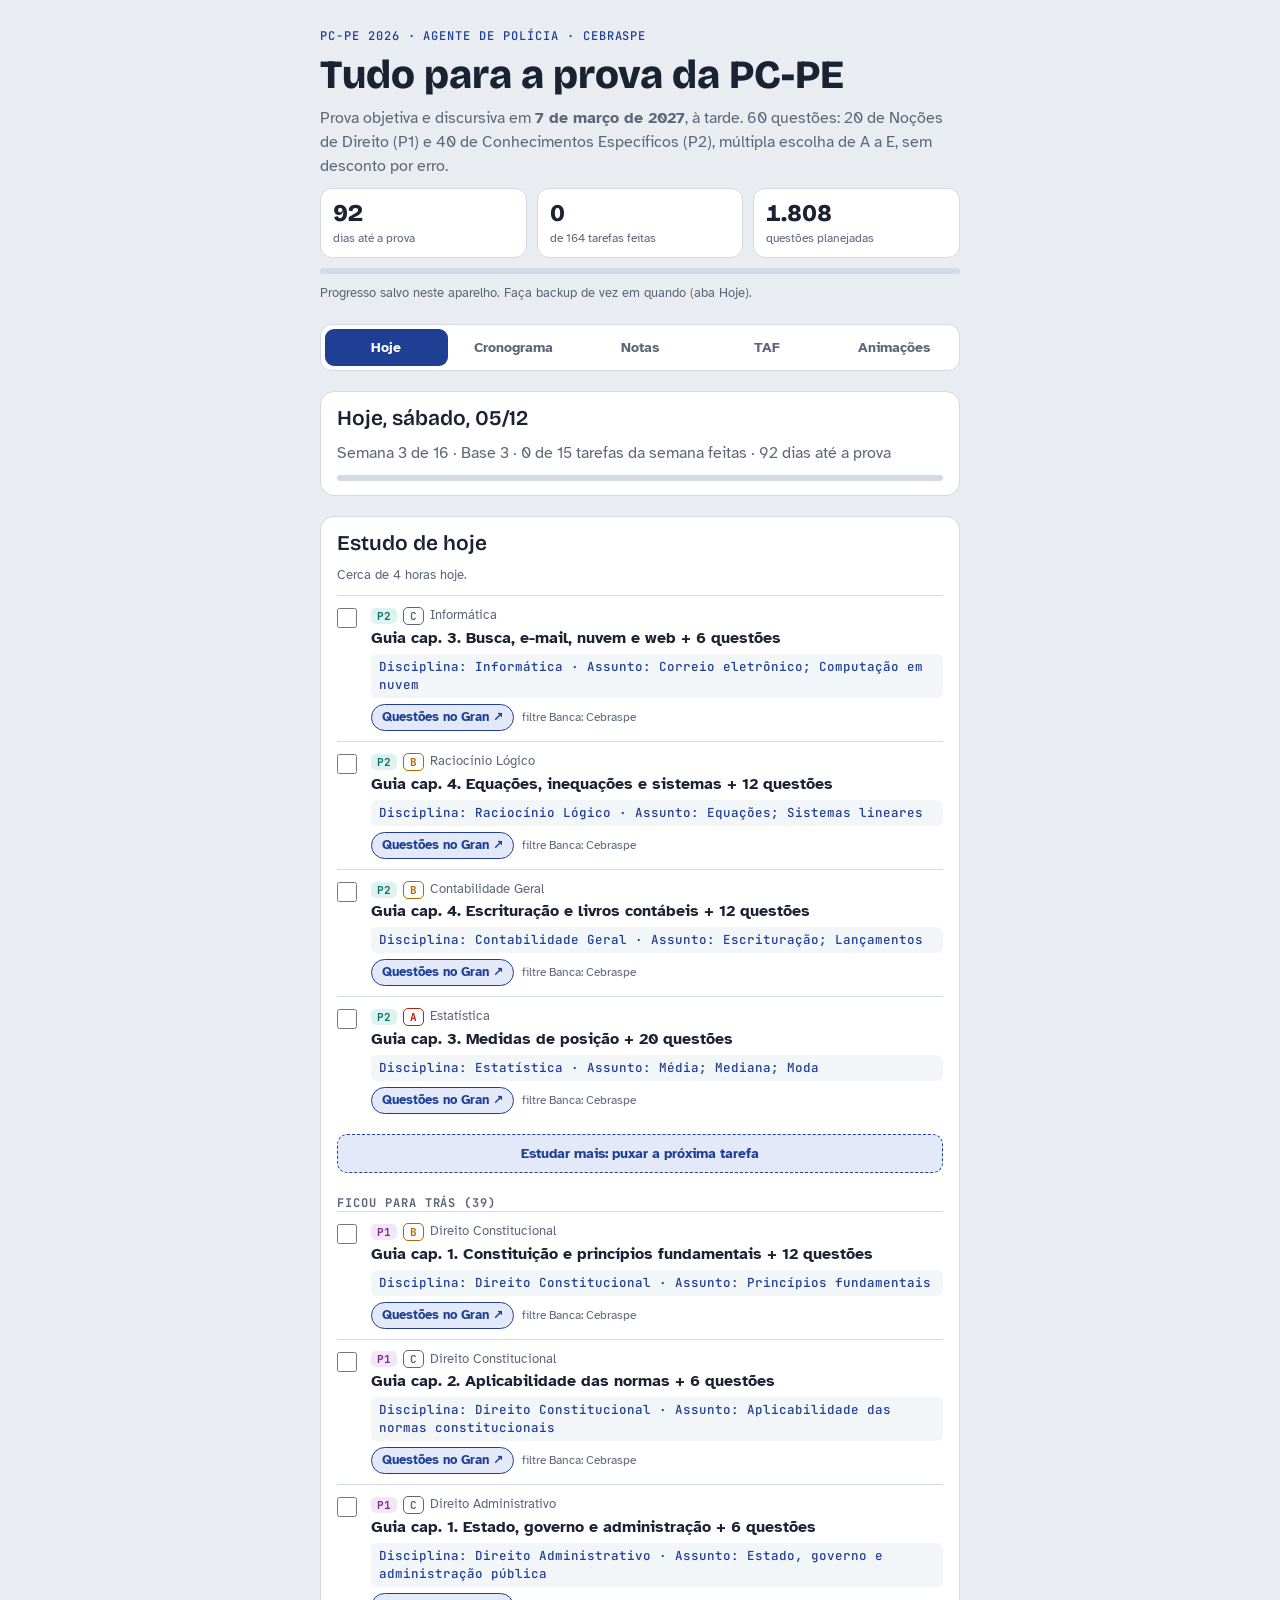
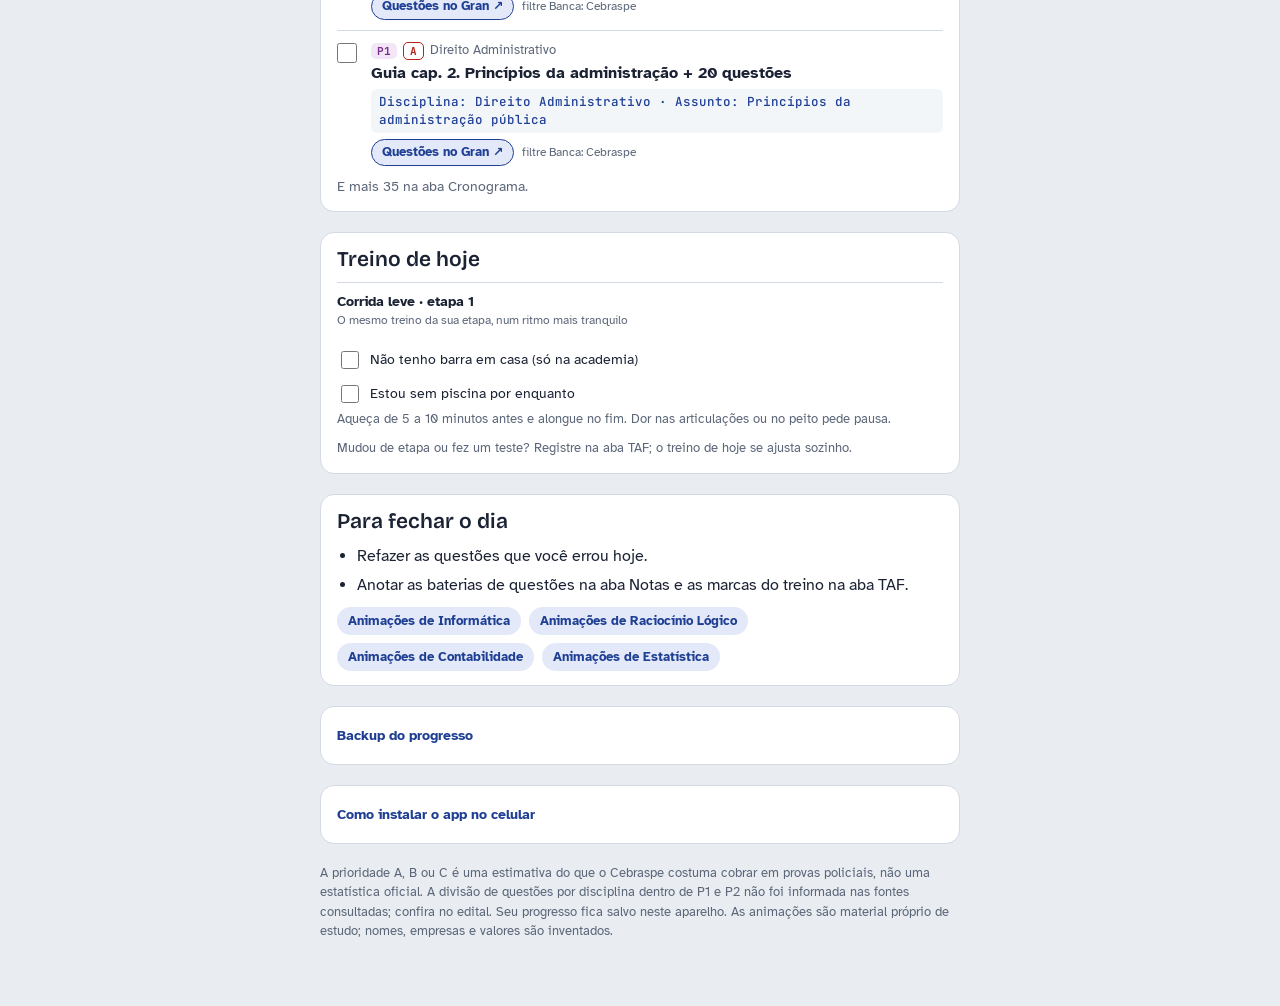
==== commit 0484db22: "Hoje dinâmico: tarefas adiantadas saem da fila e botão para estudar mais Co-Authored-By: Claude Opus" ====
--- a/index.html
+++ b/index.html
@@ -326,6 +326,8 @@
 .ghint{font-size:11.5px;color:var(--muted,#888);white-space:nowrap}
 .xsp{display:flex;gap:8px;align-items:center;margin:10px 0 4px;font-size:14px;cursor:pointer}
 .xsp input{width:18px;height:18px;accent-color:var(--accent)}
+.xbtn{display:block;width:100%;margin-top:10px;font:600 14px var(--f-body);color:var(--accent);background:var(--accent-soft);border:1px dashed var(--accent);border-radius:10px;padding:10px;cursor:pointer}
+.xbtn:focus-visible{outline:2px solid var(--accent);outline-offset:2px}
 
 </style>
 
@@ -714,18 +716,19 @@
 
 /* ---- armazenamento: db da página; se indisponível, só neste navegador ---- */
 const statusEl=document.getElementById('status');
-let ref=null,exists=false,queue=Promise.resolve();
-function local(save){try{if(save)localStorage.setItem('crono-pcpe',JSON.stringify(done));else{const v=localStorage.getItem('crono-pcpe');if(v)done=JSON.parse(v)||{};}}catch(e){}}
+let ref=null,exists=false,queue=Promise.resolve(),quando={};
+function hojeISO(){const d=new Date();return d.getFullYear()+'-'+String(d.getMonth()+1).padStart(2,'0')+'-'+String(d.getDate()).padStart(2,'0');}
+function local(save){try{if(save){localStorage.setItem('crono-pcpe',JSON.stringify(done));localStorage.setItem('crono-pcpe-quando',JSON.stringify(quando));}else{const v=localStorage.getItem('crono-pcpe');if(v)done=JSON.parse(v)||{};const q=localStorage.getItem('crono-pcpe-quando');if(q)quando=JSON.parse(q)||{};}}catch(e){}}
 function save(id,v){
-  done[id]=v;paint();
+  done[id]=v;quando[id]=v?hojeISO():'';try{localStorage.setItem('crono-pcpe-quando',JSON.stringify(quando));}catch(e){}paint();
   if(!ref){local(true);return;}
   queue=queue.then(async()=>{
-    try{ if(exists)await ref.update({feito:{[id]:v}}); else {await ref.set({feito:{...done}});exists=true;} statusEl.textContent='Progresso salvo.';}
+    try{ if(exists)await ref.update({feito:{[id]:v},quando:{[id]:quando[id]}}); else {await ref.set({feito:{...done},quando:{...quando}});exists=true;} statusEl.textContent='Progresso salvo.';}
     catch(e){statusEl.textContent='Não consegui salvar agora ('+(e&&e.code||'erro')+'). A marcação fica só nesta tela.';}
   });
 }
-function saveMany(m){Object.assign(done,m);paint();if(!ref){local(true);return;}queue=queue.then(async()=>{try{if(exists)await ref.update({feito:m});else{await ref.set({feito:{...done}});exists=true;}statusEl.textContent='Progresso salvo.';}catch(e){statusEl.textContent='Não consegui salvar agora.';}});}
-window.__crono={weeks,get done(){return done},save,saveMany,START};
+function saveMany(m){Object.assign(done,m);paint();if(!ref){local(true);return;}queue=queue.then(async()=>{try{if(exists)await ref.update({feito:m});else{await ref.set({feito:{...done},quando:{...quando}});exists=true;}statusEl.textContent='Progresso salvo.';}catch(e){statusEl.textContent='Não consegui salvar agora.';}});}
+window.__crono={weeks,get done(){return done},get quando(){return quando},hojeISO,save,saveMany,START};
 host.addEventListener('change',e=>{const t=e.target;if(t.matches('input[type=checkbox]'))save(t.id,t.checked);});
 local(false);paint();
 (async()=>{
@@ -736,7 +739,7 @@
   ref.onSnapshot(snap=>{
     if(!(snap.metadata&&snap.metadata.fromCache)){clearTimeout(timer);statusEl.textContent='Progresso sincronizado entre celular e computador.';}
     exists=snap.exists;
-    if(snap.exists){const f=(snap.data()||{}).feito||{};done={...f};paint();}
+    if(snap.exists){const f=(snap.data()||{}).feito||{};done={...f};quando={...quando,...((snap.data()||{}).quando||{})};paint();}
   },err=>{clearTimeout(timer);statusEl.textContent='Não consegui ler o progresso salvo ('+(err&&err.code||'erro')+').';ref=null;});
 })();
 })();
@@ -960,6 +963,7 @@
   return `<label class="hitem${done?' done':''}"><input type="checkbox" data-id="${it.id}"${done?' checked':''}><span><span class="meta">${meta}</span><span class="ttl">${ttl}</span>${filt?`<div class="filt">${filt}</div>`:''}${window.__glink?window.__glink(it.id):''}</span></label>`;
 }
 document.addEventListener('change',e=>{if(e.target&&e.target.id==='h-sempiscina')etapas.set({semPiscina:e.target.checked});});
+document.addEventListener('click',e=>{if(e.target&&e.target.id==='h-mais'){const td=window.__crono&&window.__crono.hojeISO?window.__crono.hojeISO():'';let n=0;try{const o=JSON.parse(localStorage.getItem('pcpe-hoje-extra')||'{}');if(o.d===td)n=+o.n||0;}catch(x){}try{localStorage.setItem('pcpe-hoje-extra',JSON.stringify({d:td,n:n+1}));}catch(x){}renderHoje();}});
 document.addEventListener('change',e=>{if(e.target&&e.target.id==='h-sembarra')etapas.set({semBarra:e.target.checked});});
 function renderHoje(){
   if(!READY)return;
@@ -976,12 +980,24 @@
       const dl=Math.max(0,Math.round((new Date(2027,2,7)-now)/864e5));
       $('#h-semana').textContent=`Semana ${wk.w} de 16 · ${wk.title} · ${k} de ${wk.items.length} tarefas da semana feitas · ${dl} dias até a prova`;
       $('#h-bar').style.width=(k/wk.items.length*100)+'%';
-      const hoje=plan[dow];
-      $('#h-carga').textContent=preview?`O cronograma começa na segunda, ${C.START.toLocaleDateString('pt-BR',{day:'2-digit',month:'2-digit'})}. Se quiser adiantar, estas são as tarefas de segunda:`:
-        (dow===5?'Cerca de 4 horas hoje.':'Cerca de 2 horas hoje.')+(wk.note?' '+wk.note:'');
+      /* Hoje dinâmico: o que foi feito antes de hoje sai da fila e a vaga é preenchida pela próxima tarefa */
+      const Q=C.quando||{},td=C.hojeISO?C.hojeISO():'';
+      const feitoHoje=id=>!!done[id]&&Q[id]===td,feitoAntes=id=>!!done[id]&&Q[id]!==td;
+      let ex=0;try{const o=JSON.parse(localStorage.getItem('pcpe-hoje-extra')||'{}');if(o.d===td)ex=+o.n||0;}catch(e){}
+      const rest=w=>distribute(w).slice(0,6).flat();
+      const R=rest(wk),start=dow<6?plan.slice(0,dow).flat().length:R.length;
+      let cand=R.slice(start);for(let k2=wi+1;k2<C.weeks.length&&cand.length<R.length+20;k2++)cand=cand.concat(rest(C.weeks[k2]));
+      const quota=(dow<6?plan[dow].length:0)+ex;
+      const hoje=dow===6?plan[6].slice():[];let n=0;
+      for(const it of cand){if(feitoAntes(it.id))continue;if(n<quota||feitoHoje(it.id)){hoje.push(it);n++;}}
+      const adiant=dow<6?plan[dow].filter(it=>feitoAntes(it.id)).length:0;
+      $('#h-carga').textContent=(preview?`O cronograma começa na segunda, ${C.START.toLocaleDateString('pt-BR',{day:'2-digit',month:'2-digit'})}. Se quiser adiantar, estas são as próximas tarefas:`:
+        (dow===5?'Cerca de 4 horas hoje.':'Cerca de 2 horas hoje.')+(wk.note?' '+wk.note:''))+
+        (adiant?(adiant===1?' Você já adiantou 1 tarefa de hoje, então entrou a próxima da fila.':` Você já adiantou ${adiant} tarefas de hoje, então entraram as próximas da fila.`):'');
       let h=hoje.map(it=>itemHtml(it,!!done[it.id])).join('');
       if(!hoje.length)h='<p class="xempty">Nada novo marcado para hoje. Use o tempo para o que ficou para trás ou para refazer erros.</p>';
       else if(hoje.every(it=>done[it.id]))h+='<p class="xmsg">Estudo de hoje concluído.</p>';
+      if(cand.some(it=>!done[it.id]&&!hoje.includes(it)))h+='<button type="button" class="xbtn" id="h-mais">Estudar mais: puxar a próxima tarefa</button>';
       $('#h-estudo').innerHTML=h;
       hoje.forEach(it=>{if(it.d)disc.add(it.d);});
       const atras=[];
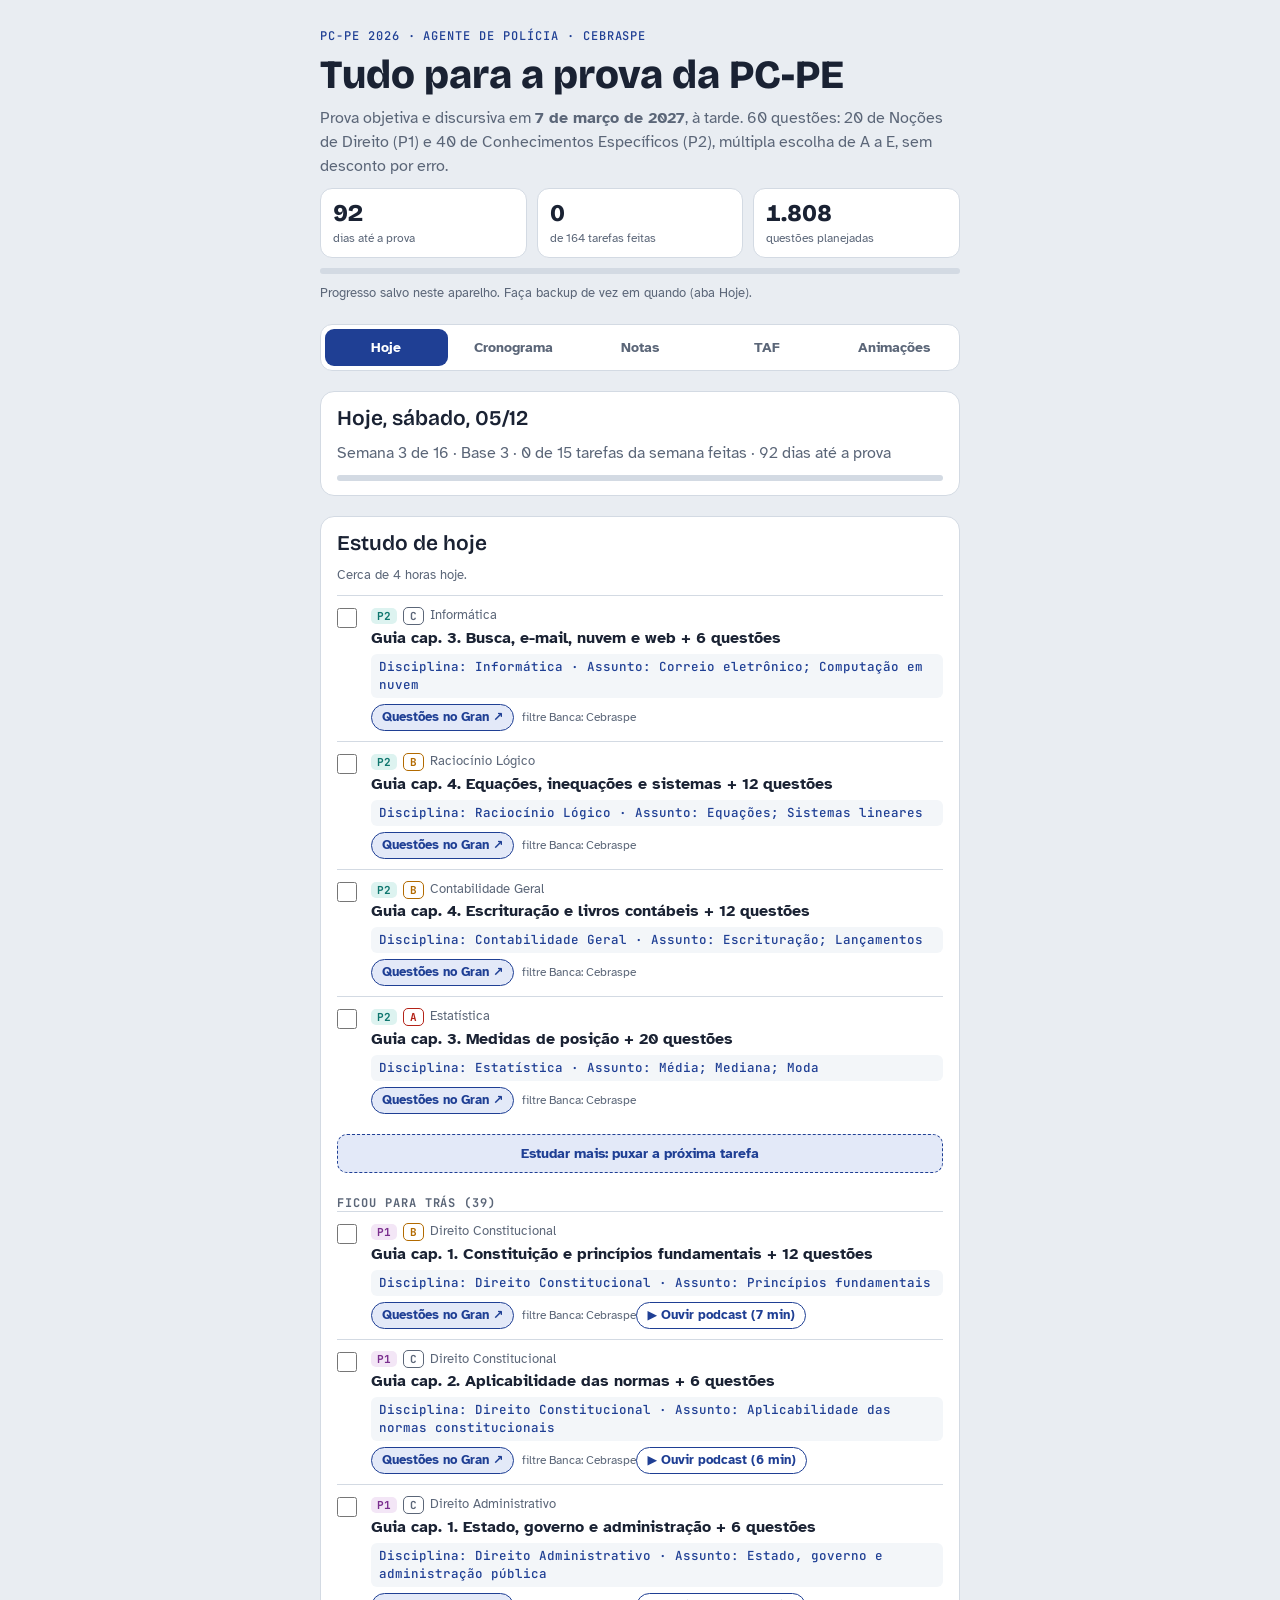
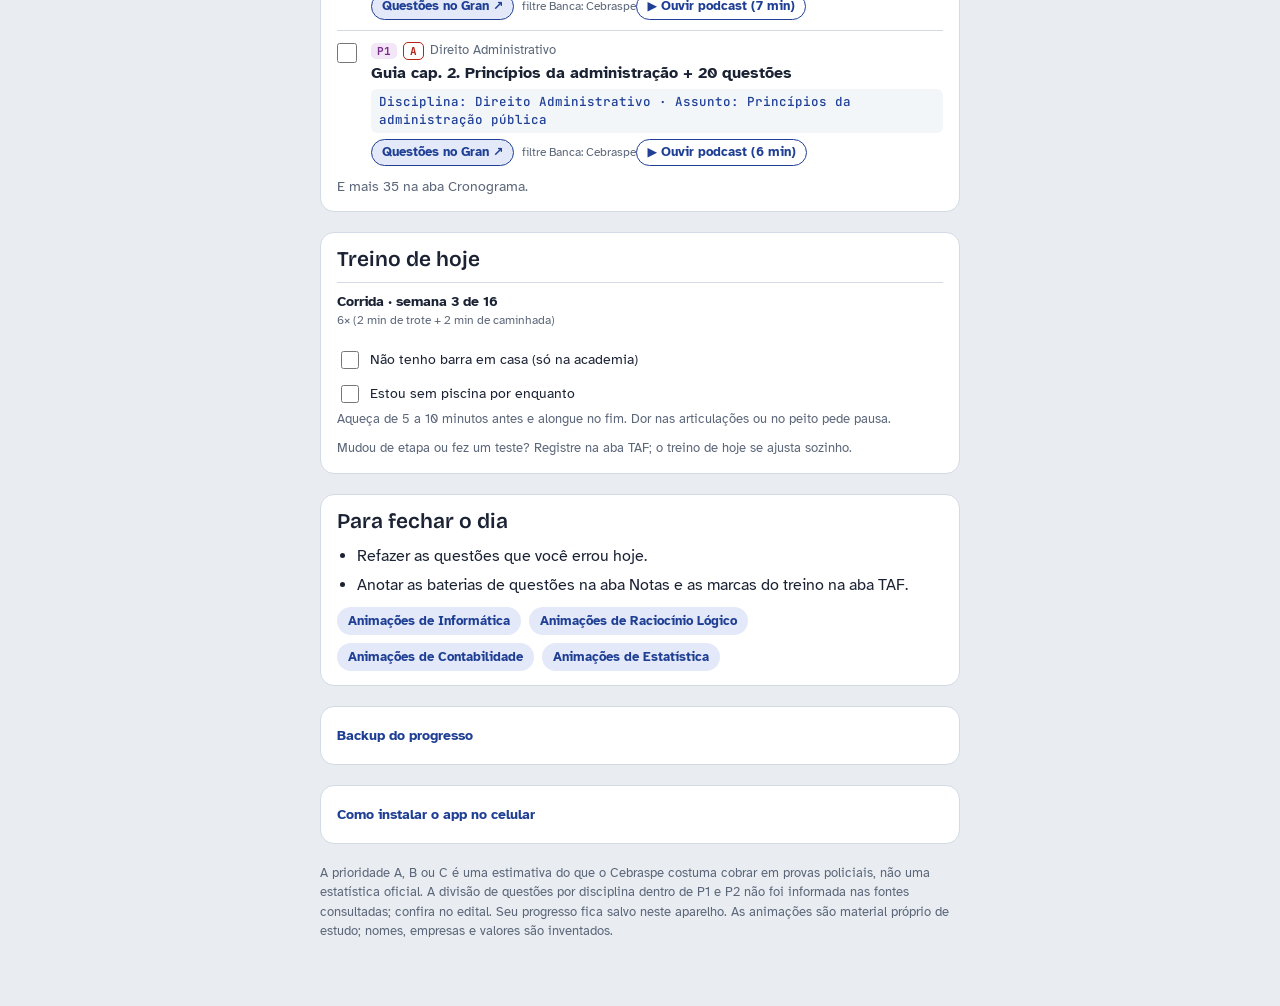
==== commit e6a9353d: "Podcast da semana 1 (14 episódios, duas vozes), player no app e cronograma de corrida Co-Authored-By" ====
--- a/index.html
+++ b/index.html
@@ -328,6 +328,21 @@
 .xsp input{width:18px;height:18px;accent-color:var(--accent)}
 .xbtn{display:block;width:100%;margin-top:10px;font:600 14px var(--f-body);color:var(--accent);background:var(--accent-soft);border:1px dashed var(--accent);border-radius:10px;padding:10px;cursor:pointer}
 .xbtn:focus-visible{outline:2px solid var(--accent);outline-offset:2px}
+.xbtnrow{display:flex;gap:8px;flex-wrap:wrap;margin:10px 0 4px}
+.xbtn2{flex:1 1 140px;font:600 13px var(--f-body);color:var(--accent);background:var(--card);border:1px solid var(--accent);border-radius:999px;padding:7px 12px;cursor:pointer}
+.xcplan{display:flex;flex-direction:column;gap:8px;margin-top:8px}
+#c-now .tr div{margin:2px 0}
+.pbtn{display:inline-block;margin:6px 8px 0 0;padding:5px 10px;border-radius:999px;background:var(--card);color:var(--accent);border:1px solid var(--accent);font:600 12.5px/1.2 var(--f-body,system-ui);cursor:pointer}
+.pbar{position:fixed;left:0;right:0;bottom:0;z-index:50;background:var(--card);border-top:1px solid var(--line);box-shadow:0 -4px 16px rgba(0,0,0,.12);padding:8px 16px calc(8px + env(safe-area-inset-bottom));display:grid;grid-template-columns:1fr;gap:6px;max-width:760px;margin:0 auto}
+.pbar[hidden]{display:none}
+.pbar .pt{display:flex;justify-content:space-between;gap:8px;font-size:14px}
+.pbar .pt b{overflow:hidden;text-overflow:ellipsis;white-space:nowrap}
+.pbar .pt span{color:var(--muted);flex:none}
+.pbar audio{width:100%;height:36px}
+.pbar .pa{display:flex;gap:8px;justify-content:flex-end;align-items:center}
+.pbar .pa button,.pbar .pa a{font:600 13px var(--f-body);color:var(--accent);background:transparent;border:1px solid var(--line);border-radius:8px;padding:4px 10px;cursor:pointer;text-decoration:none}
+body{padding-bottom:0}
+body:has(.pbar:not([hidden])){padding-bottom:140px}
 
 </style>
 
@@ -557,6 +572,13 @@
     </section>
 
     <section class="card">
+      <h2>Cronograma de corrida</h2>
+      <p class="muted xsmall">Meta do TAF: 1.800 m em 12 minutos, ritmo de 6:40 por km (2:40 a cada 400 m). Três corridas por semana: segunda, quinta e sábado. Antes, 5 min de caminhada rápida; depois, mais 5 de caminhada e alongamento. O trote deve deixar você falar frases curtas. Não conseguiu completar a semana? Repita antes de avançar.</p>
+      <div id="c-now" class="xstep cur"></div>
+      <div class="xbtnrow"><button type="button" class="xbtn2" id="c-rep">Repetir esta semana</button><button type="button" class="xbtn2" id="c-adi">Já consigo, avançar uma</button></div>
+      <details class="xmore"><summary>Ver o plano inteiro</summary><div id="c-plan" class="xcplan"></div></details>
+    </section>
+    <section class="card">
       <h2>Corrida: em que etapa você está</h2>
       <p class="muted xsmall">Três corridas por semana, com um dia de folga entre elas. Antes, 5 minutos de caminhada rápida; depois, mais 5 de caminhada. O trote deve deixar você falar frases curtas. Só avance quando cumprir o critério.</p>
       <div id="et-corrida" class="xsteps"></div>
@@ -620,6 +642,8 @@
 (function(){
 const GRAN={"w1-0":"https://questoes.grancursosonline.com.br/questoes-de-concursos/direito-constitucional-principios-fundamentais-titulo-i-artigos-1o-a-4o-da-cf-405212","w1-1":"https://questoes.grancursosonline.com.br/questoes-de-concursos/[base64]","w1-2":"https://questoes.grancursosonline.com.br/questoes-de-concursos/direito-administrativo-estado-governo-e-administracao-publica-404337","w1-3":"https://questoes.grancursosonline.com.br/questoes-de-concursos/direito-administrativo-principios-da-administracao-publica-404360","w1-4":"https://questoes.grancursosonline.com.br/questoes-de-concursos/direito-penal-principios-do-direito-penal-406226","w1-5":"https://questoes.grancursosonline.com.br/questoes-de-concursos/direito-penal-aplicacao-da-lei-penal-406245","w1-6":"https://questoes.grancursosonline.com.br/questoes-de-concursos/direito-processual-penal-principios-do-direito-processual-penal-414069","w1-7":"https://questoes.grancursosonline.com.br/questoes-de-concursos/legislacao-estadual-distrital-e-municipal-estatuto-dos-funcionarios-publicos-do-estado-de-pernambuco-lei-no-6-123-1968-395075","w1-8":"https://questoes.grancursosonline.com.br/questoes-de-concursos/lingua-portuguesa-tipologias-e-generos-textuais-403703","w1-9":"https://questoes.grancursosonline.com.br/questoes-de-concursos/lingua-portuguesa-coesao-e-coerencia-403711","w1-10":"https://questoes.grancursosonline.com.br/questoes-de-concursos/informatica-windows-11-430398","w1-11":"https://questoes.grancursosonline.com.br/questoes-de-concursos/raciocinio-logico-conjuntos-numericos-425343","w1-12":"https://questoes.grancursosonline.com.br/questoes-de-concursos/contabilidade-geral-estrutura-conceitual-basica-416766","w1-13":"https://questoes.grancursosonline.com.br/questoes-de-concursos/estatistica-distribuicoes-de-frequencias-426553","w2-0":"https://questoes.grancursosonline.com.br/questoes-de-concursos/direito-constitucional-poder-constituinte-405207","w2-1":"https://questoes.grancursosonline.com.br/questoes-de-concursos/direito-administrativo-organizacao-administrativa-404342","w2-2":"https://questoes.grancursosonline.com.br/questoes-de-concursos/direito-penal-teoria-geral-do-crime-406256","w2-3":"https://questoes.grancursosonline.com.br/questoes-de-concursos/direito-processual-penal-sistemas-de-aplicacao-da-lei-processual-penal-no-tempo-414120","w2-4":"https://questoes.grancursosonline.com.br/questoes-de-concursos/direito-processual-penal-investigacao-e-inquerito-policial-406608","w2-5":"https://questoes.grancursosonline.com.br/questoes-de-concursos/lingua-portuguesa-semantica-significacao-das-palavras-409314","w2-6":"https://questoes.grancursosonline.com.br/questoes-de-concursos/lingua-portuguesa-ortografia-419321","w2-7":"https://questoes.grancursosonline.com.br/questoes-de-concursos/informatica-redes-de-computadores-405134","w2-8":"https://questoes.grancursosonline.com.br/questoes-de-concursos/raciocinio-logico-razao-e-proporcao-425337","w2-9":"https://questoes.grancursosonline.com.br/questoes-de-concursos/raciocinio-logico-porcentagem-425348","w2-10":"https://questoes.grancursosonline.com.br/questoes-de-concursos/contabilidade-geral-patrimonio-4307","w2-11":"https://questoes.grancursosonline.com.br/questoes-de-concursos/contabilidade-geral-contas-4338","w2-12":"https://questoes.grancursosonline.com.br/questoes-de-concursos/estatistica-graficos-estatisticos-e-formas-de-organizacao-de-dados-426555","w3-0":"https://questoes.grancursosonline.com.br/questoes-de-concursos/direito-constitucional-direitos-e-garantias-fundamentais-titulo-ii-artigos-5o-a-17-da-cf-405217","w3-1":"https://questoes.grancursosonline.com.br/questoes-de-concursos/[base64]","w3-2":"https://questoes.grancursosonline.com.br/questoes-de-concursos/direito-administrativo-poderes-da-administracao-404363","w3-3":"https://questoes.grancursosonline.com.br/questoes-de-concursos/direito-administrativo-atos-administrativos-404372","w3-4":"https://questoes.grancursosonline.com.br/questoes-de-concursos/direito-penal-crimes-contra-a-vida-406315","w3-5":"https://questoes.grancursosonline.com.br/questoes-de-concursos/direito-penal-lesoes-corporais-406320","w3-6":"https://questoes.grancursosonline.com.br/questoes-de-concursos/direito-processual-penal-investigacao-e-inquerito-policial-406608","w3-7":"https://questoes.grancursosonline.com.br/questoes-de-concursos/legislacao-estadual-distrital-e-municipal-estatuto-dos-funcionarios-publicos-do-estado-de-pernambuco-lei-no-6-123-1968-395075","w3-8":"https://questoes.grancursosonline.com.br/questoes-de-concursos/lingua-portuguesa-formacao-das-palavras-403619","w3-9":"https://questoes.grancursosonline.com.br/questoes-de-concursos/informatica-correio-eletronico-e-mail-405059","w3-10":"https://questoes.grancursosonline.com.br/raciocinio-logico-404257","w3-11":"https://questoes.grancursosonline.com.br/questoes-de-concursos/contabilidade-geral-escrituracao-4320","w3-12":"https://questoes.grancursosonline.com.br/questoes-de-concursos/estatistica-medidas-de-posicao-ou-de-tendencia-central-7192","w4-0":"https://questoes.grancursosonline.com.br/questoes-de-concursos/direito-constitucional-remedios-constitucionais-ou-writs-constitucionais-ou-acoes-constitucionais-ou-garantias-constitucionais-405220","w4-1":"https://questoes.grancursosonline.com.br/questoes-de-concursos/direito-administrativo-agentes-publicos-404354","w4-2":"https://questoes.grancursosonline.com.br/questoes-de-concursos/direito-penal-crimes-contra-a-liberdade-pessoal-406335","w4-3":"https://questoes.grancursosonline.com.br/questoes-de-concursos/direito-penal-crimes-contra-o-patrimonio-406339","w4-4":"https://questoes.grancursosonline.com.br/questoes-de-concursos/direito-processual-penal-das-provas-406643","w4-5":"https://questoes.grancursosonline.com.br/questoes-de-concursos/lingua-portuguesa-classes-de-palavras-classes-gramaticais-419336","w4-6":"https://questoes.grancursosonline.com.br/questoes-de-concursos/lingua-portuguesa-a-sintaxe-do-periodo-composto-419436","w4-7":"https://questoes.grancursosonline.com.br/questoes-de-concursos/informatica-navegadores-browsers-405053","w4-8":"https://questoes.grancursosonline.com.br/questoes-de-concursos/informatica-seguranca-da-informacao-405067","w4-9":"https://questoes.grancursosonline.com.br/raciocinio-logico-404257","w4-10":"https://questoes.grancursosonline.com.br/raciocinio-logico-404257","w4-11":"https://questoes.grancursosonline.com.br/questoes-de-concursos/contabilidade-geral-fatos-contabeis-4303","w4-12":"https://questoes.grancursosonline.com.br/questoes-de-concursos/estatistica-quartil-decil-e-percentil-7185","w5-0":"https://questoes.grancursosonline.com.br/questoes-de-concursos/direito-constitucional-direitos-sociais-artigos-6o-a-11-da-cf-405227","w5-1":"https://questoes.grancursosonline.com.br/questoes-de-concursos/direito-constitucional-perda-da-nacionalidade-407583","w5-2":"https://questoes.grancursosonline.com.br/questoes-de-concursos/direito-administrativo-servicos-publicos-404390","w5-3":"https://questoes.grancursosonline.com.br/questoes-de-concursos/direito-administrativo-controle-da-administracao-404409","w5-4":"https://questoes.grancursosonline.com.br/questoes-de-concursos/direito-penal-estelionato-e-outras-fraudes-406370","w5-5":"https://questoes.grancursosonline.com.br/questoes-de-concursos/direito-processual-penal-busca-e-apreensao-406656","w5-6":"https://questoes.grancursosonline.com.br/questoes-de-concursos/direito-processual-penal-medidas-cautelares-414597","w5-7":"https://questoes.grancursosonline.com.br/questoes-de-concursos/legislacao-estadual-distrital-e-municipal-lei-no-6-425-1972-dispoe-sobre-o-regime-juridico-peculiar-aos-funcionarios-policiais-civis-da-secretaria-de-seguranca-publica-do-estado-de-pernambuco-400439","w5-8":"https://questoes.grancursosonline.com.br/questoes-de-concursos/lingua-portuguesa-pronomes-relativos-403647","w5-9":"https://questoes.grancursosonline.com.br/questoes-de-concursos/informatica-criptografia-e-criptoanalise-420651","w5-10":"https://questoes.grancursosonline.com.br/questoes-de-concursos/raciocinio-logico-analise-combinatoria-404273","w5-11":"https://questoes.grancursosonline.com.br/questoes-de-concursos/contabilidade-geral-operacoes-com-mercadorias-4348","w5-12":"https://questoes.grancursosonline.com.br/questoes-de-concursos/estatistica-medidas-de-variabilidade-ou-de-dispersao-7212","w8-0":"https://questoes.grancursosonline.com.br/questoes-de-concursos/direito-constitucional-direitos-politicos-positivos-407584","w8-1":"https://questoes.grancursosonline.com.br/questoes-de-concursos/direito-constitucional-organizacao-do-estado-titulo-iii-artigos-18-a-43-405231","w8-2":"https://questoes.grancursosonline.com.br/questoes-de-concursos/direito-administrativo-lei-no-8-429-92-lei-de-improbidade-administrativa-422939","w8-3":"https://questoes.grancursosonline.com.br/questoes-de-concursos/direito-penal-crimes-contra-a-dignidade-sexual-406344","w8-4":"https://questoes.grancursosonline.com.br/questoes-de-concursos/direito-penal-crimes-praticados-por-funcionario-publico-contra-a-administracao-em-geral-406431","w8-5":"https://questoes.grancursosonline.com.br/questoes-de-concursos/direito-processual-penal-da-prisao-em-flagrante-406673","w8-6":"https://questoes.grancursosonline.com.br/questoes-de-concursos/lingua-portuguesa-concordancia-verbal-e-nominal-sintaxe-de-concordancia-409455","w8-7":"https://questoes.grancursosonline.com.br/questoes-de-concursos/lingua-portuguesa-sintaxe-de-regencia-409479","w8-8":"https://questoes.grancursosonline.com.br/questoes-de-concursos/informatica-microsoft-word-405112","w8-9":"https://questoes.grancursosonline.com.br/questoes-de-concursos/raciocinio-logico-sequencias-com-numeros-letras-palavras-e-figuras-404279","w8-10":"https://questoes.grancursosonline.com.br/questoes-de-concursos/raciocinio-logico-logica-proposicional-logica-de-primeira-ordem-404259","w8-11":"https://questoes.grancursosonline.com.br/questoes-de-concursos/contabilidade-geral-balancete-de-verificacao-4343","w8-12":"https://questoes.grancursosonline.com.br/questoes-de-concursos/estatistica-correlacao-linear-7254","w9-0":"https://questoes.grancursosonline.com.br/questoes-de-concursos/direito-constitucional-reparticao-de-competencias-artigos-21-a-25-30-e-32-405238","w9-1":"https://questoes.grancursosonline.com.br/questoes-de-concursos/direito-administrativo-responsabilidade-civil-do-estado-404402","w9-2":"https://questoes.grancursosonline.com.br/questoes-de-concursos/direito-administrativo-processo-administrativo-lei-9-784-99-404427","w9-3":"https://questoes.grancursosonline.com.br/questoes-de-concursos/direito-penal-crimes-praticados-por-particular-contra-a-administracao-em-geral-406474","w9-4":"https://questoes.grancursosonline.com.br/questoes-de-concursos/direito-penal-lei-de-crimes-hediondos-lei-no-8-072-1990-406524","w9-5":"https://questoes.grancursosonline.com.br/questoes-de-concursos/direito-processual-penal-da-prisao-preventiva-406674","w9-6":"https://questoes.grancursosonline.com.br/legislacao-estadual-distrital-e-municipal-1211","w9-7":"https://questoes.grancursosonline.com.br/questoes-de-concursos/lingua-portuguesa-emprego-do-sinal-indicativo-de-crase-403682","w9-8":"https://questoes.grancursosonline.com.br/questoes-de-concursos/lingua-portuguesa-colocacao-pronominal-403650","w9-9":"https://questoes.grancursosonline.com.br/questoes-de-concursos/informatica-microsoft-excel-405118","w9-10":"https://questoes.grancursosonline.com.br/questoes-de-concursos/raciocinio-logico-logica-de-argumentacao-404266","w9-11":"https://questoes.grancursosonline.com.br/questoes-de-concursos/contabilidade-geral-balanco-patrimonial-bp-4394","w9-12":"https://questoes.grancursosonline.com.br/questoes-de-concursos/estatistica-assimetria-7251","w10-0":"https://questoes.grancursosonline.com.br/questoes-de-concursos/direito-constitucional-poder-legislativo-artigos-44-a-75-da-cf-405248","w10-1":"https://questoes.grancursosonline.com.br/questoes-de-concursos/direito-constitucional-administracao-publica-artigos-37-a-43-da-cf-405240","w10-2":"https://questoes.grancursosonline.com.br/questoes-de-concursos/direito-administrativo-lei-no-14-133-2021-lei-de-licitacoes-e-contratos-administrativos-429796","w10-3":"https://questoes.grancursosonline.com.br/questoes-de-concursos/direito-penal-lei-9-503-1997-crimes-de-transito-421169","w10-4":"https://questoes.grancursosonline.com.br/questoes-de-concursos/direito-processual-penal-da-prisao-temporaria-lei-no-7-960-1989-406675","w10-5":"https://questoes.grancursosonline.com.br/questoes-de-concursos/direito-processual-penal-da-prisao-e-da-liberdade-provisoria-406671","w10-6":"https://questoes.grancursosonline.com.br/questoes-de-concursos/lingua-portuguesa-pontuacao-403666","w10-7":"https://questoes.grancursosonline.com.br/questoes-de-concursos/informatica-microsoft-excel-405118","w10-8":"https://questoes.grancursosonline.com.br/questoes-de-concursos/raciocinio-logico-probabilidade-404275","w10-9":"https://questoes.grancursosonline.com.br/questoes-de-concursos/raciocinio-logico-diagramas-logicos-diagrama-de-venn-operacoes-com-conjuntos-404270","w10-10":"https://questoes.grancursosonline.com.br/questoes-de-concursos/contabilidade-geral-demonstracoes-contabeis-4389","w10-11":"https://questoes.grancursosonline.com.br/questoes-de-concursos/contabilidade-geral-estoques-416843","w10-12":"https://questoes.grancursosonline.com.br/questoes-de-concursos/estatistica-amostragem-7132","w11-0":"https://questoes.grancursosonline.com.br/questoes-de-concursos/direito-constitucional-defesa-do-estado-e-das-instituicoes-democraticas-titulo-v-da-cf-artigos-136-a-144-405286","w11-1":"https://questoes.grancursosonline.com.br/questoes-de-concursos/direito-administrativo-dispensa-de-licitacao-408242","w11-2":"https://questoes.grancursosonline.com.br/questoes-de-concursos/direito-administrativo-contratos-administrativos-404429","w11-3":"https://questoes.grancursosonline.com.br/questoes-de-concursos/direito-penal-lei-de-drogas-lei-no-11-343-2006-406529","w11-4":"https://questoes.grancursosonline.com.br/questoes-de-concursos/direito-penal-estatuto-do-desarmamento-lei-no-10-826-2003-406528","w11-5":"https://questoes.grancursosonline.com.br/questoes-de-concursos/direito-processual-penal-procedimento-comum-sumarissimo-lei-n-o-9-099-95-406711","w11-6":"https://questoes.grancursosonline.com.br/questoes-de-concursos/direito-constitucional-constituicao-do-estado-de-pernambuco-421841","w11-7":"https://questoes.grancursosonline.com.br/questoes-de-concursos/lingua-portuguesa-reescrita-de-frases-e-paragrafos-do-texto-403712","w11-8":"https://questoes.grancursosonline.com.br/lingua-portuguesa-403587","w11-9":"https://questoes.grancursosonline.com.br/questoes-de-concursos/informatica-microsoft-powerpoint-405124","w11-10":"https://questoes.grancursosonline.com.br/questoes-de-concursos/raciocinio-logico-raciocinio-logico-envolvendo-problemas-aritmeticos-425336","w11-11":"https://questoes.grancursosonline.com.br/contabilidade-geral-104","w11-12":"https://questoes.grancursosonline.com.br/questoes-de-concursos/estatistica-probabilidade-7139"};window.__gran=GRAN;
 function glink(id){const u=GRAN[id];return u?`<a class="glink" href="${u}" target="_blank" rel="noopener">Questões no Gran ↗</a><span class="ghint">filtre Banca: Cebraspe</span>`:'';}
+const POD={"w1-0":{"t":"Constituição e princípios fundamentais","s":391},"w1-1":{"t":"Aplicabilidade das normas constitucionais","s":355},"w1-10":{"t":"Windows 11","s":363},"w1-11":{"t":"Números reais, potências, raízes e medidas","s":369},"w1-12":{"t":"Conceitos de Contabilidade e estrutura conceitual","s":368},"w1-13":{"t":"Variáveis e tabelas de frequência","s":326},"w1-2":{"t":"Estado, governo e administração pública","s":395},"w1-3":{"t":"Princípios da administração pública","s":370},"w1-4":{"t":"Princípios, fontes e interpretação do Direito Penal","s":378},"w1-5":{"t":"Lei penal no tempo e no espaço","s":374},"w1-6":{"t":"Princípios do processo penal","s":399},"w1-7":{"t":"Estatuto dos Servidores de PE: provimento, posse e estágio","s":329},"w1-8":{"t":"Compreensão, interpretação, tipos e gêneros textuais","s":349},"w1-9":{"t":"Coesão e coerência","s":304}};window.__pod=POD;
+const _glink0=glink;glink=function(id){const p=POD[id];return _glink0(id)+(p?`<button type="button" class="pbtn" data-pod="${id}">▶ Ouvir podcast (${Math.round(p.s/60)} min)</button>`:'');};
 window.__glink=glink;
 const WEEKS={"1": [{"d": "Direito Constitucional", "p": "P1", "c": "1. Constituição e princípios fundamentais", "pr": "B", "q": 12, "a": "Princípios fundamentais"}, {"d": "Direito Constitucional", "p": "P1", "c": "2. Aplicabilidade das normas", "pr": "C", "q": 6, "a": "Aplicabilidade das normas constitucionais"}, {"d": "Direito Administrativo", "p": "P1", "c": "1. Estado, governo e administração", "pr": "C", "q": 6, "a": "Estado, governo e administração pública"}, {"d": "Direito Administrativo", "p": "P1", "c": "2. Princípios da administração", "pr": "A", "q": 20, "a": "Princípios da administração pública"}, {"d": "Direito Penal", "p": "P1", "c": "1. Princípios, fontes e interpretação", "pr": "B", "q": 12, "a": "Princípios do direito penal"}, {"d": "Direito Penal", "p": "P1", "c": "2. Lei penal no tempo e no espaço", "pr": "B", "q": 12, "a": "Aplicação da lei penal"}, {"d": "Direito Processual Penal", "p": "P1", "c": "1. Princípios e disposições constitucionais", "pr": "B", "q": 12, "a": "Princípios do processo penal"}, {"d": "Legislação Estadual", "p": "P1", "c": "1a. Estatuto dos Servidores de PE: provimento, posse, estágio", "pr": "A", "q": 20, "a": "Lei 6.123/1968 (PE); Estatuto dos Servidores de Pernambuco"}, {"d": "Português", "p": "P2", "c": "1. Compreensão, interpretação, tipos e gêneros", "pr": "A", "q": 20, "a": "Compreensão e interpretação de textos; Tipologia textual"}, {"d": "Português", "p": "P2", "c": "2. Coesão e coerência", "pr": "A", "q": 20, "a": "Coesão; Coerência"}, {"d": "Informática", "p": "P2", "c": "1. Windows 11", "pr": "A", "q": 20, "a": "Windows 11; Windows 10"}, {"d": "Raciocínio Lógico", "p": "P2", "c": "1. Números reais, potências e raízes", "pr": "C", "q": 6, "a": "Números reais; Potenciação"}, {"d": "Contabilidade Geral", "p": "P2", "c": "1. Conceitos e estrutura conceitual", "pr": "C", "q": 6, "a": "Estrutura conceitual; CPC 00"}, {"d": "Estatística", "p": "P2", "c": "1. Variáveis e tabelas de frequência", "pr": "A", "q": 20, "a": "Distribuição de frequências; Variáveis"}], "2": [{"d": "Direito Constitucional", "p": "P1", "c": "3. Poder constituinte", "pr": "C", "q": 6, "a": "Poder constituinte"}, {"d": "Direito Administrativo", "p": "P1", "c": "3. Organização administrativa", "pr": "A", "q": 20, "a": "Organização administrativa; Administração indireta"}, {"d": "Direito Penal", "p": "P1", "c": "3. Teoria do crime", "pr": "A", "q": 20, "a": "Teoria do crime; Excludentes de ilicitude; Tentativa"}, {"d": "Direito Processual Penal", "p": "P1", "c": "2. Aplicação da lei processual penal", "pr": "B", "q": 12, "a": "Aplicação da lei processual penal"}, {"d": "Direito Processual Penal", "p": "P1", "c": "3. Inquérito policial I", "pr": "A", "q": 20, "a": "Inquérito policial"}, {"d": "Português", "p": "P2", "c": "3. Semântica, figuras e vícios de linguagem", "pr": "B", "q": 12, "a": "Semântica; Figuras de linguagem"}, {"d": "Português", "p": "P2", "c": "4. Ortografia oficial e acentuação", "pr": "C", "q": 6, "a": "Ortografia; Acentuação gráfica"}, {"d": "Informática", "p": "P2", "c": "2. Redes, internet, intranet e extranet", "pr": "A", "q": 20, "a": "Redes de computadores; Internet; Intranet"}, {"d": "Raciocínio Lógico", "p": "P2", "c": "2. Razão, proporção e regra de três", "pr": "A", "q": 20, "a": "Razão e proporção; Regra de três"}, {"d": "Raciocínio Lógico", "p": "P2", "c": "3. Porcentagem", "pr": "A", "q": 20, "a": "Porcentagem"}, {"d": "Contabilidade Geral", "p": "P2", "c": "2. Patrimônio e equação patrimonial", "pr": "A", "q": 20, "a": "Patrimônio; Equação patrimonial"}, {"d": "Contabilidade Geral", "p": "P2", "c": "3. Contas e plano de contas", "pr": "A", "q": 20, "a": "Contas; Plano de contas"}, {"d": "Estatística", "p": "P2", "c": "2. Gráficos e diagramas", "pr": "B", "q": 12, "a": "Gráficos estatísticos"}], "3": [{"d": "Direito Constitucional", "p": "P1", "c": "4. Direitos fundamentais e liberdades do art. 5º", "pr": "A", "q": 20, "a": "Direitos e garantias fundamentais; Direitos individuais"}, {"d": "Direito Constitucional", "p": "P1", "c": "5. Garantias penais e processuais do art. 5º", "pr": "A", "q": 20, "a": "Direitos individuais e coletivos"}, {"d": "Direito Administrativo", "p": "P1", "c": "4. Poderes administrativos", "pr": "A", "q": 20, "a": "Poderes administrativos; Poder de polícia"}, {"d": "Direito Administrativo", "p": "P1", "c": "5. Ato administrativo", "pr": "A", "q": 20, "a": "Atos administrativos"}, {"d": "Direito Penal", "p": "P1", "c": "4. Crimes contra a vida", "pr": "A", "q": 20, "a": "Crimes contra a vida"}, {"d": "Direito Penal", "p": "P1", "c": "5. Lesão, periclitação e honra", "pr": "B", "q": 12, "a": "Lesão corporal; Crimes contra a honra"}, {"d": "Direito Processual Penal", "p": "P1", "c": "4. Inquérito II e Lei 12.830/2013", "pr": "A", "q": 20, "a": "Inquérito policial; Arquivamento; ANPP"}, {"d": "Legislação Estadual", "p": "P1", "c": "1b. Estatuto dos Servidores de PE: licenças, regime disciplinar", "pr": "A", "q": 20, "a": "Lei 6.123/1968 (PE); Regime disciplinar"}, {"d": "Português", "p": "P2", "c": "5. Estrutura e formação de palavras", "pr": "C", "q": 6, "a": "Formação das palavras"}, {"d": "Informática", "p": "P2", "c": "3. Busca, e-mail, nuvem e web", "pr": "C", "q": 6, "a": "Correio eletrônico; Computação em nuvem"}, {"d": "Raciocínio Lógico", "p": "P2", "c": "4. Equações, inequações e sistemas", "pr": "B", "q": 12, "a": "Equações; Sistemas lineares"}, {"d": "Contabilidade Geral", "p": "P2", "c": "4. Escrituração e livros contábeis", "pr": "B", "q": 12, "a": "Escrituração; Lançamentos"}, {"d": "Estatística", "p": "P2", "c": "3. Medidas de posição", "pr": "A", "q": 20, "a": "Média; Mediana; Moda"}], "4": [{"d": "Direito Constitucional", "p": "P1", "c": "6. Remédios constitucionais", "pr": "A", "q": 20, "a": "Remédios constitucionais; Habeas corpus"}, {"d": "Direito Administrativo", "p": "P1", "c": "6. Agentes públicos", "pr": "A", "q": 20, "a": "Agentes públicos"}, {"d": "Direito Penal", "p": "P1", "c": "6. Liberdade individual", "pr": "B", "q": 12, "a": "Crimes contra a liberdade individual"}, {"d": "Direito Penal", "p": "P1", "c": "7. Patrimônio I: furto, roubo e extorsão", "pr": "A", "q": 20, "a": "Furto; Roubo; Extorsão"}, {"d": "Direito Processual Penal", "p": "P1", "c": "5. Prova I: ilicitude e perícia", "pr": "A", "q": 20, "a": "Provas; Provas ilícitas; Cadeia de custódia"}, {"d": "Português", "p": "P2", "c": "6. Classes de palavras, tempos e modos verbais", "pr": "A", "q": 20, "a": "Classes de palavras; Verbos"}, {"d": "Português", "p": "P2", "c": "7. Termos da oração, coordenação e subordinação", "pr": "B", "q": 12, "a": "Sintaxe; Período composto"}, {"d": "Informática", "p": "P2", "c": "4. Navegadores: Edge, Chrome e Firefox", "pr": "B", "q": 12, "a": "Navegadores"}, {"d": "Informática", "p": "P2", "c": "5. Segurança da informação e malwares", "pr": "A", "q": 20, "a": "Segurança da informação; Malware"}, {"d": "Raciocínio Lógico", "p": "P2", "c": "5. Funções: afim, composta e inversa", "pr": "C", "q": 6, "a": "Funções"}, {"d": "Raciocínio Lógico", "p": "P2", "c": "6. Quadrática, exponencial e logarítmica", "pr": "C", "q": 6, "a": "Função quadrática; Logaritmos"}, {"d": "Contabilidade Geral", "p": "P2", "c": "5. Atos e fatos; regimes de caixa e competência", "pr": "A", "q": 20, "a": "Fatos contábeis; Regime de competência"}, {"d": "Estatística", "p": "P2", "c": "4. Separatrizes e box plot", "pr": "B", "q": 12, "a": "Quartis; Box plot"}], "5": [{"d": "Direito Constitucional", "p": "P1", "c": "7. Direitos sociais", "pr": "B", "q": 12, "a": "Direitos sociais"}, {"d": "Direito Constitucional", "p": "P1", "c": "8. Nacionalidade", "pr": "A", "q": 20, "a": "Nacionalidade"}, {"d": "Direito Administrativo", "p": "P1", "c": "7. Serviços públicos e concessões", "pr": "C", "q": 6, "a": "Serviços públicos; Concessão"}, {"d": "Direito Administrativo", "p": "P1", "c": "8. Controle da administração", "pr": "B", "q": 12, "a": "Controle da administração pública"}, {"d": "Direito Penal", "p": "P1", "c": "8. Patrimônio II: estelionato e receptação", "pr": "B", "q": 12, "a": "Estelionato; Receptação"}, {"d": "Direito Processual Penal", "p": "P1", "c": "6. Prova II: meios de prova e busca", "pr": "A", "q": 20, "a": "Busca e apreensão; Reconhecimento de pessoas"}, {"d": "Direito Processual Penal", "p": "P1", "c": "7. Medidas cautelares pessoais", "pr": "B", "q": 12, "a": "Medidas cautelares"}, {"d": "Legislação Estadual", "p": "P1", "c": "2. Estatuto do Policial Civil (Lei 6.425/1972)", "pr": "A", "q": 20, "a": "Lei 6.425/1972 (PE); Estatuto do Policial Civil de Pernambuco"}, {"d": "Português", "p": "P2", "c": "8. Funções do QUE e do SE", "pr": "A", "q": 20, "a": "Pronome relativo; Partícula SE"}, {"d": "Informática", "p": "P2", "c": "6. Criptografia, certificado digital e backup", "pr": "B", "q": 12, "a": "Criptografia; Certificado digital; Backup"}, {"d": "Raciocínio Lógico", "p": "P2", "c": "7. Análise combinatória", "pr": "A", "q": 20, "a": "Análise combinatória"}, {"d": "Contabilidade Geral", "p": "P2", "c": "6. Operações diversas", "pr": "A", "q": 20, "a": "Operações com mercadorias; Depreciação"}, {"d": "Estatística", "p": "P2", "c": "5. Medidas de dispersão", "pr": "A", "q": 20, "a": "Variância; Desvio padrão"}], "8": [{"d": "Direito Constitucional", "p": "P1", "c": "9. Direitos políticos e partidos", "pr": "B", "q": 12, "a": "Direitos políticos"}, {"d": "Direito Constitucional", "p": "P1", "c": "10. Organização político-administrativa e intervenção", "pr": "B", "q": 12, "a": "Organização do Estado; Intervenção"}, {"d": "Direito Administrativo", "p": "P1", "c": "9. Improbidade administrativa", "pr": "A", "q": 20, "a": "Improbidade administrativa (Lei 8.429/1992)"}, {"d": "Direito Penal", "p": "P1", "c": "9. Dignidade sexual", "pr": "B", "q": 12, "a": "Crimes contra a dignidade sexual"}, {"d": "Direito Penal", "p": "P1", "c": "10. Crimes de funcionário público", "pr": "A", "q": 20, "a": "Crimes praticados por funcionário público"}, {"d": "Direito Processual Penal", "p": "P1", "c": "8. Prisão em flagrante e custódia", "pr": "A", "q": 20, "a": "Prisão em flagrante; Audiência de custódia"}, {"d": "Português", "p": "P2", "c": "9. Concordância verbal e nominal", "pr": "A", "q": 20, "a": "Concordância verbal; Concordância nominal"}, {"d": "Português", "p": "P2", "c": "10. Regência verbal e nominal", "pr": "A", "q": 20, "a": "Regência"}, {"d": "Informática", "p": "P2", "c": "7. Word 365", "pr": "B", "q": 12, "a": "Microsoft Word"}, {"d": "Raciocínio Lógico", "p": "P2", "c": "8. Sequências, PA e PG", "pr": "B", "q": 12, "a": "Sequências; Progressões"}, {"d": "Raciocínio Lógico", "p": "P2", "c": "9. Lógica proposicional", "pr": "A", "q": 20, "a": "Lógica proposicional; Tabela-verdade; Equivalências"}, {"d": "Contabilidade Geral", "p": "P2", "c": "7. Balancete e conciliação", "pr": "B", "q": 12, "a": "Balancete de verificação"}, {"d": "Estatística", "p": "P2", "c": "6. Covariância e correlação", "pr": "B", "q": 12, "a": "Correlação"}], "9": [{"d": "Direito Constitucional", "p": "P1", "c": "11. Repartição de competências", "pr": "B", "q": 12, "a": "Repartição de competências"}, {"d": "Direito Administrativo", "p": "P1", "c": "10. Responsabilidade civil do Estado", "pr": "A", "q": 20, "a": "Responsabilidade civil do Estado"}, {"d": "Direito Administrativo", "p": "P1", "c": "11. Processo administrativo estadual (PE)", "pr": "B", "q": 12, "a": "Processo administrativo"}, {"d": "Direito Penal", "p": "P1", "c": "11. Particular e Administração da Justiça", "pr": "B", "q": 12, "a": "Crimes praticados por particular contra a administração"}, {"d": "Direito Penal", "p": "P1", "c": "12. Hediondos, tortura, racismo e abuso de autoridade", "pr": "A", "q": 20, "a": "Crimes hediondos; Tortura; Abuso de autoridade"}, {"d": "Direito Processual Penal", "p": "P1", "c": "9. Prisão preventiva e domiciliar", "pr": "A", "q": 20, "a": "Prisão preventiva"}, {"d": "Legislação Estadual", "p": "P1", "c": "3. PCCV da Polícia Civil (LC 137/2008)", "pr": "A", "q": 20, "a": "LC 137/2008 (PE)"}, {"d": "Português", "p": "P2", "c": "11. Crase", "pr": "A", "q": 20, "a": "Crase"}, {"d": "Português", "p": "P2", "c": "12. Colocação pronominal", "pr": "B", "q": 12, "a": "Colocação pronominal"}, {"d": "Informática", "p": "P2", "c": "8. Excel (I): fórmulas e referências", "pr": "A", "q": 20, "a": "Microsoft Excel"}, {"d": "Raciocínio Lógico", "p": "P2", "c": "10. Argumentação e lógica de primeira ordem", "pr": "A", "q": 20, "a": "Argumentação; Quantificadores"}, {"d": "Contabilidade Geral", "p": "P2", "c": "8. Balanço patrimonial", "pr": "A", "q": 20, "a": "Balanço patrimonial"}, {"d": "Estatística", "p": "P2", "c": "7. Assimetria e curtose", "pr": "C", "q": 6, "a": "Assimetria; Curtose"}], "10": [{"d": "Direito Constitucional", "p": "P1", "c": "12. Poderes Legislativo, Executivo e Judiciário", "pr": "B", "q": 12, "a": "Poder Legislativo; Poder Judiciário"}, {"d": "Direito Constitucional", "p": "P1", "c": "13. Funções essenciais e administração pública", "pr": "A", "q": 20, "a": "Administração pública (arts. 37 a 41); Ministério Público"}, {"d": "Direito Administrativo", "p": "P1", "c": "12. Licitações I", "pr": "B", "q": 12, "a": "Licitações (Lei 14.133/2021)"}, {"d": "Direito Penal", "p": "P1", "c": "13. ECA, organizações criminosas e trânsito", "pr": "B", "q": 12, "a": "Organização criminosa; Crimes de trânsito"}, {"d": "Direito Processual Penal", "p": "P1", "c": "10. Prisão temporária", "pr": "A", "q": 20, "a": "Prisão temporária"}, {"d": "Direito Processual Penal", "p": "P1", "c": "11. Liberdade provisória e fiança", "pr": "B", "q": 12, "a": "Liberdade provisória; Fiança"}, {"d": "Português", "p": "P2", "c": "13. Pontuação", "pr": "A", "q": 20, "a": "Pontuação"}, {"d": "Informática", "p": "P2", "c": "9. Excel (II): funções, erros e gráficos", "pr": "B", "q": 12, "a": "Microsoft Excel - funções"}, {"d": "Raciocínio Lógico", "p": "P2", "c": "11. Probabilidade", "pr": "A", "q": 20, "a": "Probabilidade"}, {"d": "Raciocínio Lógico", "p": "P2", "c": "12. Conjuntos e diagramas de Venn", "pr": "A", "q": 20, "a": "Conjuntos"}, {"d": "Contabilidade Geral", "p": "P2", "c": "9. DRE e demais demonstrações", "pr": "A", "q": 20, "a": "DRE; Demonstrações contábeis"}, {"d": "Contabilidade Geral", "p": "P2", "c": "10. Critérios de avaliação", "pr": "B", "q": 12, "a": "Critérios de avaliação; Estoques"}, {"d": "Estatística", "p": "P2", "c": "8. Técnicas de amostragem", "pr": "B", "q": 12, "a": "Amostragem"}], "11": [{"d": "Direito Constitucional", "p": "P1", "c": "14. Defesa do Estado e segurança pública", "pr": "A", "q": 20, "a": "Segurança pública; Defesa do Estado"}, {"d": "Direito Administrativo", "p": "P1", "c": "13. Licitações II: contratação direta", "pr": "B", "q": 12, "a": "Dispensa e inexigibilidade"}, {"d": "Direito Administrativo", "p": "P1", "c": "14. Contratos administrativos", "pr": "B", "q": 12, "a": "Contratos administrativos"}, {"d": "Direito Penal", "p": "P1", "c": "14. Maria da Penha, Henry Borel e Drogas", "pr": "A", "q": 20, "a": "Lei Maria da Penha; Lei de Drogas"}, {"d": "Direito Penal", "p": "P1", "c": "15. Ambientais, Desarmamento e Juventude", "pr": "B", "q": 12, "a": "Estatuto do Desarmamento; Crimes ambientais"}, {"d": "Direito Processual Penal", "p": "P1", "c": "12. Juizados Especiais Criminais", "pr": "C", "q": 6, "a": "Juizados Especiais Criminais"}, {"d": "Legislação Estadual", "p": "P1", "c": "4. Segurança pública na Constituição de PE e LC 317/2015", "pr": "A", "q": 20, "a": "Constituição do Estado de Pernambuco"}, {"d": "Português", "p": "P2", "c": "14. Reescrita de frases e parágrafos", "pr": "A", "q": 20, "a": "Reescrita de frases"}, {"d": "Português", "p": "P2", "c": "15. Correspondência oficial", "pr": "C", "q": 6, "a": "Redação oficial; Manual de Redação da Presidência"}, {"d": "Informática", "p": "P2", "c": "10. PowerPoint 365", "pr": "C", "q": 6, "a": "Microsoft PowerPoint"}, {"d": "Raciocínio Lógico", "p": "P2", "c": "13. Problemas aritméticos, geométricos e matriciais", "pr": "B", "q": 12, "a": "Problemas aritméticos; Geometria; Matrizes"}, {"d": "Contabilidade Geral", "p": "P2", "c": "11. Normas Brasileiras de Contabilidade", "pr": "C", "q": 6, "a": "NBC; Normas Brasileiras de Contabilidade"}, {"d": "Estatística", "p": "P2", "c": "9. Probabilidade", "pr": "A", "q": 20, "a": "Probabilidade"}]};
 const START=new Date(2026,10,16);
@@ -942,12 +966,79 @@
       el.appendChild(d);});};
 }
 const rc=steps($('#et-corrida'),CORR,'corrida','corrida'),rn=steps($('#et-natacao'),NAT,'natacao','natação');
-const etapas=docStore('progresso/taf',v=>{ST.et=v;rc(v);rn(v);renderHoje();});
+const etapas=docStore('progresso/taf',v=>{ST.et=v;rc(v);rn(v);if(READY)renderCorrida();renderHoje();});
 
 /* ---------- HOJE: coach do dia ---------- */
 const ANIM={'Direito Penal':0,'Direito Processual Penal':1,'Direito Constitucional':2,'Direito Administrativo':3,'Legislação Estadual':4,'Informática':5,'Português':6,'Raciocínio Lógico':7,'Contabilidade Geral':8,'Estatística':9};
 const DIAS=['domingo','segunda','terça','quarta','quinta','sexta','sábado'];
 const hesc=t=>String(t).replace(/[&<>"]/g,c=>({'&':'&amp;','<':'&lt;','>':'&gt;','"':'&quot;'}[c]));
+/* ---------- cronograma de corrida (semanas a partir do início do cronograma de estudo) ---------- */
+const CPLAN=[
+ [['7× (1 min de trote + 2 min de caminhada)','7× (1 min de trote + 2 min de caminhada)','7× (1 min de trote + 2 min de caminhada)'],'Acostumar o corpo. Termine as 3 sessões sem encurtar.'],
+ [['6× (1:30 de trote + 2 min de caminhada)','6× (1:30 de trote + 2 min de caminhada)','7× (1:30 de trote + 2 min de caminhada)'],'Trote um pouco mais longo.'],
+ [['5× (2 min de trote + 2 min de caminhada)','5× (2 min de trote + 2 min de caminhada)','6× (2 min de trote + 2 min de caminhada)'],'20 a 24 min de sessão.'],
+ [['5× (3 min de trote + 2 min de caminhada)','5× (3 min de trote + 1:30 de caminhada)','5× (3 min de trote + 1 min de caminhada)'],'Caminhada encurtando.'],
+ [['4× (4 min de trote + 1 min de caminhada)','4× (4 min de trote + 1 min de caminhada)','4× (5 min de trote + 1 min de caminhada)'],'Primeiros blocos de 5 min.'],
+ [['4× (5 min de trote + 1 min de caminhada)','4× (5 min de trote + 1 min de caminhada)','3× (6 min de trote + 1 min de caminhada)'],'Consolidar 5 a 6 min seguidos.'],
+ [['3× (5 min de trote + 1 min de caminhada), leve','25 min de caminhada rápida','3× (6 min de trote + 1 min de caminhada), leve'],'Semana mais leve, para recuperar.'],
+ [['3× (8 min de trote + 1 min de caminhada)','3× (8 min de trote + 1 min de caminhada)','2× (10 min de trote + 1 min de caminhada)'],'Blocos de 8 a 10 min.'],
+ [['2× (10 min de trote + 1 min de caminhada)','12 min de trote contínuo','2× (12 min de trote + 1 min de caminhada)'],'Primeira vez 12 min sem parar.'],
+ [['15 min de trote contínuo','15 min de trote contínuo','18 min de trote contínuo'],'Trote contínuo crescendo.'],
+ [['18 min de trote contínuo','20 min de trote contínuo','22 min de trote contínuo'],'Base aeróbica.'],
+ [['20 min leve','20 min leve','Teste de 12 minutos: corra o máximo que conseguir e anote a distância na aba TAF'],'Primeiro teste de 12 min. Veja quanto falta para 1.800 m.'],
+ [['Intervalado: 4× 2 min no ritmo da prova (6:40/km) + 1 min de trote','25 min leve','30 min leve'],'Começa o treino de ritmo.'],
+ [['Intervalado: 5× 2 min no ritmo da prova + 1 min de trote','25 min leve','30 a 35 min leve'],'Mais ritmo de prova.'],
+ [['Intervalado: 4× 3 min no ritmo da prova + 1:30 de trote','25 min leve','Teste de 12 minutos (anote na aba TAF)'],'Segundo teste.'],
+ [['20 min leve','20 min leve, com 4 acelerações de 20 s','Descanso: semana da prova objetiva'],'Semana da prova: só manter.']];
+const CTAF=[[['Intervalado: 6× 400 m em 2:40 + 2 min de caminhada','30 min leve','35 min leve'],'Fase TAF: ritmo de prova e volume.'],
+ [['Intervalado: 3× 800 m em 5:20 + 2 min de caminhada','25 min leve','Teste de 12 minutos (anote na aba TAF)'],'Fase TAF: teste a cada duas semanas.']];
+function cWeek(){
+  const C=window.__crono;const del=+((ST.et||{}).corrDelay||0);if(!C)return{i:0,pre:true};
+  const now=new Date();now.setHours(0,0,0,0);
+  const d=Math.floor((now-C.START)/864e5);
+  if(d<0)return{i:Math.max(0,-del),pre:true};
+  return{i:Math.max(0,Math.floor(d/7)-del),pre:false};
+}
+function cSess(i){return i<CPLAN.length?CPLAN[i]:CTAF[(i-CPLAN.length)%2];}
+function cLabel(i){return i<CPLAN.length?`semana ${i+1} de ${CPLAN.length}`:`fase TAF, semana ${i+1}`;}
+function renderCorrida(){
+  const el=$('#c-now');if(!el)return;
+  const w=cWeek(),[s,m]=cSess(w.i);
+  el.innerHTML=`<div class="h"><b>Agora: ${cLabel(w.i)}${w.pre?' (começa na segunda)':''}</b></div><div class="tr"></div><div class="cr"></div>`;
+  el.querySelector('.tr').innerHTML=['Seg','Qui','Sáb'].map((d,k)=>`<div><b>${d}:</b> ${hesc(s[k])}</div>`).join('');
+  el.querySelector('.cr').textContent='Objetivo: '+m;
+  $('#c-plan').innerHTML=CPLAN.map(([ss,mm],k)=>`<div class="xstep${k===w.i?' cur':k<w.i?' past':''}"><div class="h"><b>Semana ${k+1}</b></div><div class="tr">Seg: ${hesc(ss[0])}<br>Qui: ${hesc(ss[1])}<br>Sáb: ${hesc(ss[2])}</div><div class="cr">${hesc(mm)}</div></div>`).join('')+
+    `<div class="xstep${w.i>=CPLAN.length?' cur':''}"><div class="h"><b>Depois da prova objetiva: fase TAF</b></div><div class="tr">Alterna duas semanas até o teste. Semana A: ${hesc(CTAF[0][0].join(' · '))}. Semana B: ${hesc(CTAF[1][0].join(' · '))}.</div></div>`;
+}
+document.addEventListener('click',e=>{const t=e.target;if(!t)return;
+  if(t.id==='c-rep'||t.id==='c-adi'){const cur=+((ST.et||{}).corrDelay||0);etapas.set({corrDelay:t.id==='c-rep'?cur+1:cur-1});}});
+/* ---------- player do podcast ---------- */
+(function(){
+  const LOCAL=/github\.io$|^localhost$|^127\./.test(location.hostname);
+  const BASE=LOCAL?'podcast/':'https://letslytherin.github.io/pcpe-estudo/podcast/';
+  let bar=null,au=null;
+  function ensure(){
+    if(bar)return;
+    bar=document.createElement('div');bar.className='pbar';bar.setAttribute('role','region');bar.setAttribute('aria-label','Podcast');
+    bar.innerHTML='<div class="pt"><b></b><span></span></div><audio controls preload="metadata"></audio><div class="pa"><button type="button" class="pv">1x</button><a class="pd" download>Baixar</a><button type="button" class="px" aria-label="Fechar player">✕</button></div>';
+    document.body.appendChild(bar);au=bar.querySelector('audio');
+    bar.querySelector('.px').addEventListener('click',()=>{au.pause();bar.hidden=true;});
+    const sp=[1,1.25,1.5,0.9];let k=0;
+    bar.querySelector('.pv').addEventListener('click',e=>{k=(k+1)%sp.length;au.playbackRate=sp[k];e.target.textContent=String(sp[k]).replace('.',',')+'x';});
+    au.addEventListener('error',()=>{if(au.dataset.u){window.open(au.dataset.u,'_blank','noopener');}});
+    au.addEventListener('timeupdate',()=>{try{localStorage.setItem('pcpe-pod-pos',JSON.stringify({id:au.dataset.id,t:au.currentTime}));}catch(e){}});
+  }
+  function play(id){
+    const P=window.__pod||{},p=P[id];if(!p)return;if(!LOCAL){window.open(BASE+id+'.mp3','_blank','noopener');return;}ensure();bar.hidden=false;
+    const u=BASE+id+'.mp3';au.dataset.u=u;au.dataset.id=id;au.src=u;
+    bar.querySelector('.pt b').textContent=p.t;bar.querySelector('.pt span').textContent=Math.round(p.s/60)+' min';
+    bar.querySelector('.pd').href=u;bar.querySelector('.pd').setAttribute('download','PC-PE '+p.t+'.mp3');
+    try{const o=JSON.parse(localStorage.getItem('pcpe-pod-pos')||'{}');if(o.id===id&&o.t>5&&o.t<p.s-10)au.currentTime=o.t;}catch(e){}
+    au.play().catch(()=>{});
+    if('mediaSession' in navigator){try{navigator.mediaSession.metadata=new MediaMetadata({title:p.t,artist:'Podcast PC-PE',album:'PC-PE Estudo'});}catch(e){}}
+  }
+  document.addEventListener('click',e=>{const b=e.target.closest&&e.target.closest('[data-pod]');if(!b)return;e.preventDefault();e.stopPropagation();play(b.dataset.pod);},true);
+})();
 function distribute(wk){
   const sun=[],rest=[];
   wk.items.forEach(it=>(it.kind==='fix'&&(it.tag==='Domingo'||it.tag==='Discursiva')?sun:rest).push(it));
@@ -1019,14 +1110,16 @@
   const resp=['Respiração (fora da água)','Deitada, mão na barriga: 5 min de respiração pelo diafragma. Depois 10 vezes: inspire pelo nariz em 4 tempos e solte pela boca bem devagar, em 6 a 8 tempos, como se soprasse bolhas. Não prenda o fôlego.'];
   const rit=['Caminhada rápida com respiração ritmada','25 a 30 min: inspire em 3 passos e solte em 3; quando ficar fácil, trote leve no mesmo ritmo. Se não conseguir falar frases curtas, diminua.'];
   if(sp)nat=resp;
-  let T=[[corr,['Abdômen e lombar','cerca de 10 minutos']],[nat,['Barra estática',barra]],[sp?rit:nat,['Pernas e salto (leve)',salto]],[corr],[nat,['Barra estática',barra]],[[`Corrida leve · etapa ${cn}`,'O mesmo treino da sua etapa, num ritmo mais tranquilo']],[['Descanso','Dia de recuperar. Uma caminhada leve vale, se quiser.']]][dw];
+  const cw=cWeek(),cs=cSess(cw.i)[0],cpre=cw.pre?' (prévia, começa na segunda)':'';
+  const corP=k=>[`Corrida · ${cLabel(cw.i)}${cpre}`,cs[k]];
+  let T=[[corP(0),['Abdômen e lombar','cerca de 10 minutos']],[nat,['Barra estática',barra]],[nat,['Pernas e salto (leve)',salto]],[corP(1)],[nat,['Barra estática',barra]],[corP(2)],[['Descanso','Dia de recuperar. Uma caminhada leve vale, se quiser.']]][dw];
   if(sp){
     const QA=['Cardio no quarto · Treino A (20 min)','3 rodadas de 40 s de exercício + 20 s marchando: polichinelo, skipping, agachamento, corrida parada e escalador com as mãos na cama (sem impacto: abra um pé de cada vez e troque saltos por marcha rápida). 1 min de marcha leve entre as rodadas.'],
       QB=n=>['Cardio no quarto · Treino B ('+n+' min)','Sem parar, em ritmo moderado e com respiração ritmada, 3 min cada: marcha com joelho alto, passo lateral, marcha com soco à frente, step ou avanço alternado. Repita a sequência.'],
       QC=['Cardio no quarto · Treino A ou C','A como na segunda. Se A e B já estão fáceis há uma semana, faça o C: 8 rodadas de 20 s forte (skipping rápido, polichinelo ou burpee sem salto) + 40 s marchando devagar.'],
       AQ=['Antes e depois','5 min de aquecimento (marcha, círculos de braço, meio agachamento, passo lateral). No fim, 2 min de marcha lenta, alongamento e 1 min da respiração 4 por 6–8.'];
-    T=[[QA,['Abdômen e lombar','cerca de 10 minutos'],AQ],[resp,['Barra estática',barra]],[QB(20),['Pernas e salto (leve)',salto],AQ],[QC,AQ],[resp,['Barra estática',barra]],[QB(25),AQ],[['Descanso','Dia de recuperar. Uma caminhada leve vale, se quiser.']]][dw];
-    if(dw<6&&[0,2,3,5].includes(dw))T.push(['Se der para sair',`Pode trocar o cardio pela corrida da sua etapa (${cn}).`]);
+    const alt=Q=>['Sem como sair para correr? '+Q[0],Q[1]];
+    T=[[corP(0),alt(QA),['Abdômen e lombar','cerca de 10 minutos']],[resp,['Barra estática',barra]],[QB(20),['Pernas e salto (leve)',salto],AQ],[corP(1),alt(QC)],[resp,['Barra estática',barra]],[corP(2),alt(QB(25))],[['Descanso','Dia de recuperar. Uma caminhada leve vale, se quiser.']]][dw];
   }
   const sb=!!et.semBarra;
   if(sb)T=T.map(r=>r[0]==='Barra estática'?['Força para a barra (em casa, sem barra)','4×20–30 s de puxada isométrica com toalha: sentada, toalha passada nos pés, puxe forte até os cotovelos dobrarem e segure. Remada curvada com mochila pesada 3×10–12, segurando 3 s em cima. Segurar a mochila ou duas garrafas de 2 L ao lado do corpo 3×30–40 s. No dia de academia, faça a barra de verdade: '+barra+'.']:r);
@@ -1070,7 +1163,7 @@
   $('#bk-msg').textContent=`Backup trazido (${n} itens novos). Atualizando…`;$('#bk-text').value='';
   setTimeout(()=>location.reload(),2500);
 });
-READY=true;window.__hoje=renderHoje;renderHoje();
+READY=true;window.__hoje=()=>{renderHoje();renderCorrida();};renderHoje();renderCorrida();
 })();
 
 </script>
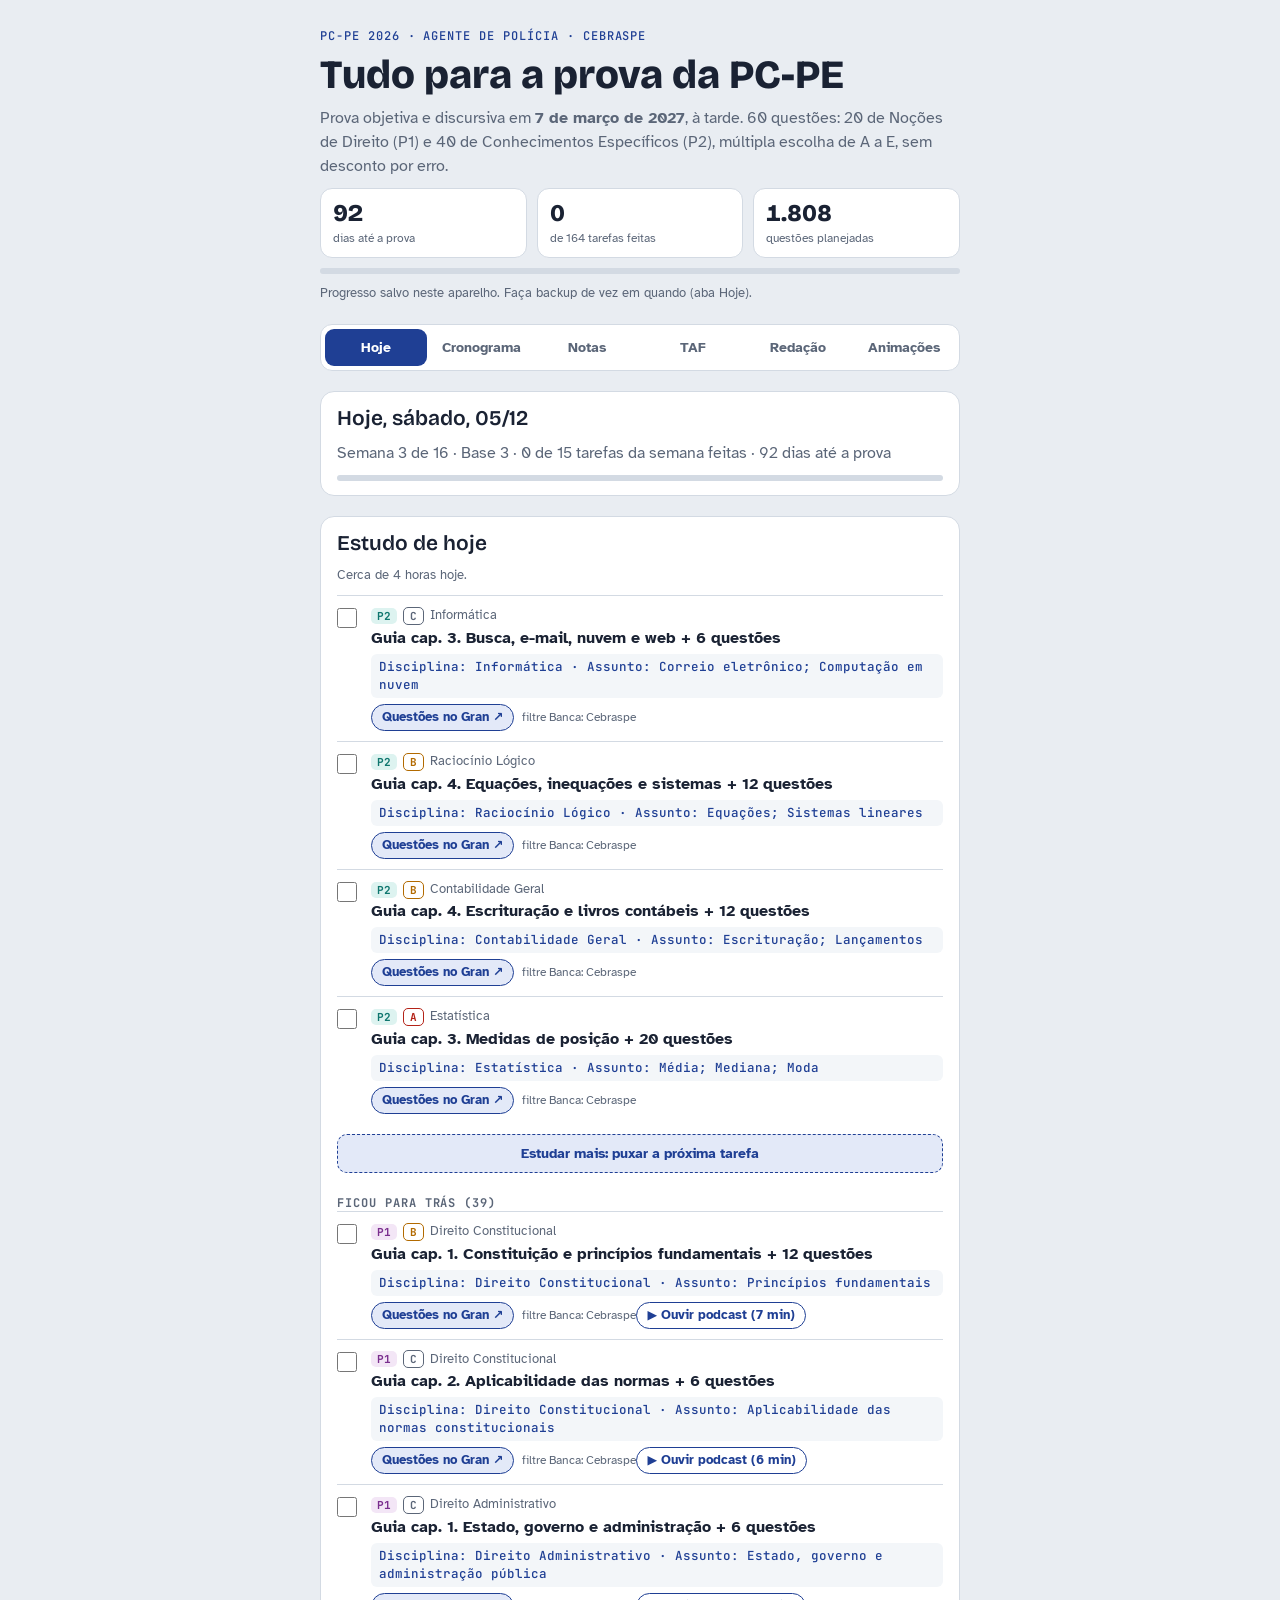
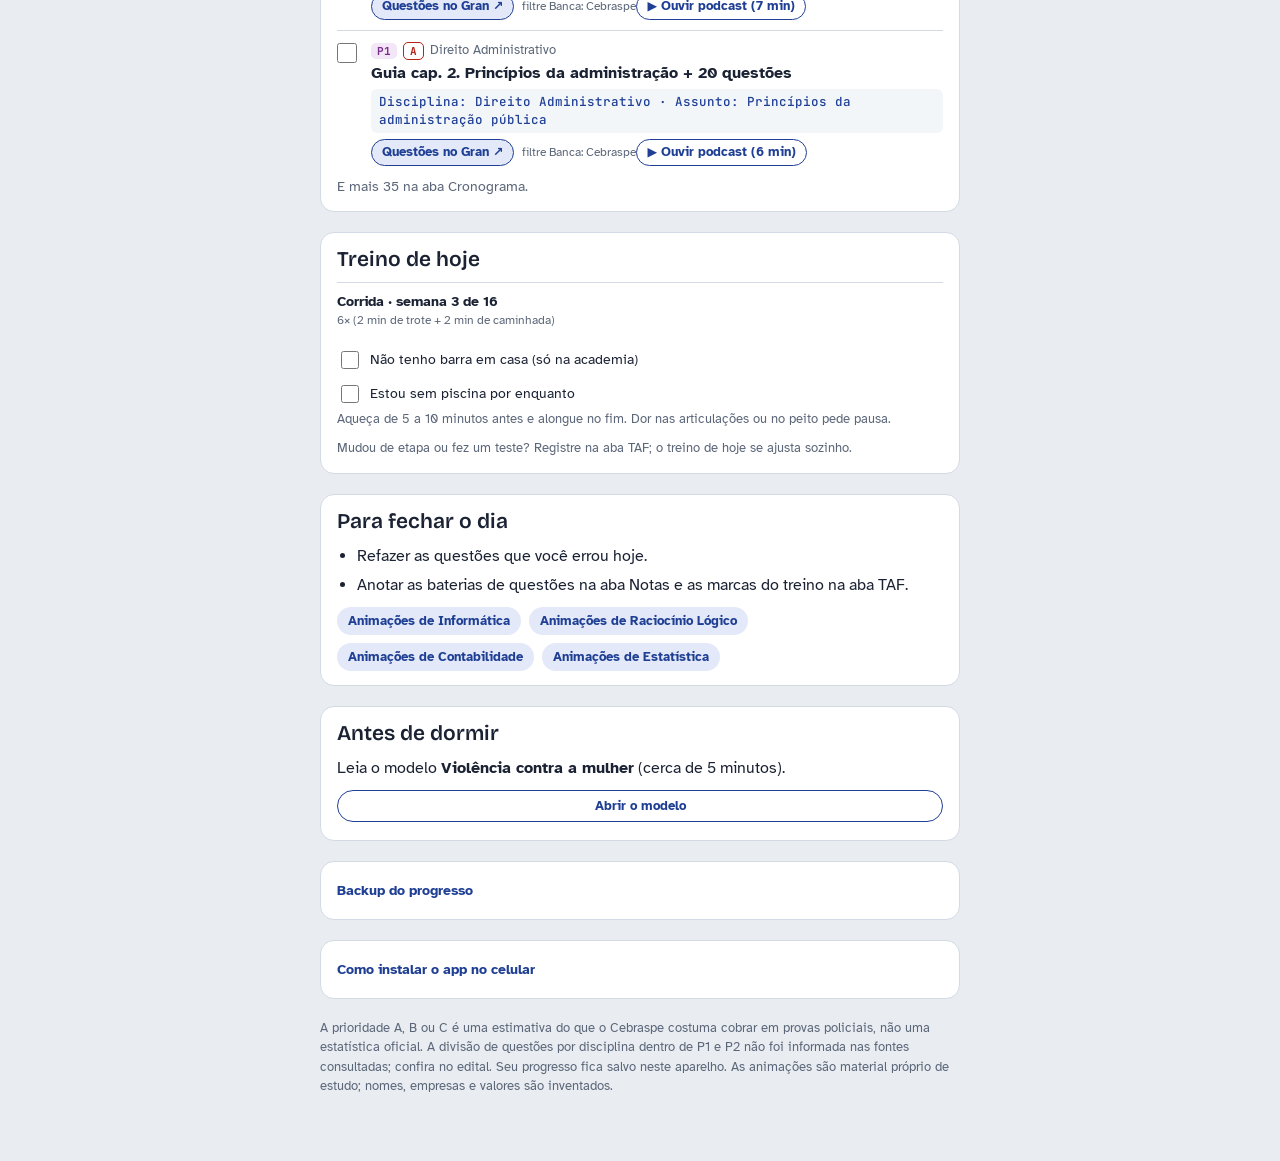
==== commit 9490b490: "Aba Redação: 10 modelos, esqueleto, conectivos e leitura da noite Co-Authored-By: Claude Opus 5.5 <n" ====
--- a/index.html
+++ b/index.html
@@ -249,7 +249,7 @@
 #anim .dchips button[aria-pressed="true"]{background:var(--accent);border-color:var(--accent);color:var(--card)}
 #anim .dchips button:focus-visible{outline:2px solid var(--accent);outline-offset:2px}
 #anim .hint{font-size:14px;color:var(--muted)}
-.tabs{display:grid;grid-template-columns:repeat(5,minmax(0,1fr));gap:4px;background:var(--card);border:1px solid var(--line);border-radius:12px;padding:4px;position:sticky;top:0;z-index:5}
+.tabs{display:grid;grid-template-columns:repeat(6,minmax(0,1fr));gap:4px;background:var(--card);border:1px solid var(--line);border-radius:12px;padding:4px;position:sticky;top:0;z-index:5}
 .tabs button{font:700 14px var(--f-body);border:0;border-radius:9px;padding:10px 2px;min-width:0;overflow:hidden;text-overflow:ellipsis;white-space:nowrap;background:transparent;color:var(--muted);cursor:pointer}
 .tabs button[aria-selected="true"]{background:var(--accent);color:var(--card)}
 .tabs button:focus-visible{outline:2px solid var(--accent);outline-offset:2px}
@@ -344,6 +344,22 @@
 body{padding-bottom:0}
 body:has(.pbar:not([hidden])){padding-bottom:140px}
 
+.rd-ul{margin:0;padding-left:20px;display:flex;flex-direction:column;gap:6px;line-height:1.5}
+#redacao .rd-h{margin:4px 0 8px;font:700 19px/1.3 var(--f-body);text-transform:none;letter-spacing:0;color:var(--ink)}
+.rd-mod{display:flex;flex-direction:column;gap:12px}
+.rd-cmd{margin:0;padding:10px 12px;background:var(--soft);border-radius:10px;line-height:1.5}
+.rd-asp{margin:0;padding-left:0;list-style:none;display:flex;flex-direction:column;gap:4px}
+.rd-asp b{display:inline-grid;place-items:center;width:22px;height:22px;border-radius:50%;background:var(--accent);color:var(--card);font-size:12px;margin-right:6px}
+.rd-par{border-left:3px solid var(--accent);padding:2px 0 2px 12px}
+.rd-par p{margin:4px 0 0;font-size:17px;line-height:1.7}
+.rd-par p b{color:var(--accent)}
+.rd-tag{font:700 12px var(--f-body);text-transform:uppercase;letter-spacing:.04em;color:var(--muted)}
+.rd-fx{font-size:15px!important;color:var(--muted)}
+.rd-con{display:grid;grid-template-columns:repeat(auto-fit,minmax(220px,1fr));gap:10px}
+.rd-con div{display:flex;flex-direction:column;gap:2px;padding:8px 10px;background:var(--soft);border-radius:10px;font-size:14.5px}
+.rd-det{border-top:1px solid var(--line);padding-top:4px}
+.rd-det .rd-mod{margin:8px 0 12px}
+
 </style>
 
 <div class="wrap">
@@ -364,6 +380,7 @@
     <button type="button" role="tab" id="tb-crono" aria-selected="false" aria-controls="tab-crono">Cronograma</button>
     <button type="button" role="tab" id="tb-notas" aria-selected="false" aria-controls="notas">Notas</button>
     <button type="button" role="tab" id="tb-taf" aria-selected="false" aria-controls="taf">TAF</button>
+    <button type="button" role="tab" id="tb-red" aria-selected="false" aria-controls="redacao">Redação</button>
     <button type="button" role="tab" id="tb-anim" aria-selected="false" aria-controls="anim">Animações</button>
   </div>
   <div id="tab-crono" role="tabpanel" aria-labelledby="tb-crono" hidden style="display:flex;flex-direction:column;gap:20px">
@@ -460,6 +477,10 @@
       <h2>Para fechar o dia</h2>
       <ul id="h-fim"></ul>
       <div id="h-anim" class="links"></div>
+    </section>
+    <section class="card">
+      <h2>Antes de dormir</h2>
+      <div id="h-red"></div>
     </section>
     <section class="card">
       <details class="xmore"><summary>Backup do progresso</summary>
@@ -626,6 +647,51 @@
         <li><b>Corrida:</b> pode usar relógio. Depois do sinal final, fique parada até medirem sua última volta.</li>
         <li>Cólica ou indisposição não dão direito a remarcar. Todos os testes são filmados.</li>
       </ul>
+    </section>
+  </div>
+  <div id="redacao" role="tabpanel" aria-labelledby="tb-red" hidden class="xpanel">
+    <section class="card">
+      <h2>Modelo desta noite</h2>
+      <p class="muted xsmall">Um modelo por noite, cerca de 5 minutos. Leia devagar, prestando atenção em onde cada aspecto entra e nos conectivos em negrito. No dia seguinte, tente lembrar o esqueleto sem olhar.</p>
+      <div id="rd-noite"></div>
+      <div class="xbtnrow"><button type="button" class="xbtn2" id="rd-prev">← Anterior</button><button type="button" class="xbtn2" id="rd-next">Próximo →</button></div>
+    </section>
+    <section class="card">
+      <h2>Como a discursiva funciona</h2>
+      <ul class="rd-ul">
+        <li><b>O que pedem:</b> um texto dissertativo sobre um tema atual de segurança pública, em <b>até 30 linhas</b>. O que passar da linha 30 é ignorado.</li>
+        <li><b>Valor:</b> 30 pontos. Abaixo de <b>15</b> você é eliminada.</li>
+        <li><b>Conteúdo (NC):</b> apresentação, estrutura e desenvolvimento do tema. O comando costuma listar <b>três aspectos</b>, e cada um vale uma parte da nota.</li>
+        <li><b>Erros (NE):</b> grafia, acentuação, concordância, regência, crase, pontuação, palavra mal usada.</li>
+        <li><b>Nota final:</b> NPD = NC − 6 × NE ÷ linhas escritas. Com 30 linhas, cada erro tira <b>0,2</b>. Com 20 linhas, tira <b>0,3</b>. Escrever perto de 30 linhas deixa cada erro mais barato.</li>
+        <li><b>Exemplo:</b> conteúdo 24, cinco erros em 30 linhas: 24 − 6 × 5 ÷ 30 = <b>23</b>.</li>
+        <li>Fuga ao tema ou folha em branco = zero. Não assine nem faça marcas no texto definitivo: isso anula a prova.</li>
+      </ul>
+    </section>
+    <section class="card">
+      <h2>O esqueleto que serve para qualquer tema</h2>
+      <div id="rd-esq"></div>
+    </section>
+    <section class="card">
+      <h2>Conectivos que estruturam o texto</h2>
+      <div id="rd-con"></div>
+    </section>
+    <section class="card">
+      <h2>Repertório que cabe em quase todo tema</h2>
+      <ul class="rd-ul" id="rd-rep"></ul>
+    </section>
+    <section class="card">
+      <h2>Revisão de 3 minutos antes de passar a limpo</h2>
+      <ul class="rd-ul" id="rd-rev"></ul>
+    </section>
+    <section class="card">
+      <h2>Todos os modelos</h2>
+      <div id="rd-todos"></div>
+    </section>
+    <section class="card">
+      <h2>Temas para treinar escrevendo</h2>
+      <p class="muted xsmall">Sem modelo pronto: use o esqueleto, escreva à mão em 30 linhas e cronometre 50 minutos.</p>
+      <ul class="rd-ul" id="rd-treino"></ul>
     </section>
   </div>
 
@@ -771,7 +837,7 @@
 
 <script>
 (function(){
-const T=['hoje','crono','notas','taf','anim'],P={hoje:'hoje',crono:'tab-crono',notas:'notas',taf:'taf',anim:'anim'};
+const T=['hoje','crono','notas','taf','red','anim'],P={hoje:'hoje',crono:'tab-crono',notas:'notas',taf:'taf',red:'redacao',anim:'anim'};
 function tab(w,disc){T.forEach(k=>{const on=k===w;document.getElementById('tb-'+k).setAttribute('aria-selected',on);document.getElementById(P[k]).hidden=!on;});
   try{localStorage.setItem('pcpe-aba',w)}catch(e){}
   if(w==='anim')requestAnimationFrame(()=>{window.__animShow&&window.__animShow(disc);});
@@ -1168,6 +1234,77 @@
 
 </script>
 <script>
+window.__red=[{"id": "mulher", "t": "Violência contra a mulher", "tema": "O enfrentamento da violência doméstica e familiar contra a mulher", "a": ["fatores que dificultam a denúncia pela vítima", "papel da Polícia Civil no atendimento e na investigação", "medidas para reduzir o feminicídio"], "p": [["Introdução", "A violência doméstica e familiar contra a mulher permanece como uma das violações de direitos mais persistentes no Brasil, apesar de avanços legislativos como a Lei Maria da Penha. **Nesse contexto**, enfrentar o problema exige compreender por que muitas vítimas não denunciam, valorizar a atuação qualificada da Polícia Civil e adotar medidas capazes de interromper o ciclo que culmina no feminicídio."], ["Aspecto 1", "**Em primeiro lugar**, a subnotificação decorre de fatores que se somam. A dependência econômica, o medo de represálias e a vergonha diante da família mantêm muitas mulheres em silêncio. **Além disso**, a desconfiança quanto à resposta do Estado, alimentada por atendimentos inadequados, faz a vítima considerar inútil procurar uma delegacia. **Assim**, a violência costuma ser revelada apenas quando já é grave."], ["Aspecto 2", "**Diante disso**, a Polícia Civil ocupa posição central. Cabe a ela acolher a vítima sem julgamentos, registrar a ocorrência, requerer com rapidez as medidas protetivas de urgência e reunir provas que sustentem a responsabilização do agressor. A lei prevê atendimento especializado e ininterrupto, preferencialmente por servidoras, o que reforça a importância das delegacias da mulher e da capacitação de todos os policiais."], ["Aspecto 3", "**Por fim**, reduzir o feminicídio depende de ações integradas. A fiscalização das medidas protetivas, cujo descumprimento é crime, o monitoramento eletrônico de agressores e a articulação entre polícia, Ministério Público, Judiciário e assistência social permitem agir antes do desfecho fatal. **Paralelamente**, a educação nas escolas ajuda a desconstruir a cultura de posse que sustenta essa violência."], ["Conclusão", "**Portanto**, o enfrentamento da violência contra a mulher requer mais do que leis rigorosas. Com acolhimento qualificado, investigação eficiente e proteção contínua, o Estado transforma a denúncia em caminho seguro e preserva vidas."]], "r": ["Lei 11.340/2006 (Maria da Penha): medidas protetivas de urgência.", "Art. 10-A da Maria da Penha (incluído pela Lei 13.505/2017): atendimento policial e pericial especializado, ininterrupto, preferencialmente por servidoras.", "Art. 24-A da Maria da Penha (Lei 13.641/2018): descumprir medida protetiva é crime.", "Lei 14.994/2024: feminicídio virou crime autônomo (art. 121-A do Código Penal), pena de 20 a 40 anos."]}, {"id": "cyber", "t": "Crimes digitais e golpes", "tema": "O crescimento dos crimes praticados por meios digitais e os desafios para a investigação policial", "a": ["fatores que favorecem os golpes digitais", "dificuldades da investigação desses crimes", "medidas de prevenção e de repressão"], "p": [["Introdução", "A digitalização das relações sociais e financeiras trouxe comodidade à população, **mas** também abriu espaço para uma criminalidade que atua a distância, em escala e com aparente anonimato. Golpes por aplicativos de mensagens, fraudes bancárias e invasões de dispositivos tornaram-se parte da rotina policial, o que exige analisar suas causas, os obstáculos à investigação e as formas de enfrentá-los."], ["Aspecto 1", "**De início**, a expansão desses delitos está ligada à combinação de baixo custo e alto retorno. Com um celular e dados pessoais vazados, o criminoso alcança milhares de vítimas em pouco tempo. **Somam-se a isso** a pouca familiaridade de parte da população com a segurança digital e a rapidez das transferências instantâneas, que tornam o prejuízo imediato e difícil de reverter."], ["Aspecto 2", "**No campo da investigação**, os desafios são grandes. Os autores usam contas de terceiros, chips cadastrados em nome de outras pessoas e servidores no exterior, o que fragmenta os vestígios. **Além disso**, obter registros de provedores e de bancos depende de ordem judicial e de cooperação ágil, nem sempre disponível. **Por isso**, delegacias especializadas e equipes com formação técnica são indispensáveis."], ["Aspecto 3", "**Quanto às soluções**, é preciso agir em duas frentes. Na prevenção, campanhas de educação digital e alertas nos aplicativos bancários reduzem a vulnerabilidade das vítimas. Na repressão, rastrear o caminho do dinheiro, integrar bases de dados e cooperar com outros países, o que a adesão do Brasil à Convenção de Budapeste facilita, permite alcançar as organizações por trás dos golpes."], ["Conclusão", "**Dessa forma**, o combate ao crime digital exige polícia tecnicamente preparada e cidadãos informados. Investir em inteligência e capacitação é condição para que o ambiente virtual não se torne território sem lei."]], "r": ["Lei 12.737/2012 (Lei Carolina Dieckmann): invasão de dispositivo informático, art. 154-A do Código Penal.", "Lei 14.155/2021: fraude eletrônica (art. 171, § 2º-A) e furto mediante fraude eletrônica, com penas maiores.", "Marco Civil da Internet (Lei 12.965/2014): provedores guardam registros (conexão por 1 ano, aplicações por 6 meses) e entregam mediante ordem judicial.", "Convenção de Budapeste: tratado internacional sobre crimes cibernéticos, ao qual o Brasil aderiu."]}, {"id": "faccoes", "t": "Facções e sistema prisional", "tema": "A expansão das facções criminosas e o papel do sistema prisional", "a": ["relação entre os presídios e o fortalecimento das facções", "impactos sobre a segurança da população", "estratégias de enfrentamento"], "p": [["Introdução", "As facções criminosas deixaram de ser um fenômeno restrito às grandes metrópoles e passaram a disputar territórios em diversas regiões do país. **Nesse cenário**, o sistema prisional, que deveria contribuir para a ressocialização, muitas vezes funciona como espaço de recrutamento e de comando, o que torna necessário discutir essa relação, seus efeitos sobre a sociedade e os caminhos para enfrentá-la."], ["Aspecto 1", "**Em primeiro lugar**, a superlotação e a precariedade das unidades criam um ambiente em que o preso busca proteção e acesso a bens básicos junto às facções. Em troca, assume dívidas e lealdades que continuam após a saída. O Supremo Tribunal Federal chegou a reconhecer um estado de coisas inconstitucional no sistema carcerário, **o que evidencia** a gravidade do quadro."], ["Aspecto 2", "**Em segundo lugar**, os reflexos desse fortalecimento recaem sobre a população. A disputa por rotas do tráfico eleva os homicídios, impõe regras a comunidades inteiras e amplia crimes como extorsões e roubos. **Além disso**, ordens emitidas de dentro dos presídios coordenam ataques e intimidam testemunhas, comprometendo a própria atuação do Estado."], ["Aspecto 3", "**Diante disso**, o enfrentamento deve combinar inteligência e gestão prisional. Técnicas da Lei de Organizações Criminosas, como colaboração premiada, ação controlada e infiltração de agentes, permitem atingir lideranças. **Ao mesmo tempo**, bloquear comunicações ilícitas, isolar líderes, oferecer trabalho e estudo aos presos e investigar o patrimônio das facções reduzem seu poder de recrutamento e de financiamento."], ["Conclusão", "**Em suma**, não há vitória sobre o crime organizado sem retomar o controle dos presídios. Integração entre as polícias, inteligência e políticas de reinserção social formam o caminho mais consistente."]], "r": ["Lei 12.850/2013 (Organizações Criminosas): colaboração premiada, ação controlada, infiltração de agentes.", "STF, ADPF 347: estado de coisas inconstitucional no sistema prisional.", "EC 104/2019: criou as polícias penais (art. 144, VI, da CF)."]}, {"id": "tecnologia", "t": "Tecnologia na investigação", "tema": "O uso de novas tecnologias pela polícia: eficiência e respeito aos direitos fundamentais", "a": ["benefícios das tecnologias para a atividade policial", "riscos do uso dessas ferramentas", "garantias para um uso responsável"], "p": [["Introdução", "Câmeras de monitoramento, reconhecimento facial, análise de dados e câmeras corporais têm transformado o trabalho policial. **Embora** essas ferramentas ampliem a capacidade de prevenir e esclarecer crimes, seu uso levanta questões sobre privacidade e sobre erros que podem atingir inocentes. **Assim**, convém examinar seus benefícios, seus riscos e as garantias necessárias para um emprego responsável."], ["Aspecto 1", "**Inicialmente**, os ganhos são evidentes. Imagens e dados digitais permitem reconstruir trajetos, identificar suspeitos e localizar veículos com rapidez, produzindo provas técnicas menos dependentes da memória de testemunhas. As câmeras corporais, **por sua vez**, registram as abordagens, protegem o policial contra acusações infundadas e inibem abusos."], ["Aspecto 2", "**Por outro lado**, os riscos não podem ser ignorados. Sistemas de reconhecimento facial erram mais com determinados grupos, o que pode levar a prisões injustas, e a coleta massiva de dados sem regras claras ameaça a intimidade. Reconhecimentos mal conduzidos já resultaram na condenação de inocentes, **razão pela qual** os tribunais passaram a exigir o rito do Código de Processo Penal."], ["Aspecto 3", "**Por isso**, o uso responsável depende de garantias. A tecnologia deve indicar linhas de investigação, nunca dispensar a confirmação por outras provas. É preciso preservar a cadeia de custódia dos vestígios digitais, controlar e registrar o acesso às bases de dados e capacitar os servidores. **Também** é necessária lei específica sobre dados na segurança pública, tema que a LGPD deixou para legislação própria."], ["Conclusão", "**Conclui-se**, portanto, que a tecnologia é aliada valiosa da investigação, desde que submetida a controle e transparência. Eficiência e respeito aos direitos fundamentais não são objetivos opostos, mas complementares."]], "r": ["Cadeia de custódia: arts. 158-A a 158-F do CPP (Pacote Anticrime, Lei 13.964/2019).", "Reconhecimento de pessoas: art. 226 do CPP; o STJ (HC 598.886/SC, 2020) passou a exigir que o rito seja seguido.", "LGPD (Lei 13.709/2018), art. 4º, III: segurança pública fica para lei específica."]}, {"id": "saude", "t": "Saúde mental do policial", "tema": "A saúde mental dos profissionais de segurança pública", "a": ["fatores de adoecimento psíquico na atividade policial", "consequências para o profissional e para o serviço prestado", "medidas de prevenção e de cuidado"], "p": [["Introdução", "Os profissionais de segurança pública lidam diariamente com violência, risco de morte e sofrimento alheio. **Nesse contexto**, o adoecimento mental da categoria, que se manifesta em ansiedade, depressão, dependência química e até suicídio, tornou-se tema urgente, cujo enfrentamento exige compreender suas causas, seus efeitos e as medidas de cuidado possíveis."], ["Aspecto 1", "**Em primeiro lugar**, o adoecimento resulta da exposição contínua a situações traumáticas, somada a jornadas extensas, escalas que prejudicam o sono e a convivência familiar e cobranças por resultados. **Além disso**, o estigma em torno do sofrimento psíquico faz com que muitos policiais escondam sintomas por receio de parecerem fracos ou de perderem a função."], ["Aspecto 2", "**Como consequência**, os prejuízos atingem o servidor e a sociedade. No plano individual, há afastamentos, conflitos familiares e casos extremos de autoextermínio. No plano institucional, o profissional esgotado tende a decidir com menos equilíbrio em ocorrências críticas, o que aumenta o risco de erros e de uso desproporcional da força, **além de** reduzir o efetivo disponível."], ["Aspecto 3", "**Diante desse quadro**, o cuidado deve ser política permanente, e não ação pontual. A Lei do Sistema Único de Segurança Pública prevê programa de qualidade de vida para esses profissionais, o que deve se traduzir em acompanhamento psicológico regular e sigiloso, apoio após ocorrências graves, escalas compatíveis com o descanso e chefias preparadas para identificar sinais de alerta."], ["Conclusão", "**Portanto**, cuidar de quem protege é condição para uma segurança pública eficiente. Um policial saudável atende melhor a população, toma decisões mais seguras e preserva a própria vida."]], "r": ["Lei 13.675/2018 (SUSP): institui o Pró-Vida, programa de qualidade de vida dos profissionais de segurança pública.", "Termos úteis: estresse ocupacional, estigma, autoextermínio, acompanhamento psicossocial."]}, {"id": "integracao", "t": "Integração das forças (SUSP)", "tema": "A integração entre as instituições de segurança pública como condição para a eficiência no combate à criminalidade", "a": ["problemas causados pela atuação isolada dos órgãos", "instrumentos de integração existentes", "benefícios esperados para a sociedade"], "p": [["Introdução", "A Constituição Federal define a segurança pública como dever do Estado, direito e responsabilidade de todos, exercida por diversos órgãos com atribuições próprias. **No entanto**, a atuação isolada dessas instituições ainda compromete resultados, o que torna a integração entre elas tema central para a eficiência do sistema."], ["Aspecto 1", "**Em primeiro lugar**, a falta de coordenação gera desperdício e lacunas. Órgãos que não compartilham informações repetem diligências, perdem o rastro de criminosos que atuam em vários estados e, por vezes, disputam espaço em vez de cooperar. **Além disso**, a ausência de bases de dados padronizadas impede diagnósticos precisos e dificulta o planejamento das ações."], ["Aspecto 2", "**Para superar esse quadro**, o país conta com instrumentos importantes. A Lei do Sistema Único de Segurança Pública estabeleceu atuação conjunta, metas e compartilhamento de dados entre União, estados e municípios. Operações integradas, centros de comando e controle e sistemas nacionais de informações permitem que polícias, perícia e guardas municipais atuem de modo coordenado, **sem que** cada órgão perca sua atribuição constitucional."], ["Aspecto 3", "**Como resultado**, a sociedade ganha em várias frentes. A investigação se torna mais rápida, o uso do efetivo mais racional e a prestação de contas mais transparente, já que metas comuns permitem avaliar as políticas. Experiências de gestão por resultados, como o Pacto pela Vida, em Pernambuco, mostraram que a articulação entre órgãos contribui para reduzir os crimes violentos."], ["Conclusão", "**Em síntese**, integrar não significa fundir instituições, mas fazê-las trabalhar com propósito comum. Dados compartilhados, planejamento conjunto e avaliação de resultados são o caminho para uma segurança pública mais eficiente."]], "r": ["Art. 144 da CF: segurança pública é dever do Estado, direito e responsabilidade de todos.", "Lei 13.675/2018: cria o SUSP e a Política Nacional de Segurança Pública e Defesa Social.", "Pacto pela Vida (Pernambuco, 2007): política estadual de redução de homicídios com metas e monitoramento."]}, {"id": "forca", "t": "Uso da força e legitimidade", "tema": "O uso da força pelos agentes de segurança pública e a legitimidade da atuação policial", "a": ["princípios que regem o uso da força", "consequências do uso excessivo da força", "medidas para assegurar o uso proporcional"], "p": [["Introdução", "O Estado detém o monopólio do uso legítimo da força, e a polícia é a instituição que o exerce no cotidiano. **Contudo**, essa prerrogativa só se mantém legítima quando aplicada dentro de limites legais e éticos. **Por essa razão**, discutir os princípios do uso da força, os efeitos de seu excesso e as formas de controle é essencial para uma polícia eficiente e respeitada."], ["Aspecto 1", "**Em primeiro lugar**, o uso da força deve observar legalidade, necessidade, proporcionalidade, moderação e conveniência. Isso significa empregar o nível de força compatível com a ameaça, priorizar a verbalização e os instrumentos de menor potencial ofensivo e reservar a arma de fogo para situações de risco real à vida do agente ou de terceiros."], ["Aspecto 2", "**Em segundo lugar**, o excesso traz consequências graves. Além de produzir vítimas inocentes, gera desconfiança da população, que deixa de colaborar com informações e testemunhos, recurso indispensável à investigação. **Ademais**, resulta em responsabilização criminal e administrativa do agente e em indenizações pagas pelo Estado, o que enfraquece a imagem de toda a instituição."], ["Aspecto 3", "**Diante disso**, algumas medidas se mostram eficazes. Treinamento contínuo em abordagem e negociação, equipamentos não letais disponíveis, câmeras corporais e corregedorias atuantes permitem prevenir e apurar abusos. **Paralelamente**, a valorização profissional e o acompanhamento psicológico reduzem o estresse que favorece reações desproporcionais."], ["Conclusão", "**Portanto**, a força policial legítima é aquela usada na medida certa. Quando a população confia na polícia, a segurança pública se fortalece e o trabalho do agente se torna mais seguro e mais eficiente."]], "r": ["Lei 13.060/2014: prioriza instrumentos de menor potencial ofensivo.", "Portaria Interministerial 4.226/2010: princípios da legalidade, necessidade, proporcionalidade, moderação e conveniência.", "Lei 13.869/2019 (Abuso de Autoridade)."]}, {"id": "jovens", "t": "Violência letal contra jovens", "tema": "A violência letal contra jovens no Brasil", "a": ["perfil das vítimas e causas da vulnerabilidade", "relação com o tráfico de drogas", "políticas de prevenção"], "p": [["Introdução", "Os jovens, sobretudo homens negros moradores de periferias, concentram a maior parte das vítimas de homicídio no Brasil, segundo levantamentos como o Atlas da Violência. **Esse quadro** revela uma perda humana e social de grandes proporções e exige analisar suas causas, sua relação com o tráfico de drogas e as políticas capazes de revertê-lo."], ["Aspecto 1", "**De início**, a vulnerabilidade desses jovens está associada à desigualdade. Evasão escolar, falta de oportunidades de trabalho e ausência de espaços de lazer e cultura em determinados territórios reduzem as perspectivas de futuro. **Nesse vazio**, conflitos banais e a circulação de armas de fogo transformam desavenças em mortes."], ["Aspecto 2", "**Além disso**, o tráfico exerce forte atração sobre adolescentes, ao oferecer renda rápida e sensação de pertencimento. Uma vez recrutados, eles ocupam as funções mais expostas, como a venda nas ruas e a vigilância de pontos, e tornam-se alvos de grupos rivais e de confrontos armados. **Assim**, o mercado ilícito de drogas alimenta um ciclo de recrutamento e morte."], ["Aspecto 3", "**Diante disso**, a prevenção precisa unir segurança e políticas sociais. Escola em tempo integral, qualificação profissional e programas de esporte e cultura reduzem a atração do crime. No campo policial, controlar armas, investigar homicídios com foco em autores e lideranças e proteger testemunhas rompem a sensação de impunidade. O ECA prevê, **ainda**, medidas socioeducativas voltadas à reinserção."], ["Conclusão", "**Conclui-se**, portanto, que proteger a juventude é investir no futuro do país. Somente a atuação conjunta de polícia, escola, família e comunidade pode interromper esse ciclo de violência."]], "r": ["Atlas da Violência (Ipea e Fórum Brasileiro de Segurança Pública): jovens e pessoas negras são a maioria das vítimas de homicídio.", "ECA (Lei 8.069/1990): medidas socioeducativas.", "Lei 11.343/2006 (Drogas): distingue usuário (art. 28) de traficante (art. 33)."]}, {"id": "impunidade", "t": "Investigação e impunidade", "tema": "A investigação criminal como instrumento de combate à impunidade", "a": ["consequências da baixa taxa de esclarecimento de crimes", "papel da Polícia Civil e da perícia", "medidas para aumentar a resolução dos crimes"], "p": [["Introdução", "Grande parte dos homicídios no Brasil não tem a autoria esclarecida, segundo estudos de organizações dedicadas à segurança pública. **Essa realidade** alimenta a sensação de impunidade e enfraquece o efeito preventivo da lei penal, o que torna necessário discutir suas consequências, o papel da investigação policial e as medidas capazes de ampliar a resolução dos crimes."], ["Aspecto 1", "**Em primeiro lugar**, a baixa resolução produz efeitos em cadeia. Quando o autor não é identificado, a família da vítima fica sem resposta e o criminoso permanece livre para reincidir. **Além disso**, é a certeza da punição, mais do que a severidade da pena, que desestimula o crime; sem ela, leis mais duras têm pouco efeito prático."], ["Aspecto 2", "**Nesse contexto**, a Polícia Civil, a quem a Constituição atribui as funções de polícia judiciária e a apuração das infrações penais, tem papel decisivo. Por meio do inquérito policial, reúne elementos de autoria e materialidade que sustentarão a ação penal. A perícia, **por sua vez**, fornece provas técnicas, como balística e DNA, menos sujeitas às falhas da prova testemunhal."], ["Aspecto 3", "**Para ampliar a resolução**, algumas medidas são essenciais. É preciso recompor o efetivo de investigadores e peritos, preservar os locais de crime nas primeiras horas, garantir a cadeia de custódia dos vestígios e investir em bancos de perfis genéticos e de dados balísticos. **Também** importam delegacias especializadas em homicídios e o acompanhamento de indicadores de esclarecimento."], ["Conclusão", "**Em suma**, combater a impunidade depende menos de novas leis e mais de investigação qualificada. Uma Polícia Civil estruturada é a base para que a justiça alcance quem comete crimes."]], "r": ["Art. 144, § 4º, da CF: polícia civil exerce funções de polícia judiciária e apura infrações penais, exceto as militares.", "Cadeia de custódia: arts. 158-A a 158-F do CPP.", "Ideia clássica (Beccaria): a certeza da punição previne mais do que a severidade da pena."]}, {"id": "comunidade", "t": "Polícia e comunidade", "tema": "A participação da sociedade na segurança pública e a aproximação entre polícia e comunidade", "a": ["importância da confiança entre polícia e população", "formas de participação da comunidade", "obstáculos a essa aproximação e formas de superá-los"], "p": [["Introdução", "Ao afirmar que a segurança pública é dever do Estado, direito e responsabilidade de todos, a Constituição Federal indica que a proteção da sociedade não depende apenas das forças policiais. **Nesse sentido**, a aproximação entre polícia e comunidade é estratégia relevante, cuja análise passa pela importância da confiança, pelas formas de participação e pelos obstáculos a superar."], ["Aspecto 1", "**Em primeiro lugar**, a confiança é a base do trabalho policial. Grande parte das informações que levam ao esclarecimento de crimes chega por meio de vítimas, testemunhas e denúncias anônimas. Quando a população enxerga a polícia como parceira, colabora mais, **o que** torna a investigação mais rápida e a prevenção mais eficaz."], ["Aspecto 2", "**Em segundo lugar**, essa participação pode ocorrer de várias formas. Conselhos comunitários de segurança permitem que moradores apontem problemas e acompanhem ações. Canais de denúncia anônima e redes de vizinhos ligadas às autoridades ampliam o fluxo de informações. **Além disso**, o policiamento comunitário, com agentes fixos em uma área, cria vínculos e permite conhecer a dinâmica local."], ["Aspecto 3", "**Contudo**, há obstáculos. O medo de represálias de grupos criminosos, o histórico de abordagens abusivas em certas comunidades e a rotatividade do efetivo dificultam a construção de vínculos. **Para superá-los**, é preciso garantir sigilo e proteção a quem colabora, investir em atendimento respeitoso e dar retorno à população sobre os resultados, mostrando que a participação produz efeitos concretos."], ["Conclusão", "**Portanto**, uma segurança pública eficiente se constrói com a sociedade, e não apenas para ela. Polícia próxima e comunidade participativa formam uma parceria capaz de reduzir a violência."]], "r": ["Art. 144 da CF: \"responsabilidade de todos\".", "Conselhos comunitários de segurança e policiamento comunitário (polícia de proximidade)."]}];
+/* ---------- aba Redação ---------- */
+(function(){
+const R=window.__red||[];if(!R.length)return;
+const $=id=>document.getElementById(id);
+const esc=s=>String(s).replace(/[&<>"]/g,c=>({'&':'&amp;','<':'&lt;','>':'&gt;','"':'&quot;'}[c]));
+const bold=s=>esc(s).replace(/\*\*(.+?)\*\*/g,'<b>$1</b>');
+const words=m=>m.p.reduce((a,p)=>a+p[1].replace(/\*\*/g,'').split(/\s+/).length,0);
+const D0=new Date(2026,10,15);
+function idxHoje(){const t=new Date();t.setHours(0,0,0,0);const n=Math.round((t-D0)/864e5);return((n%R.length)+R.length)%R.length;}
+let cur=idxHoje();
+try{const o=JSON.parse(localStorage.getItem('pcpe-red-sel')||'null');const t=new Date().toDateString();if(o&&o.d===t&&o.i<R.length)cur=o.i;}catch(e){}
+function modelo(m,full){
+  const asp=m.a.map((a,i)=>`<li><b>${i+1}</b> ${esc(a)}</li>`).join('');
+  const ps=m.p.map(p=>`<div class="rd-par"><span class="rd-tag">${esc(p[0])}</span><p>${bold(p[1])}</p></div>`).join('');
+  const rep=m.r.length?`<details class="xmore"><summary>Repertório usado</summary><ul class="rd-ul">${m.r.map(r=>`<li>${esc(r)}</li>`).join('')}</ul></details>`:'';
+  return `<div class="rd-mod"><p class="rd-cmd"><span class="muted xsmall">Comando</span><br>Redija um texto dissertativo acerca do tema <b>${esc(m.tema)}</b>. Aborde os seguintes aspectos:</p>
+    <ol class="rd-asp">${asp}</ol>${ps}
+    <p class="muted xsmall">${words(m)} palavras, cerca de ${Math.round(words(m)/9.5)} linhas escritas à mão.</p>${rep}</div>`;
+}
+function noite(){
+  const m=R[cur];
+  $('rd-noite').innerHTML=`<h3 class="rd-h">${cur+1}. ${esc(m.t)}</h3>`+modelo(m);
+  try{localStorage.setItem('pcpe-red-sel',JSON.stringify({d:new Date().toDateString(),i:cur}))}catch(e){}
+  hojeCard();
+}
+function hojeCard(){
+  const el=$('h-red');if(!el)return;
+  el.innerHTML=`<p>Leia o modelo <b>${esc(R[cur].t)}</b> (cerca de 5 minutos).</p><div class="xbtnrow"><button type="button" class="xbtn2" id="h-red-go">Abrir o modelo</button></div>`;
+  $('h-red-go').addEventListener('click',()=>{window.__tab&&window.__tab('red');});
+}
+$('rd-prev').addEventListener('click',()=>{cur=(cur-1+R.length)%R.length;noite();});
+$('rd-next').addEventListener('click',()=>{cur=(cur+1)%R.length;noite();});
+$('rd-todos').innerHTML=R.map((m,i)=>`<details class="xmore rd-det"><summary>${i+1}. ${esc(m.t)}</summary>${modelo(m)}</details>`).join('');
+const ESQ=[
+ ['Introdução','3 a 5 linhas','Contextualize o tema com um fato ou uma referência (Constituição, lei, dado) e anuncie os três aspectos do comando.','[Fato ou referência sobre o tema]. <b>Nesse contexto</b>, [o tema] exige analisar [aspecto 1], [aspecto 2] e [aspecto 3].'],
+ ['Desenvolvimento 1','6 a 7 linhas','Responda o aspecto 1 do comando, usando as palavras dele na primeira frase. Depois explique: causa, exemplo ou lei.','<b>Em primeiro lugar</b>, [aspecto 1]. [Explicação]. <b>Além disso</b>, [segundo argumento]. <b>Assim</b>, [fechamento].'],
+ ['Desenvolvimento 2','6 a 7 linhas','Aspecto 2, na mesma lógica. Um parágrafo para cada aspecto, na ordem do comando.','<b>Em segundo lugar</b>, [aspecto 2]. [Explicação]. <b>Ademais</b>, [exemplo ou consequência].'],
+ ['Desenvolvimento 3','6 a 7 linhas','Aspecto 3. Quando o comando pede medidas ou soluções, diga quem faz o quê.','<b>Diante disso</b>, [aspecto 3]. [Medida 1, com quem executa]. <b>Paralelamente</b>, [medida 2].'],
+ ['Conclusão','3 a 4 linhas','Retome a ideia central e feche com uma frase de síntese. Não traga argumento novo.','<b>Portanto</b>, [retomada da tese]. [Síntese das medidas e frase final].']];
+$('rd-esq').innerHTML=ESQ.map(e=>`<div class="rd-par"><span class="rd-tag">${e[0]} · ${e[1]}</span><p>${e[2]}</p><p class="rd-fx">${e[3]}</p></div>`).join('')+
+ '<p class="muted xsmall">Total: 25 a 30 linhas. Sem título, sem primeira pessoa, sem gíria e sem pergunta retórica. Frases curtas erram menos.</p>';
+const CON=[['Para abrir','Nesse contexto · Diante desse cenário · Nesse sentido'],['Para ordenar','Em primeiro lugar · Em segundo lugar · Por fim · De início'],
+ ['Para somar','Além disso · Ademais · Somam-se a isso · Também'],['Para opor','Contudo · No entanto · Por outro lado · Embora (com verbo no subjuntivo)'],
+ ['Para causa e efeito','Por isso · Assim · Como consequência · Razão pela qual'],['Para ações simultâneas','Paralelamente · Ao mesmo tempo · Por sua vez'],
+ ['Para concluir','Portanto · Em suma · Em síntese · Conclui-se, portanto, que']];
+$('rd-con').innerHTML='<div class="rd-con">'+CON.map(c=>`<div><b>${c[0]}</b><span>${c[1]}</span></div>`).join('')+'</div>';
+const REP=['Art. 144 da Constituição: segurança pública é dever do Estado, direito e responsabilidade de todos.',
+ 'Art. 144, § 4º: a polícia civil exerce as funções de polícia judiciária e apura as infrações penais, exceto as militares.',
+ 'Lei 13.675/2018: cria o Sistema Único de Segurança Pública (SUSP), com atuação integrada, metas e compartilhamento de dados.',
+ 'Pacto pela Vida (Pernambuco, 2007): política de redução de homicídios baseada em metas e monitoramento.',
+ 'Anuário Brasileiro de Segurança Pública e Atlas da Violência: cite como fonte, sem inventar números.',
+ 'Inquérito policial, perícia e cadeia de custódia (arts. 158-A a 158-F do CPP): servem para temas de investigação e tecnologia.',
+ 'Dignidade da pessoa humana (art. 1º, III, da CF): serve para uso da força, sistema prisional e grupos vulneráveis.'];
+$('rd-rep').innerHTML=REP.map(r=>`<li>${esc(r)}</li>`).join('');
+const REV=['Os três aspectos do comando aparecem, cada um no seu parágrafo?','Passou de 30 linhas? Corte, porque o excesso não é lido.',
+ 'Há (tempo passado) e a (distância ou futuro): "há anos", "daqui a dois dias".','Mas (oposição) e mais (quantidade).',
+ 'Crase: antes de palavra masculina e de verbo não há crase.','Nunca separe sujeito e verbo com vírgula.',
+ 'Concordância: "existem problemas", "houve casos" (haver no sentido de existir não vai ao plural).','Por que, porque, por quê, porquê.',
+ 'Palavra que você não sabe escrever: troque por um sinônimo que você sabe.'];
+$('rd-rev').innerHTML=REV.map(r=>`<li>${esc(r)}</li>`).join('');
+const TR=['Desaparecimento de pessoas e a busca imediata (Lei 13.812/2019)','Controle de armas de fogo e redução de homicídios',
+ 'Violência contra crianças e adolescentes no ambiente digital','Violência nas escolas: prevenção e atuação policial',
+ 'Desinformação e notícias falsas em situações de crise na segurança pública','Violência contra a pessoa idosa','Tráfico de pessoas',
+ 'Roubos e furtos de celulares e o mercado de receptação'];
+$('rd-treino').innerHTML=TR.map(r=>`<li>${esc(r)}</li>`).join('');
+noite();
+})();
+
+</script>
+<script>
 
 (function(){
 const NS='http://www.w3.org/2000/svg';
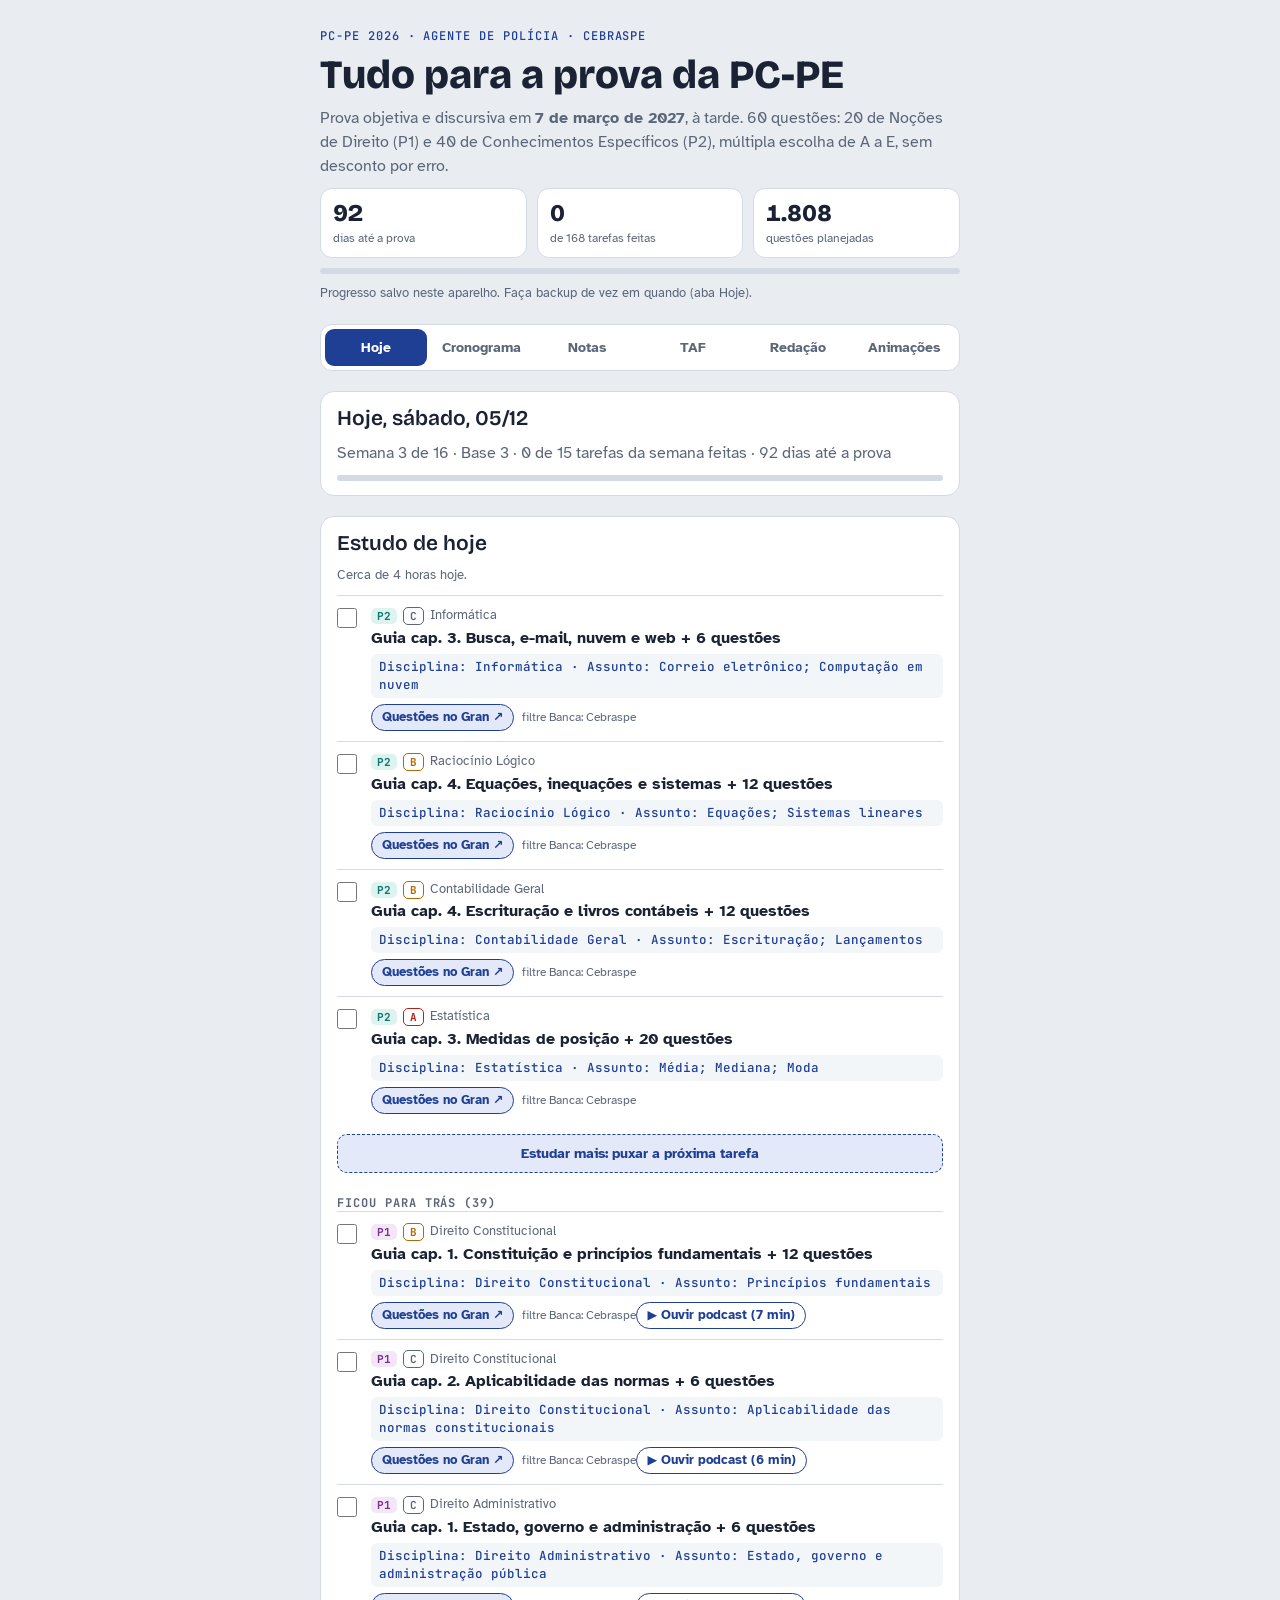
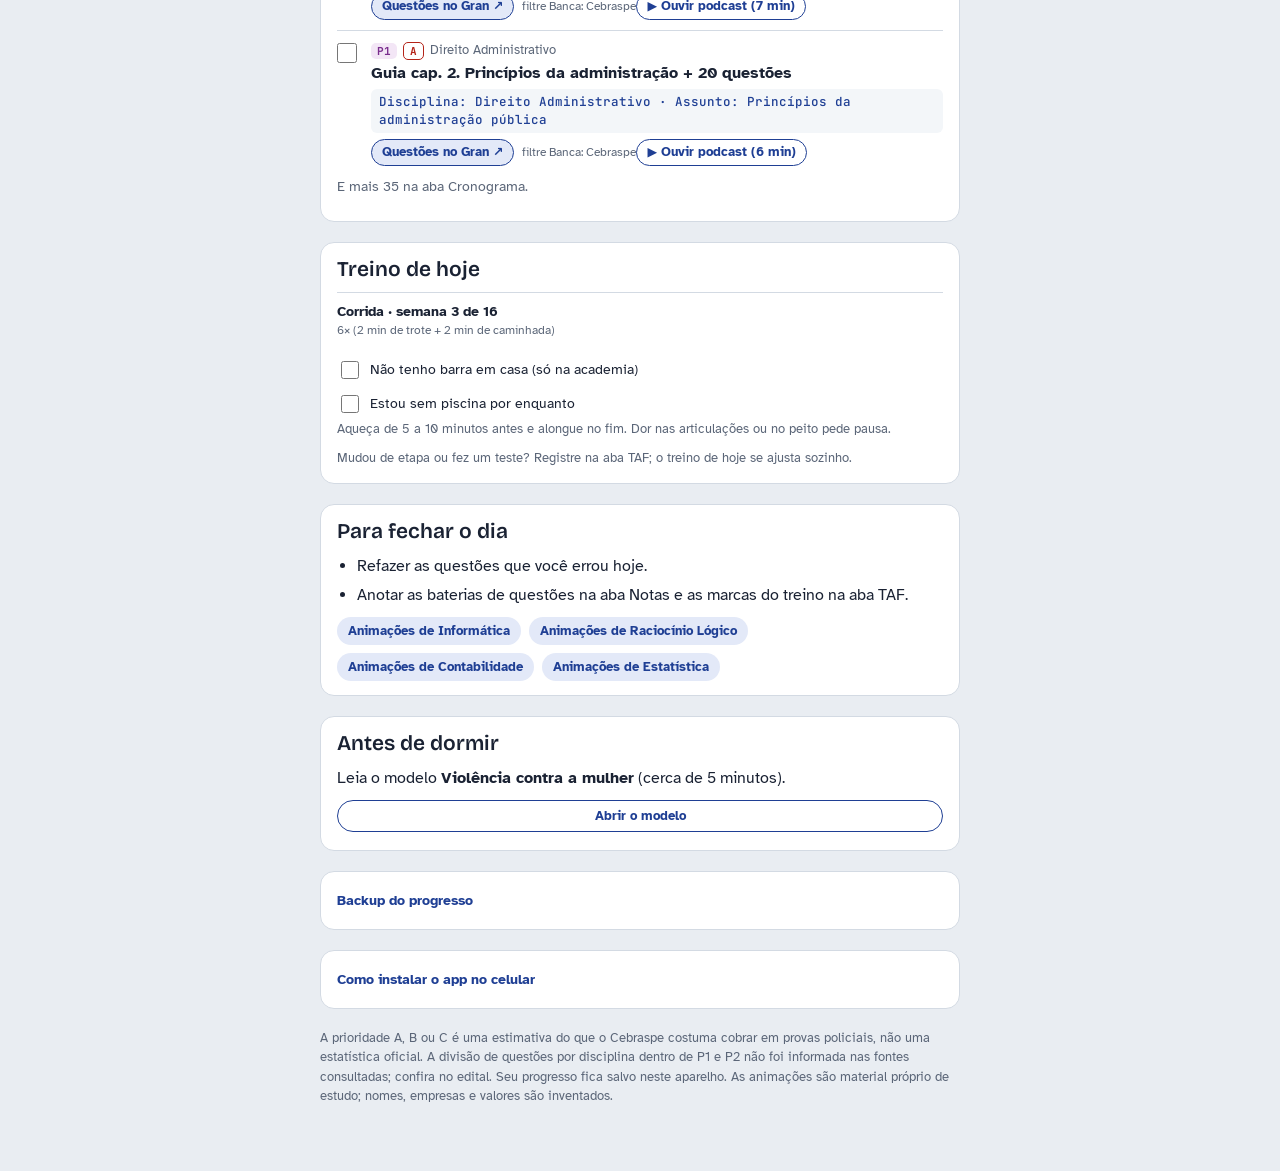
==== commit 7488a10a: "Caderno de erros com o 1º simulado, Probabilidade na semana 5 e simulado a cada 2 semanas Co-Authore" ====
--- a/index.html
+++ b/index.html
@@ -360,6 +360,24 @@
 .rd-det{border-top:1px solid var(--line);padding-top:4px}
 .rd-det .rd-mod{margin:8px 0 12px}
 
+.er-bar{display:flex;flex-wrap:wrap;gap:8px;align-items:center;justify-content:space-between;margin:6px 0 10px}
+.er-filt{display:flex;gap:6px;flex-wrap:wrap}
+.er-filt button{font:600 13px var(--f-body);border:1px solid var(--line);background:var(--card);color:var(--ink);border-radius:999px;padding:6px 12px;cursor:pointer}
+.er-filt button[aria-pressed="true"]{background:var(--accent);border-color:var(--accent);color:var(--card)}
+#err-disc,.er-acts select{font:500 13px var(--f-body);color:var(--ink);background:var(--soft);border:1px solid var(--line);border-radius:8px;padding:6px 8px;max-width:100%}
+.er-list{display:flex;flex-direction:column;gap:10px}
+.er-row{border:1px solid var(--line);border-radius:12px;padding:10px 12px;display:flex;flex-direction:column;gap:4px}
+.er-pronta{border-left:4px solid var(--accent)}
+.er-top{display:flex;gap:8px;align-items:center;flex-wrap:wrap}
+.er-disc{font:700 12px var(--f-body);text-transform:uppercase;letter-spacing:.03em;color:var(--muted)}
+.er-cod{font:600 12px var(--f-mono,monospace);color:var(--accent);background:var(--accent-soft);border:0;border-radius:6px;padding:2px 7px;cursor:pointer}
+.er-t{font-size:13px;color:var(--muted);margin-left:auto}
+.er-a{margin:0;font-weight:600}
+.er-ok{color:var(--good,#2f9e6b);font-weight:600}
+.er-acts{display:flex;gap:8px;flex-wrap:wrap;align-items:center;margin-top:4px}
+.er-acts .glink{margin:0}
+.er-del{font:600 12px var(--f-body);background:none;border:0;color:var(--muted);text-decoration:underline;cursor:pointer}
+
 </style>
 
 <div class="wrap">
@@ -467,6 +485,7 @@
       <p id="h-carga" class="muted xsmall"></p>
       <div id="h-estudo" class="xlist"></div>
       <div id="h-atras"></div>
+      <div id="h-err"></div>
     </section>
     <section class="card">
       <h2>Treino de hoje</h2>
@@ -541,6 +560,26 @@
       <p id="sim-msg" class="xmsg"></p>
       <div id="sim-chart" class="xchart"></div>
       <div id="sim-list" class="xlist"></div>
+    </section>
+
+    <section class="card" id="err-card">
+      <h2>Caderno de erros</h2>
+      <p class="muted xsmall">Cada questão errada fica ligada ao capítulo do cronograma. Quando você marca o capítulo como feito, ela aparece em "Prontas" para você refazer. Errou de novo, ela continua aqui; acertou, sai da lista.</p>
+      <div id="err-stats" class="xstats"></div>
+      <p id="err-top" class="xsmall"></p>
+      <div class="er-bar"><div id="err-filt" class="er-filt"><button type="button" data-f="prontas">Prontas</button><button type="button" data-f="todas">Pendentes</button><button type="button" data-f="feitas">Acertadas</button></div>
+        <select id="err-disc" aria-label="Filtrar por disciplina"></select></div>
+      <div id="err-list" class="er-list"></div>
+      <details class="xmore"><summary>Anotar um erro novo</summary>
+        <form id="f-err" class="xform">
+          <label>Disciplina<select name="disc" id="err-fdisc" required></select></label>
+          <label>Assunto<input type="text" name="a" maxlength="80" required placeholder="Ex.: crase antes de pronome"></label>
+          <label>Capítulo do cronograma (opcional)<input type="text" name="ch" maxlength="4" inputmode="numeric" placeholder="Ex.: 11"></label>
+          <label>Código no Gran (opcional)<input type="text" name="q" maxlength="12" inputmode="numeric" placeholder="Ex.: 3139044"></label>
+          <label>Origem (opcional)<input type="text" name="o" maxlength="40" placeholder="Ex.: bateria de crase"></label>
+          <button type="submit">Salvar no caderno</button>
+        </form>
+      </details>
     </section>
 
     <section class="card">
@@ -706,46 +745,47 @@
 
 <script>
 (function(){
-const GRAN={"w1-0":"https://questoes.grancursosonline.com.br/questoes-de-concursos/direito-constitucional-principios-fundamentais-titulo-i-artigos-1o-a-4o-da-cf-405212","w1-1":"https://questoes.grancursosonline.com.br/questoes-de-concursos/[base64]","w1-2":"https://questoes.grancursosonline.com.br/questoes-de-concursos/direito-administrativo-estado-governo-e-administracao-publica-404337","w1-3":"https://questoes.grancursosonline.com.br/questoes-de-concursos/direito-administrativo-principios-da-administracao-publica-404360","w1-4":"https://questoes.grancursosonline.com.br/questoes-de-concursos/direito-penal-principios-do-direito-penal-406226","w1-5":"https://questoes.grancursosonline.com.br/questoes-de-concursos/direito-penal-aplicacao-da-lei-penal-406245","w1-6":"https://questoes.grancursosonline.com.br/questoes-de-concursos/direito-processual-penal-principios-do-direito-processual-penal-414069","w1-7":"https://questoes.grancursosonline.com.br/questoes-de-concursos/legislacao-estadual-distrital-e-municipal-estatuto-dos-funcionarios-publicos-do-estado-de-pernambuco-lei-no-6-123-1968-395075","w1-8":"https://questoes.grancursosonline.com.br/questoes-de-concursos/lingua-portuguesa-tipologias-e-generos-textuais-403703","w1-9":"https://questoes.grancursosonline.com.br/questoes-de-concursos/lingua-portuguesa-coesao-e-coerencia-403711","w1-10":"https://questoes.grancursosonline.com.br/questoes-de-concursos/informatica-windows-11-430398","w1-11":"https://questoes.grancursosonline.com.br/questoes-de-concursos/raciocinio-logico-conjuntos-numericos-425343","w1-12":"https://questoes.grancursosonline.com.br/questoes-de-concursos/contabilidade-geral-estrutura-conceitual-basica-416766","w1-13":"https://questoes.grancursosonline.com.br/questoes-de-concursos/estatistica-distribuicoes-de-frequencias-426553","w2-0":"https://questoes.grancursosonline.com.br/questoes-de-concursos/direito-constitucional-poder-constituinte-405207","w2-1":"https://questoes.grancursosonline.com.br/questoes-de-concursos/direito-administrativo-organizacao-administrativa-404342","w2-2":"https://questoes.grancursosonline.com.br/questoes-de-concursos/direito-penal-teoria-geral-do-crime-406256","w2-3":"https://questoes.grancursosonline.com.br/questoes-de-concursos/direito-processual-penal-sistemas-de-aplicacao-da-lei-processual-penal-no-tempo-414120","w2-4":"https://questoes.grancursosonline.com.br/questoes-de-concursos/direito-processual-penal-investigacao-e-inquerito-policial-406608","w2-5":"https://questoes.grancursosonline.com.br/questoes-de-concursos/lingua-portuguesa-semantica-significacao-das-palavras-409314","w2-6":"https://questoes.grancursosonline.com.br/questoes-de-concursos/lingua-portuguesa-ortografia-419321","w2-7":"https://questoes.grancursosonline.com.br/questoes-de-concursos/informatica-redes-de-computadores-405134","w2-8":"https://questoes.grancursosonline.com.br/questoes-de-concursos/raciocinio-logico-razao-e-proporcao-425337","w2-9":"https://questoes.grancursosonline.com.br/questoes-de-concursos/raciocinio-logico-porcentagem-425348","w2-10":"https://questoes.grancursosonline.com.br/questoes-de-concursos/contabilidade-geral-patrimonio-4307","w2-11":"https://questoes.grancursosonline.com.br/questoes-de-concursos/contabilidade-geral-contas-4338","w2-12":"https://questoes.grancursosonline.com.br/questoes-de-concursos/estatistica-graficos-estatisticos-e-formas-de-organizacao-de-dados-426555","w3-0":"https://questoes.grancursosonline.com.br/questoes-de-concursos/direito-constitucional-direitos-e-garantias-fundamentais-titulo-ii-artigos-5o-a-17-da-cf-405217","w3-1":"https://questoes.grancursosonline.com.br/questoes-de-concursos/[base64]","w3-2":"https://questoes.grancursosonline.com.br/questoes-de-concursos/direito-administrativo-poderes-da-administracao-404363","w3-3":"https://questoes.grancursosonline.com.br/questoes-de-concursos/direito-administrativo-atos-administrativos-404372","w3-4":"https://questoes.grancursosonline.com.br/questoes-de-concursos/direito-penal-crimes-contra-a-vida-406315","w3-5":"https://questoes.grancursosonline.com.br/questoes-de-concursos/direito-penal-lesoes-corporais-406320","w3-6":"https://questoes.grancursosonline.com.br/questoes-de-concursos/direito-processual-penal-investigacao-e-inquerito-policial-406608","w3-7":"https://questoes.grancursosonline.com.br/questoes-de-concursos/legislacao-estadual-distrital-e-municipal-estatuto-dos-funcionarios-publicos-do-estado-de-pernambuco-lei-no-6-123-1968-395075","w3-8":"https://questoes.grancursosonline.com.br/questoes-de-concursos/lingua-portuguesa-formacao-das-palavras-403619","w3-9":"https://questoes.grancursosonline.com.br/questoes-de-concursos/informatica-correio-eletronico-e-mail-405059","w3-10":"https://questoes.grancursosonline.com.br/raciocinio-logico-404257","w3-11":"https://questoes.grancursosonline.com.br/questoes-de-concursos/contabilidade-geral-escrituracao-4320","w3-12":"https://questoes.grancursosonline.com.br/questoes-de-concursos/estatistica-medidas-de-posicao-ou-de-tendencia-central-7192","w4-0":"https://questoes.grancursosonline.com.br/questoes-de-concursos/direito-constitucional-remedios-constitucionais-ou-writs-constitucionais-ou-acoes-constitucionais-ou-garantias-constitucionais-405220","w4-1":"https://questoes.grancursosonline.com.br/questoes-de-concursos/direito-administrativo-agentes-publicos-404354","w4-2":"https://questoes.grancursosonline.com.br/questoes-de-concursos/direito-penal-crimes-contra-a-liberdade-pessoal-406335","w4-3":"https://questoes.grancursosonline.com.br/questoes-de-concursos/direito-penal-crimes-contra-o-patrimonio-406339","w4-4":"https://questoes.grancursosonline.com.br/questoes-de-concursos/direito-processual-penal-das-provas-406643","w4-5":"https://questoes.grancursosonline.com.br/questoes-de-concursos/lingua-portuguesa-classes-de-palavras-classes-gramaticais-419336","w4-6":"https://questoes.grancursosonline.com.br/questoes-de-concursos/lingua-portuguesa-a-sintaxe-do-periodo-composto-419436","w4-7":"https://questoes.grancursosonline.com.br/questoes-de-concursos/informatica-navegadores-browsers-405053","w4-8":"https://questoes.grancursosonline.com.br/questoes-de-concursos/informatica-seguranca-da-informacao-405067","w4-9":"https://questoes.grancursosonline.com.br/raciocinio-logico-404257","w4-10":"https://questoes.grancursosonline.com.br/raciocinio-logico-404257","w4-11":"https://questoes.grancursosonline.com.br/questoes-de-concursos/contabilidade-geral-fatos-contabeis-4303","w4-12":"https://questoes.grancursosonline.com.br/questoes-de-concursos/estatistica-quartil-decil-e-percentil-7185","w5-0":"https://questoes.grancursosonline.com.br/questoes-de-concursos/direito-constitucional-direitos-sociais-artigos-6o-a-11-da-cf-405227","w5-1":"https://questoes.grancursosonline.com.br/questoes-de-concursos/direito-constitucional-perda-da-nacionalidade-407583","w5-2":"https://questoes.grancursosonline.com.br/questoes-de-concursos/direito-administrativo-servicos-publicos-404390","w5-3":"https://questoes.grancursosonline.com.br/questoes-de-concursos/direito-administrativo-controle-da-administracao-404409","w5-4":"https://questoes.grancursosonline.com.br/questoes-de-concursos/direito-penal-estelionato-e-outras-fraudes-406370","w5-5":"https://questoes.grancursosonline.com.br/questoes-de-concursos/direito-processual-penal-busca-e-apreensao-406656","w5-6":"https://questoes.grancursosonline.com.br/questoes-de-concursos/direito-processual-penal-medidas-cautelares-414597","w5-7":"https://questoes.grancursosonline.com.br/questoes-de-concursos/legislacao-estadual-distrital-e-municipal-lei-no-6-425-1972-dispoe-sobre-o-regime-juridico-peculiar-aos-funcionarios-policiais-civis-da-secretaria-de-seguranca-publica-do-estado-de-pernambuco-400439","w5-8":"https://questoes.grancursosonline.com.br/questoes-de-concursos/lingua-portuguesa-pronomes-relativos-403647","w5-9":"https://questoes.grancursosonline.com.br/questoes-de-concursos/informatica-criptografia-e-criptoanalise-420651","w5-10":"https://questoes.grancursosonline.com.br/questoes-de-concursos/raciocinio-logico-analise-combinatoria-404273","w5-11":"https://questoes.grancursosonline.com.br/questoes-de-concursos/contabilidade-geral-operacoes-com-mercadorias-4348","w5-12":"https://questoes.grancursosonline.com.br/questoes-de-concursos/estatistica-medidas-de-variabilidade-ou-de-dispersao-7212","w8-0":"https://questoes.grancursosonline.com.br/questoes-de-concursos/direito-constitucional-direitos-politicos-positivos-407584","w8-1":"https://questoes.grancursosonline.com.br/questoes-de-concursos/direito-constitucional-organizacao-do-estado-titulo-iii-artigos-18-a-43-405231","w8-2":"https://questoes.grancursosonline.com.br/questoes-de-concursos/direito-administrativo-lei-no-8-429-92-lei-de-improbidade-administrativa-422939","w8-3":"https://questoes.grancursosonline.com.br/questoes-de-concursos/direito-penal-crimes-contra-a-dignidade-sexual-406344","w8-4":"https://questoes.grancursosonline.com.br/questoes-de-concursos/direito-penal-crimes-praticados-por-funcionario-publico-contra-a-administracao-em-geral-406431","w8-5":"https://questoes.grancursosonline.com.br/questoes-de-concursos/direito-processual-penal-da-prisao-em-flagrante-406673","w8-6":"https://questoes.grancursosonline.com.br/questoes-de-concursos/lingua-portuguesa-concordancia-verbal-e-nominal-sintaxe-de-concordancia-409455","w8-7":"https://questoes.grancursosonline.com.br/questoes-de-concursos/lingua-portuguesa-sintaxe-de-regencia-409479","w8-8":"https://questoes.grancursosonline.com.br/questoes-de-concursos/informatica-microsoft-word-405112","w8-9":"https://questoes.grancursosonline.com.br/questoes-de-concursos/raciocinio-logico-sequencias-com-numeros-letras-palavras-e-figuras-404279","w8-10":"https://questoes.grancursosonline.com.br/questoes-de-concursos/raciocinio-logico-logica-proposicional-logica-de-primeira-ordem-404259","w8-11":"https://questoes.grancursosonline.com.br/questoes-de-concursos/contabilidade-geral-balancete-de-verificacao-4343","w8-12":"https://questoes.grancursosonline.com.br/questoes-de-concursos/estatistica-correlacao-linear-7254","w9-0":"https://questoes.grancursosonline.com.br/questoes-de-concursos/direito-constitucional-reparticao-de-competencias-artigos-21-a-25-30-e-32-405238","w9-1":"https://questoes.grancursosonline.com.br/questoes-de-concursos/direito-administrativo-responsabilidade-civil-do-estado-404402","w9-2":"https://questoes.grancursosonline.com.br/questoes-de-concursos/direito-administrativo-processo-administrativo-lei-9-784-99-404427","w9-3":"https://questoes.grancursosonline.com.br/questoes-de-concursos/direito-penal-crimes-praticados-por-particular-contra-a-administracao-em-geral-406474","w9-4":"https://questoes.grancursosonline.com.br/questoes-de-concursos/direito-penal-lei-de-crimes-hediondos-lei-no-8-072-1990-406524","w9-5":"https://questoes.grancursosonline.com.br/questoes-de-concursos/direito-processual-penal-da-prisao-preventiva-406674","w9-6":"https://questoes.grancursosonline.com.br/legislacao-estadual-distrital-e-municipal-1211","w9-7":"https://questoes.grancursosonline.com.br/questoes-de-concursos/lingua-portuguesa-emprego-do-sinal-indicativo-de-crase-403682","w9-8":"https://questoes.grancursosonline.com.br/questoes-de-concursos/lingua-portuguesa-colocacao-pronominal-403650","w9-9":"https://questoes.grancursosonline.com.br/questoes-de-concursos/informatica-microsoft-excel-405118","w9-10":"https://questoes.grancursosonline.com.br/questoes-de-concursos/raciocinio-logico-logica-de-argumentacao-404266","w9-11":"https://questoes.grancursosonline.com.br/questoes-de-concursos/contabilidade-geral-balanco-patrimonial-bp-4394","w9-12":"https://questoes.grancursosonline.com.br/questoes-de-concursos/estatistica-assimetria-7251","w10-0":"https://questoes.grancursosonline.com.br/questoes-de-concursos/direito-constitucional-poder-legislativo-artigos-44-a-75-da-cf-405248","w10-1":"https://questoes.grancursosonline.com.br/questoes-de-concursos/direito-constitucional-administracao-publica-artigos-37-a-43-da-cf-405240","w10-2":"https://questoes.grancursosonline.com.br/questoes-de-concursos/direito-administrativo-lei-no-14-133-2021-lei-de-licitacoes-e-contratos-administrativos-429796","w10-3":"https://questoes.grancursosonline.com.br/questoes-de-concursos/direito-penal-lei-9-503-1997-crimes-de-transito-421169","w10-4":"https://questoes.grancursosonline.com.br/questoes-de-concursos/direito-processual-penal-da-prisao-temporaria-lei-no-7-960-1989-406675","w10-5":"https://questoes.grancursosonline.com.br/questoes-de-concursos/direito-processual-penal-da-prisao-e-da-liberdade-provisoria-406671","w10-6":"https://questoes.grancursosonline.com.br/questoes-de-concursos/lingua-portuguesa-pontuacao-403666","w10-7":"https://questoes.grancursosonline.com.br/questoes-de-concursos/informatica-microsoft-excel-405118","w10-8":"https://questoes.grancursosonline.com.br/questoes-de-concursos/raciocinio-logico-probabilidade-404275","w10-9":"https://questoes.grancursosonline.com.br/questoes-de-concursos/raciocinio-logico-diagramas-logicos-diagrama-de-venn-operacoes-com-conjuntos-404270","w10-10":"https://questoes.grancursosonline.com.br/questoes-de-concursos/contabilidade-geral-demonstracoes-contabeis-4389","w10-11":"https://questoes.grancursosonline.com.br/questoes-de-concursos/contabilidade-geral-estoques-416843","w10-12":"https://questoes.grancursosonline.com.br/questoes-de-concursos/estatistica-amostragem-7132","w11-0":"https://questoes.grancursosonline.com.br/questoes-de-concursos/direito-constitucional-defesa-do-estado-e-das-instituicoes-democraticas-titulo-v-da-cf-artigos-136-a-144-405286","w11-1":"https://questoes.grancursosonline.com.br/questoes-de-concursos/direito-administrativo-dispensa-de-licitacao-408242","w11-2":"https://questoes.grancursosonline.com.br/questoes-de-concursos/direito-administrativo-contratos-administrativos-404429","w11-3":"https://questoes.grancursosonline.com.br/questoes-de-concursos/direito-penal-lei-de-drogas-lei-no-11-343-2006-406529","w11-4":"https://questoes.grancursosonline.com.br/questoes-de-concursos/direito-penal-estatuto-do-desarmamento-lei-no-10-826-2003-406528","w11-5":"https://questoes.grancursosonline.com.br/questoes-de-concursos/direito-processual-penal-procedimento-comum-sumarissimo-lei-n-o-9-099-95-406711","w11-6":"https://questoes.grancursosonline.com.br/questoes-de-concursos/direito-constitucional-constituicao-do-estado-de-pernambuco-421841","w11-7":"https://questoes.grancursosonline.com.br/questoes-de-concursos/lingua-portuguesa-reescrita-de-frases-e-paragrafos-do-texto-403712","w11-8":"https://questoes.grancursosonline.com.br/lingua-portuguesa-403587","w11-9":"https://questoes.grancursosonline.com.br/questoes-de-concursos/informatica-microsoft-powerpoint-405124","w11-10":"https://questoes.grancursosonline.com.br/questoes-de-concursos/raciocinio-logico-raciocinio-logico-envolvendo-problemas-aritmeticos-425336","w11-11":"https://questoes.grancursosonline.com.br/contabilidade-geral-104","w11-12":"https://questoes.grancursosonline.com.br/questoes-de-concursos/estatistica-probabilidade-7139"};window.__gran=GRAN;
+const GRAN={"w1-0":"https://questoes.grancursosonline.com.br/questoes-de-concursos/direito-constitucional-principios-fundamentais-titulo-i-artigos-1o-a-4o-da-cf-405212","w1-1":"https://questoes.grancursosonline.com.br/questoes-de-concursos/[base64]","w1-2":"https://questoes.grancursosonline.com.br/questoes-de-concursos/direito-administrativo-estado-governo-e-administracao-publica-404337","w1-3":"https://questoes.grancursosonline.com.br/questoes-de-concursos/direito-administrativo-principios-da-administracao-publica-404360","w1-4":"https://questoes.grancursosonline.com.br/questoes-de-concursos/direito-penal-principios-do-direito-penal-406226","w1-5":"https://questoes.grancursosonline.com.br/questoes-de-concursos/direito-penal-aplicacao-da-lei-penal-406245","w1-6":"https://questoes.grancursosonline.com.br/questoes-de-concursos/direito-processual-penal-principios-do-direito-processual-penal-414069","w1-7":"https://questoes.grancursosonline.com.br/questoes-de-concursos/legislacao-estadual-distrital-e-municipal-estatuto-dos-funcionarios-publicos-do-estado-de-pernambuco-lei-no-6-123-1968-395075","w1-8":"https://questoes.grancursosonline.com.br/questoes-de-concursos/lingua-portuguesa-tipologias-e-generos-textuais-403703","w1-9":"https://questoes.grancursosonline.com.br/questoes-de-concursos/lingua-portuguesa-coesao-e-coerencia-403711","w1-10":"https://questoes.grancursosonline.com.br/questoes-de-concursos/informatica-windows-11-430398","w1-11":"https://questoes.grancursosonline.com.br/questoes-de-concursos/raciocinio-logico-conjuntos-numericos-425343","w1-12":"https://questoes.grancursosonline.com.br/questoes-de-concursos/contabilidade-geral-estrutura-conceitual-basica-416766","w1-13":"https://questoes.grancursosonline.com.br/questoes-de-concursos/estatistica-distribuicoes-de-frequencias-426553","w2-0":"https://questoes.grancursosonline.com.br/questoes-de-concursos/direito-constitucional-poder-constituinte-405207","w2-1":"https://questoes.grancursosonline.com.br/questoes-de-concursos/direito-administrativo-organizacao-administrativa-404342","w2-2":"https://questoes.grancursosonline.com.br/questoes-de-concursos/direito-penal-teoria-geral-do-crime-406256","w2-3":"https://questoes.grancursosonline.com.br/questoes-de-concursos/direito-processual-penal-sistemas-de-aplicacao-da-lei-processual-penal-no-tempo-414120","w2-4":"https://questoes.grancursosonline.com.br/questoes-de-concursos/direito-processual-penal-investigacao-e-inquerito-policial-406608","w2-5":"https://questoes.grancursosonline.com.br/questoes-de-concursos/lingua-portuguesa-semantica-significacao-das-palavras-409314","w2-6":"https://questoes.grancursosonline.com.br/questoes-de-concursos/lingua-portuguesa-ortografia-419321","w2-7":"https://questoes.grancursosonline.com.br/questoes-de-concursos/informatica-redes-de-computadores-405134","w2-8":"https://questoes.grancursosonline.com.br/questoes-de-concursos/raciocinio-logico-razao-e-proporcao-425337","w2-9":"https://questoes.grancursosonline.com.br/questoes-de-concursos/raciocinio-logico-porcentagem-425348","w2-10":"https://questoes.grancursosonline.com.br/questoes-de-concursos/contabilidade-geral-patrimonio-4307","w2-11":"https://questoes.grancursosonline.com.br/questoes-de-concursos/contabilidade-geral-contas-4338","w2-12":"https://questoes.grancursosonline.com.br/questoes-de-concursos/estatistica-graficos-estatisticos-e-formas-de-organizacao-de-dados-426555","w3-0":"https://questoes.grancursosonline.com.br/questoes-de-concursos/direito-constitucional-direitos-e-garantias-fundamentais-titulo-ii-artigos-5o-a-17-da-cf-405217","w3-1":"https://questoes.grancursosonline.com.br/questoes-de-concursos/[base64]","w3-2":"https://questoes.grancursosonline.com.br/questoes-de-concursos/direito-administrativo-poderes-da-administracao-404363","w3-3":"https://questoes.grancursosonline.com.br/questoes-de-concursos/direito-administrativo-atos-administrativos-404372","w3-4":"https://questoes.grancursosonline.com.br/questoes-de-concursos/direito-penal-crimes-contra-a-vida-406315","w3-5":"https://questoes.grancursosonline.com.br/questoes-de-concursos/direito-penal-lesoes-corporais-406320","w3-6":"https://questoes.grancursosonline.com.br/questoes-de-concursos/direito-processual-penal-investigacao-e-inquerito-policial-406608","w3-7":"https://questoes.grancursosonline.com.br/questoes-de-concursos/legislacao-estadual-distrital-e-municipal-estatuto-dos-funcionarios-publicos-do-estado-de-pernambuco-lei-no-6-123-1968-395075","w3-8":"https://questoes.grancursosonline.com.br/questoes-de-concursos/lingua-portuguesa-formacao-das-palavras-403619","w3-9":"https://questoes.grancursosonline.com.br/questoes-de-concursos/informatica-correio-eletronico-e-mail-405059","w3-10":"https://questoes.grancursosonline.com.br/raciocinio-logico-404257","w3-11":"https://questoes.grancursosonline.com.br/questoes-de-concursos/contabilidade-geral-escrituracao-4320","w3-12":"https://questoes.grancursosonline.com.br/questoes-de-concursos/estatistica-medidas-de-posicao-ou-de-tendencia-central-7192","w4-0":"https://questoes.grancursosonline.com.br/questoes-de-concursos/direito-constitucional-remedios-constitucionais-ou-writs-constitucionais-ou-acoes-constitucionais-ou-garantias-constitucionais-405220","w4-1":"https://questoes.grancursosonline.com.br/questoes-de-concursos/direito-administrativo-agentes-publicos-404354","w4-2":"https://questoes.grancursosonline.com.br/questoes-de-concursos/direito-penal-crimes-contra-a-liberdade-pessoal-406335","w4-3":"https://questoes.grancursosonline.com.br/questoes-de-concursos/direito-penal-crimes-contra-o-patrimonio-406339","w4-4":"https://questoes.grancursosonline.com.br/questoes-de-concursos/direito-processual-penal-das-provas-406643","w4-5":"https://questoes.grancursosonline.com.br/questoes-de-concursos/lingua-portuguesa-classes-de-palavras-classes-gramaticais-419336","w4-6":"https://questoes.grancursosonline.com.br/questoes-de-concursos/lingua-portuguesa-a-sintaxe-do-periodo-composto-419436","w4-7":"https://questoes.grancursosonline.com.br/questoes-de-concursos/informatica-navegadores-browsers-405053","w4-8":"https://questoes.grancursosonline.com.br/questoes-de-concursos/informatica-seguranca-da-informacao-405067","w4-9":"https://questoes.grancursosonline.com.br/raciocinio-logico-404257","w4-10":"https://questoes.grancursosonline.com.br/raciocinio-logico-404257","w4-11":"https://questoes.grancursosonline.com.br/questoes-de-concursos/contabilidade-geral-fatos-contabeis-4303","w4-12":"https://questoes.grancursosonline.com.br/questoes-de-concursos/estatistica-quartil-decil-e-percentil-7185","w5-0":"https://questoes.grancursosonline.com.br/questoes-de-concursos/direito-constitucional-direitos-sociais-artigos-6o-a-11-da-cf-405227","w5-1":"https://questoes.grancursosonline.com.br/questoes-de-concursos/direito-constitucional-perda-da-nacionalidade-407583","w5-2":"https://questoes.grancursosonline.com.br/questoes-de-concursos/direito-administrativo-servicos-publicos-404390","w5-3":"https://questoes.grancursosonline.com.br/questoes-de-concursos/direito-administrativo-controle-da-administracao-404409","w5-4":"https://questoes.grancursosonline.com.br/questoes-de-concursos/direito-penal-estelionato-e-outras-fraudes-406370","w5-5":"https://questoes.grancursosonline.com.br/questoes-de-concursos/direito-processual-penal-busca-e-apreensao-406656","w5-6":"https://questoes.grancursosonline.com.br/questoes-de-concursos/direito-processual-penal-medidas-cautelares-414597","w5-7":"https://questoes.grancursosonline.com.br/questoes-de-concursos/legislacao-estadual-distrital-e-municipal-lei-no-6-425-1972-dispoe-sobre-o-regime-juridico-peculiar-aos-funcionarios-policiais-civis-da-secretaria-de-seguranca-publica-do-estado-de-pernambuco-400439","w5-8":"https://questoes.grancursosonline.com.br/questoes-de-concursos/lingua-portuguesa-pronomes-relativos-403647","w5-9":"https://questoes.grancursosonline.com.br/questoes-de-concursos/informatica-criptografia-e-criptoanalise-420651","w5-10":"https://questoes.grancursosonline.com.br/questoes-de-concursos/raciocinio-logico-analise-combinatoria-404273","w5-11":"https://questoes.grancursosonline.com.br/questoes-de-concursos/contabilidade-geral-operacoes-com-mercadorias-4348","w5-12":"https://questoes.grancursosonline.com.br/questoes-de-concursos/estatistica-probabilidade-7139","w8-0":"https://questoes.grancursosonline.com.br/questoes-de-concursos/direito-constitucional-direitos-politicos-positivos-407584","w8-1":"https://questoes.grancursosonline.com.br/questoes-de-concursos/direito-constitucional-organizacao-do-estado-titulo-iii-artigos-18-a-43-405231","w8-2":"https://questoes.grancursosonline.com.br/questoes-de-concursos/direito-administrativo-lei-no-8-429-92-lei-de-improbidade-administrativa-422939","w8-3":"https://questoes.grancursosonline.com.br/questoes-de-concursos/direito-penal-crimes-contra-a-dignidade-sexual-406344","w8-4":"https://questoes.grancursosonline.com.br/questoes-de-concursos/direito-penal-crimes-praticados-por-funcionario-publico-contra-a-administracao-em-geral-406431","w8-5":"https://questoes.grancursosonline.com.br/questoes-de-concursos/direito-processual-penal-da-prisao-em-flagrante-406673","w8-6":"https://questoes.grancursosonline.com.br/questoes-de-concursos/lingua-portuguesa-concordancia-verbal-e-nominal-sintaxe-de-concordancia-409455","w8-7":"https://questoes.grancursosonline.com.br/questoes-de-concursos/lingua-portuguesa-sintaxe-de-regencia-409479","w8-8":"https://questoes.grancursosonline.com.br/questoes-de-concursos/informatica-microsoft-word-405112","w8-9":"https://questoes.grancursosonline.com.br/questoes-de-concursos/raciocinio-logico-sequencias-com-numeros-letras-palavras-e-figuras-404279","w8-10":"https://questoes.grancursosonline.com.br/questoes-de-concursos/raciocinio-logico-logica-proposicional-logica-de-primeira-ordem-404259","w8-11":"https://questoes.grancursosonline.com.br/questoes-de-concursos/contabilidade-geral-balancete-de-verificacao-4343","w8-12":"https://questoes.grancursosonline.com.br/questoes-de-concursos/estatistica-medidas-de-variabilidade-ou-de-dispersao-7212","w9-0":"https://questoes.grancursosonline.com.br/questoes-de-concursos/direito-constitucional-reparticao-de-competencias-artigos-21-a-25-30-e-32-405238","w9-1":"https://questoes.grancursosonline.com.br/questoes-de-concursos/direito-administrativo-responsabilidade-civil-do-estado-404402","w9-2":"https://questoes.grancursosonline.com.br/questoes-de-concursos/direito-administrativo-processo-administrativo-lei-9-784-99-404427","w9-3":"https://questoes.grancursosonline.com.br/questoes-de-concursos/direito-penal-crimes-praticados-por-particular-contra-a-administracao-em-geral-406474","w9-4":"https://questoes.grancursosonline.com.br/questoes-de-concursos/direito-penal-lei-de-crimes-hediondos-lei-no-8-072-1990-406524","w9-5":"https://questoes.grancursosonline.com.br/questoes-de-concursos/direito-processual-penal-da-prisao-preventiva-406674","w9-6":"https://questoes.grancursosonline.com.br/legislacao-estadual-distrital-e-municipal-1211","w9-7":"https://questoes.grancursosonline.com.br/questoes-de-concursos/lingua-portuguesa-emprego-do-sinal-indicativo-de-crase-403682","w9-8":"https://questoes.grancursosonline.com.br/questoes-de-concursos/lingua-portuguesa-colocacao-pronominal-403650","w9-9":"https://questoes.grancursosonline.com.br/questoes-de-concursos/informatica-microsoft-excel-405118","w9-10":"https://questoes.grancursosonline.com.br/questoes-de-concursos/raciocinio-logico-logica-de-argumentacao-404266","w9-11":"https://questoes.grancursosonline.com.br/questoes-de-concursos/contabilidade-geral-balanco-patrimonial-bp-4394","w9-12":"https://questoes.grancursosonline.com.br/questoes-de-concursos/estatistica-amostragem-7132","w10-0":"https://questoes.grancursosonline.com.br/questoes-de-concursos/direito-constitucional-poder-legislativo-artigos-44-a-75-da-cf-405248","w10-1":"https://questoes.grancursosonline.com.br/questoes-de-concursos/direito-constitucional-administracao-publica-artigos-37-a-43-da-cf-405240","w10-2":"https://questoes.grancursosonline.com.br/questoes-de-concursos/direito-administrativo-lei-no-14-133-2021-lei-de-licitacoes-e-contratos-administrativos-429796","w10-3":"https://questoes.grancursosonline.com.br/questoes-de-concursos/direito-penal-lei-9-503-1997-crimes-de-transito-421169","w10-4":"https://questoes.grancursosonline.com.br/questoes-de-concursos/direito-processual-penal-da-prisao-temporaria-lei-no-7-960-1989-406675","w10-5":"https://questoes.grancursosonline.com.br/questoes-de-concursos/direito-processual-penal-da-prisao-e-da-liberdade-provisoria-406671","w10-6":"https://questoes.grancursosonline.com.br/questoes-de-concursos/lingua-portuguesa-pontuacao-403666","w10-7":"https://questoes.grancursosonline.com.br/questoes-de-concursos/informatica-microsoft-excel-405118","w10-8":"https://questoes.grancursosonline.com.br/questoes-de-concursos/raciocinio-logico-probabilidade-404275","w10-9":"https://questoes.grancursosonline.com.br/questoes-de-concursos/raciocinio-logico-diagramas-logicos-diagrama-de-venn-operacoes-com-conjuntos-404270","w10-10":"https://questoes.grancursosonline.com.br/questoes-de-concursos/contabilidade-geral-demonstracoes-contabeis-4389","w10-11":"https://questoes.grancursosonline.com.br/questoes-de-concursos/contabilidade-geral-estoques-416843","w10-12":"https://questoes.grancursosonline.com.br/questoes-de-concursos/estatistica-correlacao-linear-7254","w11-0":"https://questoes.grancursosonline.com.br/questoes-de-concursos/direito-constitucional-defesa-do-estado-e-das-instituicoes-democraticas-titulo-v-da-cf-artigos-136-a-144-405286","w11-1":"https://questoes.grancursosonline.com.br/questoes-de-concursos/direito-administrativo-dispensa-de-licitacao-408242","w11-2":"https://questoes.grancursosonline.com.br/questoes-de-concursos/direito-administrativo-contratos-administrativos-404429","w11-3":"https://questoes.grancursosonline.com.br/questoes-de-concursos/direito-penal-lei-de-drogas-lei-no-11-343-2006-406529","w11-4":"https://questoes.grancursosonline.com.br/questoes-de-concursos/direito-penal-estatuto-do-desarmamento-lei-no-10-826-2003-406528","w11-5":"https://questoes.grancursosonline.com.br/questoes-de-concursos/direito-processual-penal-procedimento-comum-sumarissimo-lei-n-o-9-099-95-406711","w11-6":"https://questoes.grancursosonline.com.br/questoes-de-concursos/direito-constitucional-constituicao-do-estado-de-pernambuco-421841","w11-7":"https://questoes.grancursosonline.com.br/questoes-de-concursos/lingua-portuguesa-reescrita-de-frases-e-paragrafos-do-texto-403712","w11-8":"https://questoes.grancursosonline.com.br/lingua-portuguesa-403587","w11-9":"https://questoes.grancursosonline.com.br/questoes-de-concursos/informatica-microsoft-powerpoint-405124","w11-10":"https://questoes.grancursosonline.com.br/questoes-de-concursos/raciocinio-logico-raciocinio-logico-envolvendo-problemas-aritmeticos-425336","w11-11":"https://questoes.grancursosonline.com.br/contabilidade-geral-104","w11-12":"https://questoes.grancursosonline.com.br/questoes-de-concursos/estatistica-assimetria-7251"};window.__gran=GRAN;
 function glink(id){const u=GRAN[id];return u?`<a class="glink" href="${u}" target="_blank" rel="noopener">Questões no Gran ↗</a><span class="ghint">filtre Banca: Cebraspe</span>`:'';}
 const POD={"w1-0":{"t":"Constituição e princípios fundamentais","s":391},"w1-1":{"t":"Aplicabilidade das normas constitucionais","s":355},"w1-10":{"t":"Windows 11","s":363},"w1-11":{"t":"Números reais, potências, raízes e medidas","s":369},"w1-12":{"t":"Conceitos de Contabilidade e estrutura conceitual","s":368},"w1-13":{"t":"Variáveis e tabelas de frequência","s":326},"w1-2":{"t":"Estado, governo e administração pública","s":395},"w1-3":{"t":"Princípios da administração pública","s":370},"w1-4":{"t":"Princípios, fontes e interpretação do Direito Penal","s":378},"w1-5":{"t":"Lei penal no tempo e no espaço","s":374},"w1-6":{"t":"Princípios do processo penal","s":399},"w1-7":{"t":"Estatuto dos Servidores de PE: provimento, posse e estágio","s":329},"w1-8":{"t":"Compreensão, interpretação, tipos e gêneros textuais","s":349},"w1-9":{"t":"Coesão e coerência","s":304}};window.__pod=POD;
 const _glink0=glink;glink=function(id){const p=POD[id];return _glink0(id)+(p?`<button type="button" class="pbtn" data-pod="${id}">▶ Ouvir podcast (${Math.round(p.s/60)} min)</button>`:'');};
 window.__glink=glink;
-const WEEKS={"1": [{"d": "Direito Constitucional", "p": "P1", "c": "1. Constituição e princípios fundamentais", "pr": "B", "q": 12, "a": "Princípios fundamentais"}, {"d": "Direito Constitucional", "p": "P1", "c": "2. Aplicabilidade das normas", "pr": "C", "q": 6, "a": "Aplicabilidade das normas constitucionais"}, {"d": "Direito Administrativo", "p": "P1", "c": "1. Estado, governo e administração", "pr": "C", "q": 6, "a": "Estado, governo e administração pública"}, {"d": "Direito Administrativo", "p": "P1", "c": "2. Princípios da administração", "pr": "A", "q": 20, "a": "Princípios da administração pública"}, {"d": "Direito Penal", "p": "P1", "c": "1. Princípios, fontes e interpretação", "pr": "B", "q": 12, "a": "Princípios do direito penal"}, {"d": "Direito Penal", "p": "P1", "c": "2. Lei penal no tempo e no espaço", "pr": "B", "q": 12, "a": "Aplicação da lei penal"}, {"d": "Direito Processual Penal", "p": "P1", "c": "1. Princípios e disposições constitucionais", "pr": "B", "q": 12, "a": "Princípios do processo penal"}, {"d": "Legislação Estadual", "p": "P1", "c": "1a. Estatuto dos Servidores de PE: provimento, posse, estágio", "pr": "A", "q": 20, "a": "Lei 6.123/1968 (PE); Estatuto dos Servidores de Pernambuco"}, {"d": "Português", "p": "P2", "c": "1. Compreensão, interpretação, tipos e gêneros", "pr": "A", "q": 20, "a": "Compreensão e interpretação de textos; Tipologia textual"}, {"d": "Português", "p": "P2", "c": "2. Coesão e coerência", "pr": "A", "q": 20, "a": "Coesão; Coerência"}, {"d": "Informática", "p": "P2", "c": "1. Windows 11", "pr": "A", "q": 20, "a": "Windows 11; Windows 10"}, {"d": "Raciocínio Lógico", "p": "P2", "c": "1. Números reais, potências e raízes", "pr": "C", "q": 6, "a": "Números reais; Potenciação"}, {"d": "Contabilidade Geral", "p": "P2", "c": "1. Conceitos e estrutura conceitual", "pr": "C", "q": 6, "a": "Estrutura conceitual; CPC 00"}, {"d": "Estatística", "p": "P2", "c": "1. Variáveis e tabelas de frequência", "pr": "A", "q": 20, "a": "Distribuição de frequências; Variáveis"}], "2": [{"d": "Direito Constitucional", "p": "P1", "c": "3. Poder constituinte", "pr": "C", "q": 6, "a": "Poder constituinte"}, {"d": "Direito Administrativo", "p": "P1", "c": "3. Organização administrativa", "pr": "A", "q": 20, "a": "Organização administrativa; Administração indireta"}, {"d": "Direito Penal", "p": "P1", "c": "3. Teoria do crime", "pr": "A", "q": 20, "a": "Teoria do crime; Excludentes de ilicitude; Tentativa"}, {"d": "Direito Processual Penal", "p": "P1", "c": "2. Aplicação da lei processual penal", "pr": "B", "q": 12, "a": "Aplicação da lei processual penal"}, {"d": "Direito Processual Penal", "p": "P1", "c": "3. Inquérito policial I", "pr": "A", "q": 20, "a": "Inquérito policial"}, {"d": "Português", "p": "P2", "c": "3. Semântica, figuras e vícios de linguagem", "pr": "B", "q": 12, "a": "Semântica; Figuras de linguagem"}, {"d": "Português", "p": "P2", "c": "4. Ortografia oficial e acentuação", "pr": "C", "q": 6, "a": "Ortografia; Acentuação gráfica"}, {"d": "Informática", "p": "P2", "c": "2. Redes, internet, intranet e extranet", "pr": "A", "q": 20, "a": "Redes de computadores; Internet; Intranet"}, {"d": "Raciocínio Lógico", "p": "P2", "c": "2. Razão, proporção e regra de três", "pr": "A", "q": 20, "a": "Razão e proporção; Regra de três"}, {"d": "Raciocínio Lógico", "p": "P2", "c": "3. Porcentagem", "pr": "A", "q": 20, "a": "Porcentagem"}, {"d": "Contabilidade Geral", "p": "P2", "c": "2. Patrimônio e equação patrimonial", "pr": "A", "q": 20, "a": "Patrimônio; Equação patrimonial"}, {"d": "Contabilidade Geral", "p": "P2", "c": "3. Contas e plano de contas", "pr": "A", "q": 20, "a": "Contas; Plano de contas"}, {"d": "Estatística", "p": "P2", "c": "2. Gráficos e diagramas", "pr": "B", "q": 12, "a": "Gráficos estatísticos"}], "3": [{"d": "Direito Constitucional", "p": "P1", "c": "4. Direitos fundamentais e liberdades do art. 5º", "pr": "A", "q": 20, "a": "Direitos e garantias fundamentais; Direitos individuais"}, {"d": "Direito Constitucional", "p": "P1", "c": "5. Garantias penais e processuais do art. 5º", "pr": "A", "q": 20, "a": "Direitos individuais e coletivos"}, {"d": "Direito Administrativo", "p": "P1", "c": "4. Poderes administrativos", "pr": "A", "q": 20, "a": "Poderes administrativos; Poder de polícia"}, {"d": "Direito Administrativo", "p": "P1", "c": "5. Ato administrativo", "pr": "A", "q": 20, "a": "Atos administrativos"}, {"d": "Direito Penal", "p": "P1", "c": "4. Crimes contra a vida", "pr": "A", "q": 20, "a": "Crimes contra a vida"}, {"d": "Direito Penal", "p": "P1", "c": "5. Lesão, periclitação e honra", "pr": "B", "q": 12, "a": "Lesão corporal; Crimes contra a honra"}, {"d": "Direito Processual Penal", "p": "P1", "c": "4. Inquérito II e Lei 12.830/2013", "pr": "A", "q": 20, "a": "Inquérito policial; Arquivamento; ANPP"}, {"d": "Legislação Estadual", "p": "P1", "c": "1b. Estatuto dos Servidores de PE: licenças, regime disciplinar", "pr": "A", "q": 20, "a": "Lei 6.123/1968 (PE); Regime disciplinar"}, {"d": "Português", "p": "P2", "c": "5. Estrutura e formação de palavras", "pr": "C", "q": 6, "a": "Formação das palavras"}, {"d": "Informática", "p": "P2", "c": "3. Busca, e-mail, nuvem e web", "pr": "C", "q": 6, "a": "Correio eletrônico; Computação em nuvem"}, {"d": "Raciocínio Lógico", "p": "P2", "c": "4. Equações, inequações e sistemas", "pr": "B", "q": 12, "a": "Equações; Sistemas lineares"}, {"d": "Contabilidade Geral", "p": "P2", "c": "4. Escrituração e livros contábeis", "pr": "B", "q": 12, "a": "Escrituração; Lançamentos"}, {"d": "Estatística", "p": "P2", "c": "3. Medidas de posição", "pr": "A", "q": 20, "a": "Média; Mediana; Moda"}], "4": [{"d": "Direito Constitucional", "p": "P1", "c": "6. Remédios constitucionais", "pr": "A", "q": 20, "a": "Remédios constitucionais; Habeas corpus"}, {"d": "Direito Administrativo", "p": "P1", "c": "6. Agentes públicos", "pr": "A", "q": 20, "a": "Agentes públicos"}, {"d": "Direito Penal", "p": "P1", "c": "6. Liberdade individual", "pr": "B", "q": 12, "a": "Crimes contra a liberdade individual"}, {"d": "Direito Penal", "p": "P1", "c": "7. Patrimônio I: furto, roubo e extorsão", "pr": "A", "q": 20, "a": "Furto; Roubo; Extorsão"}, {"d": "Direito Processual Penal", "p": "P1", "c": "5. Prova I: ilicitude e perícia", "pr": "A", "q": 20, "a": "Provas; Provas ilícitas; Cadeia de custódia"}, {"d": "Português", "p": "P2", "c": "6. Classes de palavras, tempos e modos verbais", "pr": "A", "q": 20, "a": "Classes de palavras; Verbos"}, {"d": "Português", "p": "P2", "c": "7. Termos da oração, coordenação e subordinação", "pr": "B", "q": 12, "a": "Sintaxe; Período composto"}, {"d": "Informática", "p": "P2", "c": "4. Navegadores: Edge, Chrome e Firefox", "pr": "B", "q": 12, "a": "Navegadores"}, {"d": "Informática", "p": "P2", "c": "5. Segurança da informação e malwares", "pr": "A", "q": 20, "a": "Segurança da informação; Malware"}, {"d": "Raciocínio Lógico", "p": "P2", "c": "5. Funções: afim, composta e inversa", "pr": "C", "q": 6, "a": "Funções"}, {"d": "Raciocínio Lógico", "p": "P2", "c": "6. Quadrática, exponencial e logarítmica", "pr": "C", "q": 6, "a": "Função quadrática; Logaritmos"}, {"d": "Contabilidade Geral", "p": "P2", "c": "5. Atos e fatos; regimes de caixa e competência", "pr": "A", "q": 20, "a": "Fatos contábeis; Regime de competência"}, {"d": "Estatística", "p": "P2", "c": "4. Separatrizes e box plot", "pr": "B", "q": 12, "a": "Quartis; Box plot"}], "5": [{"d": "Direito Constitucional", "p": "P1", "c": "7. Direitos sociais", "pr": "B", "q": 12, "a": "Direitos sociais"}, {"d": "Direito Constitucional", "p": "P1", "c": "8. Nacionalidade", "pr": "A", "q": 20, "a": "Nacionalidade"}, {"d": "Direito Administrativo", "p": "P1", "c": "7. Serviços públicos e concessões", "pr": "C", "q": 6, "a": "Serviços públicos; Concessão"}, {"d": "Direito Administrativo", "p": "P1", "c": "8. Controle da administração", "pr": "B", "q": 12, "a": "Controle da administração pública"}, {"d": "Direito Penal", "p": "P1", "c": "8. Patrimônio II: estelionato e receptação", "pr": "B", "q": 12, "a": "Estelionato; Receptação"}, {"d": "Direito Processual Penal", "p": "P1", "c": "6. Prova II: meios de prova e busca", "pr": "A", "q": 20, "a": "Busca e apreensão; Reconhecimento de pessoas"}, {"d": "Direito Processual Penal", "p": "P1", "c": "7. Medidas cautelares pessoais", "pr": "B", "q": 12, "a": "Medidas cautelares"}, {"d": "Legislação Estadual", "p": "P1", "c": "2. Estatuto do Policial Civil (Lei 6.425/1972)", "pr": "A", "q": 20, "a": "Lei 6.425/1972 (PE); Estatuto do Policial Civil de Pernambuco"}, {"d": "Português", "p": "P2", "c": "8. Funções do QUE e do SE", "pr": "A", "q": 20, "a": "Pronome relativo; Partícula SE"}, {"d": "Informática", "p": "P2", "c": "6. Criptografia, certificado digital e backup", "pr": "B", "q": 12, "a": "Criptografia; Certificado digital; Backup"}, {"d": "Raciocínio Lógico", "p": "P2", "c": "7. Análise combinatória", "pr": "A", "q": 20, "a": "Análise combinatória"}, {"d": "Contabilidade Geral", "p": "P2", "c": "6. Operações diversas", "pr": "A", "q": 20, "a": "Operações com mercadorias; Depreciação"}, {"d": "Estatística", "p": "P2", "c": "5. Medidas de dispersão", "pr": "A", "q": 20, "a": "Variância; Desvio padrão"}], "8": [{"d": "Direito Constitucional", "p": "P1", "c": "9. Direitos políticos e partidos", "pr": "B", "q": 12, "a": "Direitos políticos"}, {"d": "Direito Constitucional", "p": "P1", "c": "10. Organização político-administrativa e intervenção", "pr": "B", "q": 12, "a": "Organização do Estado; Intervenção"}, {"d": "Direito Administrativo", "p": "P1", "c": "9. Improbidade administrativa", "pr": "A", "q": 20, "a": "Improbidade administrativa (Lei 8.429/1992)"}, {"d": "Direito Penal", "p": "P1", "c": "9. Dignidade sexual", "pr": "B", "q": 12, "a": "Crimes contra a dignidade sexual"}, {"d": "Direito Penal", "p": "P1", "c": "10. Crimes de funcionário público", "pr": "A", "q": 20, "a": "Crimes praticados por funcionário público"}, {"d": "Direito Processual Penal", "p": "P1", "c": "8. Prisão em flagrante e custódia", "pr": "A", "q": 20, "a": "Prisão em flagrante; Audiência de custódia"}, {"d": "Português", "p": "P2", "c": "9. Concordância verbal e nominal", "pr": "A", "q": 20, "a": "Concordância verbal; Concordância nominal"}, {"d": "Português", "p": "P2", "c": "10. Regência verbal e nominal", "pr": "A", "q": 20, "a": "Regência"}, {"d": "Informática", "p": "P2", "c": "7. Word 365", "pr": "B", "q": 12, "a": "Microsoft Word"}, {"d": "Raciocínio Lógico", "p": "P2", "c": "8. Sequências, PA e PG", "pr": "B", "q": 12, "a": "Sequências; Progressões"}, {"d": "Raciocínio Lógico", "p": "P2", "c": "9. Lógica proposicional", "pr": "A", "q": 20, "a": "Lógica proposicional; Tabela-verdade; Equivalências"}, {"d": "Contabilidade Geral", "p": "P2", "c": "7. Balancete e conciliação", "pr": "B", "q": 12, "a": "Balancete de verificação"}, {"d": "Estatística", "p": "P2", "c": "6. Covariância e correlação", "pr": "B", "q": 12, "a": "Correlação"}], "9": [{"d": "Direito Constitucional", "p": "P1", "c": "11. Repartição de competências", "pr": "B", "q": 12, "a": "Repartição de competências"}, {"d": "Direito Administrativo", "p": "P1", "c": "10. Responsabilidade civil do Estado", "pr": "A", "q": 20, "a": "Responsabilidade civil do Estado"}, {"d": "Direito Administrativo", "p": "P1", "c": "11. Processo administrativo estadual (PE)", "pr": "B", "q": 12, "a": "Processo administrativo"}, {"d": "Direito Penal", "p": "P1", "c": "11. Particular e Administração da Justiça", "pr": "B", "q": 12, "a": "Crimes praticados por particular contra a administração"}, {"d": "Direito Penal", "p": "P1", "c": "12. Hediondos, tortura, racismo e abuso de autoridade", "pr": "A", "q": 20, "a": "Crimes hediondos; Tortura; Abuso de autoridade"}, {"d": "Direito Processual Penal", "p": "P1", "c": "9. Prisão preventiva e domiciliar", "pr": "A", "q": 20, "a": "Prisão preventiva"}, {"d": "Legislação Estadual", "p": "P1", "c": "3. PCCV da Polícia Civil (LC 137/2008)", "pr": "A", "q": 20, "a": "LC 137/2008 (PE)"}, {"d": "Português", "p": "P2", "c": "11. Crase", "pr": "A", "q": 20, "a": "Crase"}, {"d": "Português", "p": "P2", "c": "12. Colocação pronominal", "pr": "B", "q": 12, "a": "Colocação pronominal"}, {"d": "Informática", "p": "P2", "c": "8. Excel (I): fórmulas e referências", "pr": "A", "q": 20, "a": "Microsoft Excel"}, {"d": "Raciocínio Lógico", "p": "P2", "c": "10. Argumentação e lógica de primeira ordem", "pr": "A", "q": 20, "a": "Argumentação; Quantificadores"}, {"d": "Contabilidade Geral", "p": "P2", "c": "8. Balanço patrimonial", "pr": "A", "q": 20, "a": "Balanço patrimonial"}, {"d": "Estatística", "p": "P2", "c": "7. Assimetria e curtose", "pr": "C", "q": 6, "a": "Assimetria; Curtose"}], "10": [{"d": "Direito Constitucional", "p": "P1", "c": "12. Poderes Legislativo, Executivo e Judiciário", "pr": "B", "q": 12, "a": "Poder Legislativo; Poder Judiciário"}, {"d": "Direito Constitucional", "p": "P1", "c": "13. Funções essenciais e administração pública", "pr": "A", "q": 20, "a": "Administração pública (arts. 37 a 41); Ministério Público"}, {"d": "Direito Administrativo", "p": "P1", "c": "12. Licitações I", "pr": "B", "q": 12, "a": "Licitações (Lei 14.133/2021)"}, {"d": "Direito Penal", "p": "P1", "c": "13. ECA, organizações criminosas e trânsito", "pr": "B", "q": 12, "a": "Organização criminosa; Crimes de trânsito"}, {"d": "Direito Processual Penal", "p": "P1", "c": "10. Prisão temporária", "pr": "A", "q": 20, "a": "Prisão temporária"}, {"d": "Direito Processual Penal", "p": "P1", "c": "11. Liberdade provisória e fiança", "pr": "B", "q": 12, "a": "Liberdade provisória; Fiança"}, {"d": "Português", "p": "P2", "c": "13. Pontuação", "pr": "A", "q": 20, "a": "Pontuação"}, {"d": "Informática", "p": "P2", "c": "9. Excel (II): funções, erros e gráficos", "pr": "B", "q": 12, "a": "Microsoft Excel - funções"}, {"d": "Raciocínio Lógico", "p": "P2", "c": "11. Probabilidade", "pr": "A", "q": 20, "a": "Probabilidade"}, {"d": "Raciocínio Lógico", "p": "P2", "c": "12. Conjuntos e diagramas de Venn", "pr": "A", "q": 20, "a": "Conjuntos"}, {"d": "Contabilidade Geral", "p": "P2", "c": "9. DRE e demais demonstrações", "pr": "A", "q": 20, "a": "DRE; Demonstrações contábeis"}, {"d": "Contabilidade Geral", "p": "P2", "c": "10. Critérios de avaliação", "pr": "B", "q": 12, "a": "Critérios de avaliação; Estoques"}, {"d": "Estatística", "p": "P2", "c": "8. Técnicas de amostragem", "pr": "B", "q": 12, "a": "Amostragem"}], "11": [{"d": "Direito Constitucional", "p": "P1", "c": "14. Defesa do Estado e segurança pública", "pr": "A", "q": 20, "a": "Segurança pública; Defesa do Estado"}, {"d": "Direito Administrativo", "p": "P1", "c": "13. Licitações II: contratação direta", "pr": "B", "q": 12, "a": "Dispensa e inexigibilidade"}, {"d": "Direito Administrativo", "p": "P1", "c": "14. Contratos administrativos", "pr": "B", "q": 12, "a": "Contratos administrativos"}, {"d": "Direito Penal", "p": "P1", "c": "14. Maria da Penha, Henry Borel e Drogas", "pr": "A", "q": 20, "a": "Lei Maria da Penha; Lei de Drogas"}, {"d": "Direito Penal", "p": "P1", "c": "15. Ambientais, Desarmamento e Juventude", "pr": "B", "q": 12, "a": "Estatuto do Desarmamento; Crimes ambientais"}, {"d": "Direito Processual Penal", "p": "P1", "c": "12. Juizados Especiais Criminais", "pr": "C", "q": 6, "a": "Juizados Especiais Criminais"}, {"d": "Legislação Estadual", "p": "P1", "c": "4. Segurança pública na Constituição de PE e LC 317/2015", "pr": "A", "q": 20, "a": "Constituição do Estado de Pernambuco"}, {"d": "Português", "p": "P2", "c": "14. Reescrita de frases e parágrafos", "pr": "A", "q": 20, "a": "Reescrita de frases"}, {"d": "Português", "p": "P2", "c": "15. Correspondência oficial", "pr": "C", "q": 6, "a": "Redação oficial; Manual de Redação da Presidência"}, {"d": "Informática", "p": "P2", "c": "10. PowerPoint 365", "pr": "C", "q": 6, "a": "Microsoft PowerPoint"}, {"d": "Raciocínio Lógico", "p": "P2", "c": "13. Problemas aritméticos, geométricos e matriciais", "pr": "B", "q": 12, "a": "Problemas aritméticos; Geometria; Matrizes"}, {"d": "Contabilidade Geral", "p": "P2", "c": "11. Normas Brasileiras de Contabilidade", "pr": "C", "q": 6, "a": "NBC; Normas Brasileiras de Contabilidade"}, {"d": "Estatística", "p": "P2", "c": "9. Probabilidade", "pr": "A", "q": 20, "a": "Probabilidade"}]};
+const WEEKS={"1": [{"d": "Direito Constitucional", "p": "P1", "c": "1. Constituição e princípios fundamentais", "pr": "B", "q": 12, "a": "Princípios fundamentais"}, {"d": "Direito Constitucional", "p": "P1", "c": "2. Aplicabilidade das normas", "pr": "C", "q": 6, "a": "Aplicabilidade das normas constitucionais"}, {"d": "Direito Administrativo", "p": "P1", "c": "1. Estado, governo e administração", "pr": "C", "q": 6, "a": "Estado, governo e administração pública"}, {"d": "Direito Administrativo", "p": "P1", "c": "2. Princípios da administração", "pr": "A", "q": 20, "a": "Princípios da administração pública"}, {"d": "Direito Penal", "p": "P1", "c": "1. Princípios, fontes e interpretação", "pr": "B", "q": 12, "a": "Princípios do direito penal"}, {"d": "Direito Penal", "p": "P1", "c": "2. Lei penal no tempo e no espaço", "pr": "B", "q": 12, "a": "Aplicação da lei penal"}, {"d": "Direito Processual Penal", "p": "P1", "c": "1. Princípios e disposições constitucionais", "pr": "B", "q": 12, "a": "Princípios do processo penal"}, {"d": "Legislação Estadual", "p": "P1", "c": "1a. Estatuto dos Servidores de PE: provimento, posse, estágio", "pr": "A", "q": 20, "a": "Lei 6.123/1968 (PE); Estatuto dos Servidores de Pernambuco"}, {"d": "Português", "p": "P2", "c": "1. Compreensão, interpretação, tipos e gêneros", "pr": "A", "q": 20, "a": "Compreensão e interpretação de textos; Tipologia textual"}, {"d": "Português", "p": "P2", "c": "2. Coesão e coerência", "pr": "A", "q": 20, "a": "Coesão; Coerência"}, {"d": "Informática", "p": "P2", "c": "1. Windows 11", "pr": "A", "q": 20, "a": "Windows 11; Windows 10"}, {"d": "Raciocínio Lógico", "p": "P2", "c": "1. Números reais, potências e raízes", "pr": "C", "q": 6, "a": "Números reais; Potenciação"}, {"d": "Contabilidade Geral", "p": "P2", "c": "1. Conceitos e estrutura conceitual", "pr": "C", "q": 6, "a": "Estrutura conceitual; CPC 00"}, {"d": "Estatística", "p": "P2", "c": "1. Variáveis e tabelas de frequência", "pr": "A", "q": 20, "a": "Distribuição de frequências; Variáveis"}], "2": [{"d": "Direito Constitucional", "p": "P1", "c": "3. Poder constituinte", "pr": "C", "q": 6, "a": "Poder constituinte"}, {"d": "Direito Administrativo", "p": "P1", "c": "3. Organização administrativa", "pr": "A", "q": 20, "a": "Organização administrativa; Administração indireta"}, {"d": "Direito Penal", "p": "P1", "c": "3. Teoria do crime", "pr": "A", "q": 20, "a": "Teoria do crime; Excludentes de ilicitude; Tentativa"}, {"d": "Direito Processual Penal", "p": "P1", "c": "2. Aplicação da lei processual penal", "pr": "B", "q": 12, "a": "Aplicação da lei processual penal"}, {"d": "Direito Processual Penal", "p": "P1", "c": "3. Inquérito policial I", "pr": "A", "q": 20, "a": "Inquérito policial"}, {"d": "Português", "p": "P2", "c": "3. Semântica, figuras e vícios de linguagem", "pr": "B", "q": 12, "a": "Semântica; Figuras de linguagem"}, {"d": "Português", "p": "P2", "c": "4. Ortografia oficial e acentuação", "pr": "C", "q": 6, "a": "Ortografia; Acentuação gráfica"}, {"d": "Informática", "p": "P2", "c": "2. Redes, internet, intranet e extranet", "pr": "A", "q": 20, "a": "Redes de computadores; Internet; Intranet"}, {"d": "Raciocínio Lógico", "p": "P2", "c": "2. Razão, proporção e regra de três", "pr": "A", "q": 20, "a": "Razão e proporção; Regra de três"}, {"d": "Raciocínio Lógico", "p": "P2", "c": "3. Porcentagem", "pr": "A", "q": 20, "a": "Porcentagem"}, {"d": "Contabilidade Geral", "p": "P2", "c": "2. Patrimônio e equação patrimonial", "pr": "A", "q": 20, "a": "Patrimônio; Equação patrimonial"}, {"d": "Contabilidade Geral", "p": "P2", "c": "3. Contas e plano de contas", "pr": "A", "q": 20, "a": "Contas; Plano de contas"}, {"d": "Estatística", "p": "P2", "c": "2. Gráficos e diagramas", "pr": "B", "q": 12, "a": "Gráficos estatísticos"}], "3": [{"d": "Direito Constitucional", "p": "P1", "c": "4. Direitos fundamentais e liberdades do art. 5º", "pr": "A", "q": 20, "a": "Direitos e garantias fundamentais; Direitos individuais"}, {"d": "Direito Constitucional", "p": "P1", "c": "5. Garantias penais e processuais do art. 5º", "pr": "A", "q": 20, "a": "Direitos individuais e coletivos"}, {"d": "Direito Administrativo", "p": "P1", "c": "4. Poderes administrativos", "pr": "A", "q": 20, "a": "Poderes administrativos; Poder de polícia"}, {"d": "Direito Administrativo", "p": "P1", "c": "5. Ato administrativo", "pr": "A", "q": 20, "a": "Atos administrativos"}, {"d": "Direito Penal", "p": "P1", "c": "4. Crimes contra a vida", "pr": "A", "q": 20, "a": "Crimes contra a vida"}, {"d": "Direito Penal", "p": "P1", "c": "5. Lesão, periclitação e honra", "pr": "B", "q": 12, "a": "Lesão corporal; Crimes contra a honra"}, {"d": "Direito Processual Penal", "p": "P1", "c": "4. Inquérito II e Lei 12.830/2013", "pr": "A", "q": 20, "a": "Inquérito policial; Arquivamento; ANPP"}, {"d": "Legislação Estadual", "p": "P1", "c": "1b. Estatuto dos Servidores de PE: licenças, regime disciplinar", "pr": "A", "q": 20, "a": "Lei 6.123/1968 (PE); Regime disciplinar"}, {"d": "Português", "p": "P2", "c": "5. Estrutura e formação de palavras", "pr": "C", "q": 6, "a": "Formação das palavras"}, {"d": "Informática", "p": "P2", "c": "3. Busca, e-mail, nuvem e web", "pr": "C", "q": 6, "a": "Correio eletrônico; Computação em nuvem"}, {"d": "Raciocínio Lógico", "p": "P2", "c": "4. Equações, inequações e sistemas", "pr": "B", "q": 12, "a": "Equações; Sistemas lineares"}, {"d": "Contabilidade Geral", "p": "P2", "c": "4. Escrituração e livros contábeis", "pr": "B", "q": 12, "a": "Escrituração; Lançamentos"}, {"d": "Estatística", "p": "P2", "c": "3. Medidas de posição", "pr": "A", "q": 20, "a": "Média; Mediana; Moda"}], "4": [{"d": "Direito Constitucional", "p": "P1", "c": "6. Remédios constitucionais", "pr": "A", "q": 20, "a": "Remédios constitucionais; Habeas corpus"}, {"d": "Direito Administrativo", "p": "P1", "c": "6. Agentes públicos", "pr": "A", "q": 20, "a": "Agentes públicos"}, {"d": "Direito Penal", "p": "P1", "c": "6. Liberdade individual", "pr": "B", "q": 12, "a": "Crimes contra a liberdade individual"}, {"d": "Direito Penal", "p": "P1", "c": "7. Patrimônio I: furto, roubo e extorsão", "pr": "A", "q": 20, "a": "Furto; Roubo; Extorsão"}, {"d": "Direito Processual Penal", "p": "P1", "c": "5. Prova I: ilicitude e perícia", "pr": "A", "q": 20, "a": "Provas; Provas ilícitas; Cadeia de custódia"}, {"d": "Português", "p": "P2", "c": "6. Classes de palavras, tempos e modos verbais", "pr": "A", "q": 20, "a": "Classes de palavras; Verbos"}, {"d": "Português", "p": "P2", "c": "7. Termos da oração, coordenação e subordinação", "pr": "B", "q": 12, "a": "Sintaxe; Período composto"}, {"d": "Informática", "p": "P2", "c": "4. Navegadores: Edge, Chrome e Firefox", "pr": "B", "q": 12, "a": "Navegadores"}, {"d": "Informática", "p": "P2", "c": "5. Segurança da informação e malwares", "pr": "A", "q": 20, "a": "Segurança da informação; Malware"}, {"d": "Raciocínio Lógico", "p": "P2", "c": "5. Funções: afim, composta e inversa", "pr": "C", "q": 6, "a": "Funções"}, {"d": "Raciocínio Lógico", "p": "P2", "c": "6. Quadrática, exponencial e logarítmica", "pr": "C", "q": 6, "a": "Função quadrática; Logaritmos"}, {"d": "Contabilidade Geral", "p": "P2", "c": "5. Atos e fatos; regimes de caixa e competência", "pr": "A", "q": 20, "a": "Fatos contábeis; Regime de competência"}, {"d": "Estatística", "p": "P2", "c": "4. Separatrizes e box plot", "pr": "B", "q": 12, "a": "Quartis; Box plot"}], "5": [{"d": "Direito Constitucional", "p": "P1", "c": "7. Direitos sociais", "pr": "B", "q": 12, "a": "Direitos sociais"}, {"d": "Direito Constitucional", "p": "P1", "c": "8. Nacionalidade", "pr": "A", "q": 20, "a": "Nacionalidade"}, {"d": "Direito Administrativo", "p": "P1", "c": "7. Serviços públicos e concessões", "pr": "C", "q": 6, "a": "Serviços públicos; Concessão"}, {"d": "Direito Administrativo", "p": "P1", "c": "8. Controle da administração", "pr": "B", "q": 12, "a": "Controle da administração pública"}, {"d": "Direito Penal", "p": "P1", "c": "8. Patrimônio II: estelionato e receptação", "pr": "B", "q": 12, "a": "Estelionato; Receptação"}, {"d": "Direito Processual Penal", "p": "P1", "c": "6. Prova II: meios de prova e busca", "pr": "A", "q": 20, "a": "Busca e apreensão; Reconhecimento de pessoas"}, {"d": "Direito Processual Penal", "p": "P1", "c": "7. Medidas cautelares pessoais", "pr": "B", "q": 12, "a": "Medidas cautelares"}, {"d": "Legislação Estadual", "p": "P1", "c": "2. Estatuto do Policial Civil (Lei 6.425/1972)", "pr": "A", "q": 20, "a": "Lei 6.425/1972 (PE); Estatuto do Policial Civil de Pernambuco"}, {"d": "Português", "p": "P2", "c": "8. Funções do QUE e do SE", "pr": "A", "q": 20, "a": "Pronome relativo; Partícula SE"}, {"d": "Informática", "p": "P2", "c": "6. Criptografia, certificado digital e backup", "pr": "B", "q": 12, "a": "Criptografia; Certificado digital; Backup"}, {"d": "Raciocínio Lógico", "p": "P2", "c": "7. Análise combinatória", "pr": "A", "q": 20, "a": "Análise combinatória"}, {"d": "Contabilidade Geral", "p": "P2", "c": "6. Operações diversas", "pr": "A", "q": 20, "a": "Operações com mercadorias; Depreciação"}, {"d": "Estatística", "p": "P2", "c": "9. Probabilidade", "pr": "A", "q": 20, "a": "Probabilidade"}], "8": [{"d": "Direito Constitucional", "p": "P1", "c": "9. Direitos políticos e partidos", "pr": "B", "q": 12, "a": "Direitos políticos"}, {"d": "Direito Constitucional", "p": "P1", "c": "10. Organização político-administrativa e intervenção", "pr": "B", "q": 12, "a": "Organização do Estado; Intervenção"}, {"d": "Direito Administrativo", "p": "P1", "c": "9. Improbidade administrativa", "pr": "A", "q": 20, "a": "Improbidade administrativa (Lei 8.429/1992)"}, {"d": "Direito Penal", "p": "P1", "c": "9. Dignidade sexual", "pr": "B", "q": 12, "a": "Crimes contra a dignidade sexual"}, {"d": "Direito Penal", "p": "P1", "c": "10. Crimes de funcionário público", "pr": "A", "q": 20, "a": "Crimes praticados por funcionário público"}, {"d": "Direito Processual Penal", "p": "P1", "c": "8. Prisão em flagrante e custódia", "pr": "A", "q": 20, "a": "Prisão em flagrante; Audiência de custódia"}, {"d": "Português", "p": "P2", "c": "9. Concordância verbal e nominal", "pr": "A", "q": 20, "a": "Concordância verbal; Concordância nominal"}, {"d": "Português", "p": "P2", "c": "10. Regência verbal e nominal", "pr": "A", "q": 20, "a": "Regência"}, {"d": "Informática", "p": "P2", "c": "7. Word 365", "pr": "B", "q": 12, "a": "Microsoft Word"}, {"d": "Raciocínio Lógico", "p": "P2", "c": "8. Sequências, PA e PG", "pr": "B", "q": 12, "a": "Sequências; Progressões"}, {"d": "Raciocínio Lógico", "p": "P2", "c": "9. Lógica proposicional", "pr": "A", "q": 20, "a": "Lógica proposicional; Tabela-verdade; Equivalências"}, {"d": "Contabilidade Geral", "p": "P2", "c": "7. Balancete e conciliação", "pr": "B", "q": 12, "a": "Balancete de verificação"}, {"d": "Estatística", "p": "P2", "c": "5. Medidas de dispersão", "pr": "A", "q": 20, "a": "Variância; Desvio padrão"}], "9": [{"d": "Direito Constitucional", "p": "P1", "c": "11. Repartição de competências", "pr": "B", "q": 12, "a": "Repartição de competências"}, {"d": "Direito Administrativo", "p": "P1", "c": "10. Responsabilidade civil do Estado", "pr": "A", "q": 20, "a": "Responsabilidade civil do Estado"}, {"d": "Direito Administrativo", "p": "P1", "c": "11. Processo administrativo estadual (PE)", "pr": "B", "q": 12, "a": "Processo administrativo"}, {"d": "Direito Penal", "p": "P1", "c": "11. Particular e Administração da Justiça", "pr": "B", "q": 12, "a": "Crimes praticados por particular contra a administração"}, {"d": "Direito Penal", "p": "P1", "c": "12. Hediondos, tortura, racismo e abuso de autoridade", "pr": "A", "q": 20, "a": "Crimes hediondos; Tortura; Abuso de autoridade"}, {"d": "Direito Processual Penal", "p": "P1", "c": "9. Prisão preventiva e domiciliar", "pr": "A", "q": 20, "a": "Prisão preventiva"}, {"d": "Legislação Estadual", "p": "P1", "c": "3. PCCV da Polícia Civil (LC 137/2008)", "pr": "A", "q": 20, "a": "LC 137/2008 (PE)"}, {"d": "Português", "p": "P2", "c": "11. Crase", "pr": "A", "q": 20, "a": "Crase"}, {"d": "Português", "p": "P2", "c": "12. Colocação pronominal", "pr": "B", "q": 12, "a": "Colocação pronominal"}, {"d": "Informática", "p": "P2", "c": "8. Excel (I): fórmulas e referências", "pr": "A", "q": 20, "a": "Microsoft Excel"}, {"d": "Raciocínio Lógico", "p": "P2", "c": "10. Argumentação e lógica de primeira ordem", "pr": "A", "q": 20, "a": "Argumentação; Quantificadores"}, {"d": "Contabilidade Geral", "p": "P2", "c": "8. Balanço patrimonial", "pr": "A", "q": 20, "a": "Balanço patrimonial"}, {"d": "Estatística", "p": "P2", "c": "8. Técnicas de amostragem", "pr": "B", "q": 12, "a": "Amostragem"}], "10": [{"d": "Direito Constitucional", "p": "P1", "c": "12. Poderes Legislativo, Executivo e Judiciário", "pr": "B", "q": 12, "a": "Poder Legislativo; Poder Judiciário"}, {"d": "Direito Constitucional", "p": "P1", "c": "13. Funções essenciais e administração pública", "pr": "A", "q": 20, "a": "Administração pública (arts. 37 a 41); Ministério Público"}, {"d": "Direito Administrativo", "p": "P1", "c": "12. Licitações I", "pr": "B", "q": 12, "a": "Licitações (Lei 14.133/2021)"}, {"d": "Direito Penal", "p": "P1", "c": "13. ECA, organizações criminosas e trânsito", "pr": "B", "q": 12, "a": "Organização criminosa; Crimes de trânsito"}, {"d": "Direito Processual Penal", "p": "P1", "c": "10. Prisão temporária", "pr": "A", "q": 20, "a": "Prisão temporária"}, {"d": "Direito Processual Penal", "p": "P1", "c": "11. Liberdade provisória e fiança", "pr": "B", "q": 12, "a": "Liberdade provisória; Fiança"}, {"d": "Português", "p": "P2", "c": "13. Pontuação", "pr": "A", "q": 20, "a": "Pontuação"}, {"d": "Informática", "p": "P2", "c": "9. Excel (II): funções, erros e gráficos", "pr": "B", "q": 12, "a": "Microsoft Excel - funções"}, {"d": "Raciocínio Lógico", "p": "P2", "c": "11. Probabilidade", "pr": "A", "q": 20, "a": "Probabilidade"}, {"d": "Raciocínio Lógico", "p": "P2", "c": "12. Conjuntos e diagramas de Venn", "pr": "A", "q": 20, "a": "Conjuntos"}, {"d": "Contabilidade Geral", "p": "P2", "c": "9. DRE e demais demonstrações", "pr": "A", "q": 20, "a": "DRE; Demonstrações contábeis"}, {"d": "Contabilidade Geral", "p": "P2", "c": "10. Critérios de avaliação", "pr": "B", "q": 12, "a": "Critérios de avaliação; Estoques"}, {"d": "Estatística", "p": "P2", "c": "6. Covariância e correlação", "pr": "B", "q": 12, "a": "Correlação"}], "11": [{"d": "Direito Constitucional", "p": "P1", "c": "14. Defesa do Estado e segurança pública", "pr": "A", "q": 20, "a": "Segurança pública; Defesa do Estado"}, {"d": "Direito Administrativo", "p": "P1", "c": "13. Licitações II: contratação direta", "pr": "B", "q": 12, "a": "Dispensa e inexigibilidade"}, {"d": "Direito Administrativo", "p": "P1", "c": "14. Contratos administrativos", "pr": "B", "q": 12, "a": "Contratos administrativos"}, {"d": "Direito Penal", "p": "P1", "c": "14. Maria da Penha, Henry Borel e Drogas", "pr": "A", "q": 20, "a": "Lei Maria da Penha; Lei de Drogas"}, {"d": "Direito Penal", "p": "P1", "c": "15. Ambientais, Desarmamento e Juventude", "pr": "B", "q": 12, "a": "Estatuto do Desarmamento; Crimes ambientais"}, {"d": "Direito Processual Penal", "p": "P1", "c": "12. Juizados Especiais Criminais", "pr": "C", "q": 6, "a": "Juizados Especiais Criminais"}, {"d": "Legislação Estadual", "p": "P1", "c": "4. Segurança pública na Constituição de PE e LC 317/2015", "pr": "A", "q": 20, "a": "Constituição do Estado de Pernambuco"}, {"d": "Português", "p": "P2", "c": "14. Reescrita de frases e parágrafos", "pr": "A", "q": 20, "a": "Reescrita de frases"}, {"d": "Português", "p": "P2", "c": "15. Correspondência oficial", "pr": "C", "q": 6, "a": "Redação oficial; Manual de Redação da Presidência"}, {"d": "Informática", "p": "P2", "c": "10. PowerPoint 365", "pr": "C", "q": 6, "a": "Microsoft PowerPoint"}, {"d": "Raciocínio Lógico", "p": "P2", "c": "13. Problemas aritméticos, geométricos e matriciais", "pr": "B", "q": 12, "a": "Problemas aritméticos; Geometria; Matrizes"}, {"d": "Contabilidade Geral", "p": "P2", "c": "11. Normas Brasileiras de Contabilidade", "pr": "C", "q": 6, "a": "NBC; Normas Brasileiras de Contabilidade"}, {"d": "Estatística", "p": "P2", "c": "7. Assimetria e curtose", "pr": "C", "q": 6, "a": "Assimetria; Curtose"}]};
 const START=new Date(2026,10,16);
 const PROVA=new Date(2027,2,7);
 const fmt=d=>d.toLocaleDateString('pt-BR',{day:'2-digit',month:'2-digit'});
 const META={
- 1:{t:'Base 1'},2:{t:'Base 2'},3:{t:'Base 3'},4:{t:'Base 4'},5:{t:'Base 5'},
+ 1:{t:'Base 1'},2:{t:'Base 2'},3:{t:'Base 3'},4:{t:'Base 4',fixed:[['Simulado','Simulado do Gran da série PC-PE Agente: 60 questões em até 3 horas. Registre na aba Notas e anote os erros no caderno','Gran Questões → Simulados → PC-PE Agente de Polícia']]},5:{t:'Base 5'},
  6:{t:'Natal: semana leve',note:'Cerca de 8 horas. Nada de matéria nova.',fixed:[
   ['Revisão','Refazer o caderno de erros das semanas 1 a 5',''],
   ['Prova anterior','PC-PE 2016, Agente: primeira metade da prova, cronometrada','Órgão: PC-PE · Ano: 2016 · Cargo: Agente de Polícia'],
   ['Discursiva','Uma discursiva da lista de temas',''],
-  ['Revisão leve','Assistir às animações de Penal e Processo Penal','']]},
+  ['Revisão leve','Assistir às animações de Penal e Processo Penal',''],
+  ['Simulado','Refazer o 1º simulado do Gran e comparar com os 20 acertos de 15/11','No resultado do simulado, botão Refazer']]},
  7:{t:'Ano-Novo: semana leve',note:'Cerca de 8 horas.',fixed:[
   ['Prova anterior','PC-PE 2016, Agente: segunda metade e correção','Órgão: PC-PE · Ano: 2016 · Cargo: Agente de Polícia'],
   ['Revisão','Revisão de véspera dos guias de Constitucional, Administrativo e Legislação Estadual',''],
   ['Revisão leve','Animações de Constitucional, Administrativo e Legislação Estadual','']]},
- 8:{t:'Base 6'},9:{t:'Base 7'},10:{t:'Base 8'},11:{t:'Base 9'},
+ 8:{t:'Base 6',fixed:[['Simulado','Simulado do Gran da série PC-PE Agente: 60 questões em até 3 horas. Registre na aba Notas e anote os erros no caderno','Gran Questões → Simulados → PC-PE Agente de Polícia']]},9:{t:'Base 7'},10:{t:'Base 8',fixed:[['Simulado','Simulado do Gran da série PC-PE Agente: 60 questões em até 3 horas. Registre na aba Notas e anote os erros no caderno','Gran Questões → Simulados → PC-PE Agente de Polícia']]},11:{t:'Base 9'},
  12:{t:'Segunda volta nos assuntos A',fixed:[
   ['P1','40 questões novas dos assuntos A de Penal e Processo Penal','Mesmos assuntos A · Excluir resolvidas'],
   ['P1','30 questões novas dos assuntos A de Constitucional e Administrativo','Mesmos assuntos A · Excluir resolvidas'],
   ['P2','40 questões novas de Português (prioridade A)','Mesmos assuntos A · Excluir resolvidas'],
   ['P2','40 questões novas de Informática e Raciocínio Lógico (prioridade A)','Mesmos assuntos A · Excluir resolvidas'],
   ['P2','30 questões novas de Contabilidade e Estatística (prioridade A)','Mesmos assuntos A · Excluir resolvidas'],
-  ['Simulado','Simulado 1: 20 questões de P1 e 40 de P2, no tempo da prova','Banca Cebraspe · Múltipla escolha · disciplinas do edital'],
+  ['Simulado','Simulado: 20 questões de P1 e 40 de P2, no tempo da prova','Banca Cebraspe · Múltipla escolha · disciplinas do edital'],
   ['Discursiva','Uma discursiva','']]},
  13:{t:'Carnaval: semana leve',note:'Cerca de 8 horas.',fixed:[
   ['Revisão','Caderno de erros completo, separando os assuntos que mais errou',''],
   ['Revisão','Revisão de véspera dos guias de Português e Informática',''],
   ['Discursiva','Uma discursiva','']]},
  14:{t:'Pontos fracos',fixed:[
-  ['Simulado','Simulado 2: 60 questões no tempo da prova','Banca Cebraspe · Múltipla escolha'],
+  ['Simulado','Simulado: 60 questões no tempo da prova','Banca Cebraspe · Múltipla escolha'],
   ['Reforço','Os 3 assuntos com mais erros: reler o capítulo e fazer 20 questões novas de cada','Filtre pelas questões que você errou e depois pelas não resolvidas'],
   ['Revisão leve','Animação de Informática',''],
   ['Discursiva','Uma discursiva','']]},
  15:{t:'Reta final 1',fixed:[
-  ['Simulado','Simulado 3: 60 questões no tempo da prova','Banca Cebraspe · Múltipla escolha'],
+  ['Simulado','Simulado: 60 questões no tempo da prova','Banca Cebraspe · Múltipla escolha'],
   ['Revisão','Revisão de véspera dos guias de Raciocínio Lógico, Contabilidade e Estatística',''],
   ['Reforço','10 questões novas de prioridade A em cada disciplina da P2','Excluir resolvidas'],
   ['Discursiva','Última discursiva completa, cronometrada','']]},
@@ -1229,6 +1269,7 @@
   $('#bk-msg').textContent=`Backup trazido (${n} itens novos). Atualizando…`;$('#bk-text').value='';
   setTimeout(()=>location.reload(),2500);
 });
+window.__st={store,docStore};
 READY=true;window.__hoje=()=>{renderHoje();renderCorrida();};renderHoje();renderCorrida();
 })();
 
@@ -1305,6 +1346,105 @@
 
 </script>
 <script>
+/* ---------- caderno de erros ---------- */
+(function(){
+const ST=window.__st;if(!ST||!document.getElementById('err-list'))return;
+const $=id=>document.getElementById(id);
+const esc=s=>String(s==null?'':s).replace(/[&<>"]/g,c=>({'&':'&amp;','<':'&lt;','>':'&gt;','"':'&quot;'}[c]));
+const SIM1='https://questoes.grancursosonline.com.br/aluno/simulado/30224117/resultado';
+const DC='Direito Constitucional',DA='Direito Administrativo',DP='Direito Penal',PP='Direito Processual Penal',LE='Legislação Estadual',
+      PT='Português',IN='Informática',RL='Raciocínio Lógico',CT='Contabilidade Geral',ES='Estatística';
+/* [código Gran, disciplina, capítulo do cronograma, assunto] */
+const G=[
+['3138392',LE,'4.','Constituição de Pernambuco'],['3138394',LE,'2.','Estatuto do Policial Civil (Lei 6.425/1972)'],
+['3138395',LE,'2.','Estatuto do Policial Civil (Lei 6.425/1972)'],['3138398',DC,'1.','Objetivos fundamentais da República (art. 3º)'],
+['3138399',DC,'4.','Direitos individuais do art. 5º'],['3138400',DC,'12.','Delegação de atribuições do Presidente da República'],
+['3138404',DA,'5.','Conceito e elementos do ato administrativo'],['3138407',DA,'10.','Responsabilidade civil do Estado'],
+['3138985',DP,'9.','Crimes contra a dignidade sexual'],['3138989',PP,'2.','Lei processual penal no tempo e no espaço'],
+['3138991',PP,'5.','Prazo do laudo pericial no CPP'],['3138993',PP,'9.','Prisão preventiva'],
+['3139036',PT,'1.','Interpretação crítica do texto'],['3139039',PT,'1.','Tipologia textual'],
+['3139040',PT,'7.','Orações subordinadas adverbiais conformativas'],['3139042',PT,'6.','Flexão verbal: modos'],
+['3139043',PT,'3.','Sentido de um advérbio no texto'],['3139044',PT,'9.','Concordância verbal e nominal'],
+['3139045',PT,'15.','Redação oficial'],['3139046',IN,'1.','Windows: configurações e atalhos'],
+['3139048',IN,'8.','Planilha: fórmulas'],['3139049',IN,'10.','PowerPoint 365'],
+['3139050',IN,'6.','Backup'],['3139056',IN,'3.','Mecanismos de busca'],
+['3139091',RL,'7.','Combinatória: subconjuntos de letras'],['3139094',RL,'10.','Argumentação: o que se pode concluir'],
+['3139099',RL,'9.','Negação de conjunção (e)'],['3139100',RL,'2.','Regra de três composta (patrulha)'],
+['3139109',RL,'2.','Regra de três composta (policiais e máquinas)'],['3139119',CT,'1.','Objetivo da contabilidade'],
+['3139120',CT,'3.','Conta redutora do patrimônio líquido'],['3139128',CT,'5.','Fato contábil: pagamento com juros'],
+['3139129',CT,'7.','Balancete de verificação'],['3139131',CT,'8.','Classificação no balanço patrimonial'],
+['3139138',CT,'4.','Fundamentos da escrituração'],['3139157',ES,'3.','Medidas de posição a partir de uma tabela'],
+['3139162',ES,'9.','Probabilidade'],['3139164',ES,'9.','Probabilidade'],
+['3139169',ES,'8.','Técnicas de amostragem'],['3139175',ES,'5.','Medidas de dispersão']
+].map(g=>({id:'g'+g[0],q:g[0],disc:g[1],ch:g[2],a:g[3],o:'1º simulado Gran (15/11)',url:SIM1}));
+const DISCS=[DC,DA,DP,PP,LE,PT,IN,RL,CT,ES];
+const MOT=['','Não sabia o conteúdo','Confundi conceitos','Interpretei errado','Desatenção','Chutei'];
+let own={},stt={},filtro='prontas',fdisc='';
+const sdoc=ST.docStore('progresso/erros',v=>{stt=v||{};render();});
+const sown=ST.store('erros',v=>{own=v||{};render();});
+function chapter(e){
+  const C=window.__crono;if(!C||!e.ch)return null;
+  for(const wk of C.weeks)for(const it of wk.items)if(it.kind==='cap'&&it.d===e.disc&&String(it.c).startsWith(e.ch+' '))return{w:wk.w,id:it.id,c:it.c,feito:!!C.done[it.id],s:wk.s};
+  return null;
+}
+function all(){
+  const o=Object.entries(own).map(([id,v])=>({id:'u'+id,uid:id,q:v.q||'',disc:v.disc,ch:v.ch||'',a:v.a,o:v.o||'Registro seu',url:''}));
+  return G.concat(o).map(e=>{const s=stt[e.id]||{};const ch=chapter(e);
+    return{...e,s,chap:ch,ok:!!s.ok,pronta:!s.ok&&(!ch||ch.feito)};});
+}
+function set(id,patch){const cur=stt[id]||{};sdoc.set({[id]:{...cur,...patch}});}
+function row(e){
+  const ch=e.chap;
+  const onde=ch?(ch.feito?`<span class="er-ok">Capítulo estudado</span> · Semana ${ch.w}, ${esc(ch.c)}`:`Estude antes: <b>semana ${ch.w}</b>, ${esc(ch.c)}`):'Sem capítulo ligado';
+  const tent=(e.s.t||[]).map(x=>x==='x'?'✗':'✓').join(' ');
+  const mot=`<select data-mot="${e.id}" aria-label="Motivo do erro">${MOT.map(m=>`<option value="${esc(m)}"${(e.s.m||'')===m?' selected':''}>${m||'Por que errou?'}</option>`).join('')}</select>`;
+  const cod=e.q?`<button type="button" class="er-cod" data-cod="${esc(e.q)}" title="Copiar código">Q${esc(e.q)}</button>`:'';
+  const abrir=e.url?`<a class="glink" href="${e.url}" target="_blank" rel="noopener">Ver no simulado ↗</a>`:'';
+  const acts=e.ok?`<button type="button" class="xbtn2" data-undo="${e.id}">Voltar para pendentes</button>`:
+    `<button type="button" class="xbtn2" data-acertei="${e.id}">Refiz e acertei</button><button type="button" class="xbtn2" data-errei="${e.id}">Errei de novo</button>`;
+  return `<div class="er-row${e.pronta?' er-pronta':''}"><div class="er-top"><span class="er-disc">${esc(e.disc)}</span>${cod}${tent?`<span class="er-t" title="Tentativas">${tent}</span>`:''}</div>
+    <p class="er-a">${esc(e.a)}</p><p class="muted xsmall">${onde} · ${esc(e.o)}</p>
+    <div class="er-acts">${mot}${abrir}${acts}${e.uid?`<button type="button" class="er-del" data-del="${e.uid}" aria-label="Apagar">Apagar</button>`:''}</div></div>`;
+}
+function render(){
+  if(!$('err-list'))return;
+  const L=all();
+  const pend=L.filter(e=>!e.ok),prontas=L.filter(e=>e.pronta),feitas=L.filter(e=>e.ok);
+  $('err-stats').innerHTML=`<div><b>${prontas.length}</b><span>prontas para refazer</span></div><div><b>${pend.length-prontas.length}</b><span>esperando o capítulo</span></div><div><b>${feitas.length}</b><span>refeitas e acertadas</span></div>`;
+  const by={};pend.forEach(e=>{by[e.disc]=(by[e.disc]||0)+1;});
+  $('err-top').textContent=pend.length?'Mais erros pendentes: '+Object.entries(by).sort((a,b)=>b[1]-a[1]).slice(0,3).map(([d,n])=>d+' ('+n+')').join(', ')+'.':'';
+  let V=filtro==='prontas'?prontas:filtro==='todas'?pend:feitas;
+  if(fdisc)V=V.filter(e=>e.disc===fdisc);
+  V.sort((a,b)=>(a.chap?a.chap.w:99)-(b.chap?b.chap.w:99));
+  $('err-list').innerHTML=V.length?V.map(row).join(''):`<p class="xempty">${filtro==='prontas'?'Nada pronto para refazer agora. Os erros entram aqui quando você marca o capítulo deles como feito no cronograma.':'Nada aqui.'}</p>`;
+  document.querySelectorAll('#err-filt [data-f]').forEach(b=>b.setAttribute('aria-pressed',b.dataset.f===filtro?'true':'false'));
+  const h=$('h-err');
+  if(h)h.innerHTML=prontas.length?`<p class="xsmall" style="margin-top:12px">Caderno de erros: <b>${prontas.length}</b> ${prontas.length===1?'questão pronta':'questões prontas'} para refazer. <button type="button" class="xbtn2" id="h-err-go">Abrir</button></p>`:'';
+  const go=$('h-err-go');if(go)go.addEventListener('click',()=>{window.__tab&&window.__tab('notas');setTimeout(()=>$('err-card').scrollIntoView({block:'start'}),50);});
+}
+$('err-filt').addEventListener('click',e=>{const b=e.target.closest('[data-f]');if(!b)return;filtro=b.dataset.f;render();});
+$('err-disc').innerHTML='<option value="">Todas as disciplinas</option>'+DISCS.map(d=>`<option>${d}</option>`).join('');
+$('err-disc').addEventListener('change',e=>{fdisc=e.target.value;render();});
+$('err-fdisc').innerHTML=DISCS.map(d=>`<option>${d}</option>`).join('');
+$('err-list').addEventListener('change',e=>{const s=e.target.closest('[data-mot]');if(s)set(s.dataset.mot,{m:s.value});});
+$('err-list').addEventListener('click',e=>{const t=e.target;
+  const hoje=window.__crono&&window.__crono.hojeISO?window.__crono.hojeISO():'';
+  if(t.dataset.acertei){const id=t.dataset.acertei;const c=stt[id]||{};set(id,{ok:true,t:(c.t||[]).concat('v'),d:hoje});}
+  else if(t.dataset.errei){const id=t.dataset.errei;const c=stt[id]||{};set(id,{t:(c.t||[]).concat('x'),d:hoje});}
+  else if(t.dataset.undo){set(t.dataset.undo,{ok:false});}
+  else if(t.dataset.del){if(confirm('Apagar este erro do caderno?'))sown.del(t.dataset.del);}
+  else if(t.dataset.cod){const c=t.dataset.cod;try{navigator.clipboard.writeText(c);t.textContent='Copiado';setTimeout(()=>t.textContent='Q'+c,1200);}catch(_){}}
+});
+$('f-err').addEventListener('submit',e=>{e.preventDefault();const f=new FormData(e.target);
+  const a=String(f.get('a')||'').trim();if(!a)return;
+  sown.add({d:new Date().toISOString().slice(0,10),disc:f.get('disc'),ch:String(f.get('ch')||'').trim().replace(/\.?$/,'.').replace(/^\.$/,''),a,q:String(f.get('q')||'').replace(/\D/g,''),o:String(f.get('o')||'').trim()});
+  e.target.reset();});
+const prev=window.__hoje;window.__hoje=()=>{prev&&prev();render();};
+render();
+})();
+
+</script>
+<script>
 
 (function(){
 const NS='http://www.w3.org/2000/svg';
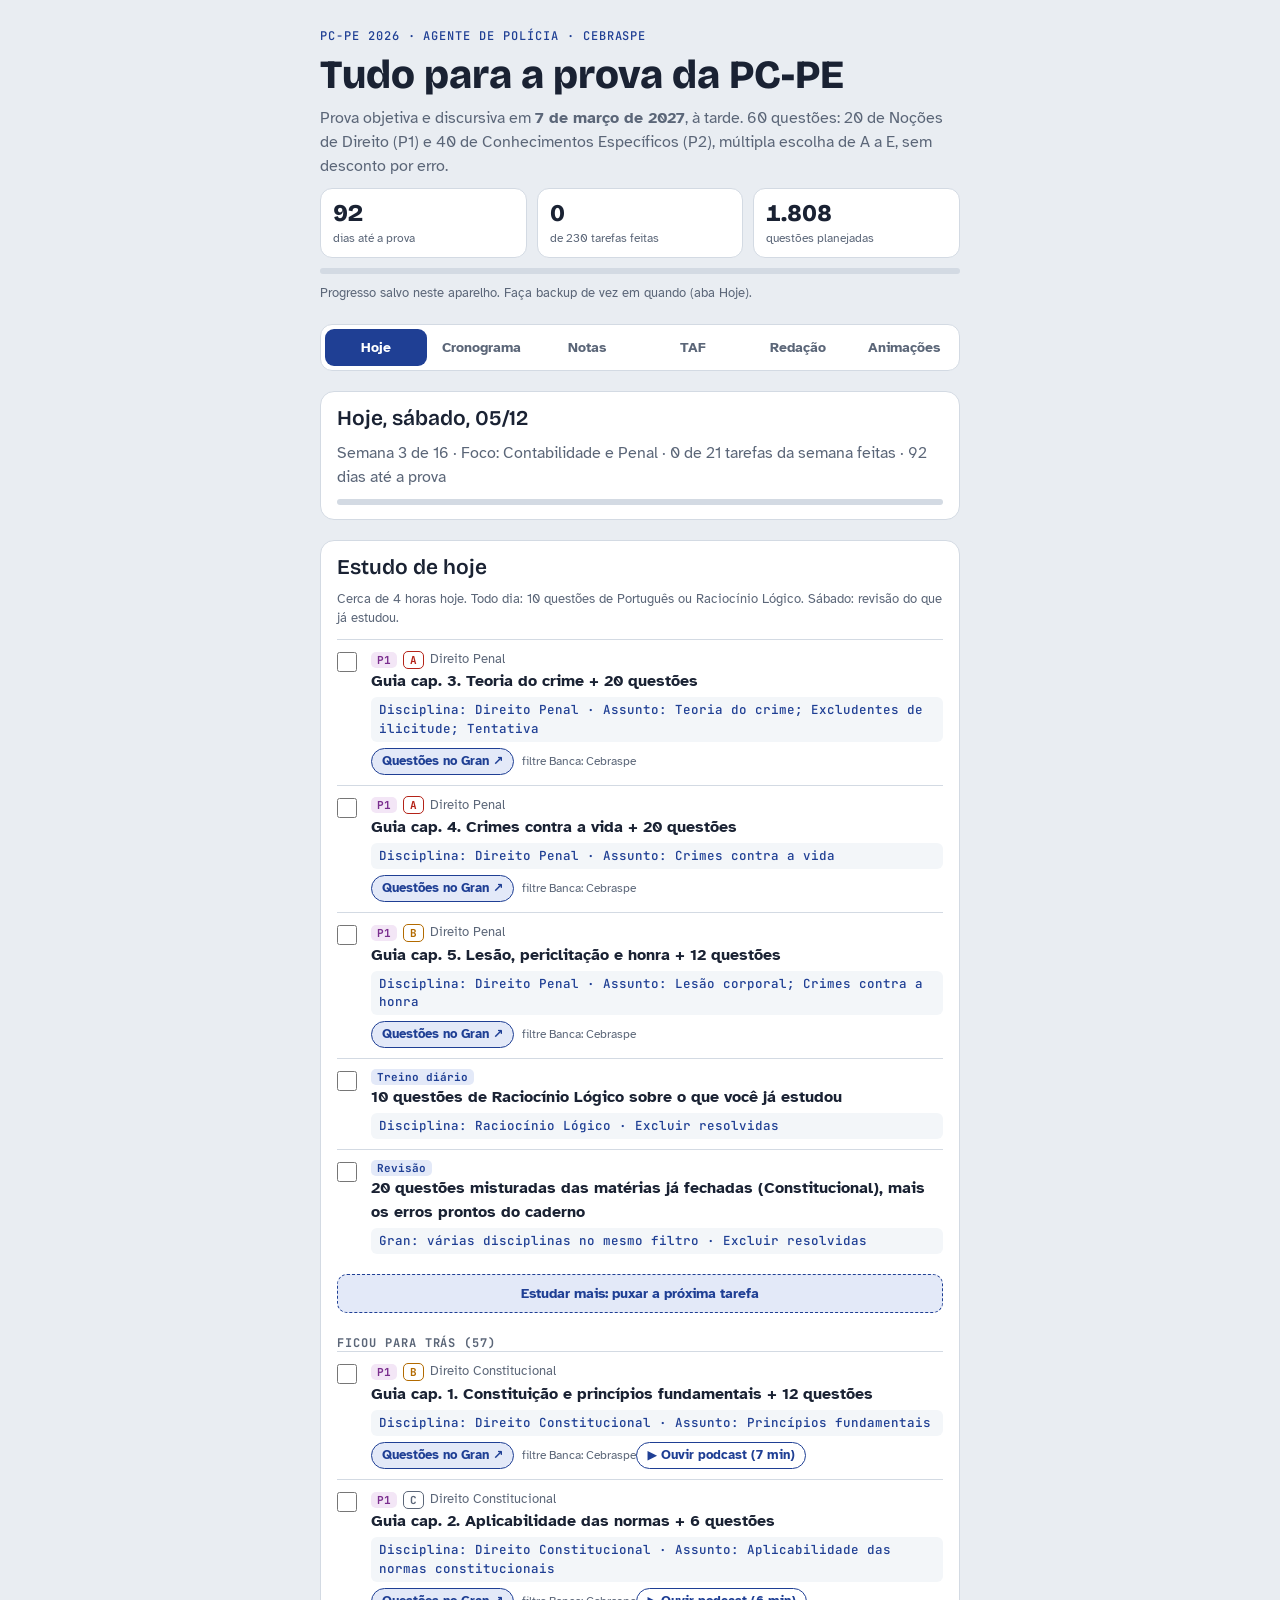
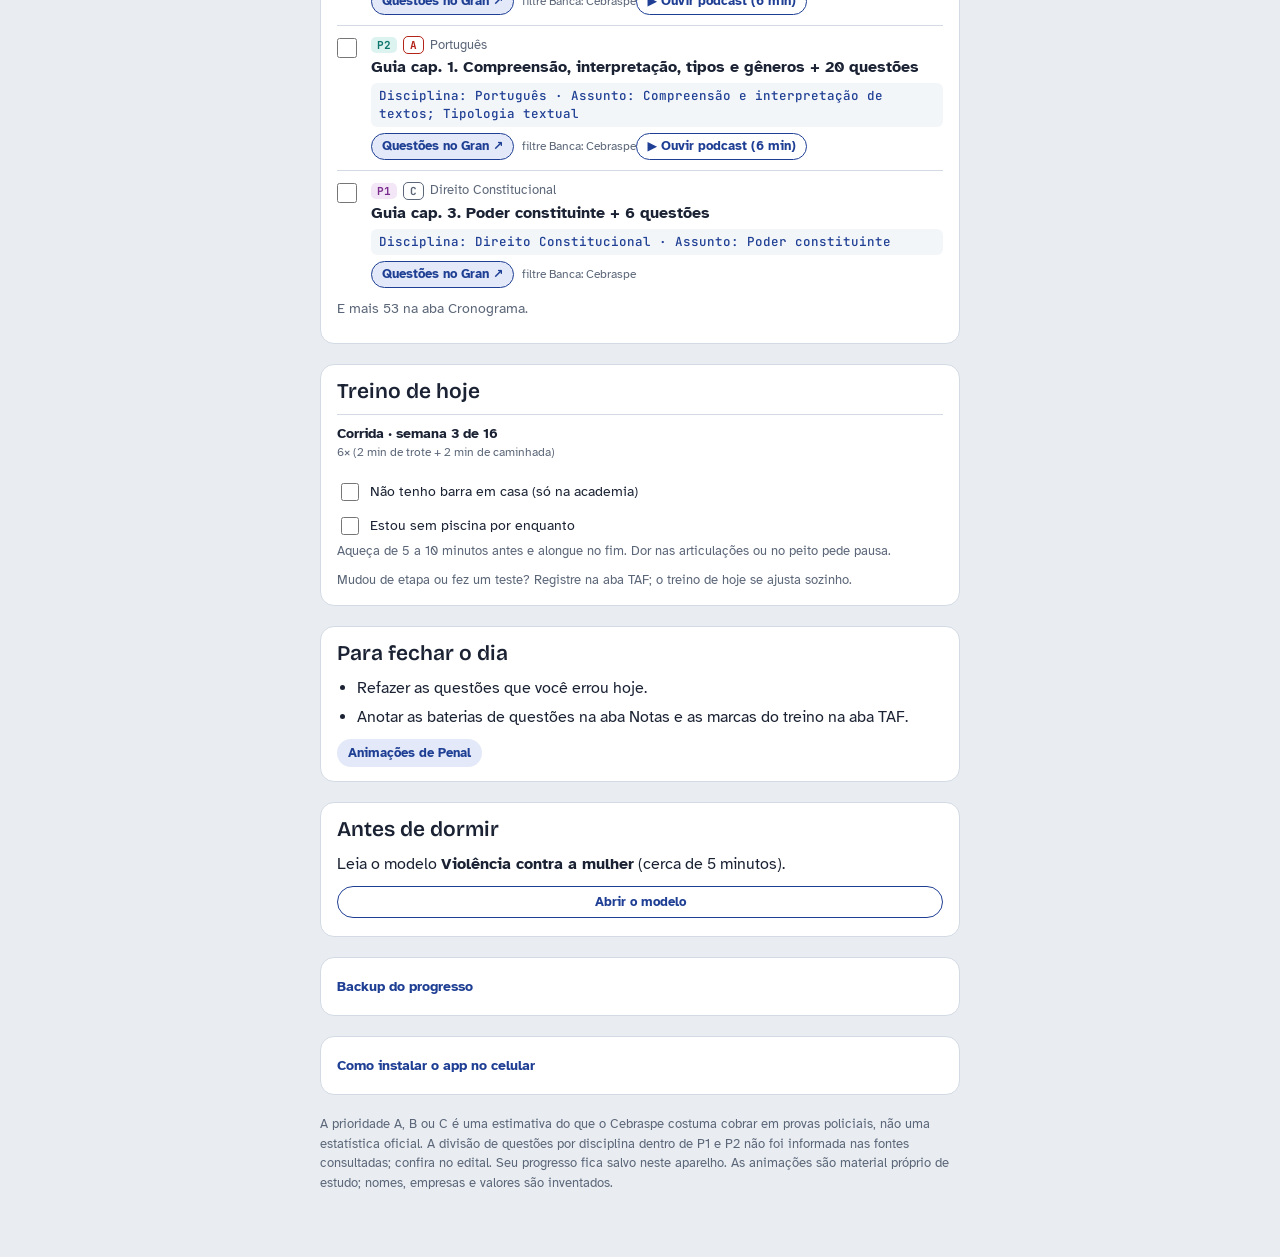
==== commit a44d23ea: "Cronograma por matéria foco: 1 ou 2 matérias por semana, treino diário de Português/RL e revisão no " ====
--- a/index.html
+++ b/index.html
@@ -407,8 +407,8 @@
     <h2>Rotina da semana</h2>
     <p class="muted">Pensada para cerca de 16 horas por semana, junto com o trabalho. Se sobrar tempo, adiante a semana seguinte; se faltar, corte primeiro as tarefas de prioridade C.</p>
     <ul>
-      <li><b>Segunda a sexta (2 h):</b> 30 a 40 min do capítulo no guia do Kindle, depois as questões do filtro. Corrija na hora e leia o comentário das que errar.</li>
-      <li><b>Sábado (4 h):</b> as tarefas que ficaram da semana e um bloco maior de questões.</li>
+      <li><b>Segunda a sexta (2 h):</b> o capítulo da matéria foco da semana no guia do Kindle, depois as questões do filtro. Corrija na hora e leia o comentário das que errar. Feche com o treino diário: 10 questões de Português ou de Raciocínio Lógico, alternando.</li>
+      <li><b>Sábado (4 h):</b> as tarefas que ficaram da semana e a revisão: 20 questões misturadas das matérias que você já fechou.</li>
       <li><b>Domingo (2 h):</b> refazer o caderno de erros e, a partir da semana 2, uma discursiva.</li>
     </ul>
     <div class="legend"><span><span class="chip pa">A</span> cai muito: 20 questões</span><span><span class="chip pb">B</span> cai às vezes: 12</span><span><span class="chip pc">C</span> cai pouco: 6</span></div>
@@ -426,13 +426,13 @@
       <li><b>Excluir</b> questões anuladas e desatualizadas e, na segunda volta, as que você já resolveu.</li>
     </ol>
     <p class="muted"><b>Exceção, Legislação Estadual:</b> quase não há questão do Cebraspe sobre leis de Pernambuco. Tire o filtro de banca e busque pelo número da lei. Complete com o treino de certo ou errado do próprio guia.</p>
-    <p class="muted"><b>Prova anterior:</b> a PC-PE de 2016 foi do Cebraspe em múltipla escolha. Filtre Órgão PC-PE, Ano 2016, Cargo Agente de Polícia: é o melhor espelho do estilo da prova.</p>
+    <p class="muted"><b>Prova anterior:</b> a PC-PE de 2024 (edital de 2023) foi do Cebraspe, com o mesmo formato e praticamente o mesmo conteúdo do seu edital. Filtre Órgão PC-PE, Ano 2024, Cargo Agente de Polícia: é o melhor espelho da sua prova.</p>
   </section>
 
   <section class="card">
     <h2>Três fases</h2>
     <div class="phases">
-      <div class="phase"><b>Base</b><span>Semanas 1 a 11. Todos os capítulos, com pausa leve no Natal e no Ano-Novo.</span></div>
+      <div class="phase"><b>Base</b><span>Semanas 1 a 11. Uma ou duas matérias por semana, em sequência até fechar, com questões diárias de Português e Raciocínio Lógico e revisão no sábado. Pausa leve no Natal e no Ano-Novo.</span></div>
       <div class="phase"><b>Questões</b><span>Semanas 12 a 14. Segunda volta nos assuntos A, simulados e erros.</span></div>
       <div class="phase"><b>Reta final</b><span>Semanas 15 e 16. Simulado, revisão de véspera e descanso.</span></div>
     </div>
@@ -750,23 +750,23 @@
 const POD={"w1-0":{"t":"Constituição e princípios fundamentais","s":391},"w1-1":{"t":"Aplicabilidade das normas constitucionais","s":355},"w1-10":{"t":"Windows 11","s":363},"w1-11":{"t":"Números reais, potências, raízes e medidas","s":369},"w1-12":{"t":"Conceitos de Contabilidade e estrutura conceitual","s":368},"w1-13":{"t":"Variáveis e tabelas de frequência","s":326},"w1-2":{"t":"Estado, governo e administração pública","s":395},"w1-3":{"t":"Princípios da administração pública","s":370},"w1-4":{"t":"Princípios, fontes e interpretação do Direito Penal","s":378},"w1-5":{"t":"Lei penal no tempo e no espaço","s":374},"w1-6":{"t":"Princípios do processo penal","s":399},"w1-7":{"t":"Estatuto dos Servidores de PE: provimento, posse e estágio","s":329},"w1-8":{"t":"Compreensão, interpretação, tipos e gêneros textuais","s":349},"w1-9":{"t":"Coesão e coerência","s":304}};window.__pod=POD;
 const _glink0=glink;glink=function(id){const p=POD[id];return _glink0(id)+(p?`<button type="button" class="pbtn" data-pod="${id}">▶ Ouvir podcast (${Math.round(p.s/60)} min)</button>`:'');};
 window.__glink=glink;
-const WEEKS={"1": [{"d": "Direito Constitucional", "p": "P1", "c": "1. Constituição e princípios fundamentais", "pr": "B", "q": 12, "a": "Princípios fundamentais"}, {"d": "Direito Constitucional", "p": "P1", "c": "2. Aplicabilidade das normas", "pr": "C", "q": 6, "a": "Aplicabilidade das normas constitucionais"}, {"d": "Direito Administrativo", "p": "P1", "c": "1. Estado, governo e administração", "pr": "C", "q": 6, "a": "Estado, governo e administração pública"}, {"d": "Direito Administrativo", "p": "P1", "c": "2. Princípios da administração", "pr": "A", "q": 20, "a": "Princípios da administração pública"}, {"d": "Direito Penal", "p": "P1", "c": "1. Princípios, fontes e interpretação", "pr": "B", "q": 12, "a": "Princípios do direito penal"}, {"d": "Direito Penal", "p": "P1", "c": "2. Lei penal no tempo e no espaço", "pr": "B", "q": 12, "a": "Aplicação da lei penal"}, {"d": "Direito Processual Penal", "p": "P1", "c": "1. Princípios e disposições constitucionais", "pr": "B", "q": 12, "a": "Princípios do processo penal"}, {"d": "Legislação Estadual", "p": "P1", "c": "1a. Estatuto dos Servidores de PE: provimento, posse, estágio", "pr": "A", "q": 20, "a": "Lei 6.123/1968 (PE); Estatuto dos Servidores de Pernambuco"}, {"d": "Português", "p": "P2", "c": "1. Compreensão, interpretação, tipos e gêneros", "pr": "A", "q": 20, "a": "Compreensão e interpretação de textos; Tipologia textual"}, {"d": "Português", "p": "P2", "c": "2. Coesão e coerência", "pr": "A", "q": 20, "a": "Coesão; Coerência"}, {"d": "Informática", "p": "P2", "c": "1. Windows 11", "pr": "A", "q": 20, "a": "Windows 11; Windows 10"}, {"d": "Raciocínio Lógico", "p": "P2", "c": "1. Números reais, potências e raízes", "pr": "C", "q": 6, "a": "Números reais; Potenciação"}, {"d": "Contabilidade Geral", "p": "P2", "c": "1. Conceitos e estrutura conceitual", "pr": "C", "q": 6, "a": "Estrutura conceitual; CPC 00"}, {"d": "Estatística", "p": "P2", "c": "1. Variáveis e tabelas de frequência", "pr": "A", "q": 20, "a": "Distribuição de frequências; Variáveis"}], "2": [{"d": "Direito Constitucional", "p": "P1", "c": "3. Poder constituinte", "pr": "C", "q": 6, "a": "Poder constituinte"}, {"d": "Direito Administrativo", "p": "P1", "c": "3. Organização administrativa", "pr": "A", "q": 20, "a": "Organização administrativa; Administração indireta"}, {"d": "Direito Penal", "p": "P1", "c": "3. Teoria do crime", "pr": "A", "q": 20, "a": "Teoria do crime; Excludentes de ilicitude; Tentativa"}, {"d": "Direito Processual Penal", "p": "P1", "c": "2. Aplicação da lei processual penal", "pr": "B", "q": 12, "a": "Aplicação da lei processual penal"}, {"d": "Direito Processual Penal", "p": "P1", "c": "3. Inquérito policial I", "pr": "A", "q": 20, "a": "Inquérito policial"}, {"d": "Português", "p": "P2", "c": "3. Semântica, figuras e vícios de linguagem", "pr": "B", "q": 12, "a": "Semântica; Figuras de linguagem"}, {"d": "Português", "p": "P2", "c": "4. Ortografia oficial e acentuação", "pr": "C", "q": 6, "a": "Ortografia; Acentuação gráfica"}, {"d": "Informática", "p": "P2", "c": "2. Redes, internet, intranet e extranet", "pr": "A", "q": 20, "a": "Redes de computadores; Internet; Intranet"}, {"d": "Raciocínio Lógico", "p": "P2", "c": "2. Razão, proporção e regra de três", "pr": "A", "q": 20, "a": "Razão e proporção; Regra de três"}, {"d": "Raciocínio Lógico", "p": "P2", "c": "3. Porcentagem", "pr": "A", "q": 20, "a": "Porcentagem"}, {"d": "Contabilidade Geral", "p": "P2", "c": "2. Patrimônio e equação patrimonial", "pr": "A", "q": 20, "a": "Patrimônio; Equação patrimonial"}, {"d": "Contabilidade Geral", "p": "P2", "c": "3. Contas e plano de contas", "pr": "A", "q": 20, "a": "Contas; Plano de contas"}, {"d": "Estatística", "p": "P2", "c": "2. Gráficos e diagramas", "pr": "B", "q": 12, "a": "Gráficos estatísticos"}], "3": [{"d": "Direito Constitucional", "p": "P1", "c": "4. Direitos fundamentais e liberdades do art. 5º", "pr": "A", "q": 20, "a": "Direitos e garantias fundamentais; Direitos individuais"}, {"d": "Direito Constitucional", "p": "P1", "c": "5. Garantias penais e processuais do art. 5º", "pr": "A", "q": 20, "a": "Direitos individuais e coletivos"}, {"d": "Direito Administrativo", "p": "P1", "c": "4. Poderes administrativos", "pr": "A", "q": 20, "a": "Poderes administrativos; Poder de polícia"}, {"d": "Direito Administrativo", "p": "P1", "c": "5. Ato administrativo", "pr": "A", "q": 20, "a": "Atos administrativos"}, {"d": "Direito Penal", "p": "P1", "c": "4. Crimes contra a vida", "pr": "A", "q": 20, "a": "Crimes contra a vida"}, {"d": "Direito Penal", "p": "P1", "c": "5. Lesão, periclitação e honra", "pr": "B", "q": 12, "a": "Lesão corporal; Crimes contra a honra"}, {"d": "Direito Processual Penal", "p": "P1", "c": "4. Inquérito II e Lei 12.830/2013", "pr": "A", "q": 20, "a": "Inquérito policial; Arquivamento; ANPP"}, {"d": "Legislação Estadual", "p": "P1", "c": "1b. Estatuto dos Servidores de PE: licenças, regime disciplinar", "pr": "A", "q": 20, "a": "Lei 6.123/1968 (PE); Regime disciplinar"}, {"d": "Português", "p": "P2", "c": "5. Estrutura e formação de palavras", "pr": "C", "q": 6, "a": "Formação das palavras"}, {"d": "Informática", "p": "P2", "c": "3. Busca, e-mail, nuvem e web", "pr": "C", "q": 6, "a": "Correio eletrônico; Computação em nuvem"}, {"d": "Raciocínio Lógico", "p": "P2", "c": "4. Equações, inequações e sistemas", "pr": "B", "q": 12, "a": "Equações; Sistemas lineares"}, {"d": "Contabilidade Geral", "p": "P2", "c": "4. Escrituração e livros contábeis", "pr": "B", "q": 12, "a": "Escrituração; Lançamentos"}, {"d": "Estatística", "p": "P2", "c": "3. Medidas de posição", "pr": "A", "q": 20, "a": "Média; Mediana; Moda"}], "4": [{"d": "Direito Constitucional", "p": "P1", "c": "6. Remédios constitucionais", "pr": "A", "q": 20, "a": "Remédios constitucionais; Habeas corpus"}, {"d": "Direito Administrativo", "p": "P1", "c": "6. Agentes públicos", "pr": "A", "q": 20, "a": "Agentes públicos"}, {"d": "Direito Penal", "p": "P1", "c": "6. Liberdade individual", "pr": "B", "q": 12, "a": "Crimes contra a liberdade individual"}, {"d": "Direito Penal", "p": "P1", "c": "7. Patrimônio I: furto, roubo e extorsão", "pr": "A", "q": 20, "a": "Furto; Roubo; Extorsão"}, {"d": "Direito Processual Penal", "p": "P1", "c": "5. Prova I: ilicitude e perícia", "pr": "A", "q": 20, "a": "Provas; Provas ilícitas; Cadeia de custódia"}, {"d": "Português", "p": "P2", "c": "6. Classes de palavras, tempos e modos verbais", "pr": "A", "q": 20, "a": "Classes de palavras; Verbos"}, {"d": "Português", "p": "P2", "c": "7. Termos da oração, coordenação e subordinação", "pr": "B", "q": 12, "a": "Sintaxe; Período composto"}, {"d": "Informática", "p": "P2", "c": "4. Navegadores: Edge, Chrome e Firefox", "pr": "B", "q": 12, "a": "Navegadores"}, {"d": "Informática", "p": "P2", "c": "5. Segurança da informação e malwares", "pr": "A", "q": 20, "a": "Segurança da informação; Malware"}, {"d": "Raciocínio Lógico", "p": "P2", "c": "5. Funções: afim, composta e inversa", "pr": "C", "q": 6, "a": "Funções"}, {"d": "Raciocínio Lógico", "p": "P2", "c": "6. Quadrática, exponencial e logarítmica", "pr": "C", "q": 6, "a": "Função quadrática; Logaritmos"}, {"d": "Contabilidade Geral", "p": "P2", "c": "5. Atos e fatos; regimes de caixa e competência", "pr": "A", "q": 20, "a": "Fatos contábeis; Regime de competência"}, {"d": "Estatística", "p": "P2", "c": "4. Separatrizes e box plot", "pr": "B", "q": 12, "a": "Quartis; Box plot"}], "5": [{"d": "Direito Constitucional", "p": "P1", "c": "7. Direitos sociais", "pr": "B", "q": 12, "a": "Direitos sociais"}, {"d": "Direito Constitucional", "p": "P1", "c": "8. Nacionalidade", "pr": "A", "q": 20, "a": "Nacionalidade"}, {"d": "Direito Administrativo", "p": "P1", "c": "7. Serviços públicos e concessões", "pr": "C", "q": 6, "a": "Serviços públicos; Concessão"}, {"d": "Direito Administrativo", "p": "P1", "c": "8. Controle da administração", "pr": "B", "q": 12, "a": "Controle da administração pública"}, {"d": "Direito Penal", "p": "P1", "c": "8. Patrimônio II: estelionato e receptação", "pr": "B", "q": 12, "a": "Estelionato; Receptação"}, {"d": "Direito Processual Penal", "p": "P1", "c": "6. Prova II: meios de prova e busca", "pr": "A", "q": 20, "a": "Busca e apreensão; Reconhecimento de pessoas"}, {"d": "Direito Processual Penal", "p": "P1", "c": "7. Medidas cautelares pessoais", "pr": "B", "q": 12, "a": "Medidas cautelares"}, {"d": "Legislação Estadual", "p": "P1", "c": "2. Estatuto do Policial Civil (Lei 6.425/1972)", "pr": "A", "q": 20, "a": "Lei 6.425/1972 (PE); Estatuto do Policial Civil de Pernambuco"}, {"d": "Português", "p": "P2", "c": "8. Funções do QUE e do SE", "pr": "A", "q": 20, "a": "Pronome relativo; Partícula SE"}, {"d": "Informática", "p": "P2", "c": "6. Criptografia, certificado digital e backup", "pr": "B", "q": 12, "a": "Criptografia; Certificado digital; Backup"}, {"d": "Raciocínio Lógico", "p": "P2", "c": "7. Análise combinatória", "pr": "A", "q": 20, "a": "Análise combinatória"}, {"d": "Contabilidade Geral", "p": "P2", "c": "6. Operações diversas", "pr": "A", "q": 20, "a": "Operações com mercadorias; Depreciação"}, {"d": "Estatística", "p": "P2", "c": "9. Probabilidade", "pr": "A", "q": 20, "a": "Probabilidade"}], "8": [{"d": "Direito Constitucional", "p": "P1", "c": "9. Direitos políticos e partidos", "pr": "B", "q": 12, "a": "Direitos políticos"}, {"d": "Direito Constitucional", "p": "P1", "c": "10. Organização político-administrativa e intervenção", "pr": "B", "q": 12, "a": "Organização do Estado; Intervenção"}, {"d": "Direito Administrativo", "p": "P1", "c": "9. Improbidade administrativa", "pr": "A", "q": 20, "a": "Improbidade administrativa (Lei 8.429/1992)"}, {"d": "Direito Penal", "p": "P1", "c": "9. Dignidade sexual", "pr": "B", "q": 12, "a": "Crimes contra a dignidade sexual"}, {"d": "Direito Penal", "p": "P1", "c": "10. Crimes de funcionário público", "pr": "A", "q": 20, "a": "Crimes praticados por funcionário público"}, {"d": "Direito Processual Penal", "p": "P1", "c": "8. Prisão em flagrante e custódia", "pr": "A", "q": 20, "a": "Prisão em flagrante; Audiência de custódia"}, {"d": "Português", "p": "P2", "c": "9. Concordância verbal e nominal", "pr": "A", "q": 20, "a": "Concordância verbal; Concordância nominal"}, {"d": "Português", "p": "P2", "c": "10. Regência verbal e nominal", "pr": "A", "q": 20, "a": "Regência"}, {"d": "Informática", "p": "P2", "c": "7. Word 365", "pr": "B", "q": 12, "a": "Microsoft Word"}, {"d": "Raciocínio Lógico", "p": "P2", "c": "8. Sequências, PA e PG", "pr": "B", "q": 12, "a": "Sequências; Progressões"}, {"d": "Raciocínio Lógico", "p": "P2", "c": "9. Lógica proposicional", "pr": "A", "q": 20, "a": "Lógica proposicional; Tabela-verdade; Equivalências"}, {"d": "Contabilidade Geral", "p": "P2", "c": "7. Balancete e conciliação", "pr": "B", "q": 12, "a": "Balancete de verificação"}, {"d": "Estatística", "p": "P2", "c": "5. Medidas de dispersão", "pr": "A", "q": 20, "a": "Variância; Desvio padrão"}], "9": [{"d": "Direito Constitucional", "p": "P1", "c": "11. Repartição de competências", "pr": "B", "q": 12, "a": "Repartição de competências"}, {"d": "Direito Administrativo", "p": "P1", "c": "10. Responsabilidade civil do Estado", "pr": "A", "q": 20, "a": "Responsabilidade civil do Estado"}, {"d": "Direito Administrativo", "p": "P1", "c": "11. Processo administrativo estadual (PE)", "pr": "B", "q": 12, "a": "Processo administrativo"}, {"d": "Direito Penal", "p": "P1", "c": "11. Particular e Administração da Justiça", "pr": "B", "q": 12, "a": "Crimes praticados por particular contra a administração"}, {"d": "Direito Penal", "p": "P1", "c": "12. Hediondos, tortura, racismo e abuso de autoridade", "pr": "A", "q": 20, "a": "Crimes hediondos; Tortura; Abuso de autoridade"}, {"d": "Direito Processual Penal", "p": "P1", "c": "9. Prisão preventiva e domiciliar", "pr": "A", "q": 20, "a": "Prisão preventiva"}, {"d": "Legislação Estadual", "p": "P1", "c": "3. PCCV da Polícia Civil (LC 137/2008)", "pr": "A", "q": 20, "a": "LC 137/2008 (PE)"}, {"d": "Português", "p": "P2", "c": "11. Crase", "pr": "A", "q": 20, "a": "Crase"}, {"d": "Português", "p": "P2", "c": "12. Colocação pronominal", "pr": "B", "q": 12, "a": "Colocação pronominal"}, {"d": "Informática", "p": "P2", "c": "8. Excel (I): fórmulas e referências", "pr": "A", "q": 20, "a": "Microsoft Excel"}, {"d": "Raciocínio Lógico", "p": "P2", "c": "10. Argumentação e lógica de primeira ordem", "pr": "A", "q": 20, "a": "Argumentação; Quantificadores"}, {"d": "Contabilidade Geral", "p": "P2", "c": "8. Balanço patrimonial", "pr": "A", "q": 20, "a": "Balanço patrimonial"}, {"d": "Estatística", "p": "P2", "c": "8. Técnicas de amostragem", "pr": "B", "q": 12, "a": "Amostragem"}], "10": [{"d": "Direito Constitucional", "p": "P1", "c": "12. Poderes Legislativo, Executivo e Judiciário", "pr": "B", "q": 12, "a": "Poder Legislativo; Poder Judiciário"}, {"d": "Direito Constitucional", "p": "P1", "c": "13. Funções essenciais e administração pública", "pr": "A", "q": 20, "a": "Administração pública (arts. 37 a 41); Ministério Público"}, {"d": "Direito Administrativo", "p": "P1", "c": "12. Licitações I", "pr": "B", "q": 12, "a": "Licitações (Lei 14.133/2021)"}, {"d": "Direito Penal", "p": "P1", "c": "13. ECA, organizações criminosas e trânsito", "pr": "B", "q": 12, "a": "Organização criminosa; Crimes de trânsito"}, {"d": "Direito Processual Penal", "p": "P1", "c": "10. Prisão temporária", "pr": "A", "q": 20, "a": "Prisão temporária"}, {"d": "Direito Processual Penal", "p": "P1", "c": "11. Liberdade provisória e fiança", "pr": "B", "q": 12, "a": "Liberdade provisória; Fiança"}, {"d": "Português", "p": "P2", "c": "13. Pontuação", "pr": "A", "q": 20, "a": "Pontuação"}, {"d": "Informática", "p": "P2", "c": "9. Excel (II): funções, erros e gráficos", "pr": "B", "q": 12, "a": "Microsoft Excel - funções"}, {"d": "Raciocínio Lógico", "p": "P2", "c": "11. Probabilidade", "pr": "A", "q": 20, "a": "Probabilidade"}, {"d": "Raciocínio Lógico", "p": "P2", "c": "12. Conjuntos e diagramas de Venn", "pr": "A", "q": 20, "a": "Conjuntos"}, {"d": "Contabilidade Geral", "p": "P2", "c": "9. DRE e demais demonstrações", "pr": "A", "q": 20, "a": "DRE; Demonstrações contábeis"}, {"d": "Contabilidade Geral", "p": "P2", "c": "10. Critérios de avaliação", "pr": "B", "q": 12, "a": "Critérios de avaliação; Estoques"}, {"d": "Estatística", "p": "P2", "c": "6. Covariância e correlação", "pr": "B", "q": 12, "a": "Correlação"}], "11": [{"d": "Direito Constitucional", "p": "P1", "c": "14. Defesa do Estado e segurança pública", "pr": "A", "q": 20, "a": "Segurança pública; Defesa do Estado"}, {"d": "Direito Administrativo", "p": "P1", "c": "13. Licitações II: contratação direta", "pr": "B", "q": 12, "a": "Dispensa e inexigibilidade"}, {"d": "Direito Administrativo", "p": "P1", "c": "14. Contratos administrativos", "pr": "B", "q": 12, "a": "Contratos administrativos"}, {"d": "Direito Penal", "p": "P1", "c": "14. Maria da Penha, Henry Borel e Drogas", "pr": "A", "q": 20, "a": "Lei Maria da Penha; Lei de Drogas"}, {"d": "Direito Penal", "p": "P1", "c": "15. Ambientais, Desarmamento e Juventude", "pr": "B", "q": 12, "a": "Estatuto do Desarmamento; Crimes ambientais"}, {"d": "Direito Processual Penal", "p": "P1", "c": "12. Juizados Especiais Criminais", "pr": "C", "q": 6, "a": "Juizados Especiais Criminais"}, {"d": "Legislação Estadual", "p": "P1", "c": "4. Segurança pública na Constituição de PE e LC 317/2015", "pr": "A", "q": 20, "a": "Constituição do Estado de Pernambuco"}, {"d": "Português", "p": "P2", "c": "14. Reescrita de frases e parágrafos", "pr": "A", "q": 20, "a": "Reescrita de frases"}, {"d": "Português", "p": "P2", "c": "15. Correspondência oficial", "pr": "C", "q": 6, "a": "Redação oficial; Manual de Redação da Presidência"}, {"d": "Informática", "p": "P2", "c": "10. PowerPoint 365", "pr": "C", "q": 6, "a": "Microsoft PowerPoint"}, {"d": "Raciocínio Lógico", "p": "P2", "c": "13. Problemas aritméticos, geométricos e matriciais", "pr": "B", "q": 12, "a": "Problemas aritméticos; Geometria; Matrizes"}, {"d": "Contabilidade Geral", "p": "P2", "c": "11. Normas Brasileiras de Contabilidade", "pr": "C", "q": 6, "a": "NBC; Normas Brasileiras de Contabilidade"}, {"d": "Estatística", "p": "P2", "c": "7. Assimetria e curtose", "pr": "C", "q": 6, "a": "Assimetria; Curtose"}]};
+const WEEKS={"1": [{"d": "Direito Constitucional", "p": "P1", "c": "1. Constituição e princípios fundamentais", "pr": "B", "q": 12, "a": "Princípios fundamentais", "id": "w1-0"}, {"d": "Direito Constitucional", "p": "P1", "c": "2. Aplicabilidade das normas", "pr": "C", "q": 6, "a": "Aplicabilidade das normas constitucionais", "id": "w1-1"}, {"d": "Português", "p": "P2", "c": "1. Compreensão, interpretação, tipos e gêneros", "pr": "A", "q": 20, "a": "Compreensão e interpretação de textos; Tipologia textual", "id": "w1-8"}, {"d": "Direito Constitucional", "p": "P1", "c": "3. Poder constituinte", "pr": "C", "q": 6, "a": "Poder constituinte", "id": "w2-0"}, {"d": "Direito Constitucional", "p": "P1", "c": "4. Direitos fundamentais e liberdades do art. 5º", "pr": "A", "q": 20, "a": "Direitos e garantias fundamentais; Direitos individuais", "id": "w3-0"}, {"d": "Direito Constitucional", "p": "P1", "c": "5. Garantias penais e processuais do art. 5º", "pr": "A", "q": 20, "a": "Direitos individuais e coletivos", "id": "w3-1"}, {"d": "Português", "p": "P2", "c": "2. Coesão e coerência", "pr": "A", "q": 20, "a": "Coesão; Coerência", "id": "w1-9"}, {"d": "Direito Constitucional", "p": "P1", "c": "6. Remédios constitucionais", "pr": "A", "q": 20, "a": "Remédios constitucionais; Habeas corpus", "id": "w4-0"}, {"d": "Direito Constitucional", "p": "P1", "c": "7. Direitos sociais", "pr": "B", "q": 12, "a": "Direitos sociais", "id": "w5-0"}, {"d": "Direito Constitucional", "p": "P1", "c": "8. Nacionalidade", "pr": "A", "q": 20, "a": "Nacionalidade", "id": "w5-1"}, {"d": "Raciocínio Lógico", "p": "P2", "c": "1. Números reais, potências e raízes", "pr": "C", "q": 6, "a": "Números reais; Potenciação", "id": "w1-11"}, {"d": "Direito Constitucional", "p": "P1", "c": "9. Direitos políticos e partidos", "pr": "B", "q": 12, "a": "Direitos políticos", "id": "w8-0"}, {"d": "Direito Constitucional", "p": "P1", "c": "10. Organização político-administrativa e intervenção", "pr": "B", "q": 12, "a": "Organização do Estado; Intervenção", "id": "w8-1"}, {"id": "w1-dia0", "kind": "fix", "day": 0, "tag": "Treino diário", "c": "10 questões de Português sobre o que você já estudou", "a": "Disciplina: Português · Excluir resolvidas"}, {"id": "w1-dia1", "kind": "fix", "day": 1, "tag": "Treino diário", "c": "10 questões de Raciocínio Lógico sobre o que você já estudou", "a": "Disciplina: Raciocínio Lógico · Excluir resolvidas"}, {"id": "w1-dia2", "kind": "fix", "day": 2, "tag": "Treino diário", "c": "10 questões de Português sobre o que você já estudou", "a": "Disciplina: Português · Excluir resolvidas"}, {"id": "w1-dia3", "kind": "fix", "day": 3, "tag": "Treino diário", "c": "10 questões de Raciocínio Lógico sobre o que você já estudou", "a": "Disciplina: Raciocínio Lógico · Excluir resolvidas"}, {"id": "w1-dia4", "kind": "fix", "day": 4, "tag": "Treino diário", "c": "10 questões de Português sobre o que você já estudou", "a": "Disciplina: Português · Excluir resolvidas"}, {"id": "w1-dia5", "kind": "fix", "day": 5, "tag": "Treino diário", "c": "10 questões de Raciocínio Lógico sobre o que você já estudou", "a": "Disciplina: Raciocínio Lógico · Excluir resolvidas"}], "2": [{"d": "Direito Constitucional", "p": "P1", "c": "11. Repartição de competências", "pr": "B", "q": 12, "a": "Repartição de competências", "id": "w9-0"}, {"d": "Direito Constitucional", "p": "P1", "c": "12. Poderes Legislativo, Executivo e Judiciário", "pr": "B", "q": 12, "a": "Poder Legislativo; Poder Judiciário", "id": "w10-0"}, {"d": "Português", "p": "P2", "c": "3. Semântica, figuras e vícios de linguagem", "pr": "B", "q": 12, "a": "Semântica; Figuras de linguagem", "id": "w2-5"}, {"d": "Direito Constitucional", "p": "P1", "c": "13. Funções essenciais e administração pública", "pr": "A", "q": 20, "a": "Administração pública (arts. 37 a 41); Ministério Público", "id": "w10-1"}, {"d": "Direito Constitucional", "p": "P1", "c": "14. Defesa do Estado e segurança pública", "pr": "A", "q": 20, "a": "Segurança pública; Defesa do Estado", "id": "w11-0"}, {"d": "Português", "p": "P2", "c": "4. Ortografia oficial e acentuação", "pr": "C", "q": 6, "a": "Ortografia; Acentuação gráfica", "id": "w2-6"}, {"d": "Contabilidade Geral", "p": "P2", "c": "1. Conceitos e estrutura conceitual", "pr": "C", "q": 6, "a": "Estrutura conceitual; CPC 00", "id": "w1-12"}, {"d": "Contabilidade Geral", "p": "P2", "c": "2. Patrimônio e equação patrimonial", "pr": "A", "q": 20, "a": "Patrimônio; Equação patrimonial", "id": "w2-10"}, {"d": "Raciocínio Lógico", "p": "P2", "c": "2. Razão, proporção e regra de três", "pr": "A", "q": 20, "a": "Razão e proporção; Regra de três", "id": "w2-8"}, {"d": "Contabilidade Geral", "p": "P2", "c": "3. Contas e plano de contas", "pr": "A", "q": 20, "a": "Contas; Plano de contas", "id": "w2-11"}, {"d": "Contabilidade Geral", "p": "P2", "c": "4. Escrituração e livros contábeis", "pr": "B", "q": 12, "a": "Escrituração; Lançamentos", "id": "w3-11"}, {"d": "Raciocínio Lógico", "p": "P2", "c": "3. Porcentagem", "pr": "A", "q": 20, "a": "Porcentagem", "id": "w2-9"}, {"d": "Contabilidade Geral", "p": "P2", "c": "5. Atos e fatos; regimes de caixa e competência", "pr": "A", "q": 20, "a": "Fatos contábeis; Regime de competência", "id": "w4-11"}, {"d": "Contabilidade Geral", "p": "P2", "c": "6. Operações diversas", "pr": "A", "q": 20, "a": "Operações com mercadorias; Depreciação", "id": "w5-11"}, {"id": "w2-dia0", "kind": "fix", "day": 0, "tag": "Treino diário", "c": "10 questões de Português sobre o que você já estudou", "a": "Disciplina: Português · Excluir resolvidas"}, {"id": "w2-dia1", "kind": "fix", "day": 1, "tag": "Treino diário", "c": "10 questões de Raciocínio Lógico sobre o que você já estudou", "a": "Disciplina: Raciocínio Lógico · Excluir resolvidas"}, {"id": "w2-dia2", "kind": "fix", "day": 2, "tag": "Treino diário", "c": "10 questões de Português sobre o que você já estudou", "a": "Disciplina: Português · Excluir resolvidas"}, {"id": "w2-dia3", "kind": "fix", "day": 3, "tag": "Treino diário", "c": "10 questões de Raciocínio Lógico sobre o que você já estudou", "a": "Disciplina: Raciocínio Lógico · Excluir resolvidas"}, {"id": "w2-dia4", "kind": "fix", "day": 4, "tag": "Treino diário", "c": "10 questões de Português sobre o que você já estudou", "a": "Disciplina: Português · Excluir resolvidas"}, {"id": "w2-dia5", "kind": "fix", "day": 5, "tag": "Treino diário", "c": "10 questões de Raciocínio Lógico sobre o que você já estudou", "a": "Disciplina: Raciocínio Lógico · Excluir resolvidas"}, {"id": "w2-rev", "kind": "fix", "day": 5, "tag": "Revisão", "c": "20 questões misturadas dos capítulos da semana passada e os erros prontos do caderno", "a": "Gran: várias disciplinas no mesmo filtro · Excluir resolvidas"}], "3": [{"d": "Contabilidade Geral", "p": "P2", "c": "7. Balancete e conciliação", "pr": "B", "q": 12, "a": "Balancete de verificação", "id": "w8-11"}, {"d": "Contabilidade Geral", "p": "P2", "c": "8. Balanço patrimonial", "pr": "A", "q": 20, "a": "Balanço patrimonial", "id": "w9-11"}, {"d": "Contabilidade Geral", "p": "P2", "c": "9. DRE e demais demonstrações", "pr": "A", "q": 20, "a": "DRE; Demonstrações contábeis", "id": "w10-10"}, {"d": "Português", "p": "P2", "c": "5. Estrutura e formação de palavras", "pr": "C", "q": 6, "a": "Formação das palavras", "id": "w3-8"}, {"d": "Contabilidade Geral", "p": "P2", "c": "10. Critérios de avaliação", "pr": "B", "q": 12, "a": "Critérios de avaliação; Estoques", "id": "w10-11"}, {"d": "Contabilidade Geral", "p": "P2", "c": "11. Normas Brasileiras de Contabilidade", "pr": "C", "q": 6, "a": "NBC; Normas Brasileiras de Contabilidade", "id": "w11-11"}, {"d": "Direito Penal", "p": "P1", "c": "1. Princípios, fontes e interpretação", "pr": "B", "q": 12, "a": "Princípios do direito penal", "id": "w1-4"}, {"d": "Direito Penal", "p": "P1", "c": "2. Lei penal no tempo e no espaço", "pr": "B", "q": 12, "a": "Aplicação da lei penal", "id": "w1-5"}, {"d": "Raciocínio Lógico", "p": "P2", "c": "4. Equações, inequações e sistemas", "pr": "B", "q": 12, "a": "Equações; Sistemas lineares", "id": "w3-10"}, {"d": "Direito Penal", "p": "P1", "c": "3. Teoria do crime", "pr": "A", "q": 20, "a": "Teoria do crime; Excludentes de ilicitude; Tentativa", "id": "w2-2"}, {"d": "Direito Penal", "p": "P1", "c": "4. Crimes contra a vida", "pr": "A", "q": 20, "a": "Crimes contra a vida", "id": "w3-4"}, {"d": "Direito Penal", "p": "P1", "c": "5. Lesão, periclitação e honra", "pr": "B", "q": 12, "a": "Lesão corporal; Crimes contra a honra", "id": "w3-5"}, {"id": "w3-dia0", "kind": "fix", "day": 0, "tag": "Treino diário", "c": "10 questões de Português sobre o que você já estudou", "a": "Disciplina: Português · Excluir resolvidas"}, {"id": "w3-dia1", "kind": "fix", "day": 1, "tag": "Treino diário", "c": "10 questões de Raciocínio Lógico sobre o que você já estudou", "a": "Disciplina: Raciocínio Lógico · Excluir resolvidas"}, {"id": "w3-dia2", "kind": "fix", "day": 2, "tag": "Treino diário", "c": "10 questões de Português sobre o que você já estudou", "a": "Disciplina: Português · Excluir resolvidas"}, {"id": "w3-dia3", "kind": "fix", "day": 3, "tag": "Treino diário", "c": "10 questões de Raciocínio Lógico sobre o que você já estudou", "a": "Disciplina: Raciocínio Lógico · Excluir resolvidas"}, {"id": "w3-dia4", "kind": "fix", "day": 4, "tag": "Treino diário", "c": "10 questões de Português sobre o que você já estudou", "a": "Disciplina: Português · Excluir resolvidas"}, {"id": "w3-dia5", "kind": "fix", "day": 5, "tag": "Treino diário", "c": "10 questões de Raciocínio Lógico sobre o que você já estudou", "a": "Disciplina: Raciocínio Lógico · Excluir resolvidas"}, {"id": "w3-rev", "kind": "fix", "day": 5, "tag": "Revisão", "c": "20 questões misturadas das matérias já fechadas (Constitucional), mais os erros prontos do caderno", "a": "Gran: várias disciplinas no mesmo filtro · Excluir resolvidas"}], "4": [{"d": "Direito Penal", "p": "P1", "c": "6. Liberdade individual", "pr": "B", "q": 12, "a": "Crimes contra a liberdade individual", "id": "w4-2"}, {"d": "Direito Penal", "p": "P1", "c": "7. Patrimônio I: furto, roubo e extorsão", "pr": "A", "q": 20, "a": "Furto; Roubo; Extorsão", "id": "w4-3"}, {"d": "Português", "p": "P2", "c": "6. Classes de palavras, tempos e modos verbais", "pr": "A", "q": 20, "a": "Classes de palavras; Verbos", "id": "w4-5"}, {"d": "Direito Penal", "p": "P1", "c": "8. Patrimônio II: estelionato e receptação", "pr": "B", "q": 12, "a": "Estelionato; Receptação", "id": "w5-4"}, {"d": "Direito Penal", "p": "P1", "c": "9. Dignidade sexual", "pr": "B", "q": 12, "a": "Crimes contra a dignidade sexual", "id": "w8-3"}, {"d": "Português", "p": "P2", "c": "7. Termos da oração, coordenação e subordinação", "pr": "B", "q": 12, "a": "Sintaxe; Período composto", "id": "w4-6"}, {"d": "Direito Penal", "p": "P1", "c": "10. Crimes de funcionário público", "pr": "A", "q": 20, "a": "Crimes praticados por funcionário público", "id": "w8-4"}, {"d": "Direito Penal", "p": "P1", "c": "11. Particular e Administração da Justiça", "pr": "B", "q": 12, "a": "Crimes praticados por particular contra a administração", "id": "w9-3"}, {"d": "Raciocínio Lógico", "p": "P2", "c": "5. Funções: afim, composta e inversa", "pr": "C", "q": 6, "a": "Funções", "id": "w4-9"}, {"d": "Direito Penal", "p": "P1", "c": "12. Hediondos, tortura, racismo e abuso de autoridade", "pr": "A", "q": 20, "a": "Crimes hediondos; Tortura; Abuso de autoridade", "id": "w9-4"}, {"d": "Direito Penal", "p": "P1", "c": "13. ECA, organizações criminosas e trânsito", "pr": "B", "q": 12, "a": "Organização criminosa; Crimes de trânsito", "id": "w10-3"}, {"d": "Raciocínio Lógico", "p": "P2", "c": "6. Quadrática, exponencial e logarítmica", "pr": "C", "q": 6, "a": "Função quadrática; Logaritmos", "id": "w4-10"}, {"d": "Direito Penal", "p": "P1", "c": "14. Maria da Penha, Henry Borel e Drogas", "pr": "A", "q": 20, "a": "Lei Maria da Penha; Lei de Drogas", "id": "w11-3"}, {"d": "Direito Penal", "p": "P1", "c": "15. Ambientais, Desarmamento e Juventude", "pr": "B", "q": 12, "a": "Estatuto do Desarmamento; Crimes ambientais", "id": "w11-4"}, {"id": "w4-dia0", "kind": "fix", "day": 0, "tag": "Treino diário", "c": "10 questões de Português sobre o que você já estudou", "a": "Disciplina: Português · Excluir resolvidas"}, {"id": "w4-dia1", "kind": "fix", "day": 1, "tag": "Treino diário", "c": "10 questões de Raciocínio Lógico sobre o que você já estudou", "a": "Disciplina: Raciocínio Lógico · Excluir resolvidas"}, {"id": "w4-dia2", "kind": "fix", "day": 2, "tag": "Treino diário", "c": "10 questões de Português sobre o que você já estudou", "a": "Disciplina: Português · Excluir resolvidas"}, {"id": "w4-dia3", "kind": "fix", "day": 3, "tag": "Treino diário", "c": "10 questões de Raciocínio Lógico sobre o que você já estudou", "a": "Disciplina: Raciocínio Lógico · Excluir resolvidas"}, {"id": "w4-dia4", "kind": "fix", "day": 4, "tag": "Treino diário", "c": "10 questões de Português sobre o que você já estudou", "a": "Disciplina: Português · Excluir resolvidas"}, {"id": "w4-dia5", "kind": "fix", "day": 5, "tag": "Treino diário", "c": "10 questões de Raciocínio Lógico sobre o que você já estudou", "a": "Disciplina: Raciocínio Lógico · Excluir resolvidas"}, {"id": "w4-rev", "kind": "fix", "day": 5, "tag": "Revisão", "c": "20 questões misturadas das matérias já fechadas (Constitucional e Contabilidade), mais os erros prontos do caderno", "a": "Gran: várias disciplinas no mesmo filtro · Excluir resolvidas"}], "5": [{"d": "Estatística", "p": "P2", "c": "1. Variáveis e tabelas de frequência", "pr": "A", "q": 20, "a": "Distribuição de frequências; Variáveis", "id": "w1-13"}, {"d": "Estatística", "p": "P2", "c": "2. Gráficos e diagramas", "pr": "B", "q": 12, "a": "Gráficos estatísticos", "id": "w2-12"}, {"d": "Estatística", "p": "P2", "c": "3. Medidas de posição", "pr": "A", "q": 20, "a": "Média; Mediana; Moda", "id": "w3-12"}, {"d": "Estatística", "p": "P2", "c": "4. Separatrizes e box plot", "pr": "B", "q": 12, "a": "Quartis; Box plot", "id": "w4-12"}, {"d": "Português", "p": "P2", "c": "8. Funções do QUE e do SE", "pr": "A", "q": 20, "a": "Pronome relativo; Partícula SE", "id": "w5-8"}, {"d": "Estatística", "p": "P2", "c": "9. Probabilidade", "pr": "A", "q": 20, "a": "Probabilidade", "id": "w5-12"}, {"d": "Estatística", "p": "P2", "c": "5. Medidas de dispersão", "pr": "A", "q": 20, "a": "Variância; Desvio padrão", "id": "w8-12"}, {"d": "Estatística", "p": "P2", "c": "8. Técnicas de amostragem", "pr": "B", "q": 12, "a": "Amostragem", "id": "w9-12"}, {"d": "Raciocínio Lógico", "p": "P2", "c": "7. Análise combinatória", "pr": "A", "q": 20, "a": "Análise combinatória", "id": "w5-10"}, {"d": "Estatística", "p": "P2", "c": "6. Covariância e correlação", "pr": "B", "q": 12, "a": "Correlação", "id": "w10-12"}, {"d": "Estatística", "p": "P2", "c": "7. Assimetria e curtose", "pr": "C", "q": 6, "a": "Assimetria; Curtose", "id": "w11-12"}, {"d": "Direito Processual Penal", "p": "P1", "c": "1. Princípios e disposições constitucionais", "pr": "B", "q": 12, "a": "Princípios do processo penal", "id": "w1-6"}, {"d": "Direito Processual Penal", "p": "P1", "c": "2. Aplicação da lei processual penal", "pr": "B", "q": 12, "a": "Aplicação da lei processual penal", "id": "w2-3"}, {"id": "w5-dia0", "kind": "fix", "day": 0, "tag": "Treino diário", "c": "10 questões de Português sobre o que você já estudou", "a": "Disciplina: Português · Excluir resolvidas"}, {"id": "w5-dia1", "kind": "fix", "day": 1, "tag": "Treino diário", "c": "10 questões de Raciocínio Lógico sobre o que você já estudou", "a": "Disciplina: Raciocínio Lógico · Excluir resolvidas"}, {"id": "w5-dia2", "kind": "fix", "day": 2, "tag": "Treino diário", "c": "10 questões de Português sobre o que você já estudou", "a": "Disciplina: Português · Excluir resolvidas"}, {"id": "w5-dia3", "kind": "fix", "day": 3, "tag": "Treino diário", "c": "10 questões de Raciocínio Lógico sobre o que você já estudou", "a": "Disciplina: Raciocínio Lógico · Excluir resolvidas"}, {"id": "w5-dia4", "kind": "fix", "day": 4, "tag": "Treino diário", "c": "10 questões de Português sobre o que você já estudou", "a": "Disciplina: Português · Excluir resolvidas"}, {"id": "w5-dia5", "kind": "fix", "day": 5, "tag": "Treino diário", "c": "10 questões de Raciocínio Lógico sobre o que você já estudou", "a": "Disciplina: Raciocínio Lógico · Excluir resolvidas"}, {"id": "w5-rev", "kind": "fix", "day": 5, "tag": "Revisão", "c": "20 questões misturadas das matérias já fechadas (Constitucional, Contabilidade e Penal), mais os erros prontos do caderno", "a": "Gran: várias disciplinas no mesmo filtro · Excluir resolvidas"}], "8": [{"d": "Direito Processual Penal", "p": "P1", "c": "3. Inquérito policial I", "pr": "A", "q": 20, "a": "Inquérito policial", "id": "w2-4"}, {"d": "Direito Processual Penal", "p": "P1", "c": "4. Inquérito II e Lei 12.830/2013", "pr": "A", "q": 20, "a": "Inquérito policial; Arquivamento; ANPP", "id": "w3-6"}, {"d": "Português", "p": "P2", "c": "9. Concordância verbal e nominal", "pr": "A", "q": 20, "a": "Concordância verbal; Concordância nominal", "id": "w8-6"}, {"d": "Direito Processual Penal", "p": "P1", "c": "5. Prova I: ilicitude e perícia", "pr": "A", "q": 20, "a": "Provas; Provas ilícitas; Cadeia de custódia", "id": "w4-4"}, {"d": "Direito Processual Penal", "p": "P1", "c": "6. Prova II: meios de prova e busca", "pr": "A", "q": 20, "a": "Busca e apreensão; Reconhecimento de pessoas", "id": "w5-5"}, {"d": "Português", "p": "P2", "c": "10. Regência verbal e nominal", "pr": "A", "q": 20, "a": "Regência", "id": "w8-7"}, {"d": "Direito Processual Penal", "p": "P1", "c": "7. Medidas cautelares pessoais", "pr": "B", "q": 12, "a": "Medidas cautelares", "id": "w5-6"}, {"d": "Raciocínio Lógico", "p": "P2", "c": "8. Sequências, PA e PG", "pr": "B", "q": 12, "a": "Sequências; Progressões", "id": "w8-9"}, {"d": "Direito Processual Penal", "p": "P1", "c": "8. Prisão em flagrante e custódia", "pr": "A", "q": 20, "a": "Prisão em flagrante; Audiência de custódia", "id": "w8-5"}, {"d": "Direito Processual Penal", "p": "P1", "c": "9. Prisão preventiva e domiciliar", "pr": "A", "q": 20, "a": "Prisão preventiva", "id": "w9-5"}, {"d": "Raciocínio Lógico", "p": "P2", "c": "9. Lógica proposicional", "pr": "A", "q": 20, "a": "Lógica proposicional; Tabela-verdade; Equivalências", "id": "w8-10"}, {"d": "Direito Processual Penal", "p": "P1", "c": "10. Prisão temporária", "pr": "A", "q": 20, "a": "Prisão temporária", "id": "w10-4"}, {"d": "Direito Processual Penal", "p": "P1", "c": "11. Liberdade provisória e fiança", "pr": "B", "q": 12, "a": "Liberdade provisória; Fiança", "id": "w10-5"}, {"id": "w8-dia0", "kind": "fix", "day": 0, "tag": "Treino diário", "c": "10 questões de Português sobre o que você já estudou", "a": "Disciplina: Português · Excluir resolvidas"}, {"id": "w8-dia1", "kind": "fix", "day": 1, "tag": "Treino diário", "c": "10 questões de Raciocínio Lógico sobre o que você já estudou", "a": "Disciplina: Raciocínio Lógico · Excluir resolvidas"}, {"id": "w8-dia2", "kind": "fix", "day": 2, "tag": "Treino diário", "c": "10 questões de Português sobre o que você já estudou", "a": "Disciplina: Português · Excluir resolvidas"}, {"id": "w8-dia3", "kind": "fix", "day": 3, "tag": "Treino diário", "c": "10 questões de Raciocínio Lógico sobre o que você já estudou", "a": "Disciplina: Raciocínio Lógico · Excluir resolvidas"}, {"id": "w8-dia4", "kind": "fix", "day": 4, "tag": "Treino diário", "c": "10 questões de Português sobre o que você já estudou", "a": "Disciplina: Português · Excluir resolvidas"}, {"id": "w8-dia5", "kind": "fix", "day": 5, "tag": "Treino diário", "c": "10 questões de Raciocínio Lógico sobre o que você já estudou", "a": "Disciplina: Raciocínio Lógico · Excluir resolvidas"}, {"id": "w8-rev", "kind": "fix", "day": 5, "tag": "Revisão", "c": "20 questões misturadas das matérias já fechadas (Constitucional, Contabilidade, Penal e Estatística), mais os erros prontos do caderno", "a": "Gran: várias disciplinas no mesmo filtro · Excluir resolvidas"}], "9": [{"d": "Direito Processual Penal", "p": "P1", "c": "12. Juizados Especiais Criminais", "pr": "C", "q": 6, "a": "Juizados Especiais Criminais", "id": "w11-5"}, {"d": "Informática", "p": "P2", "c": "1. Windows 11", "pr": "A", "q": 20, "a": "Windows 11; Windows 10", "id": "w1-10"}, {"d": "Informática", "p": "P2", "c": "2. Redes, internet, intranet e extranet", "pr": "A", "q": 20, "a": "Redes de computadores; Internet; Intranet", "id": "w2-7"}, {"d": "Português", "p": "P2", "c": "11. Crase", "pr": "A", "q": 20, "a": "Crase", "id": "w9-7"}, {"d": "Informática", "p": "P2", "c": "3. Busca, e-mail, nuvem e web", "pr": "C", "q": 6, "a": "Correio eletrônico; Computação em nuvem", "id": "w3-9"}, {"d": "Informática", "p": "P2", "c": "4. Navegadores: Edge, Chrome e Firefox", "pr": "B", "q": 12, "a": "Navegadores", "id": "w4-7"}, {"d": "Informática", "p": "P2", "c": "5. Segurança da informação e malwares", "pr": "A", "q": 20, "a": "Segurança da informação; Malware", "id": "w4-8"}, {"d": "Português", "p": "P2", "c": "12. Colocação pronominal", "pr": "B", "q": 12, "a": "Colocação pronominal", "id": "w9-8"}, {"d": "Informática", "p": "P2", "c": "6. Criptografia, certificado digital e backup", "pr": "B", "q": 12, "a": "Criptografia; Certificado digital; Backup", "id": "w5-9"}, {"d": "Informática", "p": "P2", "c": "7. Word 365", "pr": "B", "q": 12, "a": "Microsoft Word", "id": "w8-8"}, {"d": "Raciocínio Lógico", "p": "P2", "c": "10. Argumentação e lógica de primeira ordem", "pr": "A", "q": 20, "a": "Argumentação; Quantificadores", "id": "w9-10"}, {"d": "Informática", "p": "P2", "c": "8. Excel (I): fórmulas e referências", "pr": "A", "q": 20, "a": "Microsoft Excel", "id": "w9-9"}, {"d": "Informática", "p": "P2", "c": "9. Excel (II): funções, erros e gráficos", "pr": "B", "q": 12, "a": "Microsoft Excel - funções", "id": "w10-7"}, {"d": "Informática", "p": "P2", "c": "10. PowerPoint 365", "pr": "C", "q": 6, "a": "Microsoft PowerPoint", "id": "w11-9"}, {"id": "w9-dia0", "kind": "fix", "day": 0, "tag": "Treino diário", "c": "10 questões de Português sobre o que você já estudou", "a": "Disciplina: Português · Excluir resolvidas"}, {"id": "w9-dia1", "kind": "fix", "day": 1, "tag": "Treino diário", "c": "10 questões de Raciocínio Lógico sobre o que você já estudou", "a": "Disciplina: Raciocínio Lógico · Excluir resolvidas"}, {"id": "w9-dia2", "kind": "fix", "day": 2, "tag": "Treino diário", "c": "10 questões de Português sobre o que você já estudou", "a": "Disciplina: Português · Excluir resolvidas"}, {"id": "w9-dia3", "kind": "fix", "day": 3, "tag": "Treino diário", "c": "10 questões de Raciocínio Lógico sobre o que você já estudou", "a": "Disciplina: Raciocínio Lógico · Excluir resolvidas"}, {"id": "w9-dia4", "kind": "fix", "day": 4, "tag": "Treino diário", "c": "10 questões de Português sobre o que você já estudou", "a": "Disciplina: Português · Excluir resolvidas"}, {"id": "w9-dia5", "kind": "fix", "day": 5, "tag": "Treino diário", "c": "10 questões de Raciocínio Lógico sobre o que você já estudou", "a": "Disciplina: Raciocínio Lógico · Excluir resolvidas"}, {"id": "w9-rev", "kind": "fix", "day": 5, "tag": "Revisão", "c": "20 questões misturadas das matérias já fechadas (Constitucional, Contabilidade, Penal e Estatística), mais os erros prontos do caderno", "a": "Gran: várias disciplinas no mesmo filtro · Excluir resolvidas"}], "10": [{"d": "Direito Administrativo", "p": "P1", "c": "1. Estado, governo e administração", "pr": "C", "q": 6, "a": "Estado, governo e administração pública", "id": "w1-2"}, {"d": "Direito Administrativo", "p": "P1", "c": "2. Princípios da administração", "pr": "A", "q": 20, "a": "Princípios da administração pública", "id": "w1-3"}, {"d": "Português", "p": "P2", "c": "13. Pontuação", "pr": "A", "q": 20, "a": "Pontuação", "id": "w10-6"}, {"d": "Direito Administrativo", "p": "P1", "c": "3. Organização administrativa", "pr": "A", "q": 20, "a": "Organização administrativa; Administração indireta", "id": "w2-1"}, {"d": "Direito Administrativo", "p": "P1", "c": "4. Poderes administrativos", "pr": "A", "q": 20, "a": "Poderes administrativos; Poder de polícia", "id": "w3-2"}, {"d": "Raciocínio Lógico", "p": "P2", "c": "11. Probabilidade", "pr": "A", "q": 20, "a": "Probabilidade", "id": "w10-8"}, {"d": "Direito Administrativo", "p": "P1", "c": "5. Ato administrativo", "pr": "A", "q": 20, "a": "Atos administrativos", "id": "w3-3"}, {"d": "Direito Administrativo", "p": "P1", "c": "6. Agentes públicos", "pr": "A", "q": 20, "a": "Agentes públicos", "id": "w4-1"}, {"d": "Direito Administrativo", "p": "P1", "c": "7. Serviços públicos e concessões", "pr": "C", "q": 6, "a": "Serviços públicos; Concessão", "id": "w5-2"}, {"d": "Raciocínio Lógico", "p": "P2", "c": "12. Conjuntos e diagramas de Venn", "pr": "A", "q": 20, "a": "Conjuntos", "id": "w10-9"}, {"d": "Direito Administrativo", "p": "P1", "c": "8. Controle da administração", "pr": "B", "q": 12, "a": "Controle da administração pública", "id": "w5-3"}, {"d": "Direito Administrativo", "p": "P1", "c": "9. Improbidade administrativa", "pr": "A", "q": 20, "a": "Improbidade administrativa (Lei 8.429/1992)", "id": "w8-2"}, {"id": "w10-dia0", "kind": "fix", "day": 0, "tag": "Treino diário", "c": "10 questões de Português sobre o que você já estudou", "a": "Disciplina: Português · Excluir resolvidas"}, {"id": "w10-dia1", "kind": "fix", "day": 1, "tag": "Treino diário", "c": "10 questões de Raciocínio Lógico sobre o que você já estudou", "a": "Disciplina: Raciocínio Lógico · Excluir resolvidas"}, {"id": "w10-dia2", "kind": "fix", "day": 2, "tag": "Treino diário", "c": "10 questões de Português sobre o que você já estudou", "a": "Disciplina: Português · Excluir resolvidas"}, {"id": "w10-dia3", "kind": "fix", "day": 3, "tag": "Treino diário", "c": "10 questões de Raciocínio Lógico sobre o que você já estudou", "a": "Disciplina: Raciocínio Lógico · Excluir resolvidas"}, {"id": "w10-dia4", "kind": "fix", "day": 4, "tag": "Treino diário", "c": "10 questões de Português sobre o que você já estudou", "a": "Disciplina: Português · Excluir resolvidas"}, {"id": "w10-dia5", "kind": "fix", "day": 5, "tag": "Treino diário", "c": "10 questões de Raciocínio Lógico sobre o que você já estudou", "a": "Disciplina: Raciocínio Lógico · Excluir resolvidas"}, {"id": "w10-rev", "kind": "fix", "day": 5, "tag": "Revisão", "c": "20 questões misturadas das matérias já fechadas (Constitucional, Contabilidade, Penal, Estatística, Processo Penal e Informática), mais os erros prontos do caderno", "a": "Gran: várias disciplinas no mesmo filtro · Excluir resolvidas"}], "11": [{"d": "Direito Administrativo", "p": "P1", "c": "10. Responsabilidade civil do Estado", "pr": "A", "q": 20, "a": "Responsabilidade civil do Estado", "id": "w9-1"}, {"d": "Direito Administrativo", "p": "P1", "c": "11. Processo administrativo estadual (PE)", "pr": "B", "q": 12, "a": "Processo administrativo", "id": "w9-2"}, {"d": "Português", "p": "P2", "c": "14. Reescrita de frases e parágrafos", "pr": "A", "q": 20, "a": "Reescrita de frases", "id": "w11-7"}, {"d": "Direito Administrativo", "p": "P1", "c": "12. Licitações I", "pr": "B", "q": 12, "a": "Licitações (Lei 14.133/2021)", "id": "w10-2"}, {"d": "Direito Administrativo", "p": "P1", "c": "13. Licitações II: contratação direta", "pr": "B", "q": 12, "a": "Dispensa e inexigibilidade", "id": "w11-1"}, {"d": "Direito Administrativo", "p": "P1", "c": "14. Contratos administrativos", "pr": "B", "q": 12, "a": "Contratos administrativos", "id": "w11-2"}, {"d": "Português", "p": "P2", "c": "15. Correspondência oficial", "pr": "C", "q": 6, "a": "Redação oficial; Manual de Redação da Presidência", "id": "w11-8"}, {"d": "Legislação Estadual", "p": "P1", "c": "1a. Estatuto dos Servidores de PE: provimento, posse, estágio", "pr": "A", "q": 20, "a": "Lei 6.123/1968 (PE); Estatuto dos Servidores de Pernambuco", "id": "w1-7"}, {"d": "Legislação Estadual", "p": "P1", "c": "1b. Estatuto dos Servidores de PE: licenças, regime disciplinar", "pr": "A", "q": 20, "a": "Lei 6.123/1968 (PE); Regime disciplinar", "id": "w3-7"}, {"d": "Legislação Estadual", "p": "P1", "c": "2. Estatuto do Policial Civil (Lei 6.425/1972)", "pr": "A", "q": 20, "a": "Lei 6.425/1972 (PE); Estatuto do Policial Civil de Pernambuco", "id": "w5-7"}, {"d": "Raciocínio Lógico", "p": "P2", "c": "13. Problemas aritméticos, geométricos e matriciais", "pr": "B", "q": 12, "a": "Problemas aritméticos; Geometria; Matrizes", "id": "w11-10"}, {"d": "Legislação Estadual", "p": "P1", "c": "3. PCCV da Polícia Civil (LC 137/2008)", "pr": "A", "q": 20, "a": "LC 137/2008 (PE)", "id": "w9-6"}, {"d": "Legislação Estadual", "p": "P1", "c": "4. Segurança pública na Constituição de PE e LC 317/2015", "pr": "A", "q": 20, "a": "Constituição do Estado de Pernambuco", "id": "w11-6"}, {"id": "w11-dia0", "kind": "fix", "day": 0, "tag": "Treino diário", "c": "10 questões de Português sobre o que você já estudou", "a": "Disciplina: Português · Excluir resolvidas"}, {"id": "w11-dia1", "kind": "fix", "day": 1, "tag": "Treino diário", "c": "10 questões de Raciocínio Lógico sobre o que você já estudou", "a": "Disciplina: Raciocínio Lógico · Excluir resolvidas"}, {"id": "w11-dia2", "kind": "fix", "day": 2, "tag": "Treino diário", "c": "10 questões de Português sobre o que você já estudou", "a": "Disciplina: Português · Excluir resolvidas"}, {"id": "w11-dia3", "kind": "fix", "day": 3, "tag": "Treino diário", "c": "10 questões de Raciocínio Lógico sobre o que você já estudou", "a": "Disciplina: Raciocínio Lógico · Excluir resolvidas"}, {"id": "w11-dia4", "kind": "fix", "day": 4, "tag": "Treino diário", "c": "10 questões de Português sobre o que você já estudou", "a": "Disciplina: Português · Excluir resolvidas"}, {"id": "w11-dia5", "kind": "fix", "day": 5, "tag": "Treino diário", "c": "10 questões de Raciocínio Lógico sobre o que você já estudou", "a": "Disciplina: Raciocínio Lógico · Excluir resolvidas"}, {"id": "w11-rev", "kind": "fix", "day": 5, "tag": "Revisão", "c": "20 questões misturadas das matérias já fechadas (Constitucional, Contabilidade, Penal, Estatística, Processo Penal e Informática), mais os erros prontos do caderno", "a": "Gran: várias disciplinas no mesmo filtro · Excluir resolvidas"}]};
 const START=new Date(2026,10,16);
 const PROVA=new Date(2027,2,7);
 const fmt=d=>d.toLocaleDateString('pt-BR',{day:'2-digit',month:'2-digit'});
 const META={
- 1:{t:'Base 1'},2:{t:'Base 2'},3:{t:'Base 3'},4:{t:'Base 4',fixed:[['Simulado','Simulado do Gran da série PC-PE Agente: 60 questões em até 3 horas. Registre na aba Notas e anote os erros no caderno','Gran Questões → Simulados → PC-PE Agente de Polícia']]},5:{t:'Base 5'},
+ 1:{t:'Foco: Constitucional',note:'Todo dia: 10 questões de Português ou Raciocínio Lógico.'},2:{t:'Foco: Constitucional e Contabilidade',note:'Todo dia: 10 questões de Português ou Raciocínio Lógico. Sábado: revisão do que já estudou.'},3:{t:'Foco: Contabilidade e Penal',note:'Todo dia: 10 questões de Português ou Raciocínio Lógico. Sábado: revisão do que já estudou.'},4:{t:'Foco: Penal',note:'Todo dia: 10 questões de Português ou Raciocínio Lógico. Sábado: revisão do que já estudou.',fixed:[['Simulado','Simulado do Gran da série PC-PE Agente: 60 questões em até 3 horas. Registre na aba Notas e anote os erros no caderno','Gran Questões → Simulados → PC-PE Agente de Polícia']]},5:{t:'Foco: Estatística e Processo Penal',note:'Todo dia: 10 questões de Português ou Raciocínio Lógico. Sábado: revisão do que já estudou.'},
  6:{t:'Natal: semana leve',note:'Cerca de 8 horas. Nada de matéria nova.',fixed:[
   ['Revisão','Refazer o caderno de erros das semanas 1 a 5',''],
-  ['Prova anterior','PC-PE 2016, Agente: primeira metade da prova, cronometrada','Órgão: PC-PE · Ano: 2016 · Cargo: Agente de Polícia'],
+  ['Prova anterior','PC-PE 2024, Agente: primeira metade da prova, cronometrada','Órgão: PC-PE · Ano: 2024 · Cargo: Agente de Polícia'],
   ['Discursiva','Uma discursiva da lista de temas',''],
-  ['Revisão leve','Assistir às animações de Penal e Processo Penal',''],
+  ['Revisão leve','Assistir às animações de Constitucional e Penal',''],
   ['Simulado','Refazer o 1º simulado do Gran e comparar com os 20 acertos de 15/11','No resultado do simulado, botão Refazer']]},
  7:{t:'Ano-Novo: semana leve',note:'Cerca de 8 horas.',fixed:[
-  ['Prova anterior','PC-PE 2016, Agente: segunda metade e correção','Órgão: PC-PE · Ano: 2016 · Cargo: Agente de Polícia'],
-  ['Revisão','Revisão de véspera dos guias de Constitucional, Administrativo e Legislação Estadual',''],
-  ['Revisão leve','Animações de Constitucional, Administrativo e Legislação Estadual','']]},
- 8:{t:'Base 6',fixed:[['Simulado','Simulado do Gran da série PC-PE Agente: 60 questões em até 3 horas. Registre na aba Notas e anote os erros no caderno','Gran Questões → Simulados → PC-PE Agente de Polícia']]},9:{t:'Base 7'},10:{t:'Base 8',fixed:[['Simulado','Simulado do Gran da série PC-PE Agente: 60 questões em até 3 horas. Registre na aba Notas e anote os erros no caderno','Gran Questões → Simulados → PC-PE Agente de Polícia']]},11:{t:'Base 9'},
+  ['Prova anterior','PC-PE 2024, Agente: segunda metade e correção','Órgão: PC-PE · Ano: 2024 · Cargo: Agente de Polícia'],
+  ['Revisão','Revisão de véspera dos guias de Constitucional, Penal e Contabilidade',''],
+  ['Revisão leve','Animações de Contabilidade e Estatística','']]},
+ 8:{t:'Foco: Processo Penal',note:'Todo dia: 10 questões de Português ou Raciocínio Lógico. Sábado: revisão do que já estudou.',fixed:[['Simulado','Simulado do Gran da série PC-PE Agente: 60 questões em até 3 horas. Registre na aba Notas e anote os erros no caderno','Gran Questões → Simulados → PC-PE Agente de Polícia']]},9:{t:'Foco: Processo Penal e Informática',note:'Todo dia: 10 questões de Português ou Raciocínio Lógico. Sábado: revisão do que já estudou.'},10:{t:'Foco: Administrativo',note:'Todo dia: 10 questões de Português ou Raciocínio Lógico. Sábado: revisão do que já estudou.',fixed:[['Simulado','Simulado do Gran da série PC-PE Agente: 60 questões em até 3 horas. Registre na aba Notas e anote os erros no caderno','Gran Questões → Simulados → PC-PE Agente de Polícia']]},11:{t:'Foco: Administrativo e Legislação Estadual',note:'Todo dia: 10 questões de Português ou Raciocínio Lógico. Sábado: revisão do que já estudou.'},
  12:{t:'Segunda volta nos assuntos A',fixed:[
   ['P1','40 questões novas dos assuntos A de Penal e Processo Penal','Mesmos assuntos A · Excluir resolvidas'],
   ['P1','30 questões novas dos assuntos A de Constitucional e Administrativo','Mesmos assuntos A · Excluir resolvidas'],
@@ -1147,9 +1147,11 @@
 })();
 function distribute(wk){
   const sun=[],rest=[];
-  wk.items.forEach(it=>(it.kind==='fix'&&(it.tag==='Domingo'||it.tag==='Discursiva')?sun:rest).push(it));
+  const fx=[[],[],[],[],[],[]];
+  wk.items.forEach(it=>{if(it.kind==='fix'&&(it.tag==='Domingo'||it.tag==='Discursiva'))sun.push(it);else if(it.day!=null)fx[it.day].push(it);else rest.push(it);});
   const plan=[[],[],[],[],[],[],sun],cum=[2,4,6,8,10,14];
   rest.forEach((it,i)=>{const pos=(i+.5)/rest.length*14;plan[cum.findIndex(c=>pos<c)].push(it);});
+  for(let k=0;k<6;k++)plan[k]=plan[k].concat(fx[k]);
   return plan;
 }
 function itemHtml(it,done){
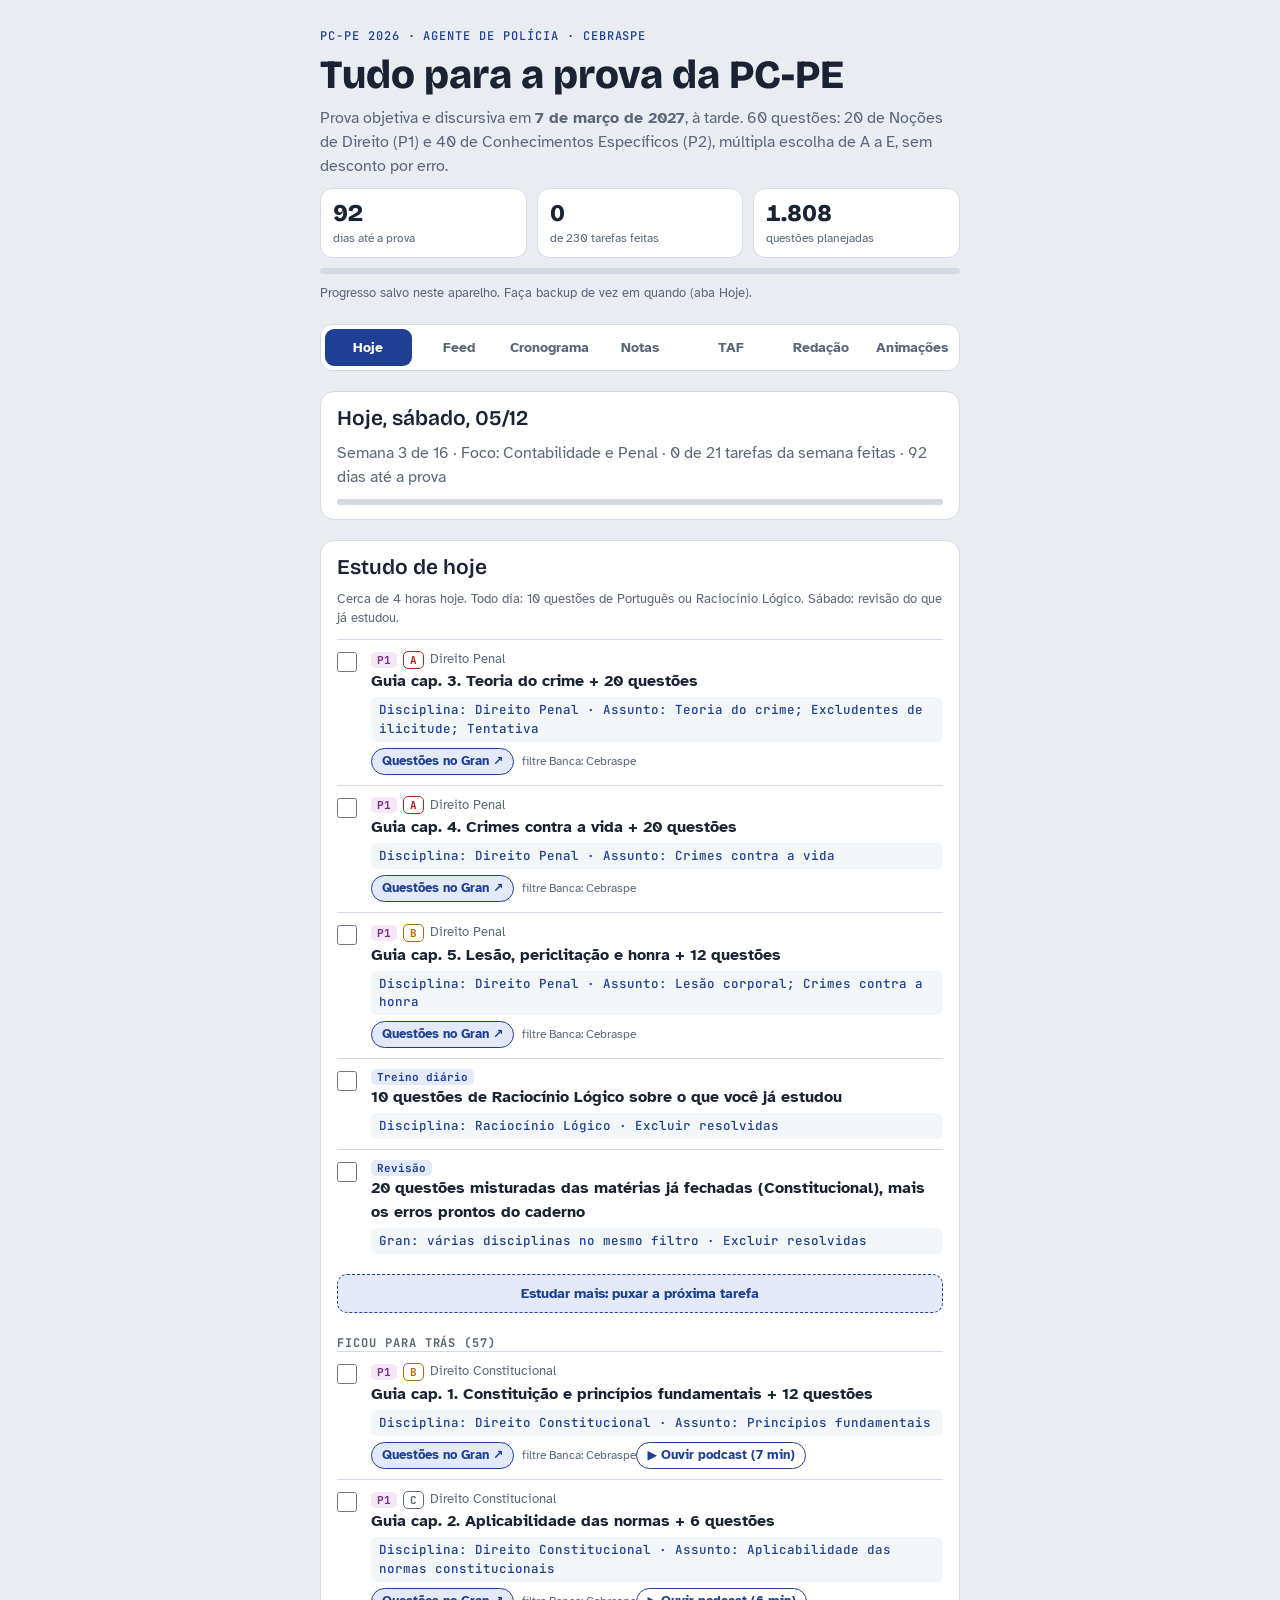
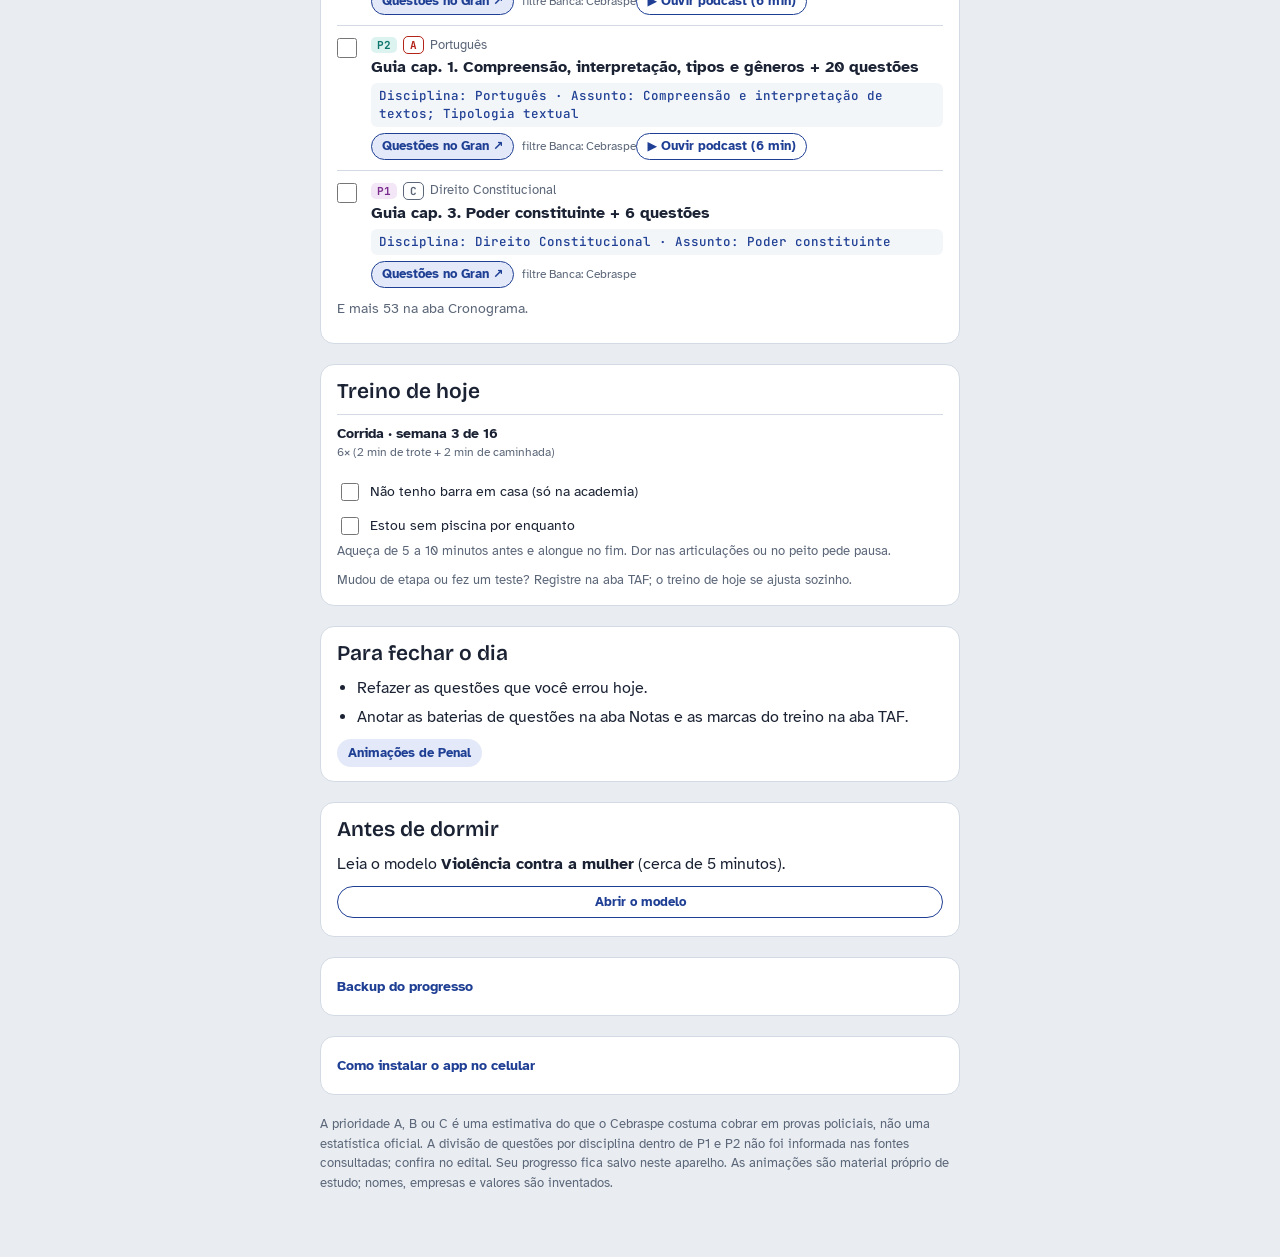
==== commit b6fa234c: "Aba Feed: posts curtos e enquetes das semanas 1 e 2, com repetição do que já foi estudado Co-Authore" ====
--- a/index.html
+++ b/index.html
@@ -249,7 +249,7 @@
 #anim .dchips button[aria-pressed="true"]{background:var(--accent);border-color:var(--accent);color:var(--card)}
 #anim .dchips button:focus-visible{outline:2px solid var(--accent);outline-offset:2px}
 #anim .hint{font-size:14px;color:var(--muted)}
-.tabs{display:grid;grid-template-columns:repeat(6,minmax(0,1fr));gap:4px;background:var(--card);border:1px solid var(--line);border-radius:12px;padding:4px;position:sticky;top:0;z-index:5}
+.tabs{display:grid;grid-template-columns:repeat(7,minmax(0,1fr));gap:4px;background:var(--card);border:1px solid var(--line);border-radius:12px;padding:4px;position:sticky;top:0;z-index:5}
 .tabs button{font:700 14px var(--f-body);border:0;border-radius:9px;padding:10px 2px;min-width:0;overflow:hidden;text-overflow:ellipsis;white-space:nowrap;background:transparent;color:var(--muted);cursor:pointer}
 .tabs button[aria-selected="true"]{background:var(--accent);color:var(--card)}
 .tabs button:focus-visible{outline:2px solid var(--accent);outline-offset:2px}
@@ -377,6 +377,37 @@
 .er-acts{display:flex;gap:8px;flex-wrap:wrap;align-items:center;margin-top:4px}
 .er-acts .glink{margin:0}
 .er-del{font:600 12px var(--f-body);background:none;border:0;color:var(--muted);text-decoration:underline;cursor:pointer}
+.fd-top{display:flex;flex-direction:column;gap:8px}
+.fd-seg{display:grid;grid-template-columns:repeat(3,1fr);gap:4px;background:var(--soft);border-radius:10px;padding:3px}
+.fd-seg button{font:700 14px var(--f-body);border:0;border-radius:8px;padding:8px 4px;background:transparent;color:var(--muted);cursor:pointer}
+.fd-seg button[aria-pressed="true"]{background:var(--card);color:var(--ink);box-shadow:0 1px 3px rgba(0,0,0,.15)}
+.fd-start{font-size:13px;color:var(--muted);display:flex;gap:6px;align-items:center}
+.fd-list{display:flex;flex-direction:column;border:1px solid var(--line);border-radius:14px;background:var(--card);overflow:hidden;margin-top:10px}
+.fd-post{display:grid;grid-template-columns:42px minmax(0,1fr);gap:10px;padding:12px 14px;border-bottom:1px solid var(--line)}
+.fd-av{width:42px;height:42px;border-radius:50%;display:grid;place-items:center;font:800 14px var(--f-body);color:#fff}
+.fd-h{display:flex;flex-wrap:wrap;gap:0 6px;align-items:baseline;line-height:1.3}
+.fd-h b{font-size:15px;color:var(--ink)}
+.fd-h span{font-size:13.5px;color:var(--muted)}
+.fd-h .fd-tag{font-size:12px;color:var(--accent)}
+.fd-x{margin:4px 0 0;font-size:16px;line-height:1.5;color:var(--ink);overflow-wrap:anywhere}
+.fd-th{margin-top:6px;display:flex;flex-direction:column;gap:6px;border-left:2px solid var(--line);padding-left:10px}
+.fd-th p{margin:0;font-size:16px;line-height:1.5}
+.fd-th small{color:var(--muted);font-size:12px;margin-right:6px}
+.fd-link{background:none;border:0;padding:0;margin-top:6px;color:var(--accent);font:600 14px var(--f-body);cursor:pointer}
+.fd-opts{display:flex;flex-direction:column;gap:6px;margin-top:8px}
+.fd-opts button{text-align:left;font:500 15px/1.35 var(--f-body);color:var(--ink);background:var(--card);border:1px solid var(--accent);border-radius:999px;padding:8px 14px;cursor:pointer}
+.fd-opts button:disabled{cursor:default;border-color:var(--line)}
+.fd-opts button.ok{background:rgba(47,158,107,.18);border-color:#2f9e6b;font-weight:700}
+.fd-opts button.bad{background:rgba(208,71,58,.16);border-color:#d0473a}
+.fd-res{margin:8px 0 0;font-size:14.5px;line-height:1.5;padding:8px 10px;border-radius:10px;background:var(--soft)}
+.fd-res b{display:block;margin-bottom:2px}
+.fd-acts{display:flex;gap:4px;margin-top:6px;flex-wrap:wrap}
+.fd-acts button{font:600 13px var(--f-body);background:none;border:0;color:var(--muted);padding:5px 8px;border-radius:999px;cursor:pointer}
+.fd-acts button:hover{background:var(--soft)}
+.fd-acts button.lk[aria-pressed="true"]{color:#d0476b}
+.fd-acts button.sv[aria-pressed="true"]{color:var(--accent)}
+.fd-more{padding:18px;text-align:center;color:var(--muted);font-size:14px}
+.fd-empty{padding:22px 16px;color:var(--muted);text-align:center;margin:0}
 
 </style>
 
@@ -395,6 +426,7 @@
   </header>
   <div class="tabs" role="tablist" aria-label="Seções">
     <button type="button" role="tab" id="tb-hoje" aria-selected="true" aria-controls="hoje">Hoje</button>
+    <button type="button" role="tab" id="tb-feed" aria-selected="false" aria-controls="feed">Feed</button>
     <button type="button" role="tab" id="tb-crono" aria-selected="false" aria-controls="tab-crono">Cronograma</button>
     <button type="button" role="tab" id="tb-notas" aria-selected="false" aria-controls="notas">Notas</button>
     <button type="button" role="tab" id="tb-taf" aria-selected="false" aria-controls="taf">TAF</button>
@@ -733,6 +765,19 @@
       <ul class="rd-ul" id="rd-treino"></ul>
     </section>
   </div>
+<section id="feed" role="tabpanel" aria-labelledby="tb-feed" hidden>
+  <div class="fd-top card">
+    <div class="fd-seg" id="fd-seg" role="group" aria-label="O que mostrar">
+      <button type="button" data-v="pv" aria-pressed="true">Para você</button>
+      <button type="button" data-v="q" aria-pressed="false">Enquetes</button>
+      <button type="button" data-v="s" aria-pressed="false">Salvos</button>
+    </div>
+    <p class="muted xsmall" id="fd-info"></p>
+    <label class="fd-start"><input type="checkbox" id="fd-start"> Abrir o app direto no Feed</label>
+  </div>
+  <div id="fd-list" class="fd-list" aria-live="polite"></div>
+  <div id="fd-more" class="fd-more"></div>
+</section>
 
   <div id="anim" role="tabpanel" aria-labelledby="tb-anim" hidden>
     <p class="hint">Escolha a disciplina. Cada uma tem cinco cenas curtas com palitinhos; a cena começa sozinha quando aparece na tela, e a regra fica logo abaixo.</p>
@@ -877,7 +922,7 @@
 
 <script>
 (function(){
-const T=['hoje','crono','notas','taf','red','anim'],P={hoje:'hoje',crono:'tab-crono',notas:'notas',taf:'taf',red:'redacao',anim:'anim'};
+const T=['hoje','feed','crono','notas','taf','red','anim'],P={hoje:'hoje',feed:'feed',crono:'tab-crono',notas:'notas',taf:'taf',red:'redacao',anim:'anim'};
 function tab(w,disc){T.forEach(k=>{const on=k===w;document.getElementById('tb-'+k).setAttribute('aria-selected',on);document.getElementById(P[k]).hidden=!on;});
   try{localStorage.setItem('pcpe-aba',w)}catch(e){}
   if(w==='anim')requestAnimationFrame(()=>{window.__animShow&&window.__animShow(disc);});
@@ -1384,6 +1429,7 @@
 let own={},stt={},filtro='prontas',fdisc='';
 const sdoc=ST.docStore('progresso/erros',v=>{stt=v||{};render();});
 const sown=ST.store('erros',v=>{own=v||{};render();});
+window.__errAdd=o=>sown.add(o);
 function chapter(e){
   const C=window.__crono;if(!C||!e.ch)return null;
   for(const wk of C.weeks)for(const it of wk.items)if(it.kind==='cap'&&it.d===e.disc&&String(it.c).startsWith(e.ch+' '))return{w:wk.w,id:it.id,c:it.c,feito:!!C.done[it.id],s:wk.s};
@@ -1443,6 +1489,121 @@
   e.target.reset();});
 const prev=window.__hoje;window.__hoje=()=>{prev&&prev();render();};
 render();
+})();
+
+</script>
+<script>
+window.__feed=[{"id":"w1-0.1","ch":"w1-0","p":"cf88","k":"t","x":"os 5 fundamentos da república em uma palavra: SO-CI-DI-VA-PLU. soberania, cidadania, dignidade da pessoa humana, valores sociais do trabalho e da livre iniciativa, pluralismo político. decora igual refrão de brega"},{"id":"w1-0.2","ch":"w1-0","p":"banca","k":"q","x":"\"erradicar a pobreza\" está na CF como:","a":0,"e":"objetivo começa com verbo: construir, garantir, erradicar, promover. fundamento é substantivo","o":["objetivo fundamental (art. 3º)","fundamento da República (art. 1º)","princípio das relações internacionais (art. 4º)"]},{"id":"w1-0.3","ch":"w1-0","p":"cf88","k":"t","x":"dica que salva: o art. 3º só tem VERBO. construir, garantir, erradicar, promover. CON-GA-ER-PRO. se a alternativa trouxer substantivo chique tipo \"soberania\", é art. 1º"},{"id":"w1-0.4","ch":"w1-0","p":"banca","k":"q","x":"a dignidade da pessoa humana é:","a":1,"e":"art. 1º, III. a banca adora trocar por objetivo. dignidade é base, não meta","o":["objetivo fundamental","fundamento da República","princípio das relações internacionais"]},{"id":"w1-0.5","ch":"w1-0","p":"futura","k":"t","x":"eu às 2h da manhã repetindo \"dignidade é fundamento, erradicar é objetivo\" no escuro. o concurso já mora na minha cabeça e não paga aluguel"},{"id":"w1-0.6","ch":"w1-0","p":"cf88","k":"t","x":"\"todo o poder emana do povo, que o exerce por meio de representantes eleitos ou diretamente\" (art. 1º, parágrafo único). democracia semidireta: representantes + plebiscito, referendo e iniciativa popular"},{"id":"w1-0.7","ch":"w1-0","p":"delegado","k":"t","x":"os Poderes são independentes e harmônicos entre si (art. 2º). harmônicos. igual a equipe do plantão. em teoria"},{"id":"w1-0.8","ch":"w1-0","p":"banca","k":"q","x":"qual destes é princípio das relações internacionais (art. 4º)?","a":2,"e":"art. 4º, X. pluralismo é fundamento (art. 1º), erradicar a pobreza é objetivo (art. 3º)","o":["erradicação da pobreza","pluralismo político","concessão de asilo político"]},{"id":"w1-0.9","ch":"w1-0","p":"cf88","k":"th","parts":["relações internacionais (art. 4º) sem sofrimento","independência nacional e autodeterminação dos povos: cada um manda na sua casa","não intervenção e igualdade entre os Estados: ninguém se mete na casa do outro","defesa da paz e solução pacífica dos conflitos: briga só no grupo da família","prevalência dos direitos humanos, repúdio ao terrorismo e ao racismo","cooperação entre os povos e concessão de asilo político","parágrafo único: integração com a América Latina, rumo a uma comunidade latino-americana de nações"]},{"id":"w1-0.10","ch":"w1-0","p":"banca","k":"q","x":"a integração prevista no parágrafo único do art. 4º busca formar:","a":1,"e":"integração econômica, política, social e cultural dos povos da América Latina, visando à comunidade latino-americana de nações","o":["um mercado comum com moeda única","uma comunidade latino-americana de nações","um parlamento sul-americano obrigatório"]},{"id":"w1-0.11","ch":"w1-0","p":"cf88","k":"t","x":"república federativa formada pela união INDISSOLÚVEL dos Estados, Municípios e DF. indissolúvel. ninguém sai do grupo. nem depois de perder clássico"},{"id":"w1-0.12","ch":"w1-0","p":"cf88","k":"t","x":"classificação da CF/88 pra levar no bolso: escrita, promulgada (votada por assembleia, não imposta), rígida (mudar é mais difícil que lei comum), analítica (fala de TUDO) e dogmática"},{"id":"w1-0.13","ch":"w1-0","p":"banca","k":"q","x":"a CF/88 é rígida porque:","a":1,"e":"rígida não é imutável. emenda existe (art. 60), só é mais difícil: 3/5, dois turnos, em cada Casa","o":["não pode ser alterada de jeito nenhum","exige processo de alteração mais difícil que o das leis comuns","só o STF pode alterá-la"]},{"id":"w1-0.14","ch":"w1-0","p":"futura","k":"t","x":"a CF/88 é tão analítica que tem um parágrafo só pra dizer que o Colégio Pedro II fica na órbita federal (art. 242, § 2º). e eu achando que meu textão era longo"},{"id":"w1-0.15","ch":"w1-0","p":"banca","k":"q","x":"\"valores sociais do trabalho e da livre iniciativa\" é:","a":0,"e":"art. 1º, IV. é o VA do SO-CI-DI-VA-PLU","o":["fundamento da República","objetivo fundamental","direito social do art. 6º"]},{"id":"w1-0.16","ch":"w1-0","p":"cf88","k":"t","x":"soberania é fundamento (art. 1º). independência nacional é princípio das relações internacionais (art. 4º). parecem gêmeas, moram em artigos diferentes"},{"id":"w1-0.17","ch":"w1-0","p":"delegado","k":"t","x":"pluralismo político não é só ter vários partidos. é aceitar que existem ideias diferentes. inclusive a do colega que acha o café do plantão bom"},{"id":"w1-1.1","ch":"w1-1","p":"cf88","k":"t","x":"norma de eficácia plena: nasceu pronta. não precisa de lei nenhuma pra funcionar. tipo aquela amiga que já sai de casa arrumada"},{"id":"w1-1.2","ch":"w1-1","p":"cf88","k":"t","x":"eficácia contida: funciona desde já, mas a lei pode CONTER (restringir). exemplo clássico, art. 5º, XIII: qualquer profissão, \"atendidas as qualificações que a lei estabelecer\". por isso existe exame da OAB"},{"id":"w1-1.3","ch":"w1-1","p":"cf88","k":"t","x":"eficácia limitada: só funciona de verdade quando vem a lei. é a planta que só cresce se alguém regar"},{"id":"w1-1.4","ch":"w1-1","p":"banca","k":"q","x":"o livre exercício de qualquer trabalho, \"atendidas as qualificações profissionais que a lei estabelecer\", é norma de eficácia:","a":1,"e":"já funciona, mas a lei pode restringir. contida","o":["plena","contida","limitada"]},{"id":"w1-1.5","ch":"w1-1","p":"banca","k":"q","x":"o direito de greve do servidor público (art. 37, VII), \"nos termos e nos limites definidos em lei específica\", é exemplo clássico de eficácia:","a":2,"e":"depende de lei específica. como a lei nunca veio, o STF mandou aplicar a lei geral de greve, via mandado de injunção","o":["plena","contida","limitada"]},{"id":"w1-1.6","ch":"w1-1","p":"futura","k":"t","x":"contida x limitada, o macete: a contida já funciona e a lei pode PODAR. a limitada não funciona até a lei REGAR. poda ou rega"},{"id":"w1-1.7","ch":"w1-1","p":"cf88","k":"t","x":"aplicabilidade em 3 linhas. plena: direta, imediata e integral. contida: direta, imediata, mas talvez não integral. limitada: indireta, mediata e reduzida"},{"id":"w1-1.8","ch":"w1-1","p":"banca","k":"q","x":"norma de eficácia limitada, antes da lei regulamentadora, produz algum efeito?","a":1,"e":"toda norma constitucional tem alguma eficácia. a limitada tem eficácia negativa (ou paralisante)","o":["nenhum, é letra morta","sim: revoga normas anteriores contrárias e impede leis incompatíveis","só se o STF autorizar"]},{"id":"w1-1.9","ch":"w1-1","p":"cf88","k":"t","x":"normas programáticas são limitadas que traçam METAS pro Estado: saúde, cultura, educação. o famoso \"um dia a gente chega lá\" constitucional"},{"id":"w1-1.10","ch":"w1-1","p":"cf88","k":"t","x":"as limitadas se dividem em duas: de princípio institutivo (criam órgãos ou institutos, a lei estrutura) e de princípio programático (traçam programas e metas)"},{"id":"w1-1.11","ch":"w1-1","p":"banca","k":"q","x":"\"as normas definidoras dos direitos e garantias fundamentais têm aplicação imediata\". onde está isso?","a":1,"e":"art. 5º, § 1º. cai do jeitinho que está escrito","o":["art. 1º, parágrafo único","art. 5º, § 1º","art. 60, § 4º"]},{"id":"w1-1.12","ch":"w1-1","p":"delegado","k":"t","x":"norma contida é o plantão: funciona agora, mas a escala (a lei) pode cortar seu horário"},{"id":"w1-1.13","ch":"w1-1","p":"futura","k":"t","x":"POV: você descobre que eficácia contida também se chama \"restringível\" e \"redutível\" e a banca usa os três nomes pra te confundir"},{"id":"w1-1.14","ch":"w1-1","p":"banca","k":"q","x":"norma de eficácia plena precisa de lei regulamentadora?","a":1,"e":"plena: aplicabilidade direta, imediata e integral","o":["sim, sempre","não, produz todos os efeitos desde a promulgação","só se for direito social"]},{"id":"w1-1.15","ch":"w1-1","p":"cf88","k":"t","x":"quem criou essa classificação: José Afonso da Silva. se a questão cita ele, é plena, contida e limitada. pode respirar"},{"id":"w2-0.1","ch":"w2-0","p":"cf88","k":"t","x":"poder constituinte originário: inicial, ilimitado e incondicionado. cria a Constituição do zero e não deve satisfação à ordem jurídica anterior"},{"id":"w2-0.2","ch":"w2-0","p":"cf88","k":"t","x":"titular do poder constituinte: o POVO. quem exerce: a assembleia constituinte. titular ≠ exercente, a banca ama"},{"id":"w2-0.3","ch":"w2-0","p":"banca","k":"q","x":"quantos votos uma PEC precisa pra ser aprovada?","a":2,"e":"art. 60, § 2º. 3/5 dos membros, dois turnos, Câmara e Senado","o":["maioria absoluta, em um turno","2/3, em dois turnos","3/5, em dois turnos, em cada Casa"]},{"id":"w2-0.4","ch":"w2-0","p":"delegado","k":"t","x":"emenda constitucional não vai pra sanção. é promulgada pelas Mesas da Câmara e do Senado. o Presidente pode propor, mas não pode vetar"},{"id":"w2-0.5","ch":"w2-0","p":"banca","k":"q","x":"quem NÃO pode propor emenda à Constituição?","a":2,"e":"o art. 60 não prevê iniciativa popular para PEC. ela existe para lei (art. 61, § 2º)","o":["1/3 dos deputados federais","o Presidente da República","1% do eleitorado nacional"]},{"id":"w2-0.6","ch":"w2-0","p":"cf88","k":"th","parts":["cláusulas pétreas (art. 60, § 4º), as 4 que não podem ser abolidas","forma federativa de Estado","voto direto, secreto, universal e periódico","separação dos Poderes","direitos e garantias individuais","macete: FO-VO-SE-DI. e repara na expressão \"tendente a abolir\": pode mexer, não pode acabar"]},{"id":"w2-0.7","ch":"w2-0","p":"banca","k":"q","x":"o voto OBRIGATÓRIO é cláusula pétrea?","a":1,"e":"obrigatoriedade não está na lista. uma emenda poderia tornar o voto facultativo","o":["sim, está no art. 60, § 4º","não. pétreo é o voto direto, secreto, universal e periódico","só para maiores de 18"]},{"id":"w2-0.8","ch":"w2-0","p":"futura","k":"t","x":"cláusula pétrea é igual meu amor por café: pode até mudar o jeito, abolir jamais"},{"id":"w2-0.9","ch":"w2-0","p":"cf88","k":"t","x":"limites circunstanciais: a CF não pode ser emendada durante intervenção federal, estado de defesa ou estado de sítio. em crise, ninguém mexe na casa"},{"id":"w2-0.10","ch":"w2-0","p":"banca","k":"q","x":"uma PEC rejeitada pode ser reapresentada:","a":1,"e":"art. 60, § 5º. não pode na mesma sessão legislativa","o":["no mês seguinte","só na próxima sessão legislativa","nunca mais"]},{"id":"w2-0.11","ch":"w2-0","p":"cf88","k":"t","x":"poder decorrente: os Estados fazem suas constituições respeitando a federal. a Constituição de Pernambuco é filha disso (e cai na sua prova, aliás)"},{"id":"w2-0.12","ch":"w2-0","p":"cf88","k":"t","x":"poder reformador = emendas (art. 60). poder revisor = a revisão do art. 3º do ADCT, feita uma única vez, 5 anos depois de 1988, em sessão unicameral e por maioria absoluta. já passou e não volta"},{"id":"w2-0.13","ch":"w2-0","p":"banca","k":"q","x":"mutação constitucional é:","a":1,"e":"também chamada de poder constituinte difuso. o texto fica, o entendimento muda","o":["uma emenda aprovada às pressas","mudança no sentido da norma pela interpretação, sem mudar o texto","a revisão do ADCT"]},{"id":"w2-0.14","ch":"w2-0","p":"delegado","k":"t","x":"mutação constitucional: o texto é o mesmo de 1988, o entendimento mudou. igual o \"chego em 5 minutos\" da equipe"},{"id":"w2-0.15","ch":"w2-0","p":"cf88","k":"t","x":"originário é ilimitado JURIDICAMENTE. não quer dizer que pode tudo na vida real: história e valores da sociedade pesam. mas o direito anterior não prende ele"},{"id":"w2-0.16","ch":"w2-0","p":"banca","k":"q","x":"o poder constituinte derivado é:","a":0,"e":"o derivado nasce da Constituição e segue as regras dela","o":["limitado e condicionado às regras da Constituição","ilimitado como o originário","exercido só pelo STF"]},{"id":"w3-0.1","ch":"w3-0","p":"cf88","k":"t","x":"casa é asilo inviolável (art. 5º, XI). dá pra entrar sem consentimento em: flagrante delito, desastre, pra prestar socorro (dia ou noite) ou com ordem judicial (só durante o DIA)"},{"id":"w3-0.2","ch":"w3-0","p":"banca","k":"q","x":"com mandado judicial, a polícia pode entrar na casa sem consentimento:","a":1,"e":"ordem judicial: durante o dia. flagrante, desastre e socorro: a qualquer hora","o":["a qualquer hora","só durante o dia","só com o morador presente"]},{"id":"w3-0.3","ch":"w3-0","p":"delegado","k":"t","x":"eu às 22h com o mandado na mão / a CF: durante o dia, querido / eu: guardo o mandado e espero amanhecer"},{"id":"w3-0.4","ch":"w3-0","p":"banca","k":"q","x":"em flagrante delito, a polícia pode entrar na casa à noite sem mandado?","a":1,"e":"art. 5º, XI + Tema 280 do STF: fundadas razões de que há flagrante lá dentro, justificadas a posteriori","o":["não, só de dia","sim, mas precisa de fundadas razões, justificadas depois","só com autorização do delegado"]},{"id":"w3-0.5","ch":"w3-0","p":"cf88","k":"t","x":"reunião: pacífica, sem armas, em local aberto ao público. NÃO precisa de autorização, só de aviso prévio à autoridade. aviso ≠ autorização, a banca troca toda vez"},{"id":"w3-0.6","ch":"w3-0","p":"banca","k":"q","x":"para uma reunião pacífica em praça pública é preciso:","a":1,"e":"art. 5º, XVI. e não pode frustrar outra reunião já marcada para o mesmo local","o":["autorização da polícia","apenas aviso prévio à autoridade competente","autorização judicial"]},{"id":"w3-0.7","ch":"w3-0","p":"cf88","k":"t","x":"associação: criar não depende de autorização. SUSPENDER atividades: decisão judicial. DISSOLVER: decisão judicial transitada em julgado. paramilitar: proibida"},{"id":"w3-0.8","ch":"w3-0","p":"banca","k":"q","x":"uma associação pode ser dissolvida compulsoriamente por:","a":2,"e":"art. 5º, XIX. suspender basta decisão judicial. dissolver exige trânsito em julgado","o":["ato do Ministério Público","decisão judicial liminar","decisão judicial transitada em julgado"]},{"id":"w3-0.9","ch":"w3-0","p":"futura","k":"t","x":"ninguém é obrigado a se associar nem a permanecer associado (art. 5º, XX). mandei pro grupo da academia que eu pago e não vou"},{"id":"w3-0.10","ch":"w3-0","p":"cf88","k":"t","x":"manifestação do pensamento é livre, mas é vedado o ANONIMATO. quer falar? assina embaixo"},{"id":"w3-0.11","ch":"w3-0","p":"banca","k":"q","x":"interceptação telefônica é permitida:","a":1,"e":"art. 5º, XII, regulamentado pela Lei 9.296/1996. processo civil não","o":["com autorização do delegado","por ordem judicial, para investigação criminal ou instrução processual penal","em qualquer processo, inclusive cível"]},{"id":"w3-0.12","ch":"w3-0","p":"cf88","k":"t","x":"escusa de consciência: ninguém perde direitos por crença ou convicção. só perde se usar isso pra fugir de obrigação legal de todos E recusar a prestação alternativa. precisa das duas coisas"},{"id":"w3-0.13","ch":"w3-0","p":"cf88","k":"t","x":"art. 5º, II: ninguém é obrigado a fazer ou deixar de fazer alguma coisa senão em virtude de lei. pro particular, pode tudo que a lei não proíbe"},{"id":"w3-0.14","ch":"w3-0","p":"banca","k":"q","x":"desapropriação, como regra, exige indenização:","a":0,"e":"art. 5º, XXIV. indenização posterior, se houver dano, é a da requisição (iminente perigo público)","o":["prévia, justa e em dinheiro","posterior e em títulos","só se houver dano"]},{"id":"w3-0.15","ch":"w3-0","p":"delegado","k":"t","x":"requisição administrativa: iminente perigo público, a autoridade usa o bem do particular e, SE houver dano, indeniza depois. tipo usar o barco do vizinho pra resgate na enchente"},{"id":"w3-0.16","ch":"w3-0","p":"banca","k":"q","x":"os direitos do art. 5º valem para o estrangeiro de passagem pelo Brasil?","a":1,"e":"o caput fala em \"estrangeiros residentes\", mas a interpretação é ampla","o":["não, só para residentes","sim. o texto fala em residentes, mas o STF estende a quem está no país","só com visto permanente"]},{"id":"w3-0.17","ch":"w3-0","p":"cf88","k":"t","x":"ninguém será submetido a tortura nem a tratamento desumano ou degradante (art. 5º, III). curto e cai muito"},{"id":"w3-0.18","ch":"w3-0","p":"futura","k":"t","x":"o art. 5º tem 79 incisos. o último, de 2022, é sobre proteção de dados pessoais. a CF realmente não brinca de ser analítica"},{"id":"w3-1.1","ch":"w3-1","p":"banca","k":"q","x":"racismo é:","a":1,"e":"art. 5º, XLII. racismo e ação de grupos armados contra a ordem constitucional: inafiançáveis e imprescritíveis","o":["inafiançável e insuscetível de graça","inafiançável e imprescritível","imprescritível e afiançável"]},{"id":"w3-1.2","ch":"w3-1","p":"cf88","k":"th","parts":["o macete que mais salva no art. 5º","imprescritíveis e inafiançáveis: RAÇA e AÇÃO. racismo e ação de grupos armados contra a ordem constitucional e o Estado Democrático","inafiançáveis e sem graça ou anistia: 3TH. tortura, tráfico, terrorismo e hediondos","3TH não são imprescritíveis. prescrevem normalmente"]},{"id":"w3-1.3","ch":"w3-1","p":"banca","k":"q","x":"o crime de tortura é imprescritível pela CF?","a":1,"e":"3TH: inafiançáveis, sem graça, sem anistia. imprescritível é só racismo e ação de grupos armados","o":["sim, igual ao racismo","não. é inafiançável e sem graça ou anistia, mas prescreve","só se praticado por agente público"]},{"id":"w3-1.4","ch":"w3-1","p":"delegado","k":"t","x":"LXIII: o preso será informado de seus direitos, entre eles o de permanecer calado. o \"você tem o direito de ficar em silêncio\" versão brasileira, com inciso"},{"id":"w3-1.5","ch":"w3-1","p":"cf88","k":"t","x":"prisão só em flagrante ou por ordem ESCRITA e FUNDAMENTADA de autoridade JUDICIÁRIA competente (LXI). delegado não expede mandado de prisão. exceção: transgressão militar e crime propriamente militar"},{"id":"w3-1.6","ch":"w3-1","p":"banca","k":"q","x":"a prisão de qualquer pessoa deve ser comunicada imediatamente:","a":1,"e":"art. 5º, LXII","o":["ao Ministério Público e à OAB","ao juiz competente e à família do preso ou à pessoa por ele indicada","só ao juiz, em 24 horas"]},{"id":"w3-1.7","ch":"w3-1","p":"cf88","k":"t","x":"penas proibidas (XLVII): de morte (salvo guerra declarada), perpétua, de trabalhos forçados, de banimento e cruéis. só a de morte tem exceção"},{"id":"w3-1.8","ch":"w3-1","p":"banca","k":"q","x":"o brasileiro NATO pode ser extraditado?","a":1,"e":"nato, nunca. naturalizado: crime comum antes da naturalização ou envolvimento comprovado em tráfico de drogas","o":["sim, por tráfico de drogas","nunca","sim, por crime anterior à naturalização"]},{"id":"w3-1.9","ch":"w3-1","p":"cf88","k":"t","x":"júri (XXXVIII): plenitude de defesa, sigilo das votações, soberania dos veredictos e competência para os crimes DOLOSOS contra a vida"},{"id":"w3-1.10","ch":"w3-1","p":"banca","k":"q","x":"quem julga o homicídio CULPOSO?","a":1,"e":"júri é para crimes dolosos contra a vida","o":["o Tribunal do Júri","o juiz singular","o júri, se a vítima for criança"]},{"id":"w3-1.11","ch":"w3-1","p":"futura","k":"t","x":"\"ninguém será considerado culpado até o trânsito em julgado de sentença penal condenatória\" (LVII). eu não sou culpada por não ter estudado ontem até o domingo transitar em julgado"},{"id":"w3-1.12","ch":"w3-1","p":"cf88","k":"t","x":"a pena não passa da pessoa do condenado. mas a obrigação de reparar o dano e o perdimento de bens podem chegar aos sucessores, até o limite do patrimônio herdado"},{"id":"w3-1.13","ch":"w3-1","p":"banca","k":"q","x":"prisão civil por dívida, hoje:","a":1,"e":"o texto ainda cita o depositário infiel, mas a Súmula Vinculante 25 proíbe. sobra só a pensão alimentícia","o":["cabe para depositário infiel e devedor de alimentos","só para o devedor de alimentos","não cabe em nenhum caso"]},{"id":"w3-1.14","ch":"w3-1","p":"cf88","k":"t","x":"provas obtidas por meios ilícitos são inadmissíveis no processo (LVI). investigação feita torto, prova jogada fora"},{"id":"w3-1.15","ch":"w3-1","p":"banca","k":"q","x":"quem já é civilmente identificado:","a":0,"e":"art. 5º, LVIII. a lei é a 12.037/2009","o":["não será submetido a identificação criminal, salvo nas hipóteses da lei","sempre faz identificação criminal ao ser preso","nunca pode ser identificado criminalmente"]},{"id":"w3-1.16","ch":"w3-1","p":"delegado","k":"t","x":"LXIV: o preso tem direito à identificação dos responsáveis pela prisão e pelo interrogatório. nada de agente sem nome"},{"id":"w3-1.17","ch":"w3-1","p":"cf88","k":"t","x":"lei penal não retroage, salvo pra beneficiar o réu (XL). lei nova mais dura: só daqui pra frente. lei nova mais leve: volta pra ajudar"},{"id":"w3-1.18","ch":"w3-1","p":"banca","k":"q","x":"as presidiárias têm direito de permanecer com os filhos:","a":1,"e":"art. 5º, L","o":["até os 6 anos","durante o período de amamentação","até 1 ano, por lei estadual"]},{"id":"w1-8.1","ch":"w1-8","p":"leitura","k":"t","x":"compreender = o que o texto DIZ. interpretar = o que dá pra CONCLUIR dele. a banca pergunta um e a gente responde o outro. clássico"},{"id":"w1-8.2","ch":"w1-8","p":"leitura","k":"t","x":"regra de ouro do Cebraspe: a resposta tem que estar no texto ou sair dele por dedução. sua opinião, por mais certa que seja, não conta"},{"id":"w1-8.3","ch":"w1-8","p":"banca","k":"q","x":"o texto fala em \"muitos policiais\". a alternativa diz \"o autor afirma que TODOS os policiais...\". ela:","a":1,"e":"generalizou. todos, sempre, nunca, somente são bandeiras vermelhas","o":["está correta, mesmo sentido","extrapola o texto","é inferência válida"]},{"id":"w1-8.4","ch":"w1-8","p":"futura","k":"t","x":"eu lendo o texto: entendi tudo / eu lendo a alternativa \"infere-se que o autor...\": quem é você, autor"},{"id":"w1-8.5","ch":"w1-8","p":"leitura","k":"th","parts":["tipos textuais numa thread","narrativo: conta fato com personagens, tempo e lugar","descritivo: retrata e caracteriza. muito adjetivo","dissertativo-argumentativo: defende uma tese com argumentos. é a sua redação da prova","injuntivo: dá ordens e instruções. manual, receita, edital","expositivo: explica sem tomar partido"]},{"id":"w1-8.6","ch":"w1-8","p":"banca","k":"q","x":"um edital, com \"o candidato deverá comparecer...\", tem predomínio do tipo:","a":2,"e":"instrução e ordem. injuntivo","o":["narrativo","descritivo","injuntivo"]},{"id":"w1-8.7","ch":"w1-8","p":"leitura","k":"t","x":"tipo ≠ gênero. tipo é a estrutura (narrar, descrever, argumentar). gênero é o texto da vida real (notícia, crônica, boletim de ocorrência, ofício). um gênero mistura vários tipos"},{"id":"w1-8.8","ch":"w1-8","p":"delegado","k":"t","x":"boletim de ocorrência é gênero com predomínio narrativo: fato, data, local, envolvidos. se tem opinião, tá errado"},{"id":"w1-8.9","ch":"w1-8","p":"banca","k":"q","x":"\"depreende-se do texto que...\" pede:","a":0,"e":"depreender, inferir, concluir: a partir do texto, sem fugir dele","o":["o que o texto permite concluir","só o que está escrito literalmente","a opinião do candidato"]},{"id":"w1-8.10","ch":"w1-8","p":"leitura","k":"t","x":"técnica: leia a pergunta ANTES do texto. você lê já procurando a resposta. numa prova de 4 horas, isso é ouro"},{"id":"w1-8.11","ch":"w1-8","p":"futura","k":"t","x":"a alternativa: \"o texto critica severamente\" / o texto: \"talvez fosse interessante rever\" / eu: severamente onde, minha filha"},{"id":"w1-8.12","ch":"w1-8","p":"leitura","k":"t","x":"cuidado com a troca de intensidade: o texto diz \"pode\", a alternativa diz \"deve\". o texto diz \"contribui\", a alternativa diz \"é a causa\". mudou o sentido, alternativa errada"},{"id":"w1-8.13","ch":"w1-8","p":"banca","k":"q","x":"o texto: \"a tecnologia pode auxiliar a investigação\". a alternativa: \"a tecnologia é indispensável à investigação\". ela:","a":1,"e":"pode auxiliar ≠ indispensável","o":["está de acordo com o texto","extrapola, porque transforma possibilidade em necessidade","é a ideia central"]},{"id":"w1-8.14","ch":"w1-8","p":"leitura","k":"t","x":"ideia central costuma estar no primeiro parágrafo ou na conclusão. alternativa sobre um detalhe do meio do texto? desconfia que é ideia secundária"},{"id":"w1-8.15","ch":"w1-8","p":"leitura","k":"t","x":"dissertativo-argumentativo = tese + argumentos + conclusão. exatamente o que a sua redação de 30 linhas precisa. estudar interpretação é treinar redação de graça"},{"id":"w1-9.1","ch":"w1-9","p":"leitura","k":"t","x":"coesão = as ligações entre as partes (pronomes, conjunções, sinônimos). coerência = o texto fazer SENTIDO. dá pra ter coesão perfeita e ser incoerente"},{"id":"w1-9.2","ch":"w1-9","p":"banca","k":"q","x":"\"o delegado chegou e o escrivão saiu. ELE estava cansado\". o problema é:","a":1,"e":"ele quem? coesão referencial mal feita","o":["erro de concordância","ambiguidade na referência do pronome","falta de conectivo"]},{"id":"w1-9.3","ch":"w1-9","p":"futura","k":"t","x":"a banca: a que se refere o termo \"isso\" na linha 14? / eu voltando 3 parágrafos igual detetive"},{"id":"w1-9.4","ch":"w1-9","p":"leitura","k":"t","x":"anáfora: o termo retoma algo que já apareceu. catáfora: anuncia algo que vem depois. \"o motivo era ESTE: falta de efetivo\". este = catáfora"},{"id":"w1-9.5","ch":"w1-9","p":"banca","k":"q","x":"em \"o suspeito fugiu. o homem foi encontrado horas depois\", \"o homem\":","a":0,"e":"retomar com outra palavra = coesão por substituição","o":["retoma \"o suspeito\" por substituição","é catáfora","é elipse"]},{"id":"w1-9.6","ch":"w1-9","p":"leitura","k":"th","parts":["conectivos que a banca adora trocar","mas, porém, contudo, todavia, no entanto: oposição","portanto, logo, por isso: conclusão","porque, já que, visto que: causa","embora, ainda que, mesmo que: concessão. pedem verbo no subjuntivo","conforme, segundo, consoante: conformidade"]},{"id":"w1-9.7","ch":"w1-9","p":"banca","k":"q","x":"trocar \"embora\" por \"porque\" em \"embora estivesse cansada, estudou\":","a":1,"e":"conectivos de valores diferentes alteram o sentido","o":["mantém o sentido","muda de concessão para causa","só exige ajuste de vírgula"]},{"id":"w1-9.8","ch":"w1-9","p":"leitura","k":"t","x":"elipse: omitir um termo que dá pra recuperar. \"fui à delegacia; ela, ao fórum\". a vírgula ali está no lugar do verbo que sumiu (zeugma)"},{"id":"w1-9.9","ch":"w1-9","p":"futura","k":"t","x":"coerência é meu cronograma: precisa fazer sentido. coesão são os post-its: ligam uma parte na outra"},{"id":"w1-9.10","ch":"w1-9","p":"banca","k":"q","x":"\"contudo\" pode ser trocado, sem mudar o sentido, por:","a":1,"e":"ambos adversativos. portanto = conclusão, porquanto = causa","o":["portanto","no entanto","porquanto"]},{"id":"w1-9.11","ch":"w1-9","p":"leitura","k":"t","x":"o POIS muda de sentido pela posição. antes do verbo: explicativo (\"estuda, pois a prova está perto\"). depois do verbo, entre vírgulas: conclusivo (\"a prova está perto; estude, pois, todo dia\")"},{"id":"w1-9.12","ch":"w1-9","p":"banca","k":"q","x":"em \"a prova está perto; deve-se, pois, revisar\", o \"pois\" indica:","a":1,"e":"depois do verbo, entre vírgulas: conclusivo, igual a portanto","o":["causa","conclusão","concessão"]},{"id":"w1-9.13","ch":"w1-9","p":"leitura","k":"t","x":"coesão sequencial: conectivos que fazem o texto andar (além disso, em seguida, por fim). coesão referencial: termos que retomam outros. duas famílias, a banca pergunta das duas"},{"id":"w1-9.14","ch":"w1-9","p":"delegado","k":"t","x":"relatório incoerente: \"o investigado estava em casa às 20h e no local do crime às 20h\". coesão ótima, coerência nenhuma"},{"id":"w1-11.1","ch":"w1-11","p":"calc","k":"t","x":"qualquer número diferente de zero elevado a zero dá 1. 7⁰ = 1. 1.000.000⁰ = 1. a vida pode ser complicada, o expoente zero não"},{"id":"w1-11.2","ch":"w1-11","p":"banca","k":"q","x":"quanto é -2²?","a":1,"e":"sem parênteses, o expoente só pega o 2: -(2²) = -4. já (-2)² = 4","o":["4","-4","1/4"]},{"id":"w1-11.3","ch":"w1-11","p":"calc","k":"t","x":"expoente negativo não deixa o número negativo. só inverte. 2⁻³ = 1/2³ = 1/8. ninguém ficou negativo, só virou fração"},{"id":"w1-11.4","ch":"w1-11","p":"banca","k":"q","x":"0,999... (nove infinito) é:","a":1,"e":"0,999... = 9/9 = 1. e toda dízima periódica é racional","o":["menor que 1","igual a 1","um número irracional"]},{"id":"w1-11.5","ch":"w1-11","p":"calc","k":"th","parts":["propriedades de potência que resolvem 80% das questões","multiplicou base igual: SOMA expoente. 2³ · 2⁴ = 2⁷","dividiu base igual: SUBTRAI. 2⁵ ÷ 2² = 2³","potência de potência: MULTIPLICA. (2³)² = 2⁶","expoente fracionário vira raiz: 8^(1/3) = ∛8 = 2"]},{"id":"w1-11.6","ch":"w1-11","p":"banca","k":"q","x":"√2 pertence a qual conjunto?","a":1,"e":"não pode ser escrito como fração de inteiros. π também é irracional","o":["racionais","irracionais","inteiros"]},{"id":"w1-11.7","ch":"w1-11","p":"calc","k":"t","x":"naturais ⊂ inteiros ⊂ racionais ⊂ reais. os irracionais estão nos reais, mas fora dos racionais. é um prédio chamado R, cada conjunto mora num andar"},{"id":"w1-11.8","ch":"w1-11","p":"futura","k":"t","x":"eu vendo 2¹⁰ na prova / meu cérebro: 1024 / eu: como eu sei disso / meu cérebro: não pergunta, só aceita"},{"id":"w1-11.9","ch":"w1-11","p":"banca","k":"q","x":"quanto é (2³)²?","a":1,"e":"potência de potência multiplica os expoentes: 3 × 2 = 6","o":["2⁵ = 32","2⁶ = 64","2⁹ = 512"]},{"id":"w1-11.10","ch":"w1-11","p":"calc","k":"t","x":"raiz quadrada de número negativo não existe nos reais. √(-4) não é -2, porque (-2)² dá 4 positivo"},{"id":"w1-11.11","ch":"w1-11","p":"calc","k":"t","x":"notação científica: 0,00035 = 3,5 × 10⁻⁴. a vírgula andou 4 casas pra direita, expoente -4. andou pra esquerda, expoente positivo"},{"id":"w1-11.12","ch":"w1-11","p":"banca","k":"q","x":"qual é maior: 2⁻¹ ou 3⁻¹?","a":0,"e":"2⁻¹ = 1/2 = 0,5. 3⁻¹ = 1/3 ≈ 0,33. inverteu, o maior virou menor","o":["2⁻¹","3⁻¹","são iguais"]},{"id":"w1-11.13","ch":"w1-11","p":"calc","k":"t","x":"√50 = √(25 · 2) = 5√2. simplificar raiz é achar o quadrado perfeito escondido lá dentro"},{"id":"w1-11.14","ch":"w1-11","p":"calc","k":"t","x":"mmc e mdc em uma linha: mmc é o menor número que os dois dividem (quando os eventos se encontram de novo). mdc é o maior número que divide os dois (quando você corta em pedaços iguais)"},{"id":"w5-0.1","ch":"w5-0","p":"cf88","k":"t","x":"direitos sociais (art. 6º): educação, saúde, alimentação, trabalho, moradia, transporte, lazer, segurança, previdência, proteção à maternidade e à infância e assistência aos desamparados. a segurança está aqui também"},{"id":"w5-0.2","ch":"w5-0","p":"banca","k":"q","x":"qual destes NÃO está na lista do art. 6º?","a":2,"e":"alimentação entrou em 2010 e transporte em 2015. internet não está na lista","o":["transporte","alimentação","acesso à internet","lazer"]},{"id":"w5-0.3","ch":"w5-0","p":"delegado","k":"t","x":"policial civil pode fazer greve? o STF decidiu em 2017 que não: é vedada a greve a quem atua diretamente na segurança pública"},{"id":"w5-0.4","ch":"w5-0","p":"banca","k":"q","x":"segundo o STF, o policial civil:","a":1,"e":"decisão de 2017: vedada a greve aos policiais civis e a quem atua diretamente na segurança pública","o":["pode fazer greve mantendo 30% do efetivo","não pode exercer o direito de greve","pode, se o MP autorizar"]},{"id":"w5-0.5","ch":"w5-0","p":"cf88","k":"t","x":"jornada pela CF: até 8 horas por dia e 44 por semana. turno ininterrupto de revezamento: 6 horas, salvo negociação coletiva"},{"id":"w5-0.6","ch":"w5-0","p":"banca","k":"q","x":"a hora extra, pela CF, tem adicional de no mínimo:","a":1,"e":"art. 7º, XVI. 50% sobre a hora normal, no mínimo","o":["25%","50%","100%"]},{"id":"w5-0.7","ch":"w5-0","p":"cf88","k":"t","x":"trabalho de menor: noturno, perigoso ou insalubre só depois dos 18. qualquer trabalho, depois dos 16. aprendiz, a partir dos 14. a escadinha 14-16-18"},{"id":"w5-0.8","ch":"w5-0","p":"banca","k":"q","x":"um adolescente de 15 anos pode trabalhar?","a":1,"e":"a partir dos 14, só como aprendiz","o":["não, só aos 16","só como aprendiz","sim, em qualquer atividade diurna"]},{"id":"w5-0.9","ch":"w5-0","p":"cf88","k":"t","x":"licença-gestante: 120 dias, sem prejuízo do emprego e do salário. férias com pelo menos um terço a mais que o salário normal"},{"id":"w5-0.10","ch":"w5-0","p":"cf88","k":"t","x":"unicidade sindical: só um sindicato da mesma categoria por base territorial, e a base mínima é a área de um Município"},{"id":"w5-0.11","ch":"w5-0","p":"futura","k":"t","x":"o lazer é direito social (art. 6º). mostrei pro meu cronograma. ele não aceitou o argumento"},{"id":"w5-0.12","ch":"w5-0","p":"banca","k":"q","x":"militares das Forças Armadas podem se sindicalizar?","a":1,"e":"art. 142, § 3º, IV","o":["sim, como qualquer trabalhador","não, a CF proíbe sindicalização e greve","só os oficiais"]},{"id":"w5-0.13","ch":"w5-0","p":"cf88","k":"t","x":"salário mínimo: fixado em lei, nacionalmente unificado, e é vedada sua vinculação para qualquer fim. não serve de indexador pra outras coisas"},{"id":"w5-0.14","ch":"w5-0","p":"delegado","k":"t","x":"a segurança aparece duas vezes: como direito individual (caput do art. 5º) e como direito social (art. 6º). por isso tanta gente quer o seu emprego"},{"id":"w5-1.1","ch":"w5-1","p":"cf88","k":"t","x":"brasileiro nato, 3 caminhos: nasceu no Brasil (salvo pais estrangeiros a serviço do país deles); nasceu fora com pai ou mãe brasileiro a serviço do Brasil; ou nasceu fora com pai ou mãe brasileiro e foi registrado em repartição brasileira ou veio morar aqui e optou depois dos 18"},{"id":"w5-1.2","ch":"w5-1","p":"banca","k":"q","x":"filho de diplomatas franceses a serviço da França, nascido no Recife, é:","a":1,"e":"pais estrangeiros a serviço do seu país: exceção do critério do solo","o":["brasileiro nato, nasceu no Brasil","não é brasileiro nato","naturalizado automaticamente"]},{"id":"w5-1.3","ch":"w5-1","p":"cf88","k":"th","parts":["cargos privativos de brasileiro nato, o macete MP3.COM","M: Ministro do STF","P3: Presidente e Vice da República, Presidente da Câmara e Presidente do Senado","C: carreira diplomática","O: oficial das Forças Armadas","M: Ministro de Estado da Defesa"]},{"id":"w5-1.4","ch":"w5-1","p":"banca","k":"q","x":"um brasileiro naturalizado pode ser:","a":2,"e":"pode ser senador e deputado. só não pode PRESIDIR a Câmara ou o Senado","o":["Ministro do STF","Presidente da Câmara","Senador","oficial do Exército"]},{"id":"w5-1.5","ch":"w5-1","p":"banca","k":"q","x":"pra quem vem de país de língua portuguesa, a naturalização exige:","a":1,"e":"art. 12, II, a. os 15 anos são para estrangeiros de qualquer nacionalidade, sem condenação penal","o":["15 anos de residência","residência por 1 ano ininterrupto e idoneidade moral","4 anos e prova de português"]},{"id":"w5-1.6","ch":"w5-1","p":"cf88","k":"t","x":"naturalização extraordinária: estrangeiro de qualquer país, morando aqui há mais de 15 anos ininterruptos, sem condenação penal, que pedir. cumpriu os requisitos, é direito"},{"id":"w5-1.7","ch":"w5-1","p":"cf88","k":"t","x":"a lei NÃO pode distinguir nato de naturalizado. só a própria Constituição pode (art. 12, § 2º): cargos privativos, extradição, Conselho da República e propriedade de empresa jornalística"},{"id":"w5-1.8","ch":"w5-1","p":"banca","k":"q","x":"português com residência permanente no Brasil, havendo reciprocidade:","a":1,"e":"art. 12, § 1º. não vira brasileiro, mas é tratado como tal","o":["vira brasileiro nato","tem os direitos de brasileiro, salvo os casos previstos na CF","não tem direito nenhum"]},{"id":"w5-1.9","ch":"w5-1","p":"cf88","k":"t","x":"idioma oficial: português (art. 13). símbolos nacionais: bandeira, hino, armas e selo. Estados e Municípios podem ter símbolos próprios"},{"id":"w5-1.10","ch":"w5-1","p":"futura","k":"t","x":"MP3.COM é o macete mais 2005 do direito constitucional e funciona até hoje"},{"id":"w5-1.11","ch":"w5-1","p":"banca","k":"q","x":"nasceu na Alemanha, mãe brasileira (não a serviço do Brasil), registrado no consulado brasileiro. é:","a":0,"e":"o registro em repartição brasileira competente já basta (art. 12, I, c)","o":["brasileiro nato","naturalizado","só se vier morar no Brasil"]},{"id":"w5-1.12","ch":"w5-1","p":"cf88","k":"t","x":"perda da nacionalidade (regra de 2023): naturalização cancelada por sentença judicial (fraude no processo ou atentado contra a ordem constitucional e o Estado Democrático) ou pedido expresso do próprio brasileiro, desde que ele não vire apátrida"},{"id":"w5-1.13","ch":"w5-1","p":"banca","k":"q","x":"depois de 2023, o brasileiro que pede expressamente a perda da nacionalidade:","a":1,"e":"art. 12, § 5º, incluído pela EC 131/2023","o":["nunca pode recuperá-la","pode readquirir a nacionalidade originária, na forma da lei","vira automaticamente estrangeiro residente"]},{"id":"w8-0.1","ch":"w8-0","p":"cf88","k":"th","parts":["idades mínimas pra se candidatar (art. 14, § 3º, VI)","35: Presidente, Vice e Senador","30: Governador e Vice","21: Deputado (federal, estadual ou distrital), Prefeito, Vice-Prefeito e juiz de paz","18: Vereador","macete: 35-30-21-18, descendo do topo"]},{"id":"w8-0.2","ch":"w8-0","p":"banca","k":"q","x":"idade mínima pra Senador:","a":1,"e":"senador = 35, junto com Presidente e Vice","o":["30 anos","35 anos","21 anos"]},{"id":"w8-0.3","ch":"w8-0","p":"cf88","k":"t","x":"voto obrigatório: maiores de 18. facultativo: analfabetos, maiores de 70 e quem tem 16 ou 17. inalistáveis: estrangeiros e conscritos durante o serviço militar obrigatório"},{"id":"w8-0.4","ch":"w8-0","p":"banca","k":"q","x":"o analfabeto:","a":1,"e":"alistamento facultativo, mas inelegível (art. 14, § 4º)","o":["não pode votar","pode votar (facultativo), mas é inelegível","pode votar e ser votado"]},{"id":"w8-0.5","ch":"w8-0","p":"cf88","k":"t","x":"cassação de direitos políticos é PROIBIDA. existe perda ou suspensão, nos casos do art. 15. cassação lembra ditadura, a CF fez questão de vedar"},{"id":"w8-0.6","ch":"w8-0","p":"banca","k":"q","x":"a condenação criminal transitada em julgado gera:","a":1,"e":"art. 15, III. suspende, não perde","o":["perda definitiva dos direitos políticos","suspensão dos direitos políticos enquanto durarem os efeitos","cassação dos direitos políticos"]},{"id":"w8-0.7","ch":"w8-0","p":"delegado","k":"t","x":"preso provisório ainda não tem condenação transitada em julgado, então mantém os direitos políticos. por isso existe seção eleitoral em presídio"},{"id":"w8-0.8","ch":"w8-0","p":"cf88","k":"t","x":"anterioridade eleitoral (art. 16): a lei que muda o processo eleitoral entra em vigor na publicação, mas não vale para eleição que ocorra até 1 ano da vigência. mudar regra em cima da hora não pode"},{"id":"w8-0.9","ch":"w8-0","p":"banca","k":"q","x":"o prefeito que quer ser candidato a governador precisa:","a":1,"e":"desincompatibilização (art. 14, § 6º). pra reeleição no mesmo cargo, não precisa","o":["nada, pode concorrer no cargo","renunciar até 6 meses antes do pleito","tirar licença de 3 meses"]},{"id":"w8-0.10","ch":"w8-0","p":"cf88","k":"t","x":"inelegibilidade reflexa: cônjuge e parentes até o 2º grau do chefe do Executivo são inelegíveis no território da jurisdição dele. salvo se já tiverem mandato e forem candidatos à reeleição"},{"id":"w8-0.11","ch":"w8-0","p":"futura","k":"t","x":"eu com 16 anos achando que votar era o auge da vida adulta / eu hoje: decorando a idade mínima de juiz de paz"},{"id":"w8-0.12","ch":"w8-0","p":"banca","k":"q","x":"partido político é:","a":1,"e":"adquire personalidade na forma da lei civil e registra o estatuto no TSE (art. 17, § 2º)","o":["pessoa jurídica de direito público","pessoa jurídica de direito privado","órgão do TSE"]},{"id":"w8-0.13","ch":"w8-0","p":"cf88","k":"t","x":"partidos: caráter nacional, proibido receber recurso de entidade ou governo estrangeiro, proibida organização paramilitar e obrigatória a prestação de contas à Justiça Eleitoral"},{"id":"w8-0.14","ch":"w8-0","p":"banca","k":"q","x":"o conscrito, durante o serviço militar obrigatório:","a":1,"e":"inalistáveis: estrangeiros e conscritos (art. 14, § 2º)","o":["vota normalmente","não pode se alistar como eleitor","vota de forma facultativa"]},{"id":"w8-1.1","ch":"w8-1","p":"cf88","k":"t","x":"entes federativos: União, Estados, DF e Municípios, todos autônomos. soberana mesmo é só a República Federativa do Brasil, como um todo"},{"id":"w8-1.2","ch":"w8-1","p":"banca","k":"q","x":"Territórios federais são entes federativos?","a":1,"e":"art. 18, § 2º. hoje nem existe nenhum","o":["sim, como os Estados","não, integram a União","só se tiverem mais de 100 mil habitantes"]},{"id":"w8-1.3","ch":"w8-1","p":"cf88","k":"t","x":"criar Município: lei ESTADUAL, no período fixado por lei complementar FEDERAL, com plebiscito das populações envolvidas e estudo de viabilidade"},{"id":"w8-1.4","ch":"w8-1","p":"banca","k":"q","x":"a União pode intervir diretamente num Município de Pernambuco?","a":1,"e":"a União intervém em Estados, no DF e em Municípios de Território federal","o":["sim, se houver grave desordem","não. quem intervém em Município de Estado é o próprio Estado","sim, a pedido do prefeito"]},{"id":"w8-1.5","ch":"w8-1","p":"cf88","k":"t","x":"intervenção é exceção. a regra é a autonomia: \"a União NÃO intervirá nos Estados nem no DF, exceto para...\" (art. 34). a lista é fechada"},{"id":"w8-1.6","ch":"w8-1","p":"delegado","k":"t","x":"intervenção federal pra pôr termo a grave comprometimento da ordem pública já aconteceu na segurança pública do Rio, em 2018. caiu no noticiário e cai em prova"},{"id":"w8-1.7","ch":"w8-1","p":"banca","k":"q","x":"o decreto de intervenção federal é submetido ao Congresso Nacional em:","a":1,"e":"art. 36, § 1º","o":["10 dias","24 horas","48 horas"]},{"id":"w8-1.8","ch":"w8-1","p":"cf88","k":"th","parts":["princípios sensíveis (art. 34, VII): violou, cabe intervenção","forma republicana, sistema representativo e regime democrático","direitos da pessoa humana","autonomia municipal","prestação de contas da administração","aplicação do mínimo em saúde e educação","aqui depende de representação do Procurador-Geral da República provida pelo STF"]},{"id":"w8-1.9","ch":"w8-1","p":"banca","k":"q","x":"é vedado à União, aos Estados, ao DF e aos Municípios:","a":1,"e":"art. 19, II. junto com: estabelecer ou subvencionar cultos e criar distinções entre brasileiros","o":["cobrar tributos","recusar fé aos documentos públicos","celebrar convênios"]},{"id":"w8-1.10","ch":"w8-1","p":"cf88","k":"t","x":"Brasília é a capital federal (art. 18, § 1º). o DF não pode ser dividido em Municípios: faz papel de Estado e de Município ao mesmo tempo"},{"id":"w8-1.11","ch":"w8-1","p":"futura","k":"t","x":"o Estado não pode estabelecer nem subvencionar cultos (art. 19). laico. eu, porém, rezo antes de todo simulado"},{"id":"w8-1.12","ch":"w8-1","p":"banca","k":"q","x":"o Estado que suspende o pagamento da dívida fundada por mais de 2 anos seguidos, sem força maior, pode sofrer:","a":0,"e":"art. 34, V, a: reorganizar as finanças","o":["intervenção federal","estado de sítio","perda definitiva da autonomia"]},{"id":"w8-1.13","ch":"w8-1","p":"cf88","k":"t","x":"Estados podem se incorporar, se subdividir ou se desmembrar com plebiscito da população diretamente interessada e lei complementar do Congresso"},{"id":"w9-0.1","ch":"w9-0","p":"cf88","k":"t","x":"competência privativa da União pra legislar (art. 22, I), o macete CAPACETE DE PM: civil, agrário, penal, aeronáutico, comercial, eleitoral, trabalho, espacial, processual e marítimo"},{"id":"w9-0.2","ch":"w9-0","p":"banca","k":"q","x":"Pernambuco pode criar um crime novo por lei estadual?","a":1,"e":"art. 22, I. crime é sempre lei federal","o":["sim, é competência concorrente","não, direito penal é privativo da União","só com aprovação do STF"]},{"id":"w9-0.3","ch":"w9-0","p":"cf88","k":"t","x":"concorrente (art. 24): União faz normas gerais, Estados suplementam. sem lei federal, o Estado legisla de forma plena. se a federal vier depois, suspende a estadual no que for contrário. suspende, não revoga"},{"id":"w9-0.4","ch":"w9-0","p":"banca","k":"q","x":"lei federal geral que chega depois, contrária à lei estadual feita na falta dela:","a":1,"e":"art. 24, § 4º. a palavra é suspende","o":["revoga a lei estadual","suspende a eficácia da lei estadual no que for contrário","torna a estadual inconstitucional"]},{"id":"w9-0.5","ch":"w9-0","p":"delegado","k":"t","x":"organização, garantias, direitos e deveres das polícias civis é competência CONCORRENTE (art. 24, XVI). por isso existe lei nacional geral e o Estatuto do Policial Civil de PE"},{"id":"w9-0.6","ch":"w9-0","p":"cf88","k":"t","x":"competência COMUM (art. 23) é de fazer, não de legislar: todos os entes cuidam da saúde, protegem o meio ambiente, combatem a pobreza. mutirão federativo"},{"id":"w9-0.7","ch":"w9-0","p":"banca","k":"q","x":"Municípios aparecem no art. 24 (competência concorrente)?","a":1,"e":"o caput do art. 24 cita só União, Estados e DF","o":["sim, igual aos Estados","não, mas podem suplementar a legislação federal e estadual no que couber (art. 30, II)","nunca legislam"]},{"id":"w9-0.8","ch":"w9-0","p":"cf88","k":"t","x":"Estados ficam com a competência remanescente: o que a CF não vedou (art. 25, § 1º). União e Municípios têm lista, o Estado fica com a sobra"},{"id":"w9-0.9","ch":"w9-0","p":"banca","k":"q","x":"quem fixa o horário de funcionamento do comércio local?","a":1,"e":"Súmula Vinculante 38, interesse local. banco é exceção: horário bancário é da União","o":["o Estado","o Município","a União"]},{"id":"w9-0.10","ch":"w9-0","p":"cf88","k":"t","x":"a União pode delegar aos Estados questões ESPECÍFICAS das matérias privativas, por lei complementar (art. 22, parágrafo único). específicas, nunca a matéria inteira"},{"id":"w9-0.11","ch":"w9-0","p":"futura","k":"t","x":"CAPACETE DE PM decorado. agora só falta lembrar que tem DOIS \"A\": agrário e aeronáutico. socorro"},{"id":"w9-0.12","ch":"w9-0","p":"banca","k":"q","x":"direito penitenciário é competência:","a":1,"e":"art. 24, I: tributário, financeiro, penitenciário, econômico e urbanístico. penal é privativo, penitenciário é concorrente","o":["privativa da União","concorrente","exclusiva dos Estados"]},{"id":"w9-0.13","ch":"w9-0","p":"cf88","k":"t","x":"crimes de responsabilidade: definição e processo são da União (Súmula Vinculante 46). Estado não pode inventar crime de responsabilidade pro governador"},{"id":"w9-0.14","ch":"w9-0","p":"cf88","k":"t","x":"Municípios: assuntos de interesse local (art. 30, I). transporte coletivo local, ordenamento do solo urbano, educação infantil e ensino fundamental com cooperação técnica e financeira da União e do Estado"},{"id":"w10-0.1","ch":"w10-0","p":"cf88","k":"t","x":"Câmara: representa o povo, eleição proporcional, mandato de 4 anos. Senado: representa os Estados e o DF, eleição majoritária, 3 por Estado, mandato de 8 anos"},{"id":"w10-0.2","ch":"w10-0","p":"banca","k":"q","x":"cada Estado elege quantos senadores?","a":1,"e":"art. 46. a renovação alterna 1/3 e 2/3 a cada 4 anos. cada senador tem 2 suplentes","o":["2, com 2 suplentes cada","3, com mandato de 8 anos","varia conforme a população"]},{"id":"w10-0.3","ch":"w10-0","p":"cf88","k":"t","x":"imunidade material: deputados e senadores são invioláveis, civil e penalmente, por quaisquer opiniões, palavras e votos. o STF exige ligação com o mandato"},{"id":"w10-0.4","ch":"w10-0","p":"banca","k":"q","x":"desde a diplomação, um deputado federal só pode ser preso:","a":1,"e":"art. 53, § 2º. os autos vão em 24 horas pra Casa, que decide sobre a prisão pela maioria dos seus membros","o":["com ordem do STF","em flagrante de crime inafiançável","nunca"]},{"id":"w10-0.5","ch":"w10-0","p":"delegado","k":"t","x":"prender deputado em flagrante de crime inafiançável e mandar os autos em 24h pra Câmara decidir se mantém a prisão. procedimento é tudo"},{"id":"w10-0.6","ch":"w10-0","p":"cf88","k":"t","x":"CPI: requerimento de 1/3 dos membros, fato determinado e prazo certo. tem poderes de investigação próprios das autoridades judiciais. as conclusões vão pro Ministério Público"},{"id":"w10-0.7","ch":"w10-0","p":"banca","k":"q","x":"uma CPI pode, por conta própria:","a":2,"e":"interceptação, busca domiciliar e prisão (fora o flagrante) são reserva de jurisdição. sigilo bancário, fiscal e de dados ela pode","o":["decretar interceptação telefônica","mandar fazer busca domiciliar","quebrar sigilo bancário e fiscal, com fundamentação"]},{"id":"w10-0.8","ch":"w10-0","p":"cf88","k":"t","x":"Presidente: 35 anos, mandato de 4, eleito por maioria absoluta dos votos válidos. brancos e nulos não contam. não deu? segundo turno com os dois mais votados"},{"id":"w10-0.9","ch":"w10-0","p":"banca","k":"q","x":"no crime de responsabilidade do Presidente, quem JULGA?","a":2,"e":"a Câmara autoriza por 2/3, o Senado julga. no crime comum, quem julga é o STF","o":["o STF","a Câmara dos Deputados","o Senado Federal"]},{"id":"w10-0.10","ch":"w10-0","p":"cf88","k":"t","x":"garantias dos juízes: vitaliciedade (no 1º grau, depois de 2 anos de exercício), inamovibilidade e irredutibilidade de subsídio. sem isso, juiz decidiria com medo"},{"id":"w10-0.11","ch":"w10-0","p":"banca","k":"q","x":"quantos ministros tem o STF?","a":2,"e":"11 no STF, 33 no STJ. nomeados pelo Presidente depois da aprovação pela maioria absoluta do Senado","o":["33","15","11"]},{"id":"w10-0.12","ch":"w10-0","p":"futura","k":"t","x":"eu: STF tem 11 / a banca: e o STJ? / eu: chuta 11 / o STJ: 33, amore"},{"id":"w10-0.13","ch":"w10-0","p":"cf88","k":"t","x":"quinto constitucional: 1/5 dos lugares dos TRFs e TJs vai para membros do MP e advogados com mais de 10 anos. a lista sêxtupla vira tríplice no tribunal e o chefe do Executivo escolhe"},{"id":"w10-0.14","ch":"w10-0","p":"banca","k":"q","x":"ministro do STF precisa ter:","a":1,"e":"art. 101. o limite de 70 anos veio em 2022","o":["entre 30 e 65 anos","mais de 35 e menos de 70 anos, notável saber jurídico e reputação ilibada","carreira de juiz"]},{"id":"w10-0.15","ch":"w10-0","p":"delegado","k":"t","x":"na vigência do mandato, o Presidente não responde por atos estranhos ao exercício das funções (art. 86, § 4º). responde depois que sair"},{"id":"w10-1.1","ch":"w10-1","p":"cf88","k":"t","x":"princípios da administração (art. 37): LIMPE. legalidade, impessoalidade, moralidade, publicidade e eficiência. eficiência entrou em 1998, a caçula da turma"},{"id":"w10-1.2","ch":"w10-1","p":"banca","k":"q","x":"o prazo de validade do concurso público é:","a":1,"e":"art. 37, III. o seu concurso, inclusive","o":["até 4 anos, improrrogável","até 2 anos, prorrogável uma vez por igual período","2 anos, prorrogável quantas vezes precisar"]},{"id":"w10-1.3","ch":"w10-1","p":"futura","k":"t","x":"validade de até 2 anos, prorrogável por mais 2. ou seja, até 4 anos de esperança de nomeação. pegando fé"},{"id":"w10-1.4","ch":"w10-1","p":"cf88","k":"t","x":"estabilidade: 3 anos de efetivo exercício + avaliação especial de desempenho por comissão (art. 41)"},{"id":"w10-1.5","ch":"w10-1","p":"banca","k":"q","x":"o servidor estável pode perder o cargo por:","a":1,"e":"art. 41, § 1º. e ainda por excesso de despesa com pessoal (art. 169)","o":["decisão do chefe imediato","sentença transitada em julgado, processo administrativo com ampla defesa ou avaliação periódica de desempenho","só sentença judicial"]},{"id":"w10-1.6","ch":"w10-1","p":"cf88","k":"t","x":"acumulação de cargos públicos é proibida. exceções, com horários compatíveis: dois de professor; um de professor + um técnico ou científico; dois de profissional de saúde com profissão regulamentada"},{"id":"w10-1.7","ch":"w10-1","p":"banca","k":"q","x":"cargo em comissão serve para:","a":1,"e":"art. 37, V. livre nomeação e exoneração","o":["qualquer função, à escolha do gestor","direção, chefia e assessoramento","funções técnicas permanentes"]},{"id":"w10-1.8","ch":"w10-1","p":"cf88","k":"t","x":"responsabilidade do Estado é OBJETIVA (art. 37, § 6º): a vítima prova o dano e a ligação com a atuação do agente, não precisa provar culpa. depois o Estado cobra do agente, se houve dolo ou culpa"},{"id":"w10-1.9","ch":"w10-1","p":"delegado","k":"t","x":"viatura bateu no carro do cidadão durante a diligência: ele processa o Estado, não o policial. o Estado cobra do servidor depois, se houve dolo ou culpa. dirija com cuidado"},{"id":"w10-1.10","ch":"w10-1","p":"banca","k":"q","x":"ato de improbidade, pela CF, pode gerar:","a":0,"e":"art. 37, § 4º, sem prejuízo da ação penal","o":["suspensão dos direitos políticos, perda da função, indisponibilidade dos bens e ressarcimento ao erário","perda definitiva dos direitos políticos","só multa"]},{"id":"w10-1.11","ch":"w10-1","p":"cf88","k":"t","x":"nepotismo: nomear cônjuge ou parente até o 3º grau da autoridade pra cargo em comissão ou função de confiança viola a CF (Súmula Vinculante 13). inclusive o cruzado: eu nomeio o seu, você nomeia o meu"},{"id":"w10-1.12","ch":"w10-1","p":"cf88","k":"t","x":"Ministério Público: instituição permanente, essencial à função jurisdicional. princípios: unidade, indivisibilidade e independência funcional"},{"id":"w10-1.13","ch":"w10-1","p":"banca","k":"q","x":"quem exerce o controle EXTERNO da atividade policial?","a":2,"e":"art. 129, VII. a corregedoria faz o controle interno","o":["o Poder Judiciário","a corregedoria da polícia","o Ministério Público"]},{"id":"w10-1.14","ch":"w10-1","p":"delegado","k":"t","x":"o MP pode requisitar diligências investigatórias e a instauração de inquérito policial (art. 129, VIII). requisitou, a gente faz"},{"id":"w10-1.15","ch":"w10-1","p":"cf88","k":"t","x":"publicidade dos atos públicos: proibido nome, símbolo ou imagem que caracterize promoção pessoal de autoridade (art. 37, § 1º). placa de obra com foto do governador? inconstitucional"},{"id":"w10-1.16","ch":"w10-1","p":"banca","k":"q","x":"o advogado, pela CF, é:","a":1,"e":"art. 133. inviolável por seus atos e manifestações no exercício da profissão, nos limites da lei","o":["auxiliar facultativo da justiça","indispensável à administração da justiça","servidor público"]},{"id":"w10-1.17","ch":"w10-1","p":"cf88","k":"t","x":"Defensoria Pública: orientação jurídica e defesa dos necessitados, em todos os graus. MP acusa, Defensoria defende quem não pode pagar, Advocacia Pública defende o ente público"},{"id":"w11-0.1","ch":"w11-0","p":"cf88","k":"t","x":"art. 144: segurança pública é dever do Estado, direito e responsabilidade de TODOS, exercida pra preservar a ordem pública e a incolumidade das pessoas e do patrimônio. decora: cai na objetiva e salva a redação"},{"id":"w11-0.2","ch":"w11-0","p":"delegado","k":"t","x":"polícia civil (art. 144, § 4º): dirigida por delegado de carreira, faz polícia judiciária e apura infrações penais, exceto as militares, ressalvada a competência da União. o seu futuro emprego em uma frase"},{"id":"w11-0.3","ch":"w11-0","p":"banca","k":"q","x":"a apuração de crimes militares cabe à polícia civil?","a":1,"e":"art. 144, § 4º: \"exceto as militares\"","o":["sim, como as demais infrações","não, a CF exclui as infrações militares","só se o PM estiver de folga"]},{"id":"w11-0.4","ch":"w11-0","p":"cf88","k":"th","parts":["órgãos da segurança pública (art. 144)","polícia federal","polícia rodoviária federal","polícia ferroviária federal","polícias civis","polícias militares e corpos de bombeiros militares","polícias penais federal, estaduais e distrital, incluídas em 2019","guarda municipal fica num parágrafo à parte (§ 8º)"]},{"id":"w11-0.5","ch":"w11-0","p":"banca","k":"q","x":"a polícia penal entrou no art. 144 pela:","a":1,"e":"EC 104/2019. cuida da segurança dos estabelecimentos penais","o":["EC 45/2004","EC 104/2019","EC 19/1998"]},{"id":"w11-0.6","ch":"w11-0","p":"delegado","k":"t","x":"PM faz polícia ostensiva e preserva a ordem pública. PC investiga. uma chega primeiro, a outra descobre o que aconteceu"},{"id":"w11-0.7","ch":"w11-0","p":"banca","k":"q","x":"a polícia civil de Pernambuco é subordinada:","a":1,"e":"art. 144, § 6º: polícias civis, militares e corpos de bombeiros subordinam-se aos Governadores","o":["ao Ministro da Justiça","ao Governador do Estado","ao Tribunal de Justiça"]},{"id":"w11-0.8","ch":"w11-0","p":"cf88","k":"t","x":"estado de DEFESA: o Presidente decreta e o Congresso aprecia depois (24h pra receber, 10 dias pra decidir). estado de SÍTIO: o Presidente PEDE autorização antes. defesa decreta, sítio pede"},{"id":"w11-0.9","ch":"w11-0","p":"banca","k":"q","x":"o estado de defesa dura no máximo:","a":1,"e":"art. 136, § 2º","o":["60 dias, sem prorrogação","30 dias, prorrogável uma vez por igual período","enquanto durar a crise"]},{"id":"w11-0.10","ch":"w11-0","p":"cf88","k":"t","x":"no estado de defesa, prisão por crime contra o Estado: comunicada na hora ao juiz, não passa de 10 dias sem autorização judicial e é proibida a incomunicabilidade do preso"},{"id":"w11-0.11","ch":"w11-0","p":"banca","k":"q","x":"estado de sítio decretado por guerra dura:","a":2,"e":"art. 138, § 1º. na comoção grave, 30 dias por vez","o":["30 dias","90 dias","enquanto durar a guerra ou a agressão estrangeira"]},{"id":"w11-0.12","ch":"w11-0","p":"futura","k":"t","x":"eu lendo o art. 144 pela décima vez e ainda me arrepiando no § 4º. é ali que eu quero trabalhar"},{"id":"w11-0.13","ch":"w11-0","p":"cf88","k":"t","x":"guardas municipais: os Municípios PODEM criar (não é obrigatório), pra proteção de bens, serviços e instalações, conforme a lei"},{"id":"w11-0.14","ch":"w11-0","p":"banca","k":"q","x":"quem o Presidente ouve antes de decretar estado de defesa?","a":1,"e":"art. 136. as opiniões não vinculam o Presidente","o":["o STF e o PGR","o Conselho da República e o Conselho de Defesa Nacional","os Governadores"]},{"id":"w11-0.15","ch":"w11-0","p":"delegado","k":"t","x":"repertório coringa da redação: \"segurança pública é dever do Estado, direito e responsabilidade de todos\" (art. 144). serve pra qualquer tema da discursiva"},{"id":"w2-5.1","ch":"w2-5","p":"leitura","k":"t","x":"sinônimo depende do contexto. \"prender\" o suspeito e \"prender\" o cabelo não são a mesma coisa"},{"id":"w2-5.2","ch":"w2-5","p":"banca","k":"q","x":"\"o delegado RATIFICOU a decisão\". ratificar é:","a":1,"e":"ratificar = confirmar. retificar = corrigir. uma letra muda tudo","o":["corrigir","confirmar","anular"]},{"id":"w2-5.3","ch":"w2-5","p":"leitura","k":"th","parts":["parônimos que caem em prova policial","ratificar (confirmar) x retificar (corrigir)","flagrante (evidente) x fragrante (perfumado)","mandado (ordem judicial) x mandato (de político)","infligir (aplicar pena) x infringir (violar regra)","descrição (descrever) x discrição (ser discreto)"]},{"id":"w2-5.4","ch":"w2-5","p":"delegado","k":"t","x":"cumprimos o mandado. não o mandato. mandato é de vereador. já vi relatório com \"mandato de busca e apreensão\" e sofri"},{"id":"w2-5.5","ch":"w2-5","p":"banca","k":"q","x":"\"o juiz _____ pena ao réu que _____ a lei\":","a":1,"e":"infligir = aplicar castigo. infringir = violar","o":["infringiu / infligiu","infligiu / infringiu","infligiu / infligiu"]},{"id":"w2-5.6","ch":"w2-5","p":"leitura","k":"t","x":"denotação: sentido literal, de dicionário. conotação: sentido figurado. \"a cidade é uma selva\" é conotação. ninguém viu onça na Boa Vista"},{"id":"w2-5.7","ch":"w2-5","p":"leitura","k":"th","parts":["figuras que a banca mais pede","metáfora: comparação sem o \"como\". \"ele é uma pedra\"","comparação: com o \"como\". \"duro como pedra\"","metonímia: troca por relação próxima. \"li Machado de Assis\", \"bebi um copo\"","hipérbole: exagero. \"falei mil vezes\"","eufemismo: suaviza. \"ele partiu\" no lugar de morreu","ironia: diz o contrário do que quer dizer"]},{"id":"w2-5.8","ch":"w2-5","p":"banca","k":"q","x":"\"a PC-PE precisa de mais braços\" tem:","a":1,"e":"a parte pelo todo: braços = trabalhadores","o":["hipérbole","metonímia (braços no lugar de pessoas)","eufemismo"]},{"id":"w2-5.9","ch":"w2-5","p":"futura","k":"t","x":"\"já estudei esse capítulo mil vezes\": hipérbole / \"estudei um pouquinho\": eufemismo / \"amo acordar às 5h pra estudar\": ironia. sou um livro de figuras de linguagem"},{"id":"w2-5.10","ch":"w2-5","p":"leitura","k":"t","x":"vícios de linguagem: pleonasmo vicioso (subir pra cima, elo de ligação), ambiguidade (sentido duplo sem querer), cacofonia (som feio: \"por cada\") e barbarismo (erro de grafia ou de forma)"},{"id":"w2-5.11","ch":"w2-5","p":"banca","k":"q","x":"\"há dois anos atrás\" tem:","a":1,"e":"o \"há\" já indica passado. ou \"há dois anos\" ou \"dois anos atrás\"","o":["ambiguidade","pleonasmo vicioso","cacofonia"]},{"id":"w2-5.12","ch":"w2-5","p":"leitura","k":"t","x":"ambiguidade em relatório policial é perigo real: \"o policial abordou o suspeito em sua casa\". casa de quem? escreva \"na casa do suspeito\""},{"id":"w2-5.13","ch":"w2-5","p":"banca","k":"q","x":"\"o eminente delegado\" é o delegado:","a":1,"e":"eminente = ilustre. iminente = prestes a acontecer","o":["que vai chegar logo","ilustre, notável","que vai se aposentar"]},{"id":"w2-5.14","ch":"w2-5","p":"leitura","k":"t","x":"polissemia: uma palavra, vários sentidos. \"pena\" de prisão, \"pena\" de galinha, \"dar pena\". a questão sempre pergunta o sentido NO texto"},{"id":"w2-6.1","ch":"w2-6","p":"leitura","k":"t","x":"proparoxítona: TODAS são acentuadas, sem exceção. médico, lâmpada, público. e \"polícia\"? é paroxítona terminada em ditongo. respira"},{"id":"w2-6.2","ch":"w2-6","p":"banca","k":"q","x":"depois do Novo Acordo, qual está correta?","a":2,"e":"ditongos abertos ei/oi em paroxítonas perderam o acento: ideia, heroico, assembleia. em oxítonas continua: herói, papéis","o":["idéia","heróico","ideia"]},{"id":"w2-6.3","ch":"w2-6","p":"leitura","k":"t","x":"vôo, lêem, crêem? não. agora é voo, leem, creem, veem. o chapéu dos hiatos oo e ee foi embora"},{"id":"w2-6.4","ch":"w2-6","p":"banca","k":"q","x":"\"eles ___ os relatórios e ___ cedo\":","a":1,"e":"plural de ter e vir leva acento: têm, vêm. \"veem\" é do verbo ver","o":["tem / vem","têm / vêm","teem / veem"]},{"id":"w2-6.5","ch":"w2-6","p":"leitura","k":"t","x":"acentos diferenciais que sobraram: pôr (verbo) x por (preposição), pôde (passado) x pode (presente), e têm/vêm no plural. o \"pára\" do verbo parar perdeu o acento"},{"id":"w2-6.6","ch":"w2-6","p":"futura","k":"t","x":"o trema morreu com o Novo Acordo e eu ainda escrevo \"lingüiça\" mentalmente. luto não tem prazo"},{"id":"w2-6.7","ch":"w2-6","p":"banca","k":"q","x":"qual palavra perdeu o acento com o Novo Acordo?","a":2,"e":"i ou u tônico depois de ditongo, em paroxítona, não leva acento: feiura, baiuca. café e herói continuam","o":["café","herói","feiura"]},{"id":"w2-6.8","ch":"w2-6","p":"leitura","k":"t","x":"oxítonas acentuadas: terminadas em A, E, O (com ou sem s) e EM, ENS. café, você, avô, também, parabéns. e Recife? paroxítona terminada em e, sem acento"},{"id":"w2-6.9","ch":"w2-6","p":"leitura","k":"th","parts":["paroxítonas acentuadas, a lista que ninguém ama","terminadas em R, X, N, L: caráter, tórax, hífen, útil","em I(S), US: júri, lápis, vírus","em UM, UNS, ÃO(S), Ã(S): álbum, órgão, ímã","em PS: bíceps","em ditongo: polícia, história, série"]},{"id":"w2-6.10","ch":"w2-6","p":"banca","k":"q","x":"\"polícia\" é acentuada porque é:","a":2,"e":"po-lí-cia: tônica na penúltima, termina em ditongo crescente","o":["proparoxítona","oxítona terminada em a","paroxítona terminada em ditongo"]},{"id":"w2-6.11","ch":"w2-6","p":"leitura","k":"t","x":"hiato com i ou u tônico sozinho na sílaba (ou com s) leva acento: saída, saúde, baú, país. \"rainha\" não leva, porque vem nh depois. \"juiz\" não leva, porque o i não está sozinho (ju-iz). \"juízes\" leva"},{"id":"w2-6.12","ch":"w2-6","p":"banca","k":"q","x":"qual sequência está correta?","a":1,"e":"por isso sempre separado. privilégio com i. exceção com ç","o":["exceção, porisso, previlégio","exceção, por isso, privilégio","excessão, por isso, privilégio"]},{"id":"w2-6.13","ch":"w2-6","p":"leitura","k":"t","x":"por que (pergunta ou \"pelo qual\"), por quê (no fim da frase), porque (explicação), porquê (substantivo, com artigo: \"o porquê\")"},{"id":"w2-6.14","ch":"w2-6","p":"delegado","k":"t","x":"\"concerteza\" não existe. é \"com certeza\". separado, igual \"de repente\" e \"a fim de\". relatório com isso volta todo riscado"},{"id":"w1-12.1","ch":"w1-12","p":"dobradas","k":"t","x":"objeto da contabilidade: o PATRIMÔNIO. objetivo: gerar informação útil pra decisão. objeto é o que estuda, objetivo é pra que serve"},{"id":"w1-12.2","ch":"w1-12","p":"banca","k":"q","x":"o objeto da contabilidade é:","a":1,"e":"o patrimônio. lucro é consequência","o":["o lucro","o patrimônio das entidades","os tributos"]},{"id":"w1-12.3","ch":"w1-12","p":"dobradas","k":"t","x":"características qualitativas FUNDAMENTAIS: relevância e representação fidedigna. só duas. as outras são de melhoria"},{"id":"w1-12.4","ch":"w1-12","p":"dobradas","k":"th","parts":["características de MELHORIA (CPC 00), macete CVTC","comparabilidade: dá pra comparar entre empresas e entre anos","verificabilidade: outras pessoas chegariam à mesma conclusão","tempestividade: a informação chega a tempo de ajudar","compreensibilidade: clara e organizada"]},{"id":"w1-12.5","ch":"w1-12","p":"banca","k":"q","x":"tempestividade é característica:","a":1,"e":"fundamentais: relevância e representação fidedigna. comparabilidade, verificabilidade, tempestividade e compreensibilidade são de melhoria","o":["fundamental","de melhoria","um princípio revogado"]},{"id":"w1-12.6","ch":"w1-12","p":"dobradas","k":"t","x":"representação fidedigna: informação completa, neutra e livre de erro. não quer dizer perfeita, quer dizer honesta e sem viés"},{"id":"w1-12.7","ch":"w1-12","p":"futura","k":"t","x":"contabilidade na prova de polícia? é pra rastrear dinheiro. lavagem de dinheiro não se investiga só com viatura"},{"id":"w1-12.8","ch":"w1-12","p":"banca","k":"q","x":"o pressuposto básico das demonstrações contábeis é:","a":1,"e":"continuidade operacional. se a empresa vai fechar, a base de avaliação muda","o":["o regime de caixa","a continuidade (a entidade vai seguir operando)","o custo histórico"]},{"id":"w1-12.9","ch":"w1-12","p":"dobradas","k":"t","x":"materialidade é um aspecto da relevância: a informação é material se omitir ou distorcer puder influenciar a decisão. erro de R$ 10 numa empresa de bilhões? imaterial"},{"id":"w1-12.10","ch":"w1-12","p":"dobradas","k":"t","x":"usuários principais (CPC 00): investidores, credores por empréstimo e outros credores, existentes e potenciais. governo e gestores usam também, mas não são o foco"},{"id":"w1-12.11","ch":"w1-12","p":"banca","k":"q","x":"qual destas é uma técnica contábil?","a":1,"e":"técnicas: escrituração, demonstrações contábeis, auditoria e análise de balanços","o":["o patrimônio","a escrituração","o lucro"]},{"id":"w1-12.12","ch":"w1-12","p":"ativo","k":"t","x":"eu sou o ativo. tenho tudo que é bom: dinheiro, estoque, direitos a receber. e mesmo assim vivo sendo comparado com o passivo"},{"id":"w1-12.13","ch":"w1-12","p":"dobradas","k":"t","x":"azienda: nome chique pra entidade econômico-administrativa, o patrimônio mais a gestão. aparece em questão antiga e às vezes volta"},{"id":"w2-10.1","ch":"w2-10","p":"dobradas","k":"t","x":"a equação que resolve meia prova: ATIVO = PASSIVO + PATRIMÔNIO LÍQUIDO. ou PL = A − P"},{"id":"w2-10.2","ch":"w2-10","p":"banca","k":"q","x":"ativo de 500 mil e passivo de 700 mil. a empresa tem:","a":1,"e":"PL = 500 − 700 = −200. passivo maior que o ativo: passivo a descoberto","o":["PL positivo de 200 mil","passivo a descoberto de 200 mil","situação nula"]},{"id":"w2-10.3","ch":"w2-10","p":"ativo","k":"t","x":"ativo = bens + direitos. passivo = obrigações. PL = o que sobra pros donos. eu sou o ativo e ninguém me valoriza"},{"id":"w2-10.4","ch":"w2-10","p":"dobradas","k":"t","x":"lado direito do balanço (passivo + PL) = ORIGENS dos recursos. lado esquerdo (ativo) = APLICAÇÕES. de onde veio o dinheiro x onde ele está"},{"id":"w2-10.5","ch":"w2-10","p":"banca","k":"q","x":"o capital de terceiros é representado pelo:","a":1,"e":"capital próprio = PL. capital de terceiros = passivo. capital total à disposição = passivo + PL = ativo","o":["ativo","passivo exigível","patrimônio líquido"]},{"id":"w2-10.6","ch":"w2-10","p":"dobradas","k":"th","parts":["as 3 situações do patrimônio","A > P: PL positivo, situação favorável","A = P: PL nulo","A < P: PL negativo, passivo a descoberto. deve mais do que tem","sem passivo nenhum: PL = ativo. rara igual empresa sem boleto"]},{"id":"w2-10.7","ch":"w2-10","p":"futura","k":"t","x":"meu balanço: ativo = um notebook e uma esperança. passivo = cartão de crédito. PL = passivo a descoberto, mas com fé"},{"id":"w2-10.8","ch":"w2-10","p":"banca","k":"q","x":"ativo de 800 e PL de 300. o passivo é:","a":1,"e":"A = P + PL → 800 = P + 300 → P = 500","o":["1.100","500","300"]},{"id":"w2-10.9","ch":"w2-10","p":"dobradas","k":"t","x":"bem: coisa com valor (dinheiro, carro, estoque, imóvel). direito: valor a receber (clientes, aluguéis a receber). obrigação: valor a pagar (fornecedores, salários a pagar, empréstimos)"},{"id":"w2-10.10","ch":"w2-10","p":"banca","k":"q","x":"\"duplicatas a receber\" é:","a":1,"e":"a receber = direito = ativo. a pagar = obrigação = passivo","o":["bem","direito, no ativo","obrigação, no passivo"]},{"id":"w2-10.11","ch":"w2-10","p":"ativo","k":"t","x":"o passivo é aquele ex que só aparece cobrando: salários a pagar, fornecedores, impostos a recolher. tudo boleto"},{"id":"w2-10.12","ch":"w2-10","p":"dobradas","k":"t","x":"capital subscrito: o que os sócios prometeram colocar. integralizado: o que já colocaram. a diferença, capital a integralizar, reduz o PL"},{"id":"w2-10.13","ch":"w2-10","p":"banca","k":"q","x":"empresa começa com 100 mil dos sócios em dinheiro. a equação fica:","a":1,"e":"caixa (ativo) 100 e capital social (PL) 100, sem passivo","o":["ativo 100 = passivo 100","ativo 100 = PL 100","ativo 0 = PL 100"]},{"id":"w2-11.1","ch":"w2-11","p":"dobradas","k":"t","x":"natureza das contas: ativo e despesa são DEVEDORAS. passivo, PL e receita são CREDORAS. o que a empresa TEM e GASTA é devedor. o que ela DEVE e GANHA é credor"},{"id":"w2-11.2","ch":"w2-11","p":"banca","k":"q","x":"a conta \"receita de serviços\" tem saldo de natureza:","a":1,"e":"receita aumenta o PL, que é credor. receita é credora","o":["devedora","credora","mista"]},{"id":"w2-11.3","ch":"w2-11","p":"dobradas","k":"t","x":"DÉBITO não é coisa ruim e CRÉDITO não é coisa boa. é só o lado do lançamento. debitar o caixa = aumentar o caixa. esquece o extrato do banco"},{"id":"w2-11.4","ch":"w2-11","p":"ativo","k":"t","x":"eu, conta de ativo: aumento a débito e diminuo a crédito. o passivo é o contrário. a gente não combina em nada"},{"id":"w2-11.5","ch":"w2-11","p":"banca","k":"q","x":"depreciação acumulada é:","a":1,"e":"fica no ativo, com saldo credor, reduzindo o imobilizado. \"despesa de depreciação\" é outra conta, de resultado","o":["conta do passivo","conta redutora do ativo","despesa do período"]},{"id":"w2-11.6","ch":"w2-11","p":"dobradas","k":"th","parts":["contas redutoras que caem","do ativo: depreciação acumulada, amortização acumulada, perdas estimadas com créditos de liquidação duvidosa","do PL: capital a integralizar, ações em tesouraria, prejuízos acumulados","redutora tem natureza contrária à do grupo dela"]},{"id":"w2-11.7","ch":"w2-11","p":"banca","k":"q","x":"ações em tesouraria são:","a":1,"e":"a empresa recomprou as próprias ações. reduz o PL. conta redutora do PL caiu no seu simulado","o":["ativo","redutora do patrimônio líquido","passivo"]},{"id":"w2-11.8","ch":"w2-11","p":"dobradas","k":"t","x":"contas patrimoniais (ativo, passivo, PL) vão pro balanço. contas de resultado (receitas e despesas) vão pra DRE e são zeradas no fim do exercício, levando o lucro ou prejuízo pro PL"},{"id":"w2-11.9","ch":"w2-11","p":"banca","k":"q","x":"no fim do exercício, as contas de receita e despesa:","a":1,"e":"apuração do resultado","o":["continuam com saldo pro ano seguinte","são encerradas e o resultado vai para o PL","viram contas do ativo"]},{"id":"w2-11.10","ch":"w2-11","p":"dobradas","k":"t","x":"plano de contas: a lista de todas as contas da empresa + o manual de quando usar cada uma. é o cardápio da contabilidade"},{"id":"w2-11.11","ch":"w2-11","p":"futura","k":"t","x":"\"prejuízos acumulados\" é redutora do PL. igual minha autoestima depois do simulado. mas a gente reverte com lucro"},{"id":"w2-11.12","ch":"w2-11","p":"banca","k":"q","x":"uma conta de despesa aumenta com:","a":0,"e":"despesa reduz o PL (credor), então aumenta a débito","o":["débito","crédito","tanto faz"]},{"id":"w3-11.1","ch":"w3-11","p":"dobradas","k":"t","x":"método das partidas dobradas: pra cada débito, um crédito de mesmo valor. a soma dos débitos sempre bate com a dos créditos. é meu nome e é minha lei"},{"id":"w3-11.2","ch":"w3-11","p":"banca","k":"q","x":"o livro Diário registra os fatos em ordem:","a":1,"e":"Diário: cronológico, dia a dia. Razão: por conta","o":["por conta","cronológica","alfabética"]},{"id":"w3-11.3","ch":"w3-11","p":"dobradas","k":"th","parts":["as 4 fórmulas de lançamento","1ª: um débito e um crédito","2ª: um débito e vários créditos","3ª: vários débitos e um crédito","4ª: vários débitos e vários créditos","a ordem é sempre débito primeiro"]},{"id":"w3-11.4","ch":"w3-11","p":"banca","k":"q","x":"compra de um carro de 50 mil: 20 mil à vista e 30 mil financiados. o lançamento é de:","a":1,"e":"D veículos 50 / C caixa 20 / C financiamentos 30. um débito, dois créditos","o":["1ª fórmula","2ª fórmula","3ª fórmula"]},{"id":"w3-11.5","ch":"w3-11","p":"dobradas","k":"t","x":"elementos do lançamento: local e data, conta debitada, conta creditada, histórico e valor. histórico é a descrição do fato. igual BO: sem histórico ninguém entende"},{"id":"w3-11.6","ch":"w3-11","p":"delegado","k":"t","x":"livro Diário com rasura, entrelinha ou espaço em branco? a lei proíbe exatamente isso na escrituração. pra perícia contábil, é sinal pra olhar com lupa"},{"id":"w3-11.7","ch":"w3-11","p":"banca","k":"q","x":"o lançamento que anula outro feito errado, invertendo débito e crédito, é o:","a":0,"e":"estorno. depois se faz o lançamento certo","o":["estorno","transferência","complementação"]},{"id":"w3-11.8","ch":"w3-11","p":"ativo","k":"t","x":"o Razão é meu extrato pessoal: cada movimento de uma conta só. o Diário é o grupo da família: todo mundo misturado por data"},{"id":"w3-11.9","ch":"w3-11","p":"dobradas","k":"t","x":"o balancete prova que débitos = créditos, mas não pega tudo. lançou na conta errada com o valor certo? o balancete fecha igual. errar bonito também é errar"},{"id":"w3-11.10","ch":"w3-11","p":"banca","k":"q","x":"qual erro o balancete NÃO detecta?","a":1,"e":"se débito = crédito, o balancete fecha, mesmo na conta errada","o":["débito sem o crédito correspondente","lançamento em conta errada, com débito e crédito de mesmo valor","soma errada de uma conta"]},{"id":"w3-11.11","ch":"w3-11","p":"futura","k":"t","x":"o método das partidas dobradas foi publicado por Luca Pacioli em 1494. a contabilidade é mais velha que o Brasil. respeita"},{"id":"w3-11.12","ch":"w3-11","p":"dobradas","k":"t","x":"livro Diário: obrigatório. livro Razão: obrigatório pra fins fiscais. caixa e contas correntes: auxiliares"},{"id":"w4-11.1","ch":"w4-11","p":"dobradas","k":"t","x":"ato administrativo não mexe no patrimônio: assinar contrato, contratar funcionário, dar aval. fato contábil mexe. só o fato entra no Diário (o ato relevante pode ir pra conta de compensação)"},{"id":"w4-11.2","ch":"w4-11","p":"banca","k":"q","x":"pagar uma dívida de 1.000 com 100 de juros é fato:","a":2,"e":"a dívida sai (permuta) e os juros, despesa, reduzem o PL. caiu no seu simulado","o":["permutativo","modificativo aumentativo","misto diminutivo"]},{"id":"w4-11.3","ch":"w4-11","p":"dobradas","k":"th","parts":["os 3 tipos de fato contábil","permutativo: troca de elementos, o PL não muda. comprar um computador à vista","modificativo: muda o PL. aumentativo (receita) ou diminutivo (despesa)","misto: permuta e modificação juntas. receber com juros, pagar com desconto"]},{"id":"w4-11.4","ch":"w4-11","p":"banca","k":"q","x":"compra de mercadorias a prazo é fato:","a":0,"e":"entra estoque (ativo) e fornecedores (passivo). o PL não muda","o":["permutativo","modificativo","misto"]},{"id":"w4-11.5","ch":"w4-11","p":"dobradas","k":"t","x":"regime de COMPETÊNCIA: receita e despesa entram no mês em que acontecem, tendo pago ou não. regime de CAIXA: só quando o dinheiro entra ou sai. a contabilidade das empresas usa competência"},{"id":"w4-11.6","ch":"w4-11","p":"banca","k":"q","x":"salário de dezembro pago em 5 de janeiro. pelo regime de competência, a despesa é de:","a":0,"e":"trabalhou em dezembro, despesa de dezembro. o pagamento só mexe no caixa","o":["dezembro","janeiro","metade em cada mês"]},{"id":"w4-11.7","ch":"w4-11","p":"futura","k":"t","x":"regime de competência é minha culpa: é do dia em que eu deixei de estudar, mesmo que eu só pague no simulado"},{"id":"w4-11.8","ch":"w4-11","p":"ativo","k":"t","x":"recebi aluguel adiantado e todo mundo achou que era receita. não, amor: é passivo (receita a apropriar) até chegar o mês do aluguel"},{"id":"w4-11.9","ch":"w4-11","p":"banca","k":"q","x":"receber uma conta de 2.000 com 200 de juros é fato:","a":1,"e":"a conta a receber vira caixa (permuta) e os juros, receita, aumentam o PL","o":["permutativo","misto aumentativo","modificativo diminutivo"]},{"id":"w4-11.10","ch":"w4-11","p":"dobradas","k":"t","x":"venda de serviço à vista é modificativo aumentativo: entra caixa e entra receita, e o PL aumenta"},{"id":"w4-11.11","ch":"w4-11","p":"banca","k":"q","x":"seguro de 12 meses pago adiantado. no dia do pagamento se registra:","a":1,"e":"despesa antecipada: ativo apropriado pela competência","o":["despesa de seguro do ano inteiro","seguros a apropriar (ativo), que viram despesa mês a mês","nada"]},{"id":"w4-11.12","ch":"w4-11","p":"delegado","k":"t","x":"empresa de fachada com receita alta, toda em dinheiro vivo, e quase nenhuma despesa? a contabilidade não fecha com a lógica. é aí que a investigação financeira começa"},{"id":"w5-11.1","ch":"w5-11","p":"dobradas","k":"t","x":"CMV = estoque inicial + compras − estoque final. decora como respira"},{"id":"w5-11.2","ch":"w5-11","p":"banca","k":"q","x":"EI = 10 mil, compras = 50 mil, EF = 15 mil. o CMV é:","a":1,"e":"10 + 50 − 15 = 45 mil","o":["75 mil","45 mil","55 mil"]},{"id":"w5-11.3","ch":"w5-11","p":"dobradas","k":"t","x":"depreciação: bens tangíveis (máquina, carro, prédio). amortização: intangíveis e direitos com prazo (software, licença). exaustão: recursos naturais (mina, floresta). terreno não deprecia"},{"id":"w5-11.4","ch":"w5-11","p":"banca","k":"q","x":"o terreno da sede da empresa sofre:","a":2,"e":"terreno não tem vida útil limitada. o prédio em cima dele deprecia","o":["depreciação","exaustão","nenhuma das duas, terreno não se deprecia"]},{"id":"w5-11.5","ch":"w5-11","p":"dobradas","k":"t","x":"depreciação linear: (custo − valor residual) ÷ vida útil. viatura de 100 mil, residual de 20 mil, 5 anos: 16 mil por ano"},{"id":"w5-11.6","ch":"w5-11","p":"banca","k":"q","x":"máquina de 60 mil, valor residual de 10 mil, vida útil de 10 anos. depreciação anual linear:","a":1,"e":"(60 − 10) ÷ 10 = 5 mil","o":["6 mil","5 mil","7 mil"]},{"id":"w5-11.7","ch":"w5-11","p":"dobradas","k":"th","parts":["PEPS x UEPS x média","PEPS (primeiro que entra, primeiro que sai): sai o mais antigo","UEPS (último que entra, primeiro que sai): sai o mais recente. não é aceito pelo CPC nem pelo fisco","média ponderada móvel: recalcula o custo a cada compra","com preços subindo, PEPS dá o menor CMV e o maior lucro"]},{"id":"w5-11.8","ch":"w5-11","p":"banca","k":"q","x":"com preços subindo, qual método dá o MAIOR lucro?","a":0,"e":"PEPS baixa primeiro o estoque mais barato (antigo): CMV menor, lucro maior","o":["PEPS","UEPS","média ponderada"]},{"id":"w5-11.9","ch":"w5-11","p":"dobradas","k":"t","x":"desconto comercial (incondicional) vem na nota e reduz o valor da compra ou venda. desconto financeiro (condicional) é por pagar antes do prazo: vira receita ou despesa financeira"},{"id":"w5-11.10","ch":"w5-11","p":"banca","k":"q","x":"receita líquida de vendas = receita bruta menos:","a":1,"e":"deduções da receita bruta. o CMV entra depois, pra achar o lucro bruto","o":["o CMV","devoluções, abatimentos, descontos incondicionais e impostos sobre vendas","despesas administrativas"]},{"id":"w5-11.11","ch":"w5-11","p":"futura","k":"t","x":"eu comprando 3 livros de concurso \"pra depreciar em 4 meses\" / minha contabilidade pessoal: isso é despesa, querida"},{"id":"w5-11.12","ch":"w5-11","p":"ativo","k":"t","x":"me depreciam todo ano e no fim me chamam de \"valor residual\". mas sem mim não tem produção. respeitem o imobilizado"},{"id":"w5-11.13","ch":"w5-11","p":"dobradas","k":"t","x":"lucro bruto (resultado com mercadorias) = receita líquida de vendas − CMV. negativo? vendeu abaixo do custo"},{"id":"w2-8.1","ch":"w2-8","p":"calc","k":"t","x":"regra de três composta, o método que salva: monta a tabela, marca o x, compara cada coluna com a do x (direta ou inversa), inverte as inversas e multiplica"},{"id":"w2-8.2","ch":"w2-8","p":"banca","k":"q","x":"6 policiais fazem a ronda em 8 horas. em quantas horas 4 policiais fazem (mesmo ritmo)?","a":1,"e":"menos policial, mais tempo: inversa. 6 × 8 = 4 × x → x = 12","o":["5h20","12 horas","6 horas"]},{"id":"w2-8.3","ch":"w2-8","p":"calc","k":"t","x":"diretamente proporcional: um sobe, o outro sobe. inversamente: um sobe, o outro desce. mais gente trabalhando = menos tempo (inversa). mais tempo = mais trabalho feito (direta)"},{"id":"w2-8.4","ch":"w2-8","p":"banca","k":"q","x":"5 agentes analisam 100 processos em 4 dias. quantos processos 10 agentes analisam em 6 dias?","a":1,"e":"processos são diretos a agentes e a dias: 100 × (10/5) × (6/4) = 300","o":["150","300","200"]},{"id":"w2-8.5","ch":"w2-8","p":"calc","k":"th","parts":["regra de três composta passo a passo","1. grandezas em colunas, o x numa delas","2. pra cada coluna: se ela aumenta, a do x aumenta (direta) ou diminui (inversa)?","3. inverte as frações das inversas","4. x = valor conhecido da coluna do x × produto das razões","5. confere se faz sentido: mais gente, menos tempo"]},{"id":"w2-8.6","ch":"w2-8","p":"futura","k":"t","x":"regra de três composta caiu DUAS vezes no meu simulado e eu errei as duas. agora é pessoal"},{"id":"w2-8.7","ch":"w2-8","p":"banca","k":"q","x":"a razão entre 15 e 25, simplificada, é:","a":1,"e":"15/25, dividindo por 5: 3/5","o":["5/3","3/5","15/5"]},{"id":"w2-8.8","ch":"w2-8","p":"calc","k":"t","x":"propriedade fundamental da proporção: o produto dos meios é igual ao dos extremos. a/b = c/d → a·d = b·c. o famoso \"multiplica cruzado\""},{"id":"w2-8.9","ch":"w2-8","p":"banca","k":"q","x":"dividir 900 reais em partes diretamente proporcionais a 2 e 7:","a":1,"e":"2 + 7 = 9 partes. 900 ÷ 9 = 100. 200 e 700","o":["300 e 600","200 e 700","450 e 450"]},{"id":"w2-8.10","ch":"w2-8","p":"calc","k":"t","x":"divisão inversamente proporcional a 2 e 3: inverte (1/2 e 1/3), tira o mmc (3/6 e 2/6) e divide direto em 3 e 2 partes"},{"id":"w2-8.11","ch":"w2-8","p":"banca","k":"q","x":"uma viatura a 60 km/h faz o trajeto em 2 horas. a 80 km/h, faz em:","a":1,"e":"velocidade e tempo são inversas: 60 × 2 = 80 × t → t = 1,5 h","o":["2h40","1h30","1h20"]},{"id":"w2-8.12","ch":"w2-8","p":"calc","k":"t","x":"escala de mapa é razão: 1:50.000 quer dizer que 1 cm no mapa = 50.000 cm (500 m) na rua"},{"id":"w2-8.13","ch":"w2-8","p":"delegado","k":"t","x":"3 viaturas cobrem o bairro em 6 horas. com 2 viaturas, leva mais ou menos tempo? se respondeu \"menos\", volta pro primeiro post"},{"id":"w2-8.14","ch":"w2-8","p":"banca","k":"q","x":"4 máquinas imprimem 1.200 folhas em 3 horas. quantas folhas 6 máquinas imprimem em 2 horas?","a":1,"e":"1.200 × (6/4) × (2/3) = 1.200. mais máquinas, menos tempo: empatou","o":["1.800","1.200","1.600"]},{"id":"w2-9.1","ch":"w2-9","p":"calc","k":"t","x":"aumento de 20% seguido de desconto de 20% NÃO volta ao preço inicial. 100 → 120 → 96. perdeu 4%. o fator manda: 1,2 × 0,8 = 0,96"},{"id":"w2-9.2","ch":"w2-9","p":"banca","k":"q","x":"um preço sobe 10% e depois mais 10%. o aumento total é:","a":1,"e":"1,1 × 1,1 = 1,21. aumentos sucessivos multiplicam, não somam","o":["20%","21%","19%"]},{"id":"w2-9.3","ch":"w2-9","p":"calc","k":"th","parts":["fator multiplicativo, o truque da porcentagem","aumento de x%: multiplica por (1 + x/100). +15% = × 1,15","desconto de x%: multiplica por (1 − x/100). −30% = × 0,7","sucessivos: multiplica os fatores","sem regra de três e sem sofrimento"]},{"id":"w2-9.4","ch":"w2-9","p":"banca","k":"q","x":"30% de 40% de 500 é:","a":1,"e":"0,3 × 0,4 × 500 = 60","o":["350","60","200"]},{"id":"w2-9.5","ch":"w2-9","p":"futura","k":"t","x":"x% de y = y% de x. 8% de 50 = 50% de 8 = 4. descobri isso agora e me sinto enganada pela escola"},{"id":"w2-9.6","ch":"w2-9","p":"banca","k":"q","x":"os furtos caíram de 200 para 150. a redução foi de:","a":1,"e":"(150 − 200) ÷ 200 = −0,25. sempre divide pelo valor INICIAL","o":["50%","25%","33%"]},{"id":"w2-9.7","ch":"w2-9","p":"calc","k":"t","x":"variação percentual = (final − inicial) ÷ inicial. divide pelo INICIAL. o 33% da alternativa está lá pra quem dividiu pelo final"},{"id":"w2-9.8","ch":"w2-9","p":"banca","k":"q","x":"depois de um aumento de 25%, um salário ficou em 5.000. o salário antigo era:","a":1,"e":"antigo × 1,25 = 5.000 → 4.000. tirar 25% de 5.000 é a pegadinha","o":["3.750","4.000","4.250"]},{"id":"w2-9.9","ch":"w2-9","p":"calc","k":"t","x":"ponto percentual ≠ porcentagem. a taxa foi de 10% para 12%: subiu 2 pontos percentuais, mas 20% em relação ao valor anterior"},{"id":"w2-9.10","ch":"w2-9","p":"banca","k":"q","x":"a taxa de esclarecimento de crimes passou de 40% para 50%. ela aumentou:","a":1,"e":"50 − 40 = 10 p.p. e 10 ÷ 40 = 25% de aumento relativo","o":["10%","10 pontos percentuais, ou 25%","50%"]},{"id":"w2-9.11","ch":"w2-9","p":"delegado","k":"t","x":"\"a criminalidade caiu 100%\": cair 100% é zerar. se aparecer isso na sua redação, corta"},{"id":"w2-9.12","ch":"w2-9","p":"calc","k":"t","x":"descontos sucessivos de 10% e 20% dão desconto total de 28%, não 30%. 0,9 × 0,8 = 0,72: sobra 72%"},{"id":"w2-9.13","ch":"w2-9","p":"banca","k":"q","x":"lucro de 20% sobre o custo de 50 reais. o preço de venda é:","a":1,"e":"50 × 1,2 = 60. lucro de 20% sobre a VENDA daria 62,50 (50 ÷ 0,8)","o":["70","60","62,50"]}];
+/* ---------- aba Feed ---------- */
+(function(){
+const RAW=window.__feed||[];if(!RAW.length||!document.getElementById('fd-list'))return;
+const $=id=>document.getElementById(id);
+const esc=s=>String(s==null?'':s).replace(/[&<>"]/g,c=>({'&':'&amp;','<':'&lt;','>':'&gt;','"':'&quot;'}[c]));
+const PF={
+ cf88:['Constituição Raiz','cf88_raiz','#3b6fd8','CF'],
+ banca:['Banca do Mal','banca_do_mal','#8a3fd1','BM'],
+ delegado:['Delegado Cansado','delegado_cansado','#2c7a6b','DC'],
+ futura:['Futura Agente','futura_agente','#d0476b','FA'],
+ leitura:['Leitura Atenta','leitura_atenta','#b06d0f','LA'],
+ calc:['Calculista Ansiosa','calculista_ansiosa','#c2452b','CA'],
+ dobradas:['Partidas Dobradas','partidas_dobradas','#4b7d2a','PD'],
+ ativo:['Ativo Carente','ativo_carente','#5f6b7a','AC']};
+const CURTO={'Direito Constitucional':'Constitucional','Direito Administrativo':'Administrativo','Direito Penal':'Penal','Direito Processual Penal':'Processo Penal','Legislação Estadual':'Leg. Estadual','Contabilidade Geral':'Contabilidade'};
+const BY={};RAW.forEach(p=>BY[p.id]=p);
+let st={v:{},s:{},l:{}};
+const norm=v=>({v:{},s:{},l:{},...(v||{})});
+const sdoc=window.__st?window.__st.docStore('progresso/feed',v=>{st=norm(v);}):{set(o){st=norm({...st,...o});}};
+const serr=window.__errAdd?{add:o=>window.__errAdd(o)}:null;
+let seen={};try{seen=JSON.parse(localStorage.getItem('pcpe-feed-seen')||'{}')||{};}catch(e){}
+const keepSeen=()=>{try{localStorage.setItem('pcpe-feed-seen',JSON.stringify(seen));}catch(e){}};
+let view='pv';const shown=new Set();
+function chMap(){
+  const C=window.__crono,m={};if(!C)return{m,wi:0};
+  const now=new Date();now.setHours(0,0,0,0);const wi=Math.max(0,Math.floor((now-C.START)/864e5/7));
+  C.weeks.forEach((wk,i)=>wk.items.forEach(it=>{if(it.kind==='cap')m[it.id]={d:it.d,c:it.c,w:wk.w,wi:i,done:!!C.done[it.id]};}));
+  return{m,wi};
+}
+/* peso: capítulo feito pesa mais (repetição); semana atual entra; a próxima aparece pouco, como prévia */
+function weight(p,M,wi){
+  const c=M[p.ch];if(!c)return 0;
+  let w=c.done?3:c.wi===wi?1.4:c.wi===wi+1?0.35:c.wi<wi?1:0;
+  if(!w)return 0;
+  const v=st.v[p.id];if(p.k==='q'){if(v==='x')w*=2.2;else if(v==='v')w*=.35;}
+  return w/(1+(seen[p.id]||0)*1.6);
+}
+function pick(n){
+  const {m,wi}=chMap();const ok=p=>view!=='q'||p.k==='q';
+  let pool=RAW.filter(p=>ok(p)&&!shown.has(p.id)),W=pool.map(p=>weight(p,m,wi));
+  if(!W.some(x=>x>0)){shown.clear();pool=RAW.filter(ok);W=pool.map(p=>weight(p,m,wi));}
+  const out=[];let last='';
+  for(let k=0;k<n;k++){
+    let tot=0;const W2=W.map((x,i)=>{const y=pool[i].p===last?x*.25:x;tot+=y;return y;});if(tot<=0)break;
+    let r=Math.random()*tot,i=0;for(;i<W2.length-1;i++){r-=W2[i];if(r<=0)break;}
+    out.push(pool[i]);last=pool[i].p;shown.add(pool[i].id);W[i]=0;
+  }
+  return out;
+}
+function tag(p,M){const c=M[p.ch];return c?`${CURTO[c.d]||c.d} · cap. ${esc(String(c.c).split(' ')[0].replace(/\.$/,''))}`:'';}
+function card(p,M){
+  const f=PF[p.p]||['Perfil','perfil','#888','?'];
+  let body='';
+  if(p.k==='t')body=`<p class="fd-x">${esc(p.x).replace(/ \/ /g,'<br>')}</p>`;
+  else if(p.k==='th'){const [a,...r]=p.parts;body=`<p class="fd-x">${esc(a)}</p><button type="button" class="fd-link" data-th="${p.id}">Mostrar sequência (${r.length})</button><div class="fd-th" hidden>${r.map((x,i)=>`<p><small>${i+2}/${r.length+1}</small>${esc(x)}</p>`).join('')}</div>`;}
+  else body=`<p class="fd-x">${esc(p.x)}</p><div class="fd-opts">${p.o.map((o,i)=>`<button type="button" data-q="${p.id}" data-i="${i}">${esc(o)}</button>`).join('')}</div><div class="fd-r"></div>`;
+  const lk=!!st.l[p.id],sv=!!st.s[p.id];
+  return `<article class="fd-post" data-id="${p.id}"><div class="fd-av" style="background:${f[2]}" aria-hidden="true">${f[3]}</div><div><div class="fd-h"><b>${esc(f[0])}</b><span>@${f[1]}</span><span class="fd-tag">${tag(p,M)}</span></div>${body}
+    <div class="fd-acts"><button type="button" class="lk" data-lk="${p.id}" aria-pressed="${lk}">${lk?'♥':'♡'} Curtir</button><button type="button" class="sv" data-sv="${p.id}" aria-pressed="${sv}">${sv?'★':'☆'} Salvar</button></div></div></article>`;
+}
+function reveal(el,p,chosen){
+  el.querySelectorAll('[data-q]').forEach((b,i)=>{b.disabled=true;if(i===p.a)b.classList.add('ok');else if(i===chosen)b.classList.add('bad');});
+  const ok=chosen===p.a;
+  el.querySelector('.fd-r').innerHTML=`<p class="fd-res"><b>${ok?'Acertou.':'Errou. A certa está em verde.'}</b>${esc(p.e)}</p>`+
+    (!ok&&serr?`<div class="fd-acts"><button type="button" data-cad="${p.id}">＋ Mandar pro caderno de erros</button></div>`:'');
+}
+function append(L){
+  const M=chMap().m,host=$('fd-list'),tmp=document.createElement('div');tmp.innerHTML=L.map(p=>card(p,M)).join('');
+  [...tmp.children].forEach(el=>{host.appendChild(el);const p=BY[el.dataset.id];if(view==='s'&&p.k==='q'&&st.v[p.id+'#']!=null)reveal(el,p,st.v[p.id+'#']);});
+  L.forEach(p=>{seen[p.id]=(seen[p.id]||0)+1;});keepSeen();
+}
+function info(){
+  const {m,wi}=chMap();const done=Object.values(m).filter(c=>c.done).length;
+  const n=RAW.filter(p=>m[p.ch]&&(m[p.ch].done||m[p.ch].wi<=wi+1)).length;
+  $('fd-info').textContent=view==='s'?'Os posts que você salvou, pra revisar.':
+    (done?`O feed repete mais os ${done} capítulos que você já marcou como feitos. `:'Quando você marcar capítulos como feitos, o feed passa a repetir mais o que já estudou. ')+`${n} posts no ar agora.`;
+}
+function more(){
+  if(view==='s')return;
+  const L=pick(10);
+  if(!L.length){$('fd-more').textContent='Você viu tudo por agora. Posts novos chegam toda semana.';return;}
+  append(L);$('fd-more').textContent='Carregando mais…';
+}
+function render(){
+  $('fd-list').innerHTML='';shown.clear();info();
+  document.querySelectorAll('#fd-seg [data-v]').forEach(b=>b.setAttribute('aria-pressed',b.dataset.v===view));
+  if(view==='s'){
+    const L=RAW.filter(p=>st.s[p.id]).reverse();
+    if(!L.length){$('fd-list').innerHTML='<p class="fd-empty">Nada salvo ainda. Toque em ☆ Salvar num post pra guardar aqui.</p>';$('fd-more').textContent='';return;}
+    append(L);$('fd-more').textContent='Fim dos salvos.';return;
+  }
+  more();
+}
+$('fd-seg').addEventListener('click',e=>{const b=e.target.closest('[data-v]');if(!b)return;view=b.dataset.v;render();});
+$('fd-list').addEventListener('click',e=>{
+  const t=e.target.closest('button');if(!t)return;const art=t.closest('.fd-post');
+  if(t.dataset.th){const d=art.querySelector('.fd-th');d.hidden=!d.hidden;t.textContent=d.hidden?`Mostrar sequência (${d.children.length})`:'Esconder sequência';}
+  else if(t.dataset.q){const p=BY[t.dataset.q],i=+t.dataset.i;reveal(art,p,i);sdoc.set({v:{...st.v,[p.id]:i===p.a?'v':'x',[p.id+'#']:i}});}
+  else if(t.dataset.lk){const id=t.dataset.lk,on=!st.l[id],l={...st.l};if(on)l[id]=1;else delete l[id];sdoc.set({l});t.setAttribute('aria-pressed',on);t.textContent=(on?'♥':'♡')+' Curtir';}
+  else if(t.dataset.sv){const id=t.dataset.sv,on=!st.s[id],s={...st.s};if(on)s[id]=1;else delete s[id];sdoc.set({s});t.setAttribute('aria-pressed',on);t.textContent=(on?'★':'☆')+' Salvar';}
+  else if(t.dataset.cad){const p=BY[t.dataset.cad],c=chMap().m[p.ch];if(!serr||!c)return;
+    serr.add({d:new Date().toISOString().slice(0,10),disc:c.d,ch:String(c.c).split(' ')[0],a:p.x.slice(0,80),q:'',o:'Enquete do Feed'});
+    t.disabled=true;t.textContent='✓ Está no caderno (aba Notas)';}
+});
+try{$('fd-start').checked=localStorage.getItem('pcpe-start-feed')==='1';}catch(e){}
+$('fd-start').addEventListener('change',e=>{try{localStorage.setItem('pcpe-start-feed',e.target.checked?'1':'0');}catch(_){}});
+let started=false;const start=()=>{if(!started){started=true;render();}};
+new IntersectionObserver(es=>{if(started&&es.some(x=>x.isIntersecting)&&!$('feed').hidden)more();},{rootMargin:'600px'}).observe($('fd-more'));
+const tb=$('tb-feed');if(tb)tb.addEventListener('click',start);
+try{if(localStorage.getItem('pcpe-start-feed')==='1'&&window.__tab){window.__tab('feed');start();}}catch(e){}
 })();
 
 </script>
